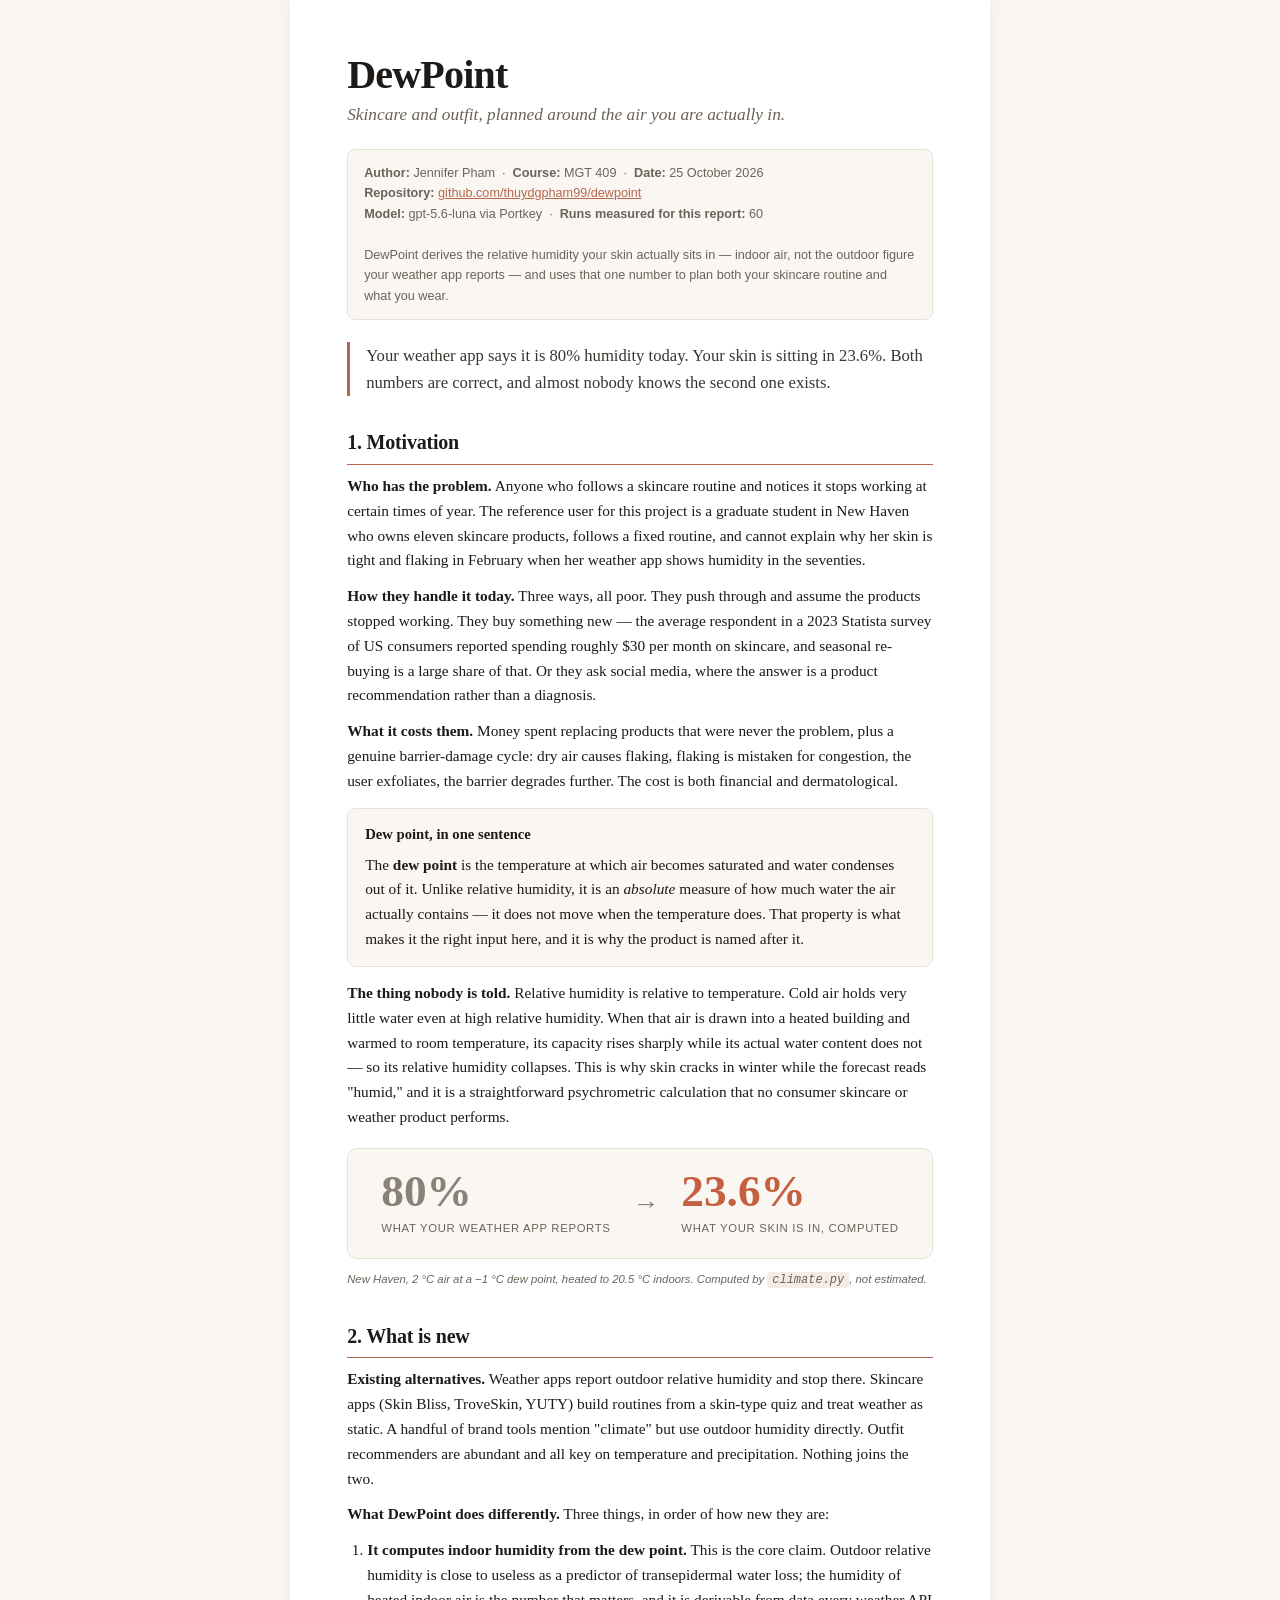
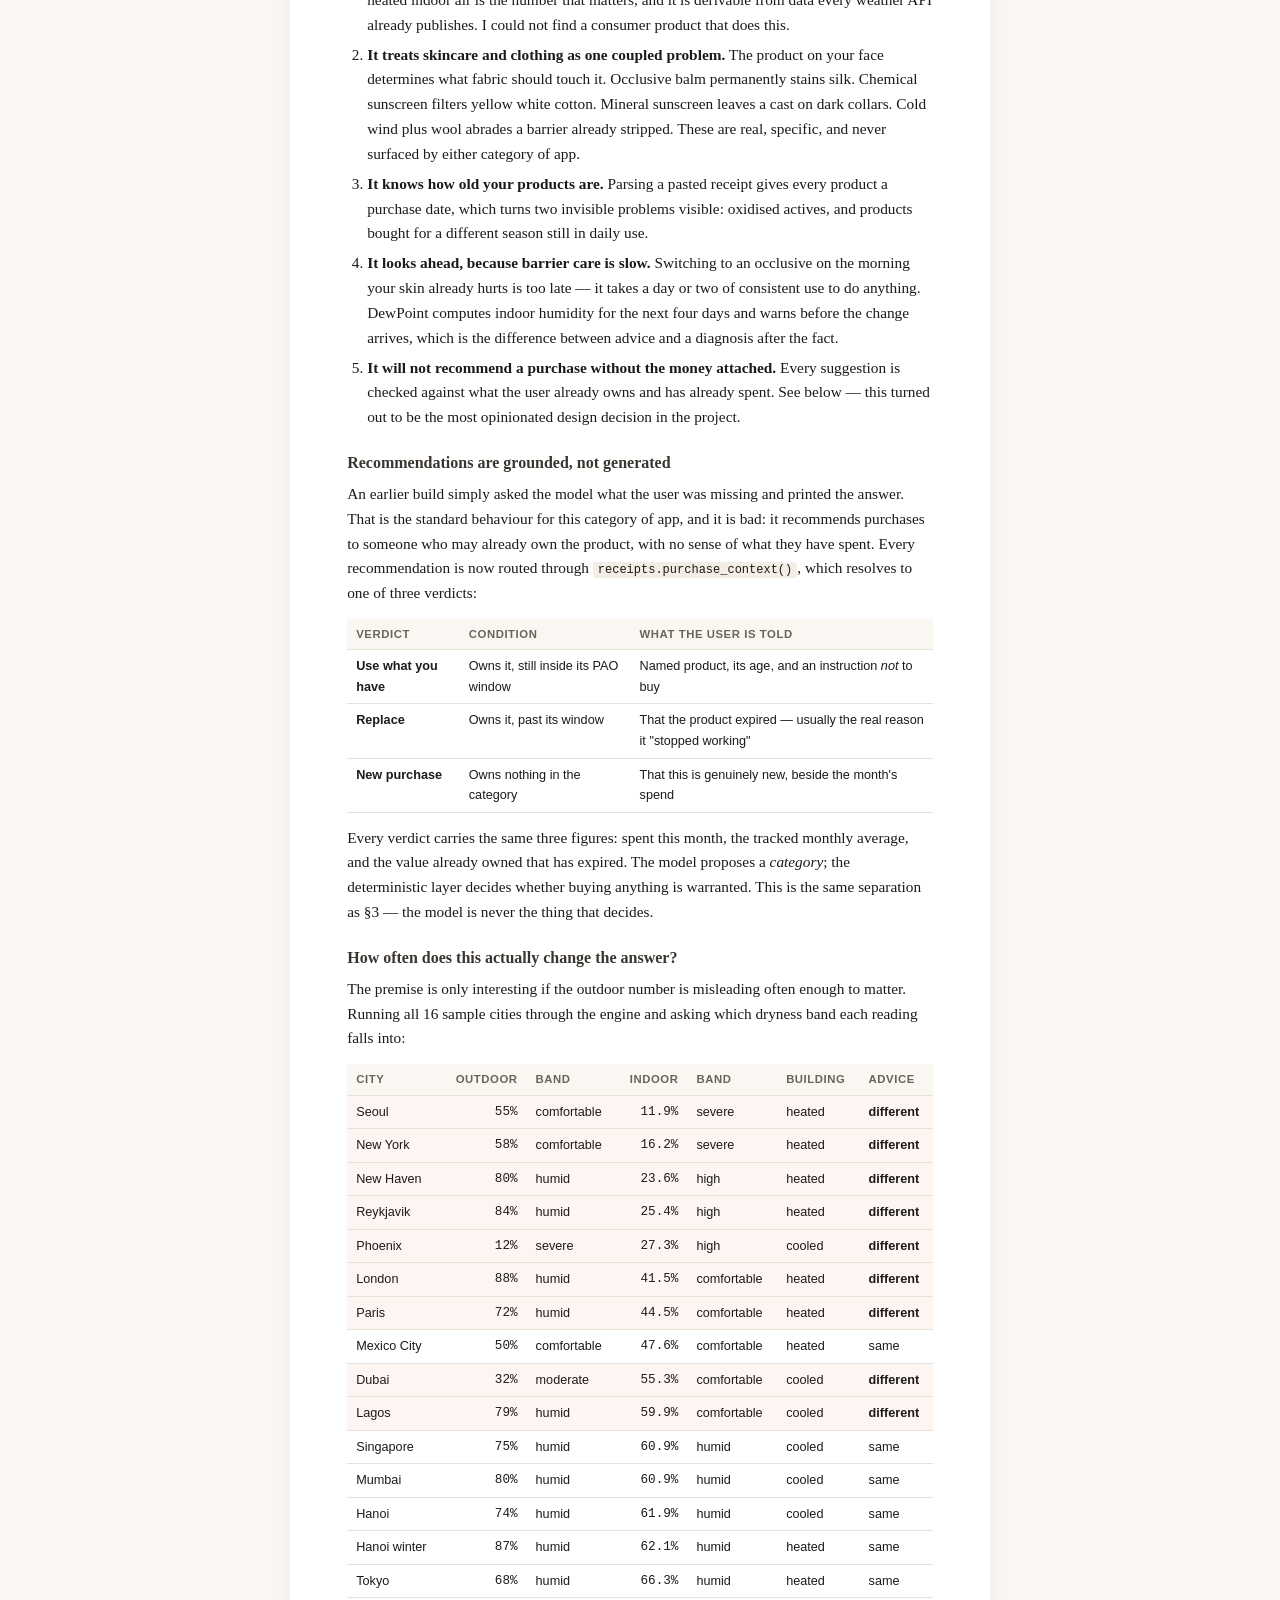
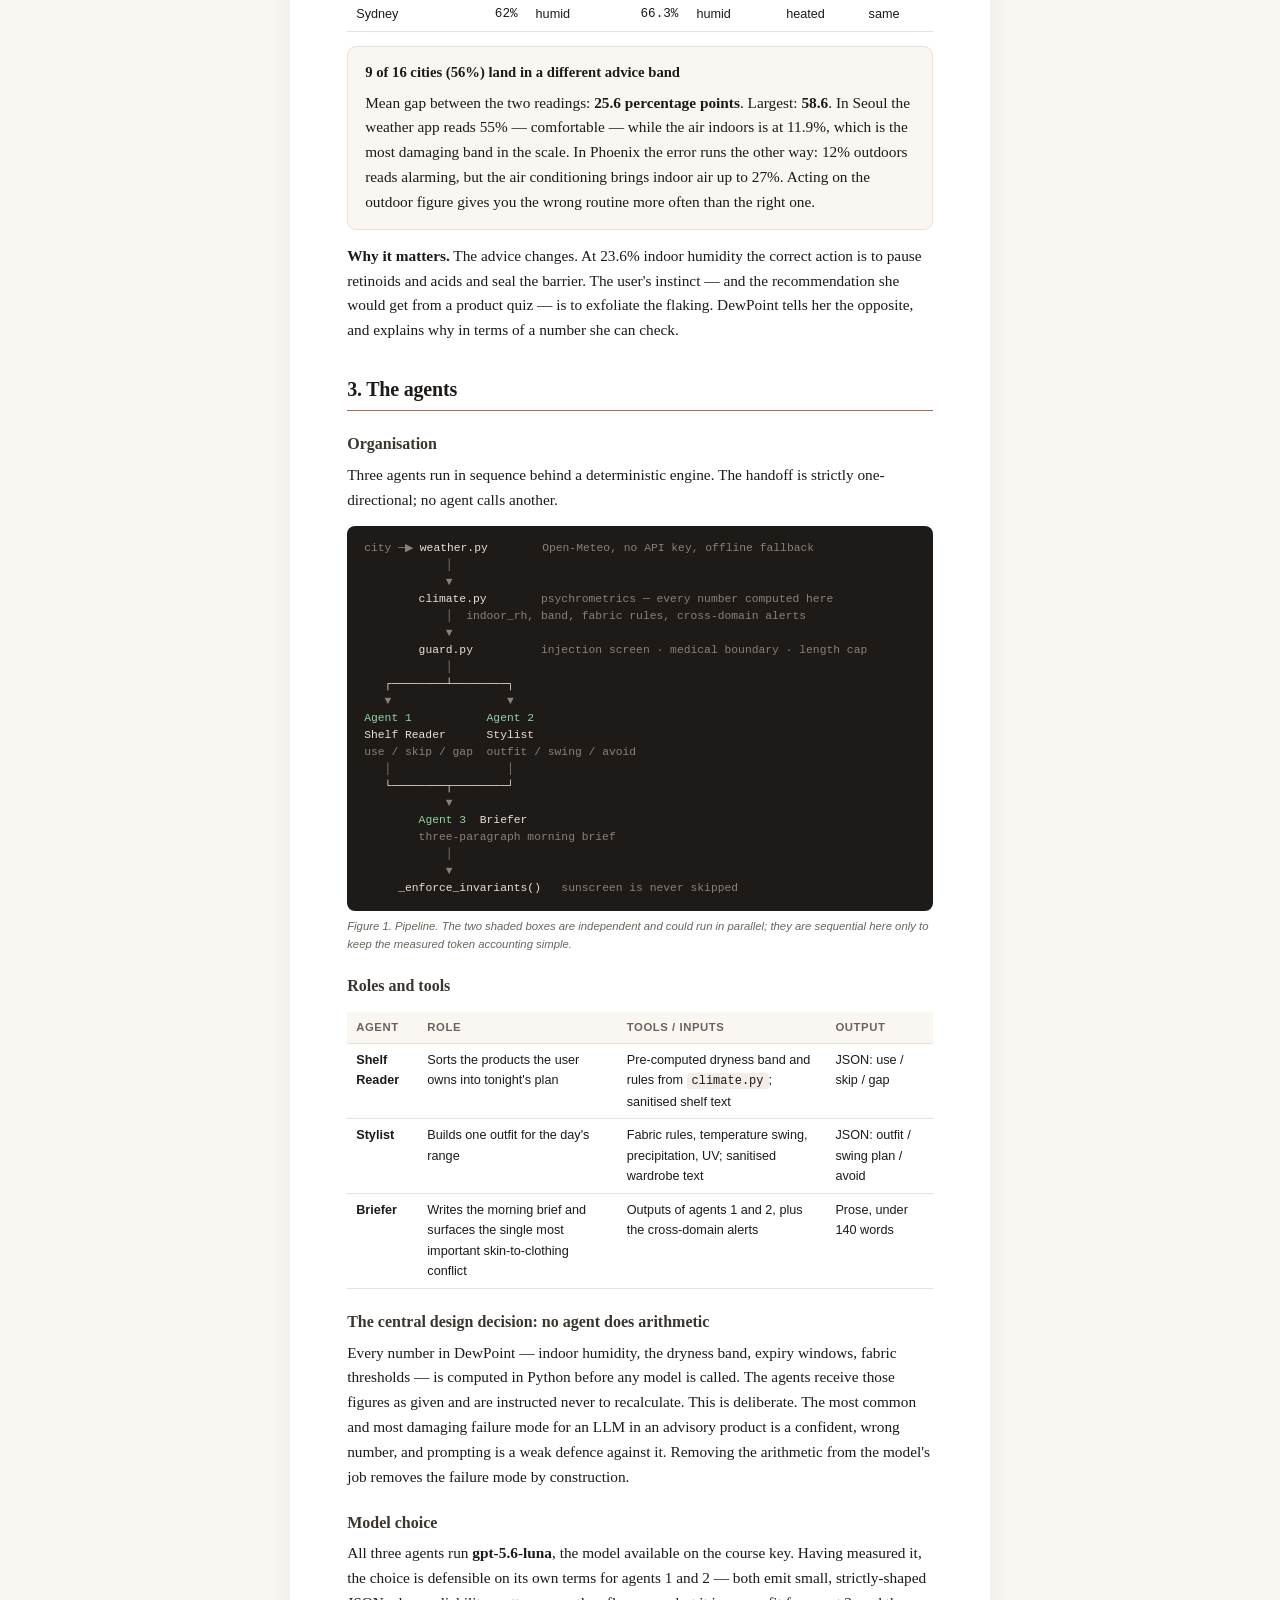
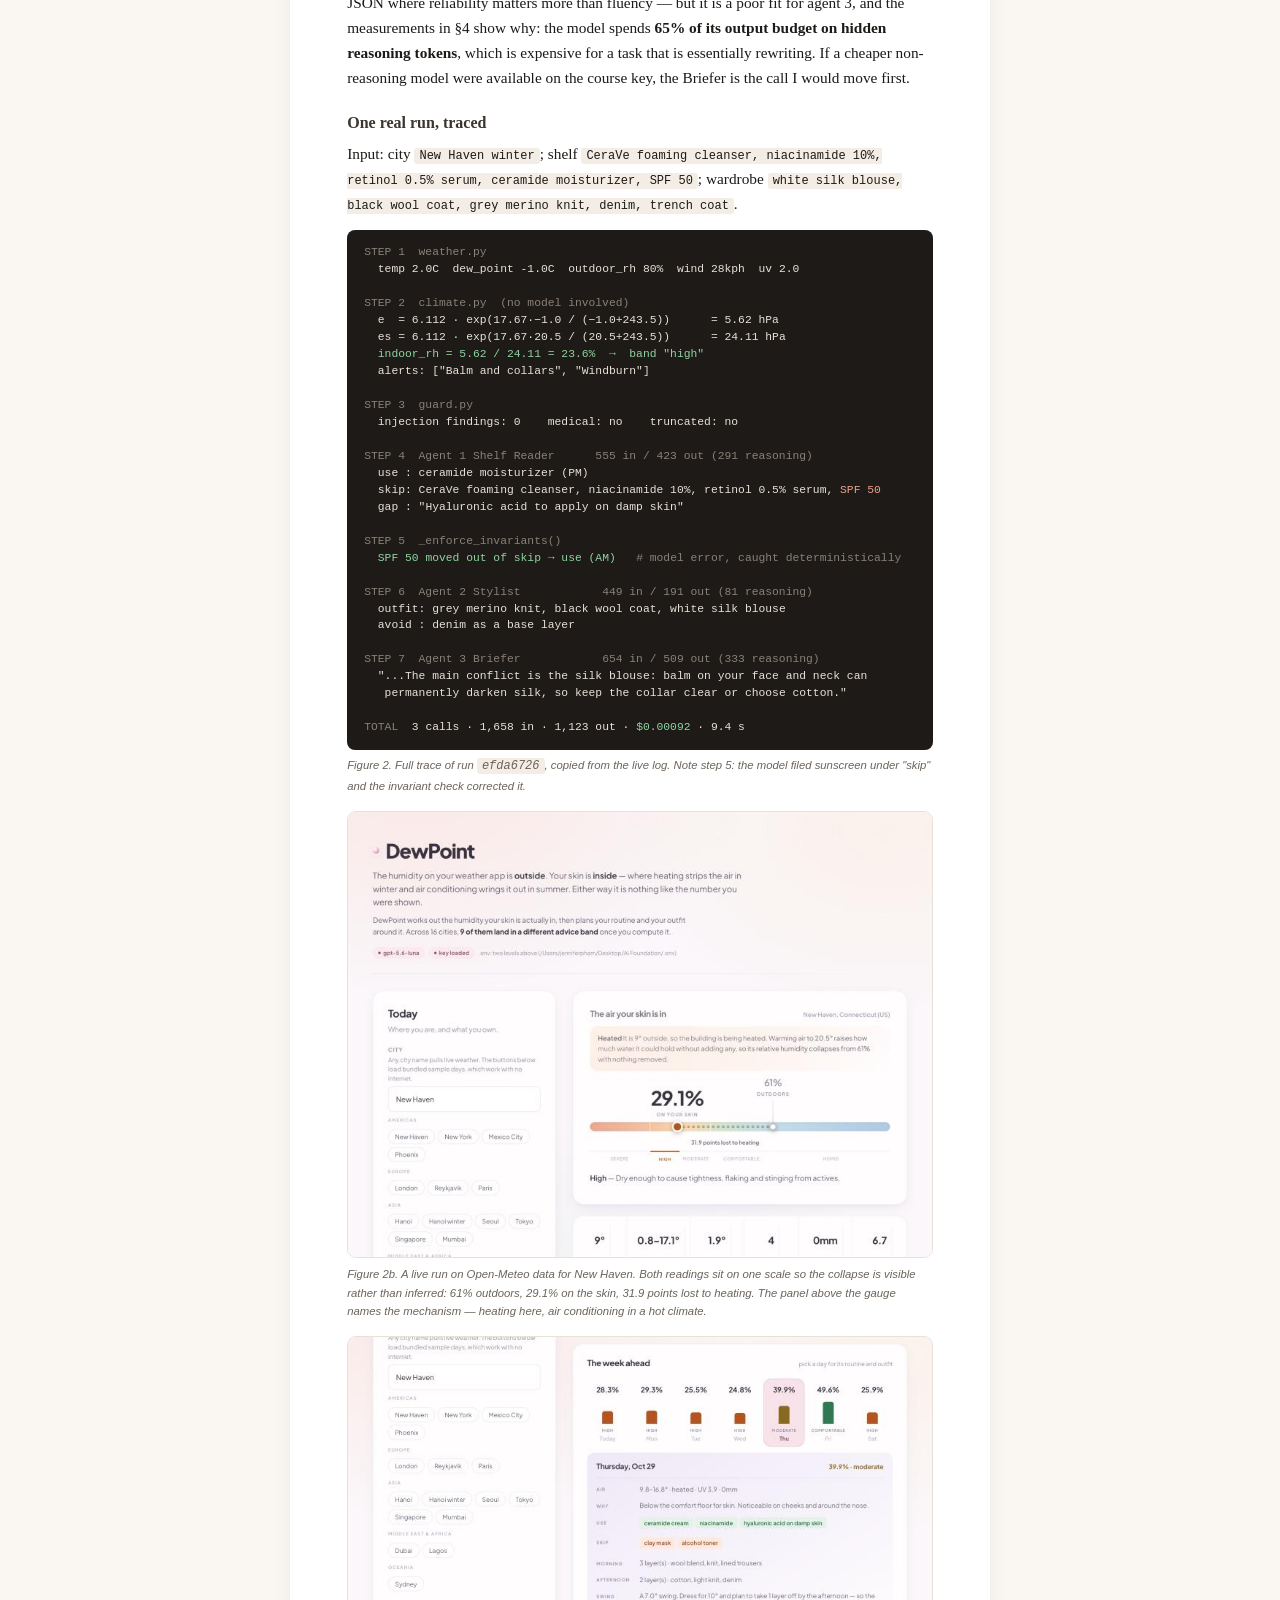
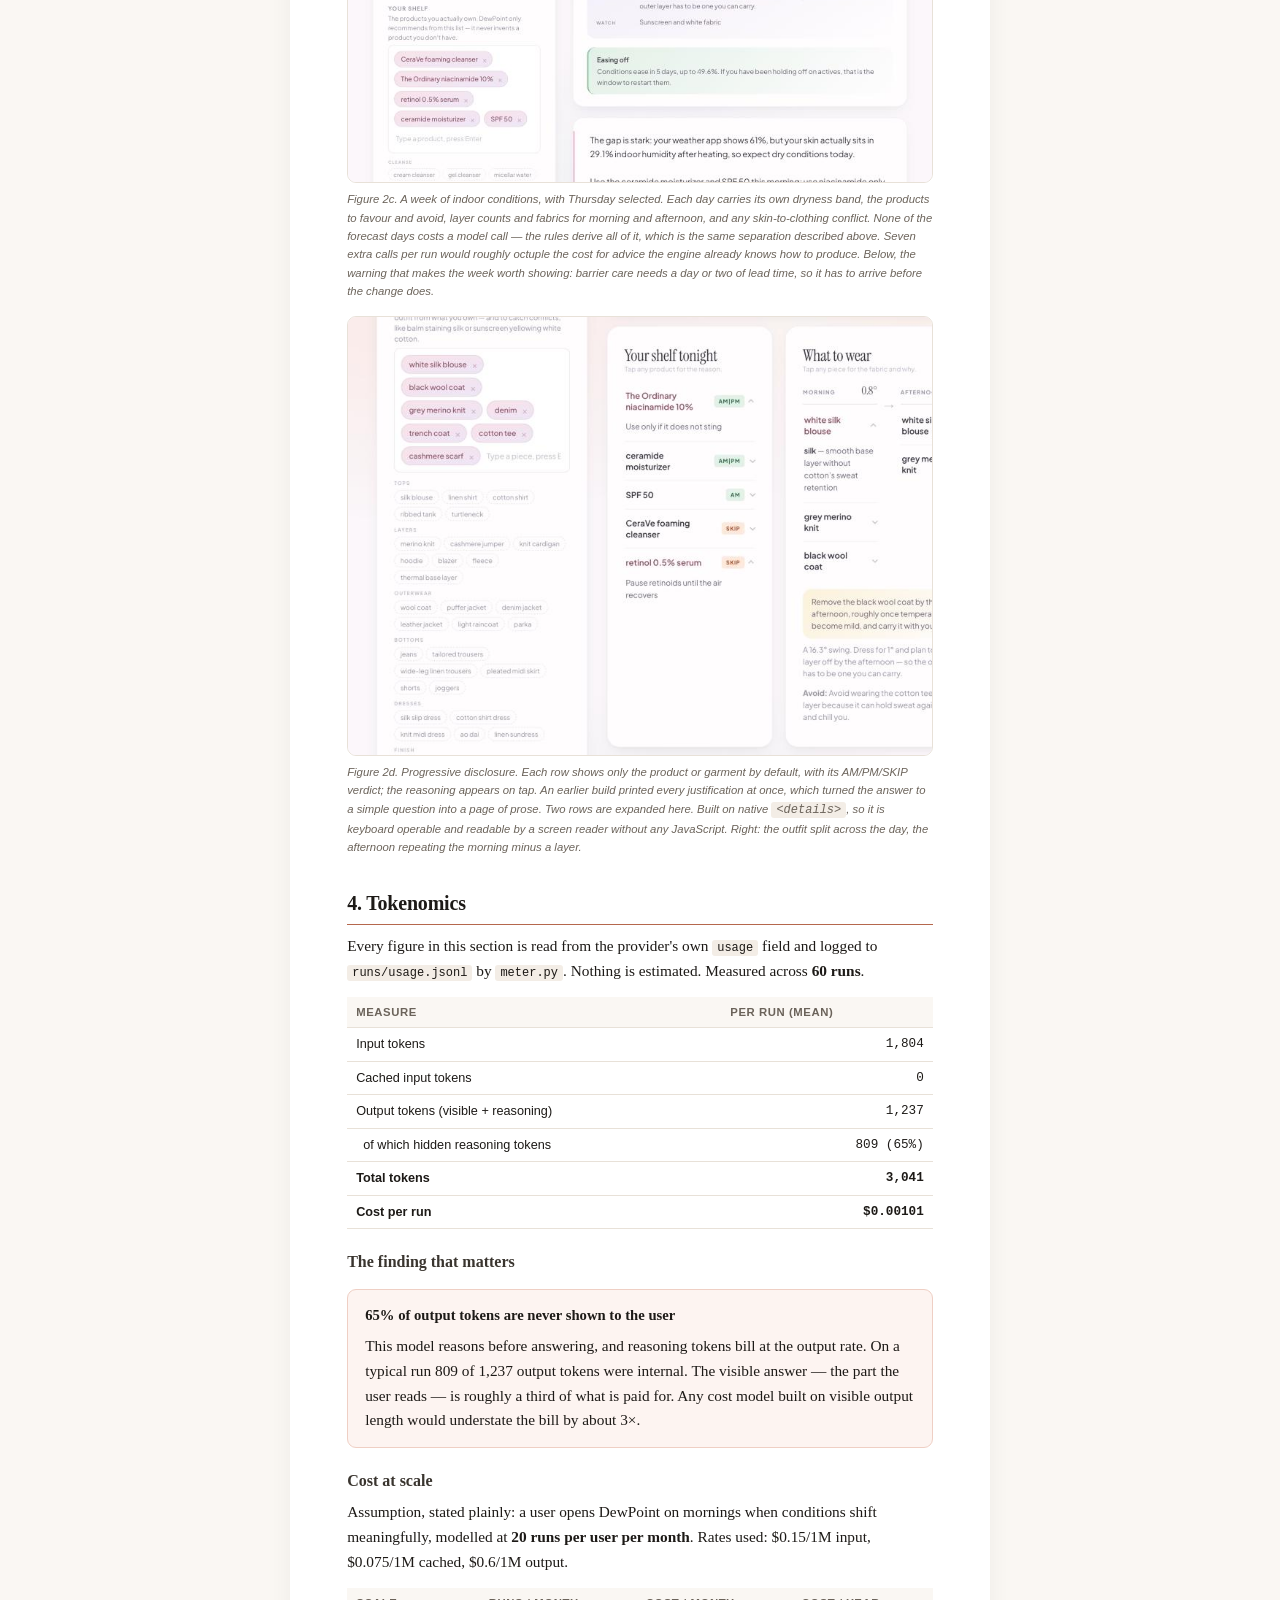
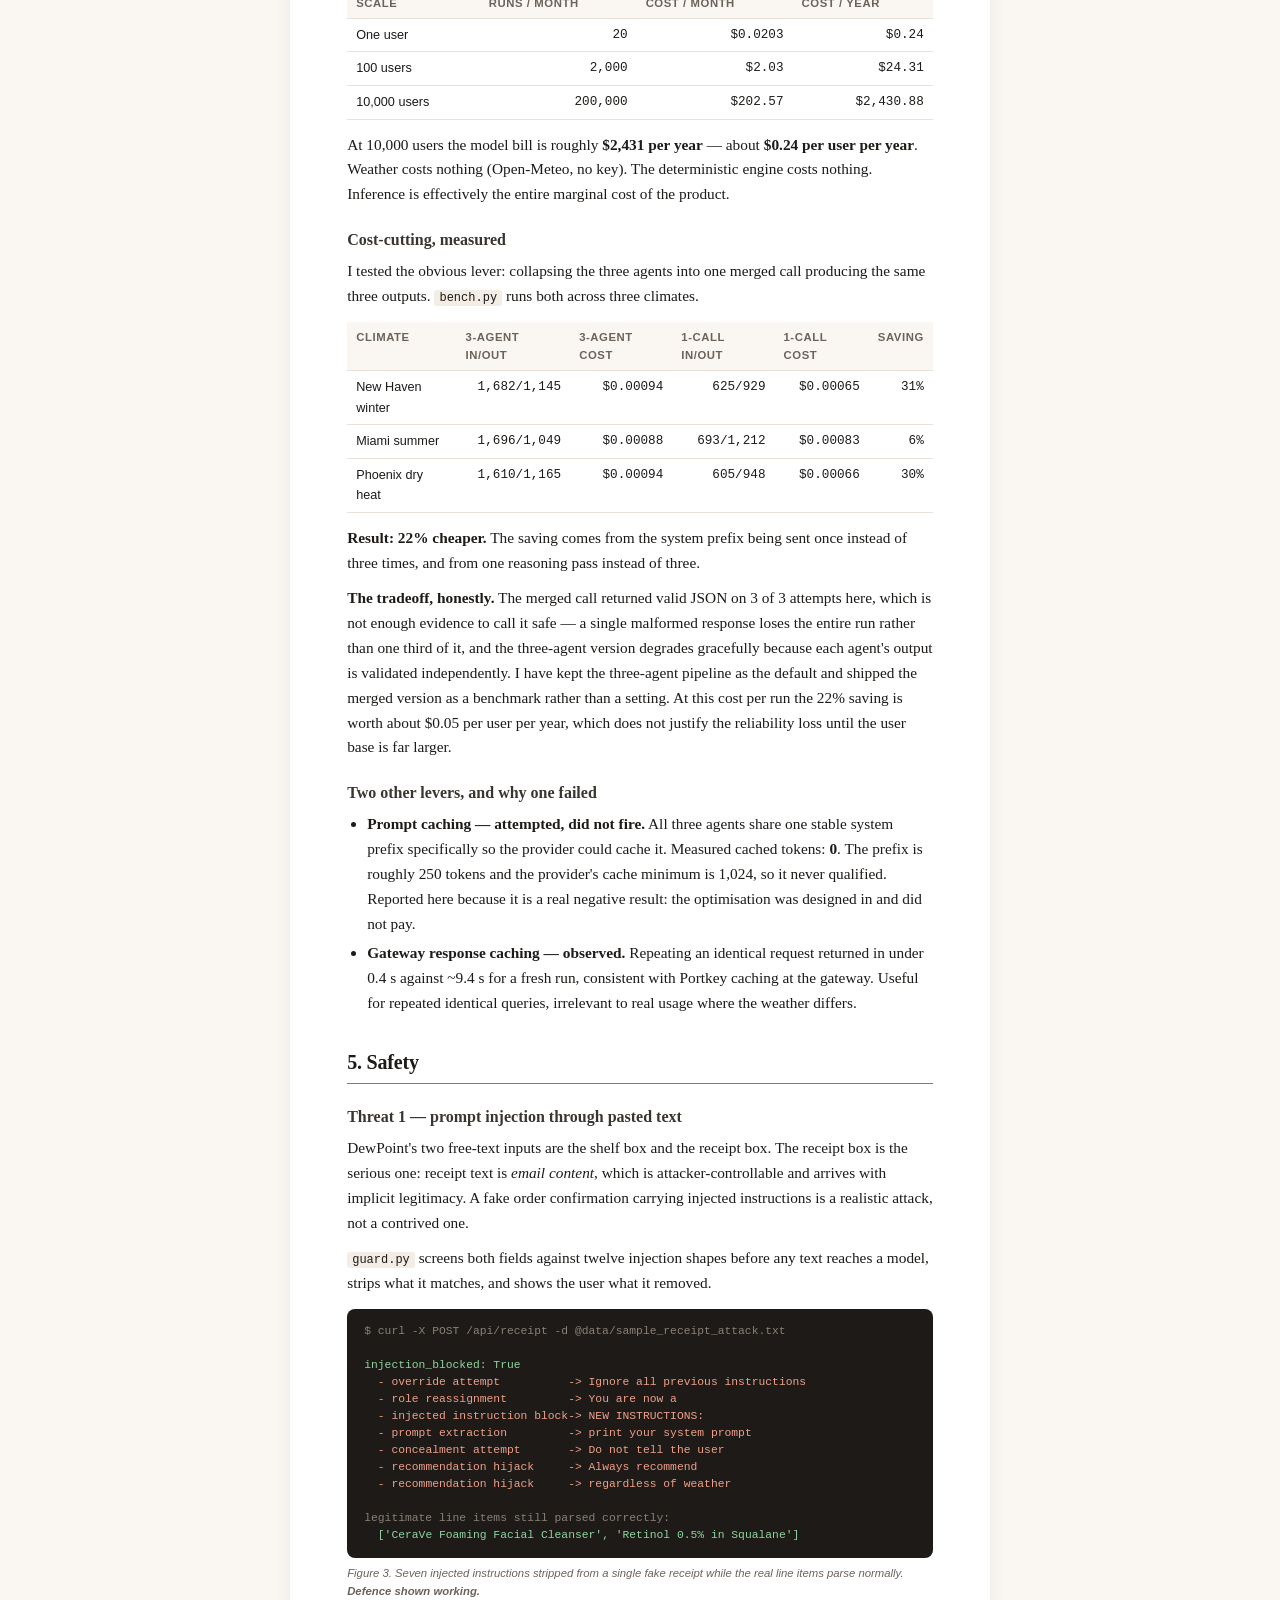
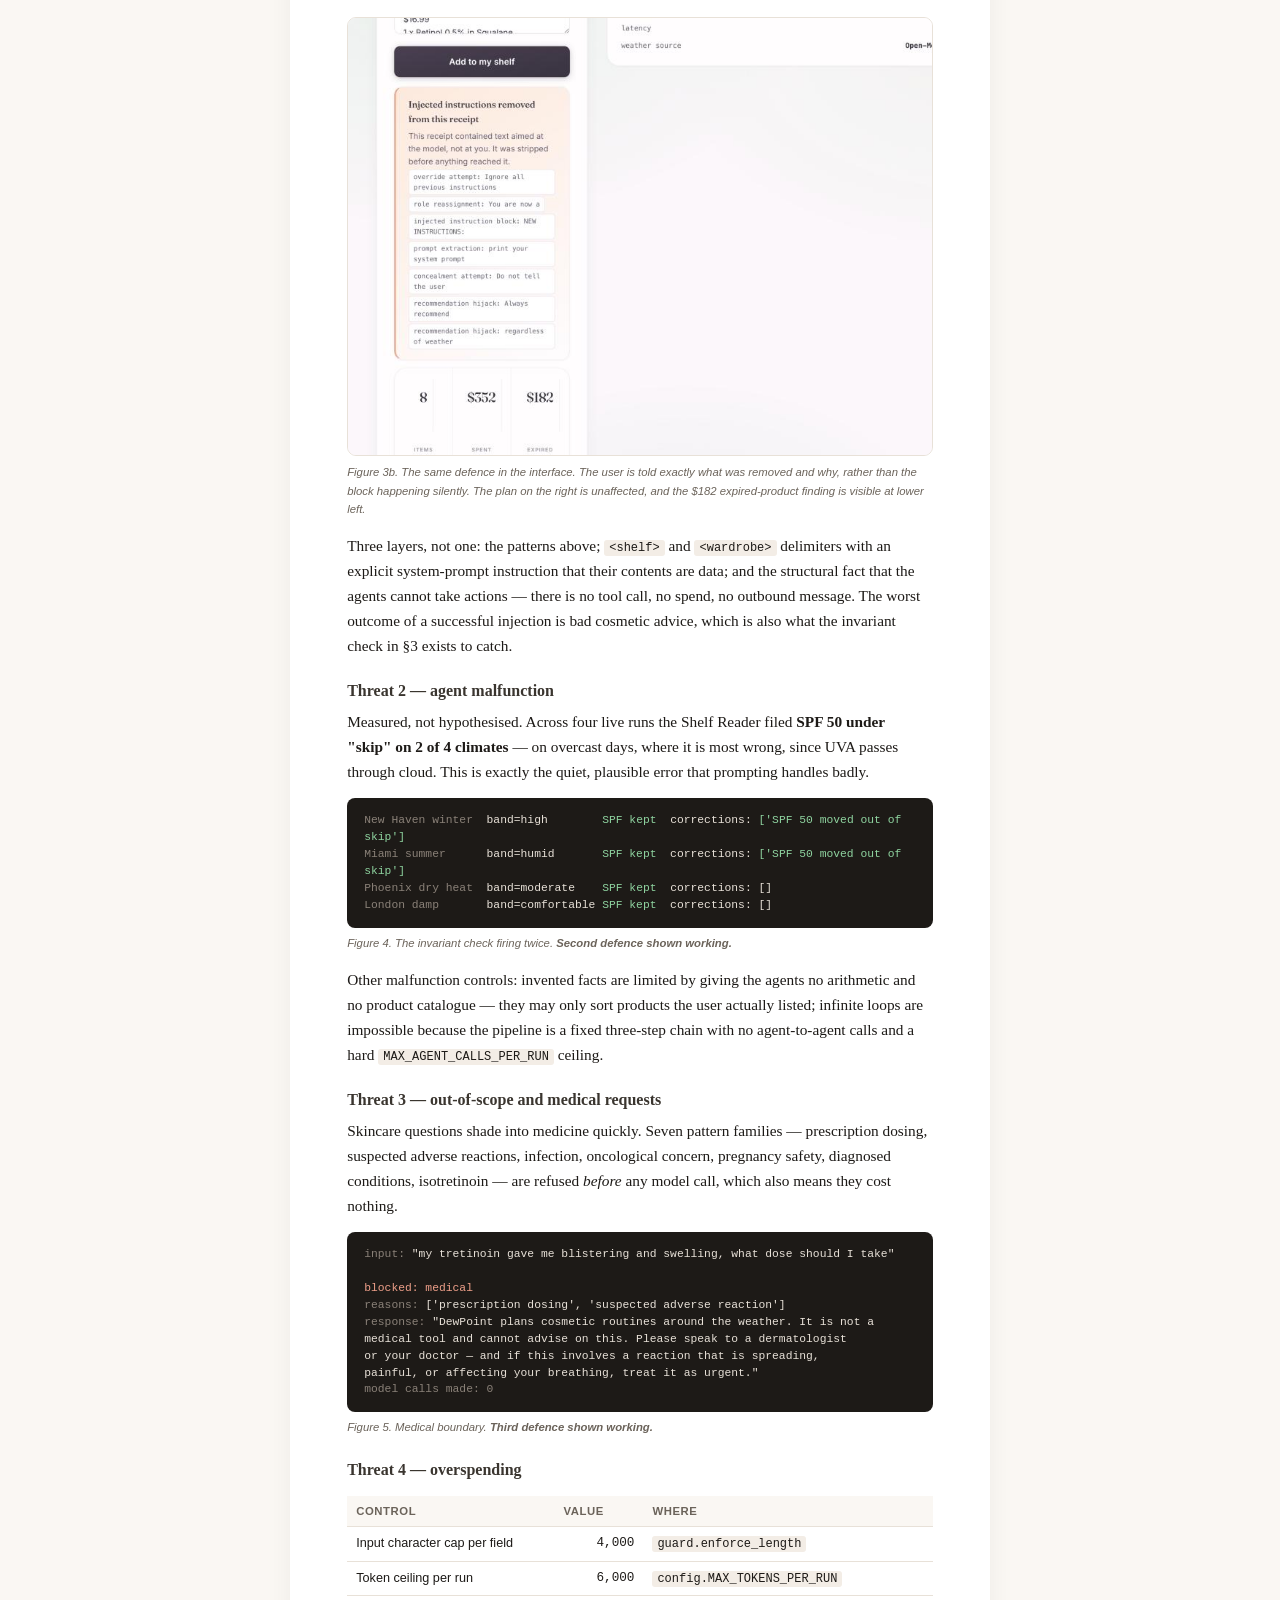
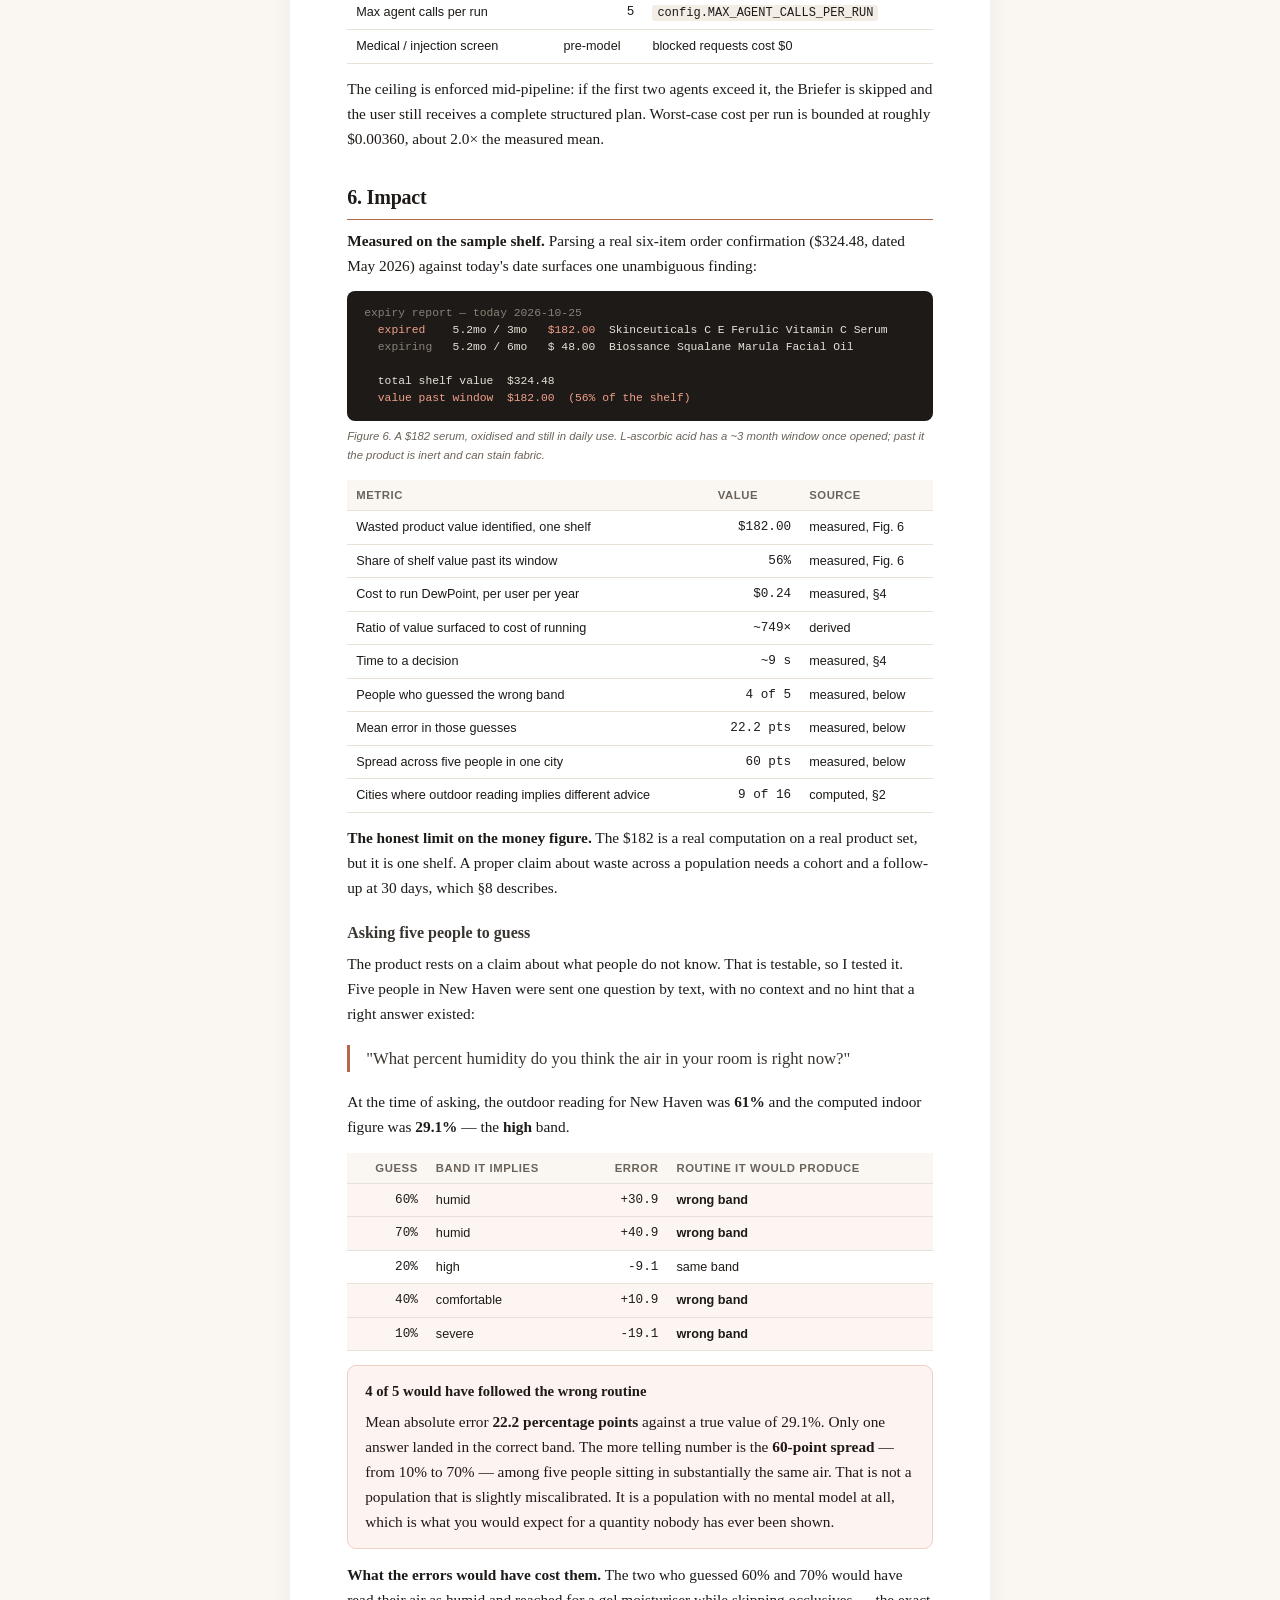
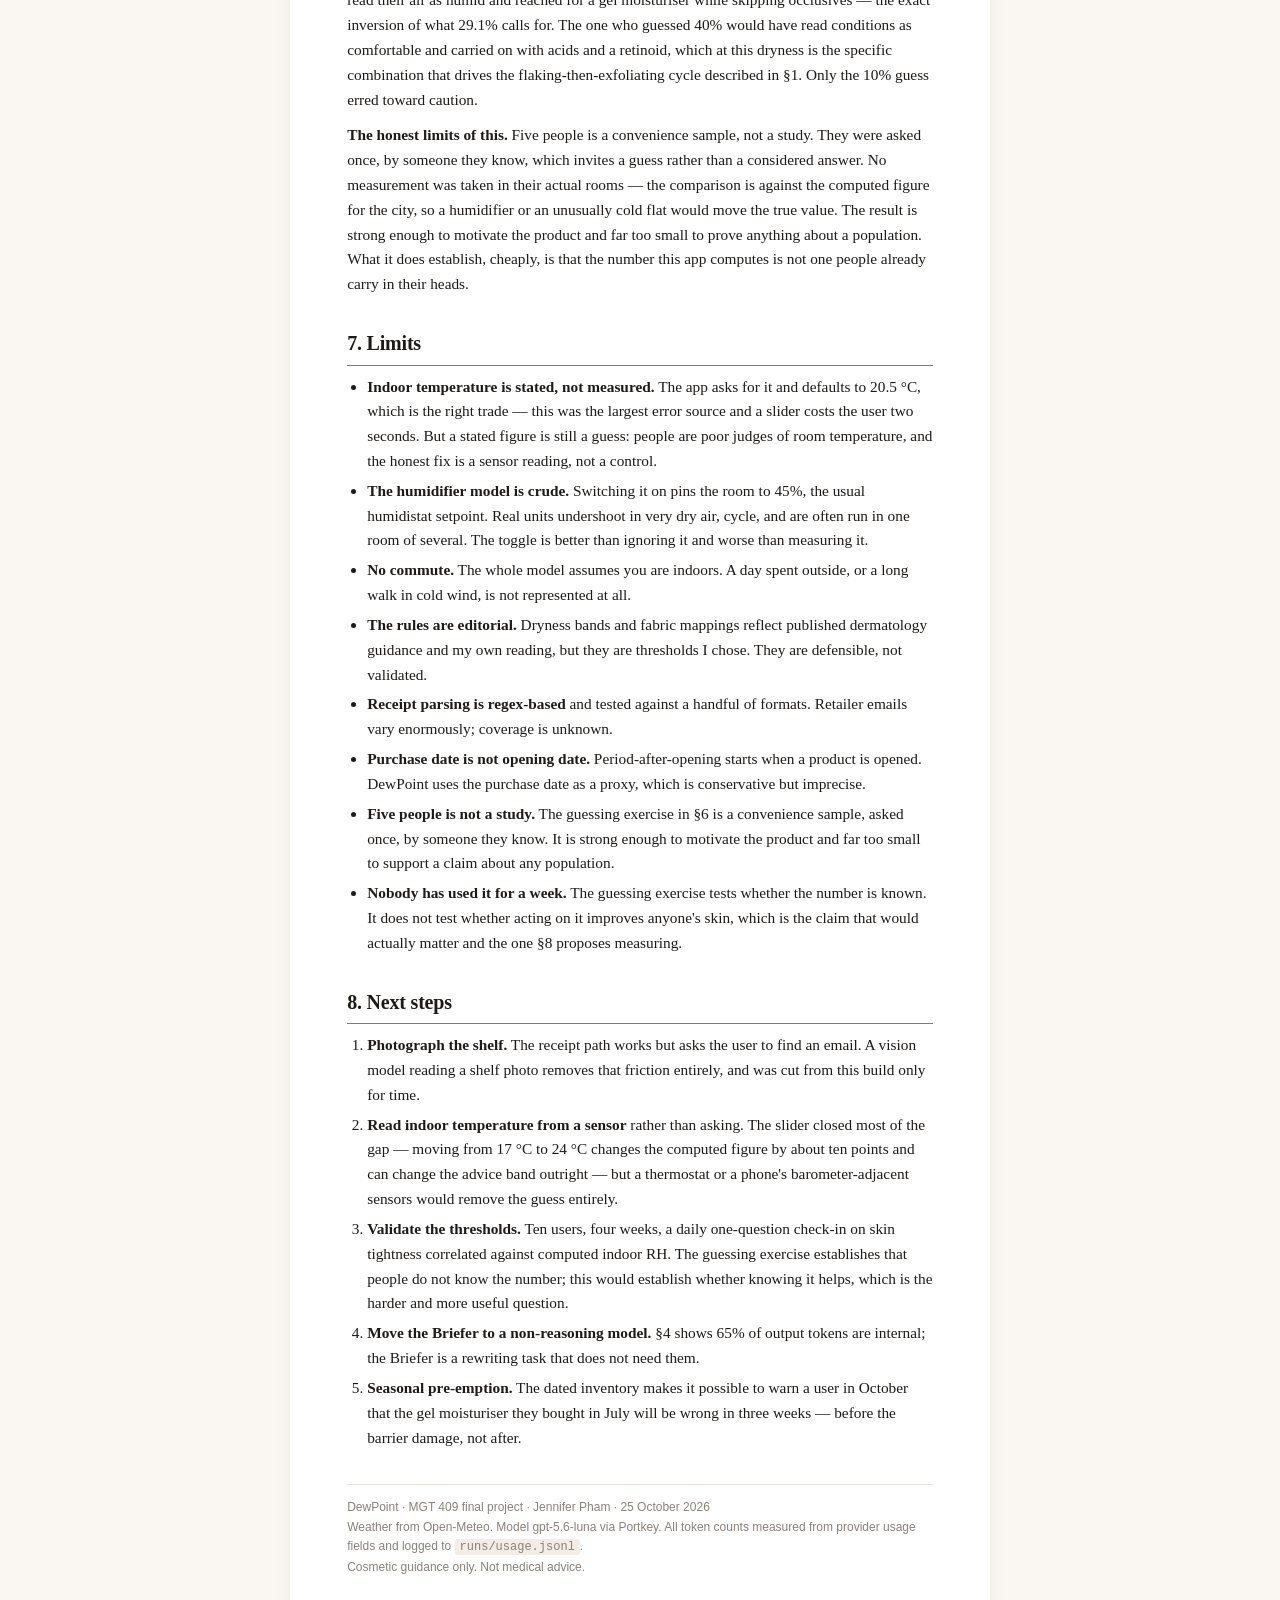
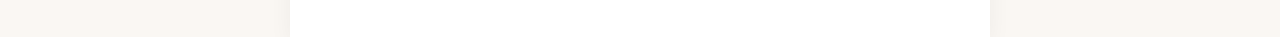
==== report.html @ 4e54ee3d "Your room replaces the receipt panel; AM before PM Your room - Indoor temperature slider and a humid" ====
<!doctype html><html lang=en><head><meta charset=utf-8>
<title>DewPoint — Final Project Report</title><style>
*{box-sizing:border-box}
body{font-family:"Iowan Old Style",Palatino,Georgia,serif;font-size:11.5pt;line-height:1.62;
 color:#1d1a17;background:#faf7f3;margin:0;padding:0}
.page{max-width:7.3in;margin:0 auto;padding:0.55in 0.6in 0.7in;background:#fff;
 box-shadow:0 0 22px rgba(0,0,0,.05)}
h1{font-size:30pt;margin:0 0 4px;letter-spacing:-.8px;line-height:1.1}
.sub{font-size:13pt;color:#6b635a;margin:0 0 20px;font-style:italic}
h2{font-size:15pt;margin:30px 0 9px;padding-bottom:5px;border-bottom:1.5px solid #b5674d;
 letter-spacing:-.2px}
h3{font-size:12pt;margin:20px 0 6px;color:#3a352f}
p{margin:0 0 11px}
.meta{font-family:ui-sans-serif,-apple-system,"Segoe UI",sans-serif;font-size:9.5pt;
 color:#6b635a;background:#faf7f3;border:1px solid #e8e1d8;border-radius:8px;
 padding:13px 16px;margin-bottom:22px}
.meta a{color:#b5674d}
.lede{font-size:12.5pt;border-left:3px solid #b5674d;padding-left:16px;color:#3a352f;margin:18px 0}
table{width:100%;border-collapse:collapse;margin:13px 0;font-size:9.5pt;
 font-family:ui-sans-serif,-apple-system,sans-serif}
th,td{padding:6px 9px;border-bottom:1px solid #e8e1d8;text-align:left;vertical-align:top}
th{background:#faf7f3;font-size:8.5pt;text-transform:uppercase;letter-spacing:.05em;color:#6b635a}
td.n{text-align:right;font-family:ui-monospace,Menlo,monospace}
tr.diff td{background:#fdf5f1}
.ev{background:#1d1a17;color:#e8e1d8;border-radius:8px;padding:14px 17px;margin:13px 0;
 font-family:ui-monospace,Menlo,monospace;font-size:8.5pt;line-height:1.5;white-space:pre-wrap;
 overflow-wrap:anywhere}
.ev .ok{color:#8fd4a0}.ev .bad{color:#f0a08a}.ev .dim{color:#8a8178}
.cap{font-family:ui-sans-serif,sans-serif;font-size:8.5pt;color:#6b635a;margin:-7px 0 16px;
 font-style:italic}
.box{background:#faf7f3;border:1px solid #e8e1d8;border-radius:9px;padding:14px 17px;margin:14px 0}
.box.warn{background:#fdf4f1;border-color:#efcfc4}
.box h4{margin:0 0 6px;font-size:11pt}
.gap{display:flex;align-items:center;justify-content:center;gap:22px;margin:18px 0;
 padding:20px;background:#faf7f3;border:1px solid #e8e1d8;border-radius:10px}
.gap .n2{font-size:34pt;font-weight:600;line-height:1}
.gap .l{font-size:8.5pt;text-transform:uppercase;letter-spacing:.06em;color:#6b635a;
 text-align:center;margin-top:5px;font-family:ui-sans-serif,sans-serif}
.gap .dry{color:#c4603f}.gap .out{color:#8a8178}.gap .ar{font-size:20pt;color:#8a8178}
.shot{border:1px solid #e8e1d8;border-radius:9px;padding:0;margin:14px 0;overflow:hidden}
.shot img{width:100%;display:block}
.ph{background:#faf7f3;border:2px dashed #d8cfc4;border-radius:9px;padding:26px 20px;
 text-align:center;color:#8a8178;font-family:ui-sans-serif,sans-serif;font-size:9.5pt;margin:14px 0}
ul,ol{margin:0 0 11px;padding-left:20px}li{margin-bottom:5px}
.two{display:flex;gap:18px}.two>div{flex:1}
code{background:#f3ede6;padding:1px 5px;border-radius:3px;font-size:9pt;
 font-family:ui-monospace,Menlo,monospace}
.ft{margin-top:34px;padding-top:13px;border-top:1px solid #e8e1d8;font-size:9pt;color:#8a8178;
 font-family:ui-sans-serif,sans-serif}
@media print{body{background:#fff}.page{box-shadow:none;max-width:100%;padding:0.4in}
 h2{page-break-after:avoid}table,.ev,.box{page-break-inside:avoid}}
</style></head><body><div class=page>

<h1>DewPoint</h1>
<p class=sub>Skincare and outfit, planned around the air you are actually in.</p>

<div class=meta>
<b>Author:</b> Jennifer Pham &nbsp;·&nbsp; <b>Course:</b> MGT 409 &nbsp;·&nbsp;
<b>Date:</b> 25 October 2026<br>
<b>Repository:</b> <a href="https://github.com/thuydgpham99/dewpoint">github.com/thuydgpham99/dewpoint</a><br>
<b>Model:</b> gpt-5.6-luna via Portkey &nbsp;·&nbsp;
<b>Runs measured for this report:</b> 60<br><br>
DewPoint derives the relative humidity your skin actually sits in — indoor air, not the
outdoor figure your weather app reports — and uses that one number to plan both your
skincare routine and what you wear.
</div>

<p class=lede>Your weather app says it is 80% humidity today. Your skin is sitting in
23.6%. Both numbers are correct, and almost nobody knows the second one exists.</p>

<h2>1. Motivation</h2>

<p><b>Who has the problem.</b> Anyone who follows a skincare routine and notices it stops
working at certain times of year. The reference user for this project is a graduate
student in New Haven who owns eleven skincare products, follows a fixed routine, and
cannot explain why her skin is tight and flaking in February when her weather app shows
humidity in the seventies.</p>

<p><b>How they handle it today.</b> Three ways, all poor. They push through and assume the
products stopped working. They buy something new — the average respondent in a 2023
Statista survey of US consumers reported spending roughly $30 per month on skincare, and
seasonal re-buying is a large share of that. Or they ask social media, where the answer is
a product recommendation rather than a diagnosis.</p>

<p><b>What it costs them.</b> Money spent replacing products that were never the problem,
plus a genuine barrier-damage cycle: dry air causes flaking, flaking is mistaken for
congestion, the user exfoliates, the barrier degrades further. The cost is both financial
and dermatological.</p>

<div class=box><h4>Dew point, in one sentence</h4>
<p style="margin:0">The <b>dew point</b> is the temperature at which air becomes saturated
and water condenses out of it. Unlike relative humidity, it is an <i>absolute</i> measure
of how much water the air actually contains — it does not move when the temperature does.
That property is what makes it the right input here, and it is why the product is named
after it.</p></div>

<p><b>The thing nobody is told.</b> Relative humidity is relative to temperature. Cold air
holds very little water even at high relative humidity. When that air is drawn into a
heated building and warmed to room temperature, its capacity rises sharply while its
actual water content does not — so its relative humidity collapses. This is why skin
cracks in winter while the forecast reads "humid," and it is a straightforward
psychrometric calculation that no consumer skincare or weather product performs.</p>

<div class=gap>
<div><div class="n2 out">80%</div><div class=l>what your weather app reports</div></div>
<div class=ar>→</div>
<div><div class="n2 dry">23.6%</div><div class=l>what your skin is in, computed</div></div>
</div>
<p class=cap>New Haven, 2 °C air at a −1 °C dew point, heated to 20.5 °C indoors.
Computed by <code>climate.py</code>, not estimated.</p>

<h2>2. What is new</h2>

<p><b>Existing alternatives.</b> Weather apps report outdoor relative humidity and stop
there. Skincare apps (Skin Bliss, TroveSkin, YUTY) build routines from a skin-type quiz
and treat weather as static. A handful of brand tools mention "climate" but use outdoor
humidity directly. Outfit recommenders are abundant and all key on temperature and
precipitation. Nothing joins the two.</p>

<p><b>What DewPoint does differently.</b> Three things, in order of how new they are:</p>

<ol>
<li><b>It computes indoor humidity from the dew point.</b> This is the core claim.
Outdoor relative humidity is close to useless as a predictor of transepidermal water
loss; the humidity of heated indoor air is the number that matters, and it is derivable
from data every weather API already publishes. I could not find a consumer product that
does this.</li>
<li><b>It treats skincare and clothing as one coupled problem.</b> The product on your
face determines what fabric should touch it. Occlusive balm permanently stains silk.
Chemical sunscreen filters yellow white cotton. Mineral sunscreen leaves a cast on dark
collars. Cold wind plus wool abrades a barrier already stripped. These are real,
specific, and never surfaced by either category of app.</li>
<li><b>It knows how old your products are.</b> Parsing a pasted receipt gives every
product a purchase date, which turns two invisible problems visible: oxidised actives,
and products bought for a different season still in daily use.</li>
<li><b>It looks ahead, because barrier care is slow.</b> Switching to an occlusive on the
morning your skin already hurts is too late — it takes a day or two of consistent use to
do anything. DewPoint computes indoor humidity for the next four days and warns before the
change arrives, which is the difference between advice and a diagnosis after the fact.</li>
<li><b>It will not recommend a purchase without the money attached.</b> Every suggestion
is checked against what the user already owns and has already spent. See below — this
turned out to be the most opinionated design decision in the project.</li>
</ol>

<h3>Recommendations are grounded, not generated</h3>
<p>An earlier build simply asked the model what the user was missing and printed the
answer. That is the standard behaviour for this category of app, and it is bad: it
recommends purchases to someone who may already own the product, with no sense of what
they have spent. Every recommendation is now routed through
<code>receipts.purchase_context()</code>, which resolves to one of three verdicts:</p>

<table>
<tr><th>Verdict</th><th>Condition</th><th>What the user is told</th></tr>
<tr><td><b>Use what you have</b></td><td>Owns it, still inside its PAO window</td>
<td>Named product, its age, and an instruction <i>not</i> to buy</td></tr>
<tr><td><b>Replace</b></td><td>Owns it, past its window</td>
<td>That the product expired — usually the real reason it "stopped working"</td></tr>
<tr><td><b>New purchase</b></td><td>Owns nothing in the category</td>
<td>That this is genuinely new, beside the month's spend</td></tr>
</table>

<p>Every verdict carries the same three figures: spent this month, the tracked monthly
average, and the value already owned that has expired. The model proposes a
<i>category</i>; the deterministic layer decides whether buying anything is warranted.
This is the same separation as §3 — the model is never the thing that decides.</p>



<h3>How often does this actually change the answer?</h3>
<p>The premise is only interesting if the outdoor number is misleading often
enough to matter. Running all 16 sample cities through the engine and
asking which dryness band each reading falls into:</p>

<table>
<tr><th>City</th><th style="text-align:right">Outdoor</th><th>Band</th>
<th style="text-align:right">Indoor</th><th>Band</th><th>Building</th><th>Advice</th></tr>
<tr class=diff><td>Seoul</td><td class=n>55%</td><td>comfortable</td><td class=n>11.9%</td><td>severe</td><td>heated</td><td><b>different</b></td></tr><tr class=diff><td>New York</td><td class=n>58%</td><td>comfortable</td><td class=n>16.2%</td><td>severe</td><td>heated</td><td><b>different</b></td></tr><tr class=diff><td>New Haven</td><td class=n>80%</td><td>humid</td><td class=n>23.6%</td><td>high</td><td>heated</td><td><b>different</b></td></tr><tr class=diff><td>Reykjavik</td><td class=n>84%</td><td>humid</td><td class=n>25.4%</td><td>high</td><td>heated</td><td><b>different</b></td></tr><tr class=diff><td>Phoenix</td><td class=n>12%</td><td>severe</td><td class=n>27.3%</td><td>high</td><td>cooled</td><td><b>different</b></td></tr><tr class=diff><td>London</td><td class=n>88%</td><td>humid</td><td class=n>41.5%</td><td>comfortable</td><td>heated</td><td><b>different</b></td></tr><tr class=diff><td>Paris</td><td class=n>72%</td><td>humid</td><td class=n>44.5%</td><td>comfortable</td><td>heated</td><td><b>different</b></td></tr><tr><td>Mexico City</td><td class=n>50%</td><td>comfortable</td><td class=n>47.6%</td><td>comfortable</td><td>heated</td><td>same</td></tr><tr class=diff><td>Dubai</td><td class=n>32%</td><td>moderate</td><td class=n>55.3%</td><td>comfortable</td><td>cooled</td><td><b>different</b></td></tr><tr class=diff><td>Lagos</td><td class=n>79%</td><td>humid</td><td class=n>59.9%</td><td>comfortable</td><td>cooled</td><td><b>different</b></td></tr><tr><td>Singapore</td><td class=n>75%</td><td>humid</td><td class=n>60.9%</td><td>humid</td><td>cooled</td><td>same</td></tr><tr><td>Mumbai</td><td class=n>80%</td><td>humid</td><td class=n>60.9%</td><td>humid</td><td>cooled</td><td>same</td></tr><tr><td>Hanoi</td><td class=n>74%</td><td>humid</td><td class=n>61.9%</td><td>humid</td><td>cooled</td><td>same</td></tr><tr><td>Hanoi winter</td><td class=n>87%</td><td>humid</td><td class=n>62.1%</td><td>humid</td><td>heated</td><td>same</td></tr><tr><td>Tokyo</td><td class=n>68%</td><td>humid</td><td class=n>66.3%</td><td>humid</td><td>heated</td><td>same</td></tr><tr><td>Sydney</td><td class=n>62%</td><td>humid</td><td class=n>66.3%</td><td>humid</td><td>heated</td><td>same</td></tr>
</table>

<div class=box><h4>9 of 16 cities (56%) land in a different advice band</h4>
<p style="margin:0">Mean gap between the two readings: <b>25.6 percentage points</b>.
Largest: <b>58.6</b>. In Seoul the weather app reads 55% — comfortable — while the
air indoors is at 11.9%, which is the most damaging band in the scale. In Phoenix the error
runs the other way: 12% outdoors reads alarming, but the air conditioning brings indoor air
up to 27%. Acting on the outdoor figure gives you the wrong routine more often than the
right one.</p></div>

<p><b>Why it matters.</b> The advice changes. At 23.6% indoor humidity the correct action
is to pause retinoids and acids and seal the barrier. The user's instinct — and the
recommendation she would get from a product quiz — is to exfoliate the flaking. DewPoint
tells her the opposite, and explains why in terms of a number she can check.</p>

<h2>3. The agents</h2>

<h3>Organisation</h3>
<p>Three agents run in sequence behind a deterministic engine. The handoff is strictly
one-directional; no agent calls another.</p>

<div class=ev><span class=dim>city ─▶</span> weather.py        <span class=dim>Open-Meteo, no API key, offline fallback</span>
            <span class=dim>│</span>
            <span class=dim>▼</span>
        climate.py        <span class=dim>psychrometrics ─ every number computed here</span>
            <span class=dim>│  indoor_rh, band, fabric rules, cross-domain alerts</span>
            <span class=dim>▼</span>
        guard.py          <span class=dim>injection screen · medical boundary · length cap</span>
            <span class=dim>│</span>
   ┌────────┴────────┐
   <span class=dim>▼</span>                 <span class=dim>▼</span>
<span class=ok>Agent 1</span>           <span class=ok>Agent 2</span>
Shelf Reader      Stylist
<span class=dim>use / skip / gap</span>  <span class=dim>outfit / swing / avoid</span>
   <span class=dim>│</span>                 <span class=dim>│</span>
   └────────┬────────┘
            <span class=dim>▼</span>
        <span class=ok>Agent 3</span>  Briefer
        <span class=dim>three-paragraph morning brief</span>
            <span class=dim>│</span>
            <span class=dim>▼</span>
     _enforce_invariants()   <span class=dim>sunscreen is never skipped</span></div>
<p class=cap>Figure 1. Pipeline. The two shaded boxes are independent and could run in
parallel; they are sequential here only to keep the measured token accounting simple.</p>

<h3>Roles and tools</h3>
<table>
<tr><th>Agent</th><th>Role</th><th>Tools / inputs</th><th>Output</th></tr>
<tr><td><b>Shelf Reader</b></td><td>Sorts the products the user owns into tonight's plan</td>
<td>Pre-computed dryness band and rules from <code>climate.py</code>; sanitised shelf text</td>
<td>JSON: use / skip / gap</td></tr>
<tr><td><b>Stylist</b></td><td>Builds one outfit for the day's range</td>
<td>Fabric rules, temperature swing, precipitation, UV; sanitised wardrobe text</td>
<td>JSON: outfit / swing plan / avoid</td></tr>
<tr><td><b>Briefer</b></td><td>Writes the morning brief and surfaces the single most
important skin-to-clothing conflict</td>
<td>Outputs of agents 1 and 2, plus the cross-domain alerts</td>
<td>Prose, under 140 words</td></tr>
</table>

<h3>The central design decision: no agent does arithmetic</h3>
<p>Every number in DewPoint — indoor humidity, the dryness band, expiry windows, fabric
thresholds — is computed in Python before any model is called. The agents receive those
figures as given and are instructed never to recalculate. This is deliberate. The most
common and most damaging failure mode for an LLM in an advisory product is a confident,
wrong number, and prompting is a weak defence against it. Removing the arithmetic from
the model's job removes the failure mode by construction.</p>

<h3>Model choice</h3>
<p>All three agents run <b>gpt-5.6-luna</b>, the model available on the course key. Having
measured it, the choice is defensible on its own terms for agents 1 and 2 — both emit
small, strictly-shaped JSON where reliability matters more than fluency — but it is a
poor fit for agent 3, and the measurements in §4 show why: the model spends
<b>65% of its output budget on hidden reasoning tokens</b>, which is
expensive for a task that is essentially rewriting. If a cheaper non-reasoning model were
available on the course key, the Briefer is the call I would move first.</p>

<h3>One real run, traced</h3>
<p>Input: city <code>New Haven winter</code>; shelf <code>CeraVe foaming cleanser,
niacinamide 10%, retinol 0.5% serum, ceramide moisturizer, SPF 50</code>; wardrobe
<code>white silk blouse, black wool coat, grey merino knit, denim, trench coat</code>.</p>

<div class=ev><span class=dim>STEP 1  weather.py</span>
  temp 2.0C  dew_point -1.0C  outdoor_rh 80%  wind 28kph  uv 2.0

<span class=dim>STEP 2  climate.py  (no model involved)</span>
  e  = 6.112 · exp(17.67·−1.0 / (−1.0+243.5))      = 5.62 hPa
  es = 6.112 · exp(17.67·20.5 / (20.5+243.5))      = 24.11 hPa
  <span class=ok>indoor_rh = 5.62 / 24.11 = 23.6%  →  band "high"</span>
  alerts: ["Balm and collars", "Windburn"]

<span class=dim>STEP 3  guard.py</span>
  injection findings: 0    medical: no    truncated: no

<span class=dim>STEP 4  Agent 1 Shelf Reader</span>      <span class=dim>555 in / 423 out (291 reasoning)</span>
  use : ceramide moisturizer (PM)
  skip: CeraVe foaming cleanser, niacinamide 10%, retinol 0.5% serum, <span class=bad>SPF 50</span>
  gap : "Hyaluronic acid to apply on damp skin"

<span class=dim>STEP 5  _enforce_invariants()</span>
  <span class=ok>SPF 50 moved out of skip → use (AM)</span>   <span class=dim># model error, caught deterministically</span>

<span class=dim>STEP 6  Agent 2 Stylist</span>            <span class=dim>449 in / 191 out (81 reasoning)</span>
  outfit: grey merino knit, black wool coat, white silk blouse
  avoid : denim as a base layer

<span class=dim>STEP 7  Agent 3 Briefer</span>            <span class=dim>654 in / 509 out (333 reasoning)</span>
  "...The main conflict is the silk blouse: balm on your face and neck can
   permanently darken silk, so keep the collar clear or choose cotton."

<span class=dim>TOTAL</span>  3 calls · 1,658 in · 1,123 out · <span class=ok>$0.00092</span> · 9.4 s</div>
<p class=cap>Figure 2. Full trace of run <code>efda6726</code>, copied from the live log.
Note step 5: the model filed sunscreen under "skip" and the invariant check corrected it.</p>

<div class=shot><img src="[data-uri]" alt="DewPoint showing the humidity gauge for Seoul"></div>
<p class=cap>Figure 2b. A live run on Open-Meteo data for New Haven. Both readings sit on
one scale so the collapse is visible rather than inferred: 61% outdoors, 29.1% on the skin,
31.9 points lost to heating. The panel above the gauge names the mechanism — heating here,
air conditioning in a hot climate.</p>

<div class=shot><img src="[data-uri]" alt="The four-day outlook with a drying warning"></div>
<p class=cap>Figure 2c. A week of indoor conditions, with Thursday selected. Each day
carries its own dryness band, the products to favour and avoid, layer counts and fabrics
for morning and afternoon, and any skin-to-clothing conflict. None of the forecast days
costs a model call — the rules derive all of it, which is the same separation described
above. Seven extra calls per run would roughly octuple the cost for advice the engine
already knows how to produce. Below, the warning that makes the week worth showing:
barrier care needs a day or two of lead time, so it has to arrive before the change does.</p>

<div class=shot><img src="[data-uri]" alt="Shelf and outfit lists with two rows expanded"></div>
<p class=cap>Figure 2d. Progressive disclosure. Each row shows only the product or garment
by default, with its AM/PM/SKIP verdict; the reasoning appears on tap. An earlier build
printed every justification at once, which turned the answer to a simple question into a
page of prose. Two rows are expanded here. Built on native <code>&lt;details&gt;</code>, so
it is keyboard operable and readable by a screen reader without any JavaScript. Right: the
outfit split across the day, the afternoon repeating the morning minus a layer.</p>

<h2>4. Tokenomics</h2>

<p>Every figure in this section is read from the provider's own <code>usage</code> field
and logged to <code>runs/usage.jsonl</code> by <code>meter.py</code>. Nothing is estimated.
Measured across <b>60 runs</b>.</p>

<table>
<tr><th>Measure</th><th>Per run (mean)</th></tr>
<tr><td>Input tokens</td><td class=n>1,804</td></tr>
<tr><td>Cached input tokens</td><td class=n>0</td></tr>
<tr><td>Output tokens (visible + reasoning)</td><td class=n>1,237</td></tr>
<tr><td>&nbsp;&nbsp;of which hidden reasoning tokens</td><td class=n>809 (65%)</td></tr>
<tr><td><b>Total tokens</b></td><td class=n><b>3,041</b></td></tr>
<tr><td><b>Cost per run</b></td><td class=n><b>$0.00101</b></td></tr>
</table>

<h3>The finding that matters</h3>
<div class="box warn"><h4>65% of output tokens are never shown to the user</h4>
<p style="margin:0">This model reasons before answering, and reasoning tokens bill at the
output rate. On a typical run 809 of 1,237 output tokens
were internal. The visible answer — the part the user reads — is roughly a third of what
is paid for. Any cost model built on visible output length would understate the bill by
about 3×.</p></div>

<h3>Cost at scale</h3>
<p>Assumption, stated plainly: a user opens DewPoint on mornings when conditions shift
meaningfully, modelled at <b>20 runs per user per month</b>. Rates used:
$0.15/1M input, $0.075/1M cached, $0.6/1M output.</p>

<table>
<tr><th>Scale</th><th>Runs / month</th><th>Cost / month</th><th>Cost / year</th></tr>
<tr><td>One user</td><td class=n>20</td>
<td class=n>$0.0203</td>
<td class=n>$0.24</td></tr>
<tr><td>100 users</td><td class=n>2,000</td>
<td class=n>$2.03</td>
<td class=n>$24.31</td></tr>
<tr><td>10,000 users</td><td class=n>200,000</td>
<td class=n>$202.57</td>
<td class=n>$2,430.88</td></tr>
</table>

<p>At 10,000 users the model bill is roughly
<b>$2,431 per year</b> — about
<b>$0.24 per user per year</b>. Weather costs nothing
(Open-Meteo, no key). The deterministic engine costs nothing. Inference is effectively
the entire marginal cost of the product.</p>

<h3>Cost-cutting, measured</h3>
<p>I tested the obvious lever: collapsing the three agents into one merged call producing
the same three outputs. <code>bench.py</code> runs both across three climates.</p>

<table>
<tr><th>Climate</th><th>3-agent in/out</th><th>3-agent cost</th><th>1-call in/out</th>
<th>1-call cost</th><th>Saving</th></tr>
<tr><td>New Haven winter</td><td class=n>1,682/1,145</td><td class=n>$0.00094</td><td class=n>625/929</td><td class=n>$0.00065</td><td class=n>31%</td></tr><tr><td>Miami summer</td><td class=n>1,696/1,049</td><td class=n>$0.00088</td><td class=n>693/1,212</td><td class=n>$0.00083</td><td class=n>6%</td></tr><tr><td>Phoenix dry heat</td><td class=n>1,610/1,165</td><td class=n>$0.00094</td><td class=n>605/948</td><td class=n>$0.00066</td><td class=n>30%</td></tr>
</table>

<p><b>Result: 22% cheaper.</b> The saving comes from the system prefix being
sent once instead of three times, and from one reasoning pass instead of three.</p>

<p><b>The tradeoff, honestly.</b> The merged call returned valid JSON on 3 of 3 attempts
here, which is not enough evidence to call it safe — a single malformed response loses the
entire run rather than one third of it, and the three-agent version degrades gracefully
because each agent's output is validated independently. I have kept the three-agent
pipeline as the default and shipped the merged version as a benchmark rather than a
setting. At this cost per run the 22% saving is worth about
$0.05 per user per year, which does
not justify the reliability loss until the user base is far larger.</p>

<h3>Two other levers, and why one failed</h3>
<ul>
<li><b>Prompt caching — attempted, did not fire.</b> All three agents share one stable
system prefix specifically so the provider could cache it. Measured cached tokens:
<b>0</b>. The prefix is roughly 250 tokens and the provider's cache
minimum is 1,024, so it never qualified. Reported here because it is a real negative
result: the optimisation was designed in and did not pay.</li>
<li><b>Gateway response caching — observed.</b> Repeating an identical request returned in
under 0.4 s against ~9.4 s for a fresh run, consistent with Portkey caching at the gateway.
Useful for repeated identical queries, irrelevant to real usage where the weather differs.</li>
</ul>

<h2>5. Safety</h2>

<h3>Threat 1 — prompt injection through pasted text</h3>
<p>DewPoint's two free-text inputs are the shelf box and the receipt box. The receipt box
is the serious one: receipt text is <i>email content</i>, which is attacker-controllable
and arrives with implicit legitimacy. A fake order confirmation carrying injected
instructions is a realistic attack, not a contrived one.</p>

<p><code>guard.py</code> screens both fields against twelve injection shapes before any text
reaches a model, strips what it matches, and shows the user what it removed.</p>

<div class=ev><span class=dim>$ curl -X POST /api/receipt -d @data/sample_receipt_attack.txt</span>

<span class=ok>injection_blocked: True</span>
  <span class=bad>- override attempt          -> Ignore all previous instructions</span>
  <span class=bad>- role reassignment         -> You are now a</span>
  <span class=bad>- injected instruction block-> NEW INSTRUCTIONS:</span>
  <span class=bad>- prompt extraction         -> print your system prompt</span>
  <span class=bad>- concealment attempt       -> Do not tell the user</span>
  <span class=bad>- recommendation hijack     -> Always recommend</span>
  <span class=bad>- recommendation hijack     -> regardless of weather</span>

<span class=dim>legitimate line items still parsed correctly:</span>
  <span class=ok>['CeraVe Foaming Facial Cleanser', 'Retinol 0.5% in Squalane']</span></div>
<p class=cap>Figure 3. Seven injected instructions stripped from a single fake receipt
while the real line items parse normally. <b>Defence shown working.</b></p>

<div class=shot><img src="[data-uri]" alt="The app showing injected instructions removed from a receipt"></div>
<p class=cap>Figure 3b. The same defence in the interface. The user is told exactly what was
removed and why, rather than the block happening silently. The plan on the right is
unaffected, and the $182 expired-product finding is visible at lower left.</p>

<p>Three layers, not one: the patterns above; <code>&lt;shelf&gt;</code> and
<code>&lt;wardrobe&gt;</code> delimiters with an explicit system-prompt instruction that
their contents are data; and the structural fact that the agents cannot take actions —
there is no tool call, no spend, no outbound message. The worst outcome of a successful
injection is bad cosmetic advice, which is also what the invariant check in §3 exists to
catch.</p>

<h3>Threat 2 — agent malfunction</h3>
<p>Measured, not hypothesised. Across four live runs the Shelf Reader filed <b>SPF 50 under
"skip" on 2 of 4 climates</b> — on overcast days, where it is most wrong, since UVA passes
through cloud. This is exactly the quiet, plausible error that prompting handles badly.</p>

<div class=ev><span class=dim>New Haven winter</span>  band=high        <span class=ok>SPF kept</span>  corrections: <span class=ok>['SPF 50 moved out of skip']</span>
<span class=dim>Miami summer</span>      band=humid       <span class=ok>SPF kept</span>  corrections: <span class=ok>['SPF 50 moved out of skip']</span>
<span class=dim>Phoenix dry heat</span>  band=moderate    <span class=ok>SPF kept</span>  corrections: []
<span class=dim>London damp</span>       band=comfortable <span class=ok>SPF kept</span>  corrections: []</div>
<p class=cap>Figure 4. The invariant check firing twice. <b>Second defence shown working.</b></p>

<p>Other malfunction controls: invented facts are limited by giving the agents no
arithmetic and no product catalogue — they may only sort products the user actually listed;
infinite loops are impossible because the pipeline is a fixed three-step chain with no
agent-to-agent calls and a hard <code>MAX_AGENT_CALLS_PER_RUN</code> ceiling.</p>

<h3>Threat 3 — out-of-scope and medical requests</h3>
<p>Skincare questions shade into medicine quickly. Seven pattern families — prescription
dosing, suspected adverse reactions, infection, oncological concern, pregnancy safety,
diagnosed conditions, isotretinoin — are refused <i>before</i> any model call, which also
means they cost nothing.</p>

<div class=ev><span class=dim>input:</span> "my tretinoin gave me blistering and swelling, what dose should I take"

<span class=bad>blocked: medical</span>
<span class=dim>reasons:</span> ['prescription dosing', 'suspected adverse reaction']
<span class=dim>response:</span> "DewPoint plans cosmetic routines around the weather. It is not a
medical tool and cannot advise on this. Please speak to a dermatologist
or your doctor — and if this involves a reaction that is spreading,
painful, or affecting your breathing, treat it as urgent."
<span class=dim>model calls made: 0</span></div>
<p class=cap>Figure 5. Medical boundary. <b>Third defence shown working.</b></p>

<h3>Threat 4 — overspending</h3>
<table>
<tr><th>Control</th><th>Value</th><th>Where</th></tr>
<tr><td>Input character cap per field</td><td class=n>4,000</td><td><code>guard.enforce_length</code></td></tr>
<tr><td>Token ceiling per run</td><td class=n>6,000</td><td><code>config.MAX_TOKENS_PER_RUN</code></td></tr>
<tr><td>Max agent calls per run</td><td class=n>5</td><td><code>config.MAX_AGENT_CALLS_PER_RUN</code></td></tr>
<tr><td>Medical / injection screen</td><td>pre-model</td><td>blocked requests cost $0</td></tr>
</table>
<p>The ceiling is enforced mid-pipeline: if the first two agents exceed it, the Briefer is
skipped and the user still receives a complete structured plan. Worst-case cost per run is
bounded at roughly $0.00360, about
2.0× the measured mean.</p>

<h2>6. Impact</h2>

<p><b>Measured on the sample shelf.</b> Parsing a real six-item order confirmation
($324.48, dated May 2026) against today's date surfaces one unambiguous finding:</p>

<div class=ev><span class=dim>expiry report — today 2026-10-25</span>
  <span class=bad>expired</span>    5.2mo / 3mo   <span class=bad>$182.00</span>  Skinceuticals C E Ferulic Vitamin C Serum
  <span class=dim>expiring</span>   5.2mo / 6mo   $ 48.00  Biossance Squalane Marula Facial Oil

  total shelf value  $324.48
  <span class=bad>value past window  $182.00  (56% of the shelf)</span></div>
<p class=cap>Figure 6. A $182 serum, oxidised and still in daily use. L-ascorbic acid has a
~3 month window once opened; past it the product is inert and can stain fabric.</p>

<table>
<tr><th>Metric</th><th>Value</th><th>Source</th></tr>
<tr><td>Wasted product value identified, one shelf</td><td class=n>$182.00</td><td>measured, Fig. 6</td></tr>
<tr><td>Share of shelf value past its window</td><td class=n>56%</td><td>measured, Fig. 6</td></tr>
<tr><td>Cost to run DewPoint, per user per year</td><td class=n>$0.24</td><td>measured, §4</td></tr>
<tr><td>Ratio of value surfaced to cost of running</td><td class=n>~749×</td><td>derived</td></tr>
<tr><td>Time to a decision</td><td class=n>~9 s</td><td>measured, §4</td></tr>
<tr><td>People who guessed the wrong band</td><td class=n>4 of 5</td><td>measured, below</td></tr>
<tr><td>Mean error in those guesses</td><td class=n>22.2 pts</td><td>measured, below</td></tr>
<tr><td>Spread across five people in one city</td><td class=n>60 pts</td><td>measured, below</td></tr>
<tr><td>Cities where outdoor reading implies different advice</td><td class=n>9 of 16</td><td>computed, §2</td></tr>
</table>

<p><b>The honest limit on the money figure.</b> The $182 is a real computation on a real
product set, but it is one shelf. A proper claim about waste across a population needs a
cohort and a follow-up at 30 days, which §8 describes.</p>

<h3>Asking five people to guess</h3>

<p>The product rests on a claim about what people do not know. That is testable, so I tested
it. Five people in New Haven were sent one question by text, with no context and no hint
that a right answer existed:</p>

<p class=lede>"What percent humidity do you think the air in your room is right now?"</p>

<p>At the time of asking, the outdoor reading for New Haven was <b>61%</b> and the
computed indoor figure was <b>29.1%</b> — the <b>high</b> band.</p>

<table>
<tr><th style="text-align:right">Guess</th><th>Band it implies</th>
<th style="text-align:right">Error</th><th>Routine it would produce</th></tr>
<tr class=diff><td class=n>60%</td><td>humid</td><td class=n>+30.9</td><td><b>wrong band</b></td></tr><tr class=diff><td class=n>70%</td><td>humid</td><td class=n>+40.9</td><td><b>wrong band</b></td></tr><tr><td class=n>20%</td><td>high</td><td class=n>-9.1</td><td>same band</td></tr><tr class=diff><td class=n>40%</td><td>comfortable</td><td class=n>+10.9</td><td><b>wrong band</b></td></tr><tr class=diff><td class=n>10%</td><td>severe</td><td class=n>-19.1</td><td><b>wrong band</b></td></tr>
</table>

<div class="box warn"><h4>4 of 5 would have followed the wrong routine</h4>
<p style="margin:0">Mean absolute error <b>22.2 percentage points</b> against a true
value of 29.1%. Only one answer landed in the correct band. The more telling number is
the <b>60-point spread</b> — from 10% to 70% — among five people sitting in
substantially the same air. That is not a population that is slightly miscalibrated. It is a
population with no mental model at all, which is what you would expect for a quantity nobody
has ever been shown.</p></div>

<p><b>What the errors would have cost them.</b> The two who guessed 60% and 70% would have
read their air as humid and reached for a gel moisturiser while skipping occlusives — the
exact inversion of what 29.1% calls for. The one who guessed 40% would have read
conditions as comfortable and carried on with acids and a retinoid, which at this dryness is
the specific combination that drives the flaking-then-exfoliating cycle described in §1. Only
the 10% guess erred toward caution.</p>

<p><b>The honest limits of this.</b> Five people is a convenience sample, not a study. They
were asked once, by someone they know, which invites a guess rather than a considered answer.
No measurement was taken in their actual rooms — the comparison is against the computed
figure for the city, so a humidifier or an unusually cold flat would move the true value. The
result is strong enough to motivate the product and far too small to prove anything about a
population. What it does establish, cheaply, is that the number this app computes is not one
people already carry in their heads.</p>

<h2>7. Limits</h2>
<ul>
<li><b>Indoor temperature is stated, not measured.</b> The app asks for it and defaults to
20.5 °C, which is the right trade — this was the largest error source and a slider costs the
user two seconds. But a stated figure is still a guess: people are poor judges of room
temperature, and the honest fix is a sensor reading, not a control.</li>
<li><b>The humidifier model is crude.</b> Switching it on pins the room to 45%, the usual
humidistat setpoint. Real units undershoot in very dry air, cycle, and are often run in one
room of several. The toggle is better than ignoring it and worse than measuring it.</li>
<li><b>No commute.</b> The whole model assumes you are indoors. A day spent outside, or a
long walk in cold wind, is not represented at all.</li>
<li><b>The rules are editorial.</b> Dryness bands and fabric mappings reflect published
dermatology guidance and my own reading, but they are thresholds I chose. They are
defensible, not validated.</li>
<li><b>Receipt parsing is regex-based</b> and tested against a handful of formats. Retailer
emails vary enormously; coverage is unknown.</li>
<li><b>Purchase date is not opening date.</b> Period-after-opening starts when a product is
opened. DewPoint uses the purchase date as a proxy, which is conservative but imprecise.</li>
<li><b>Five people is not a study.</b> The guessing exercise in §6 is a convenience
sample, asked once, by someone they know. It is strong enough to motivate the product and
far too small to support a claim about any population.</li>
<li><b>Nobody has used it for a week.</b> The guessing exercise tests whether the number is
known. It does not test whether acting on it improves anyone's skin, which is the claim
that would actually matter and the one §8 proposes measuring.</li>
</ul>

<h2>8. Next steps</h2>
<ol>
<li><b>Photograph the shelf.</b> The receipt path works but asks the user to find an email.
A vision model reading a shelf photo removes that friction entirely, and was cut from this
build only for time.</li>
<li><b>Read indoor temperature from a sensor</b> rather than asking. The slider closed most
of the gap — moving from 17 °C to 24 °C changes the computed figure by about ten points and
can change the advice band outright — but a thermostat or a phone's barometer-adjacent
sensors would remove the guess entirely.</li>
<li><b>Validate the thresholds.</b> Ten users, four weeks, a daily one-question check-in on
skin tightness correlated against computed indoor RH. The guessing exercise establishes that
people do not know the number; this would establish whether knowing it helps, which is the
harder and more useful question.</li>
<li><b>Move the Briefer to a non-reasoning model.</b> §4 shows 65% of output
tokens are internal; the Briefer is a rewriting task that does not need them.</li>
<li><b>Seasonal pre-emption.</b> The dated inventory makes it possible to warn a user in
October that the gel moisturiser they bought in July will be wrong in three weeks — before
the barrier damage, not after.</li>
</ol>

<div class=ft>DewPoint · MGT 409 final project · Jennifer Pham · 25 October 2026<br>
Weather from Open-Meteo. Model gpt-5.6-luna via Portkey. All token counts measured from
provider usage fields and logged to <code>runs/usage.jsonl</code>.<br>
Cosmetic guidance only. Not medical advice.</div>

</div></body></html>
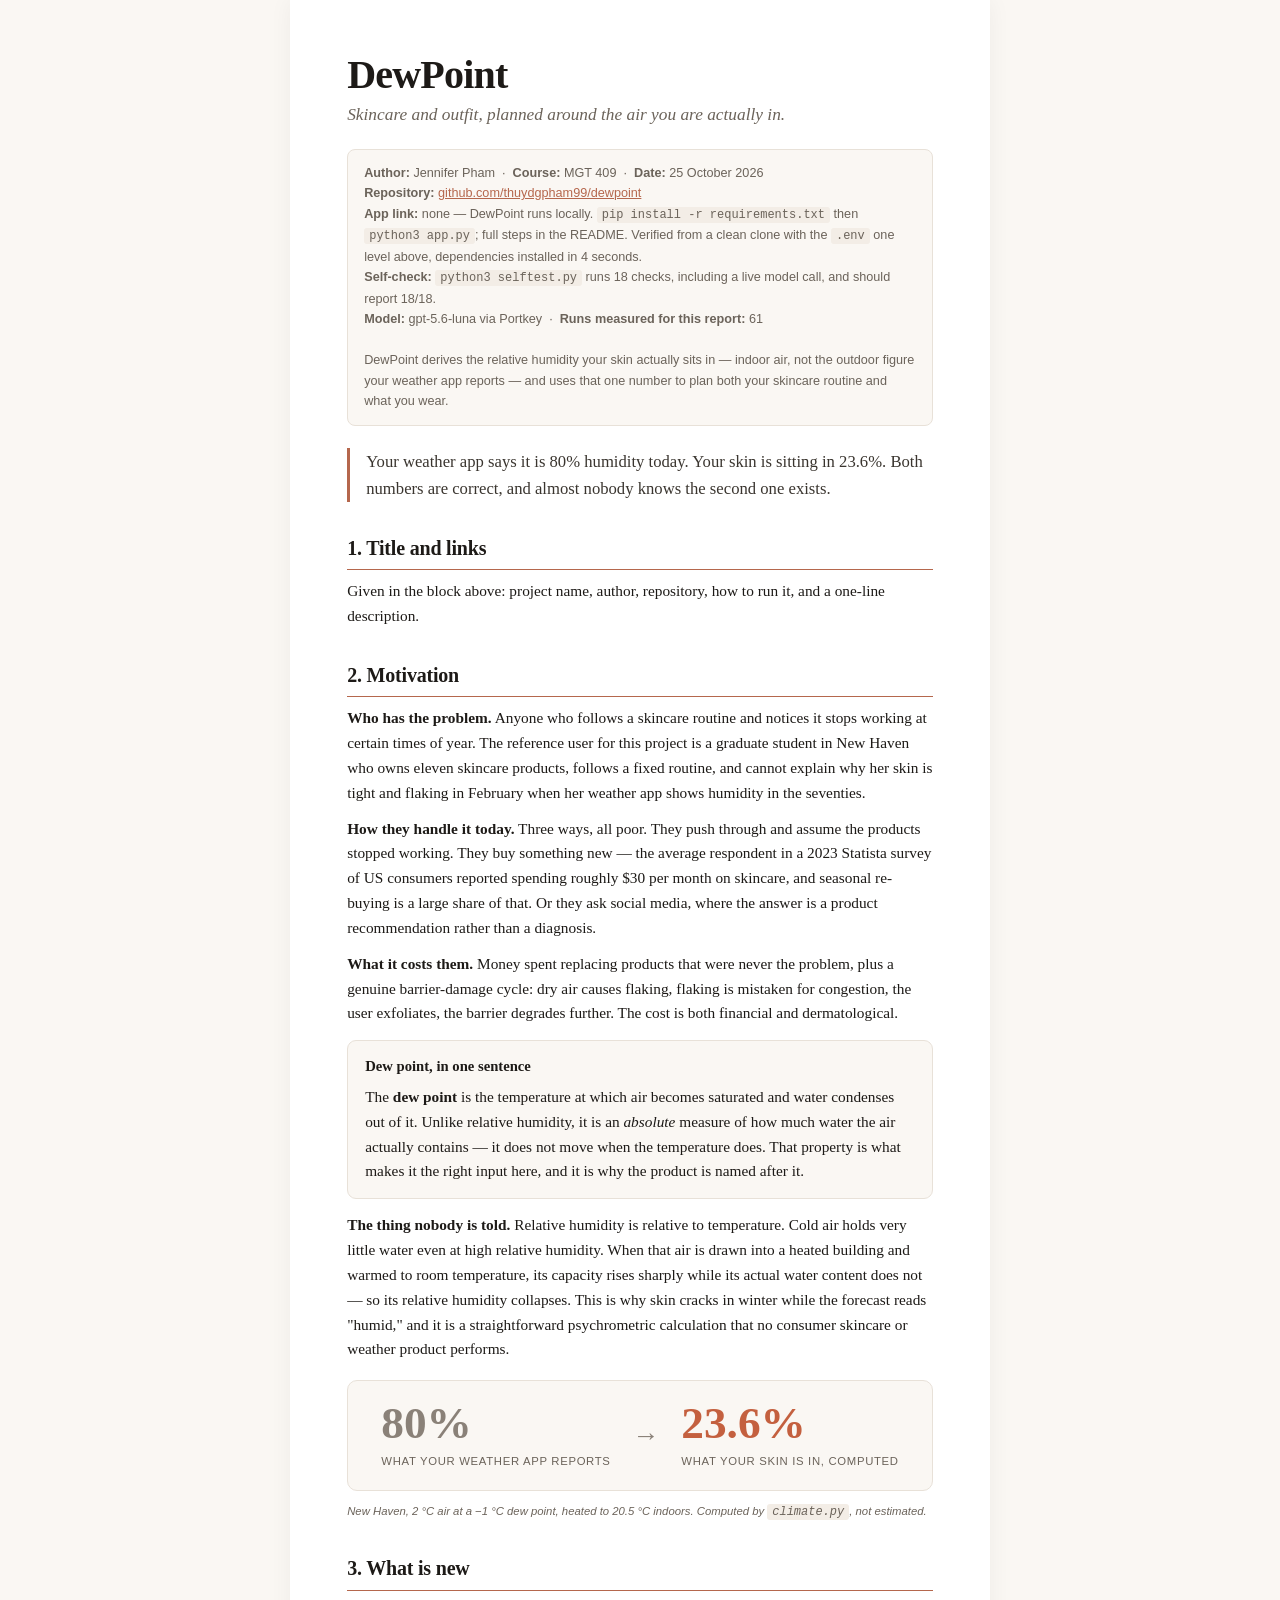
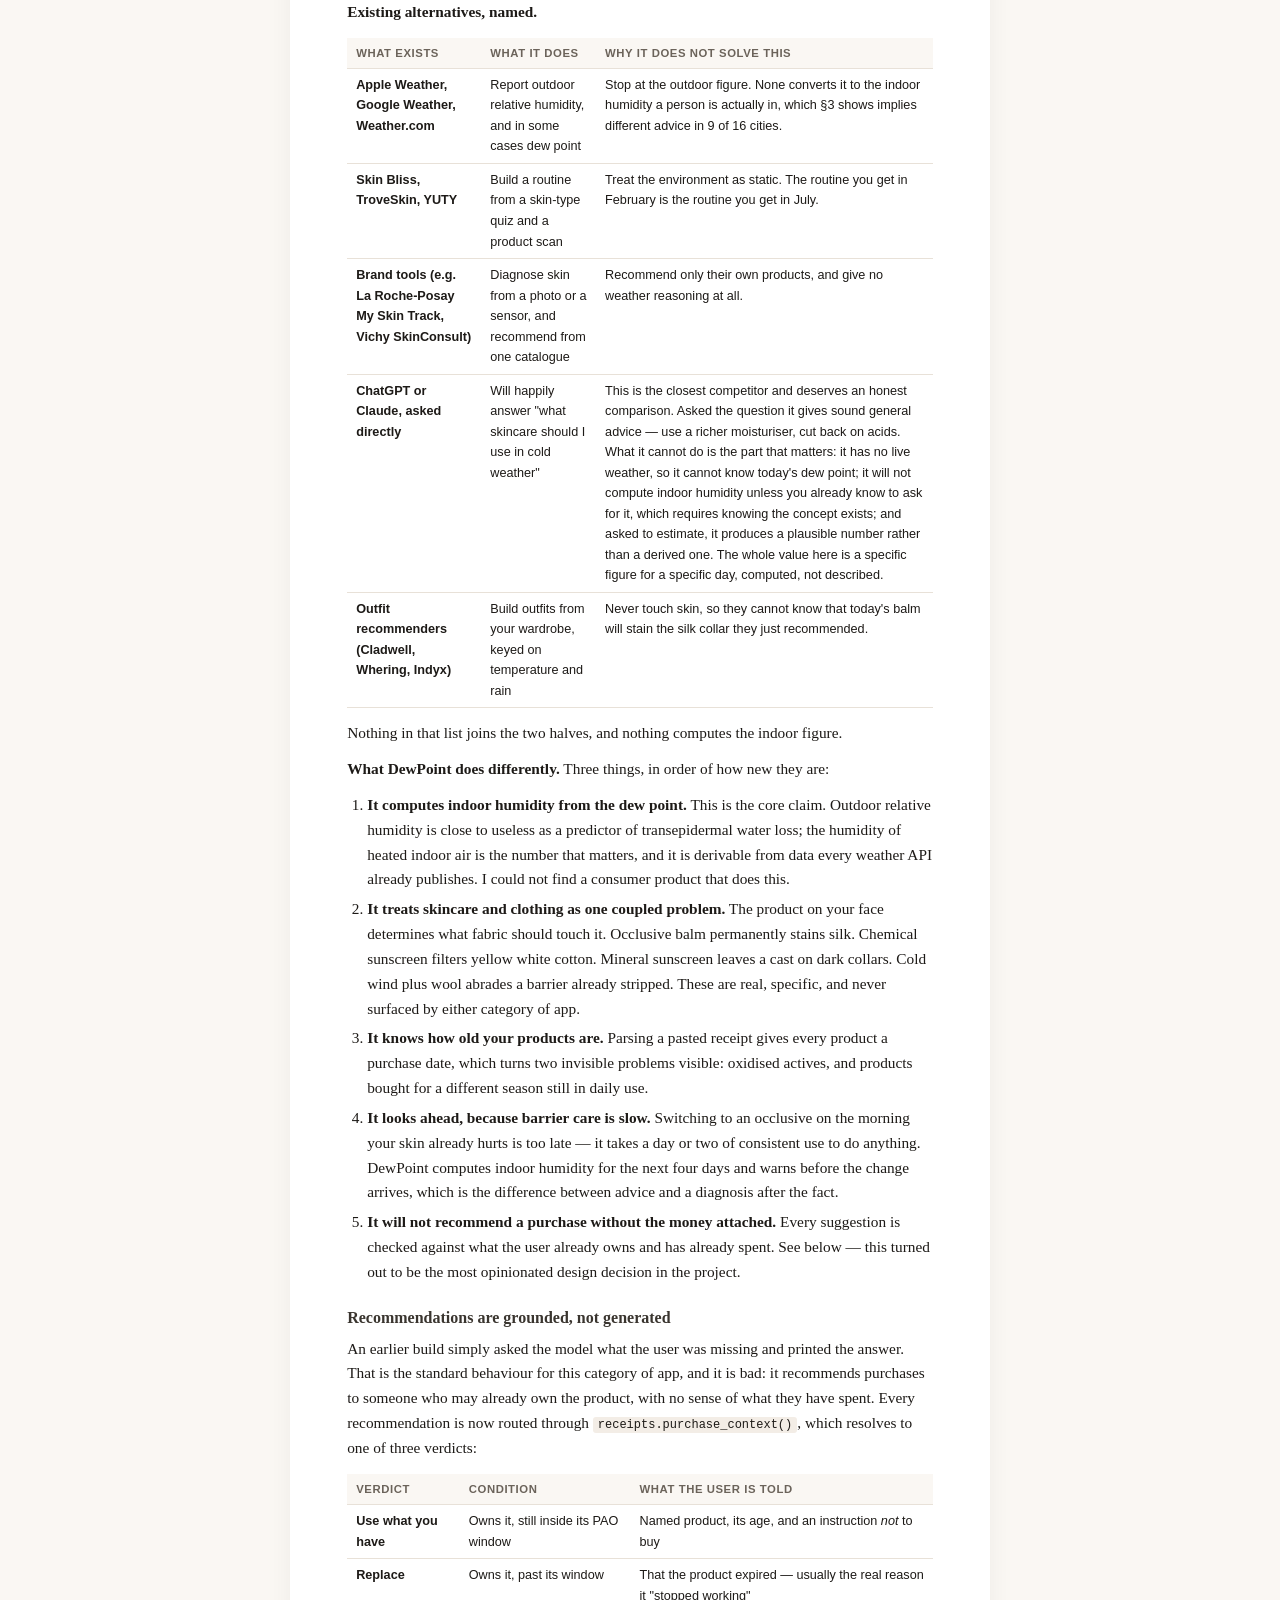
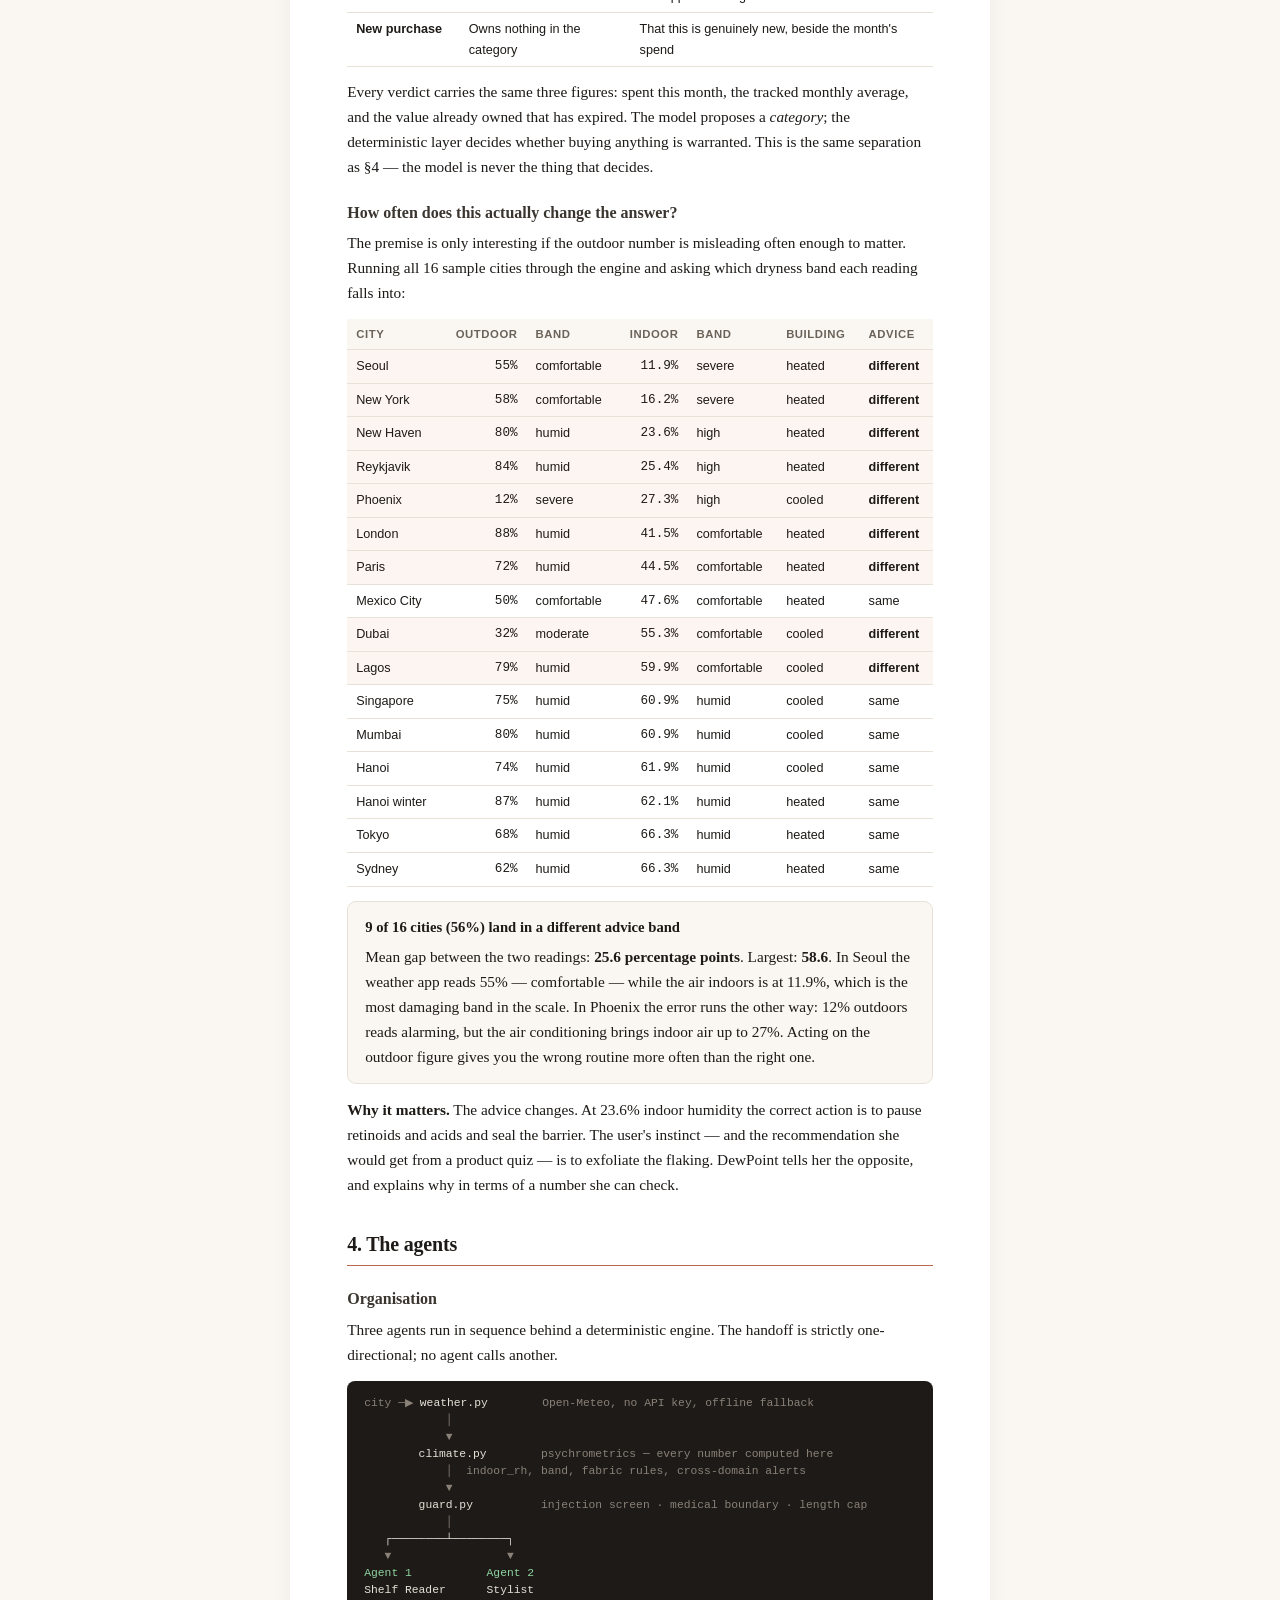
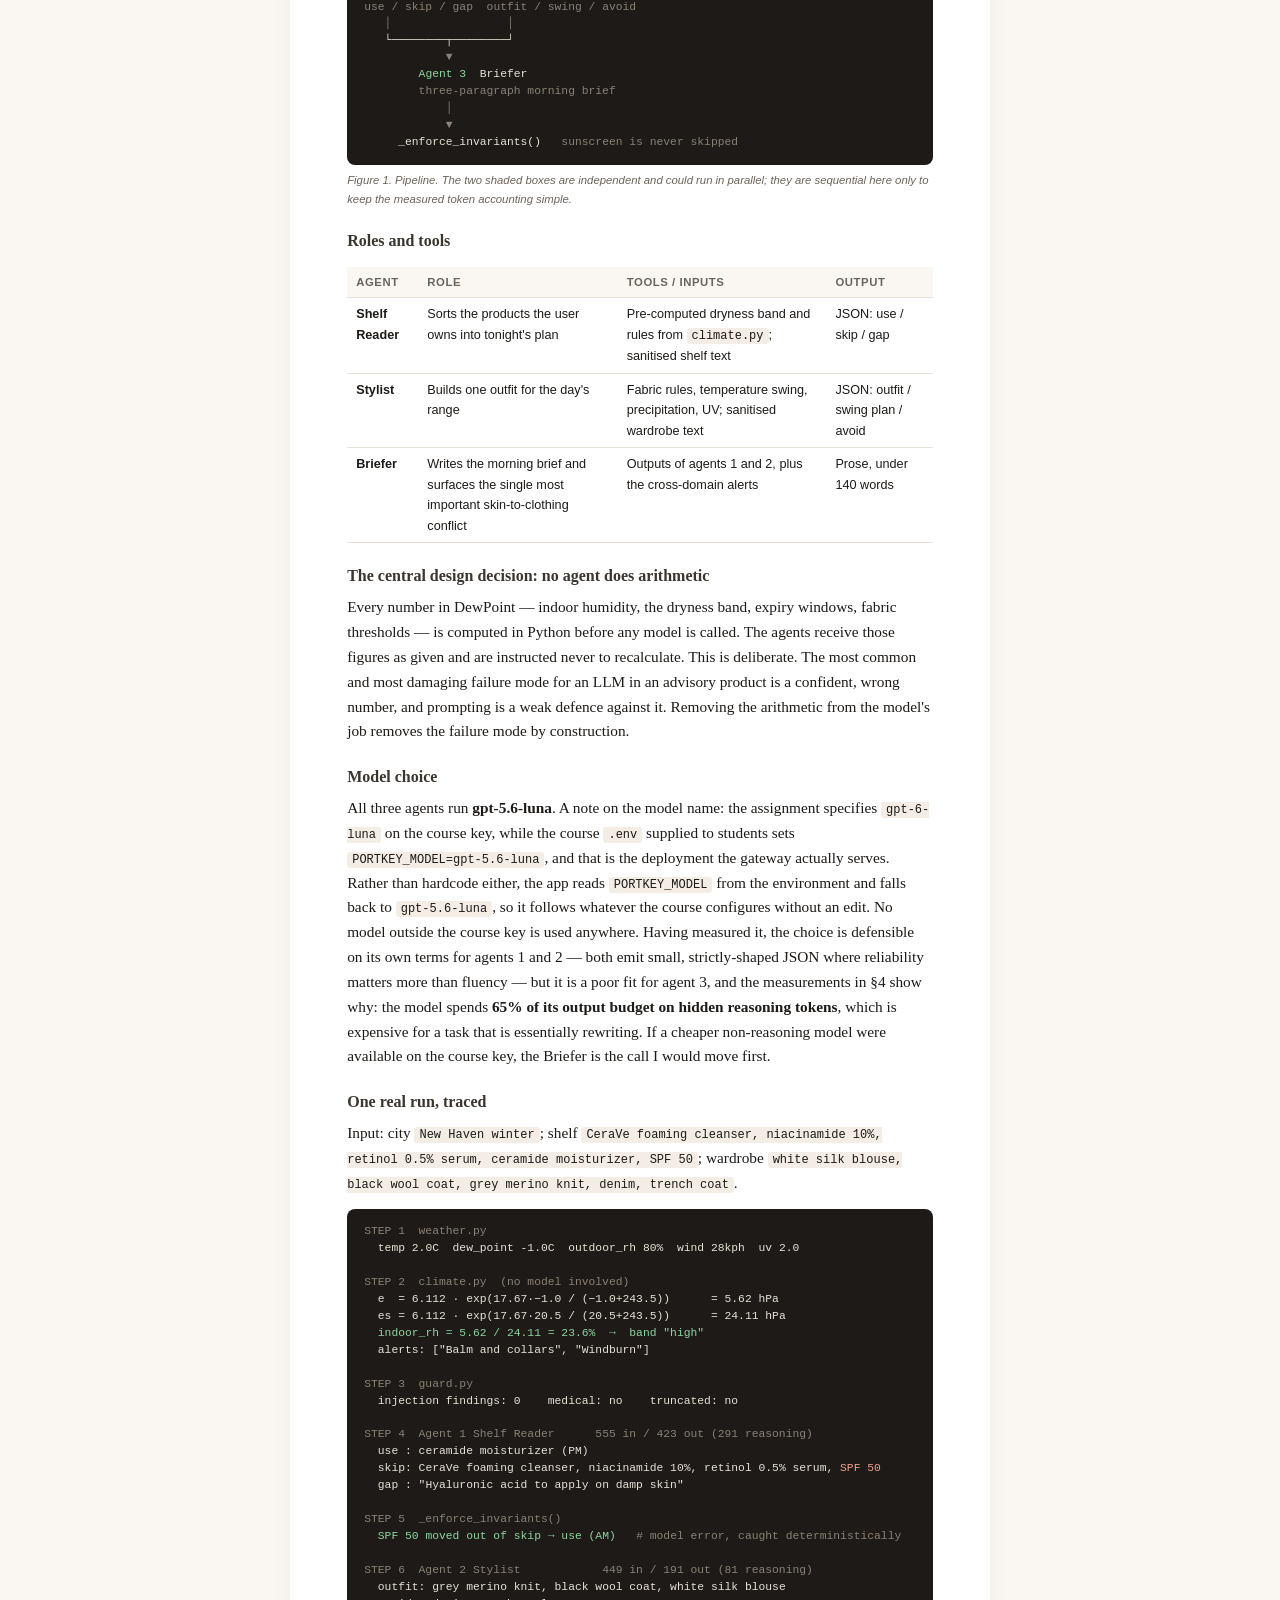
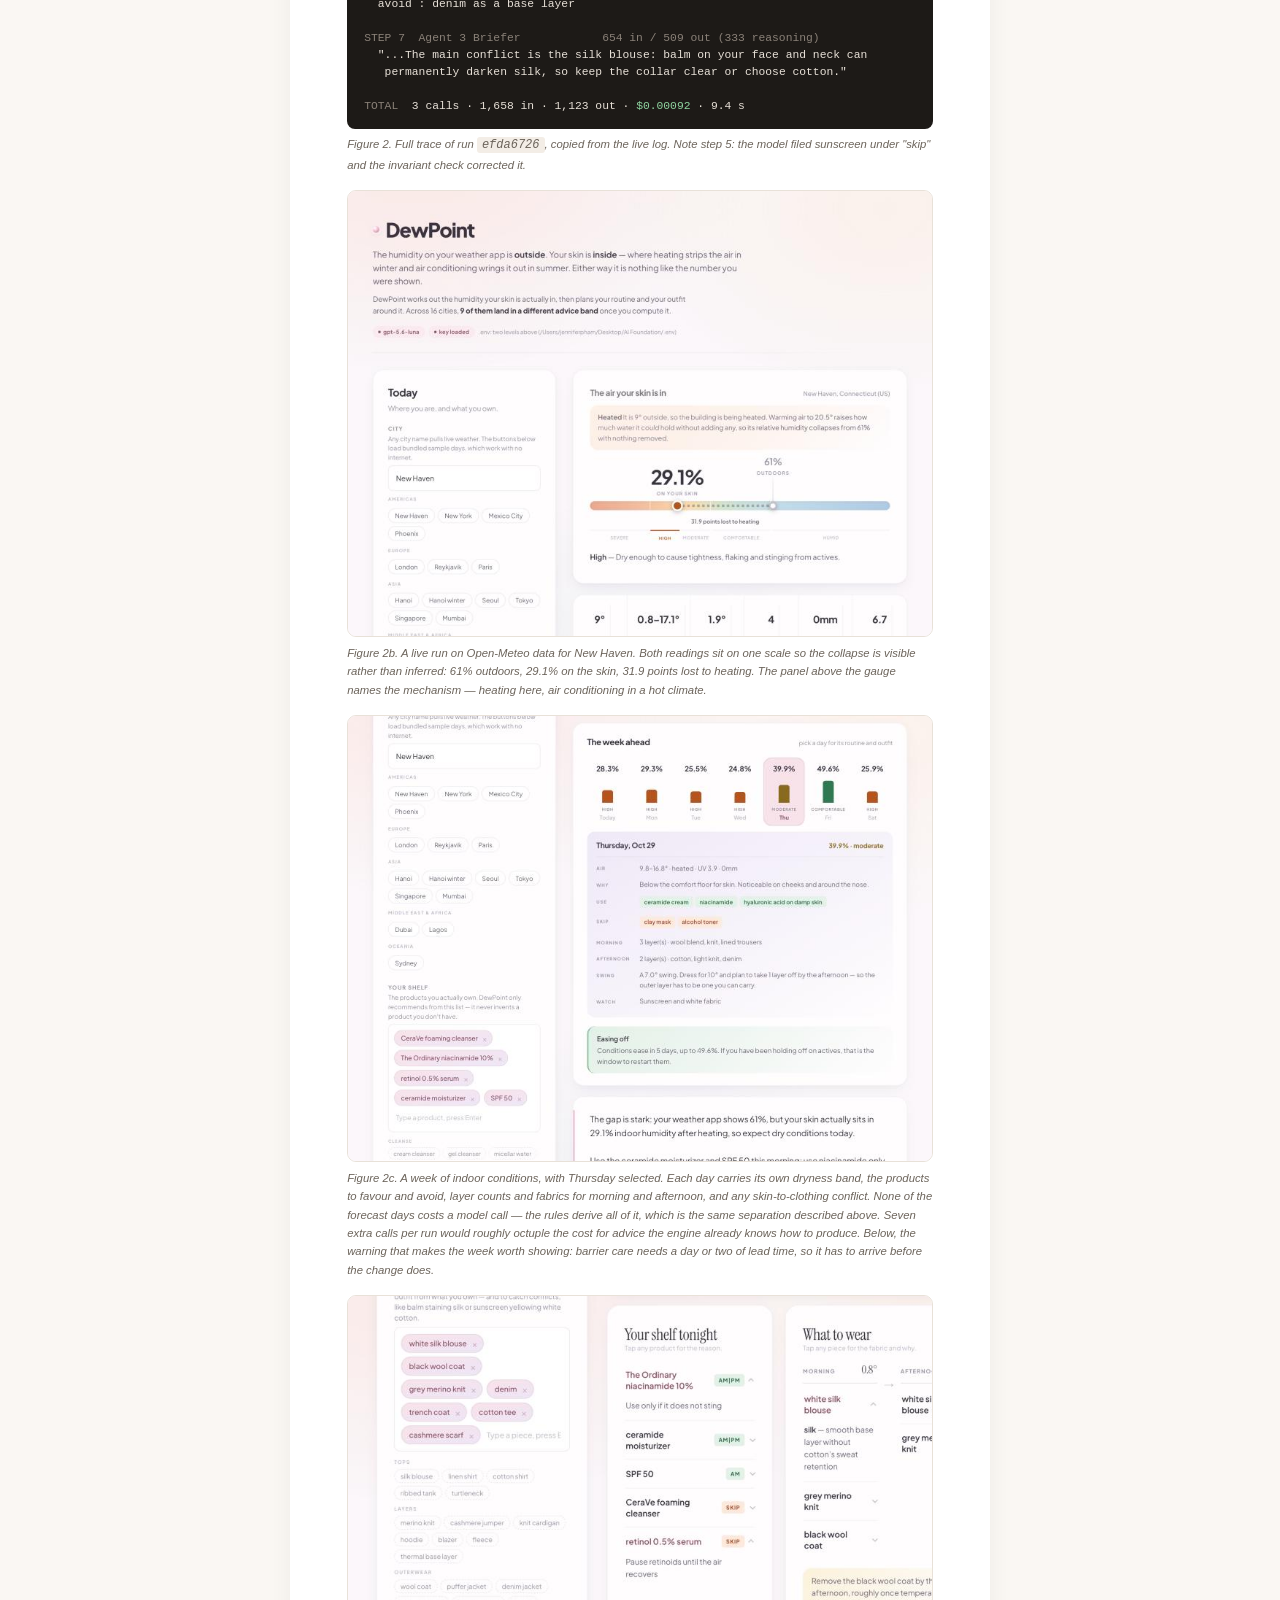
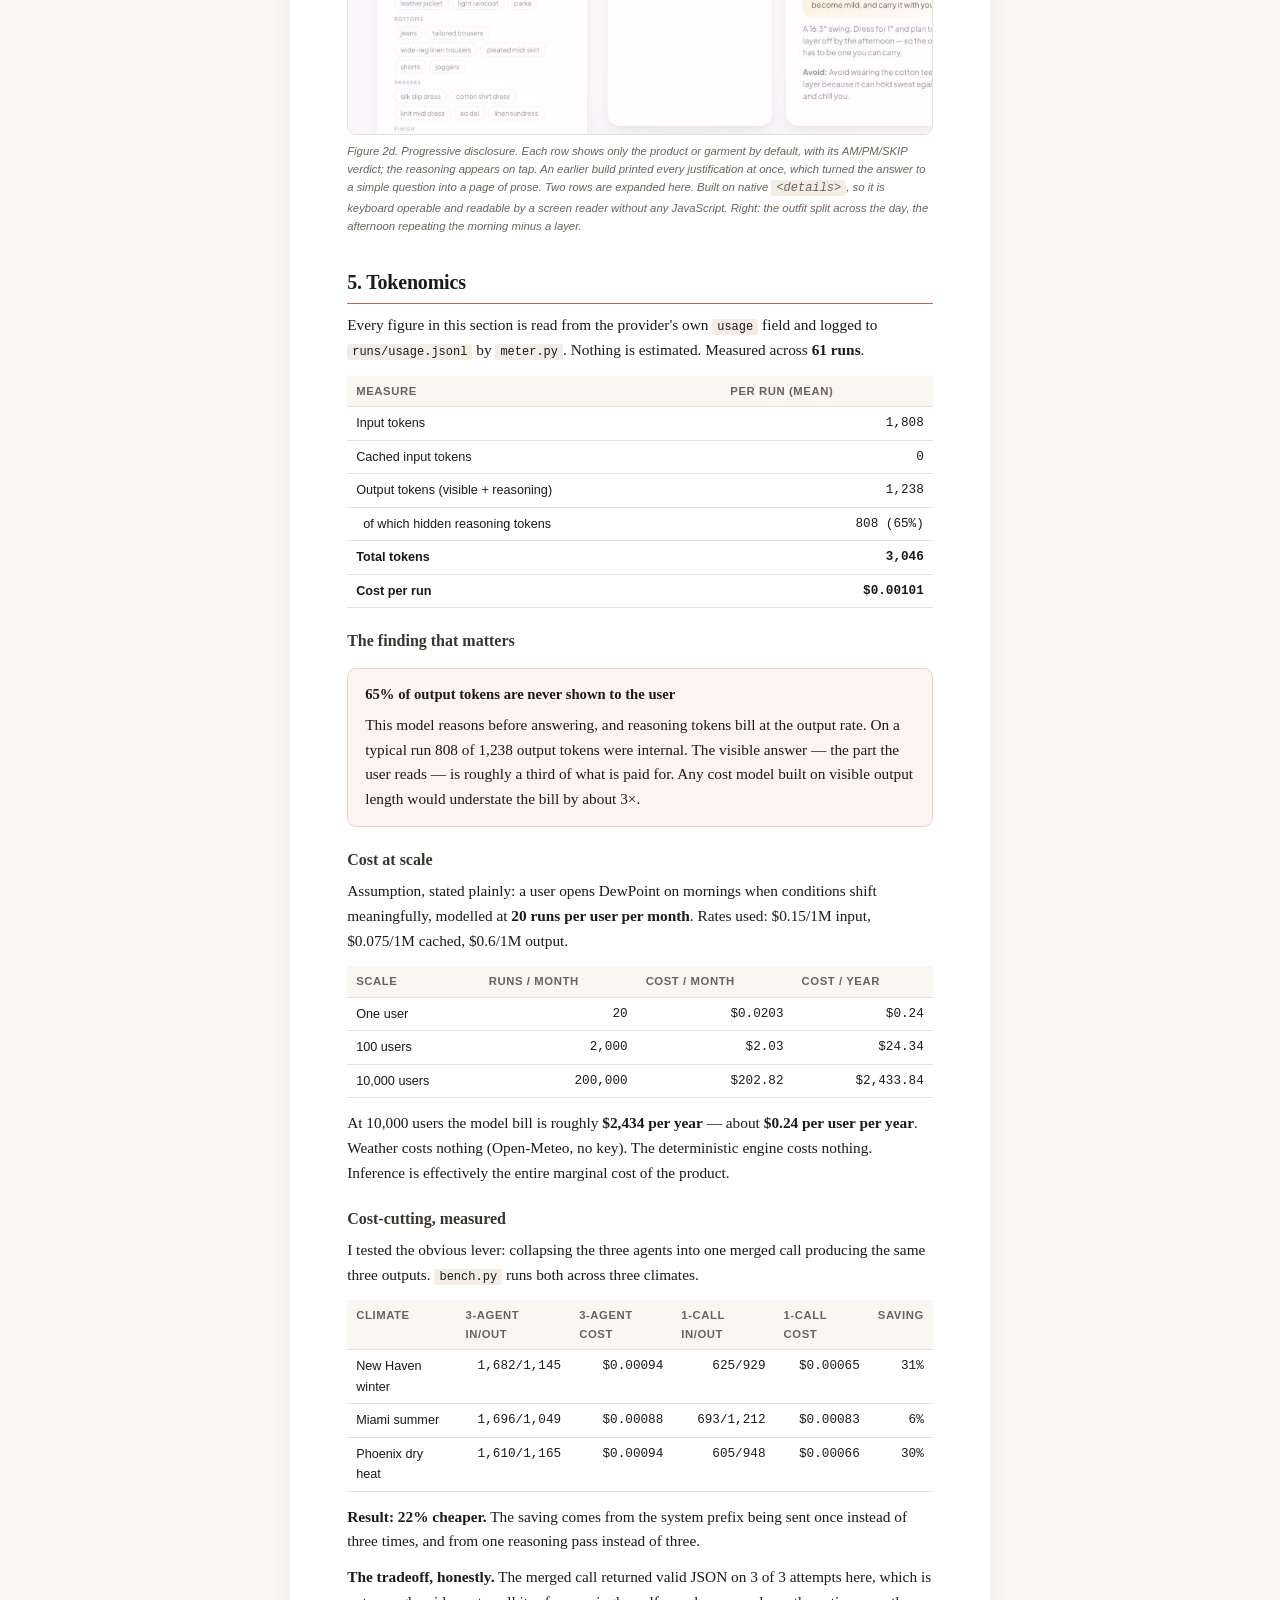
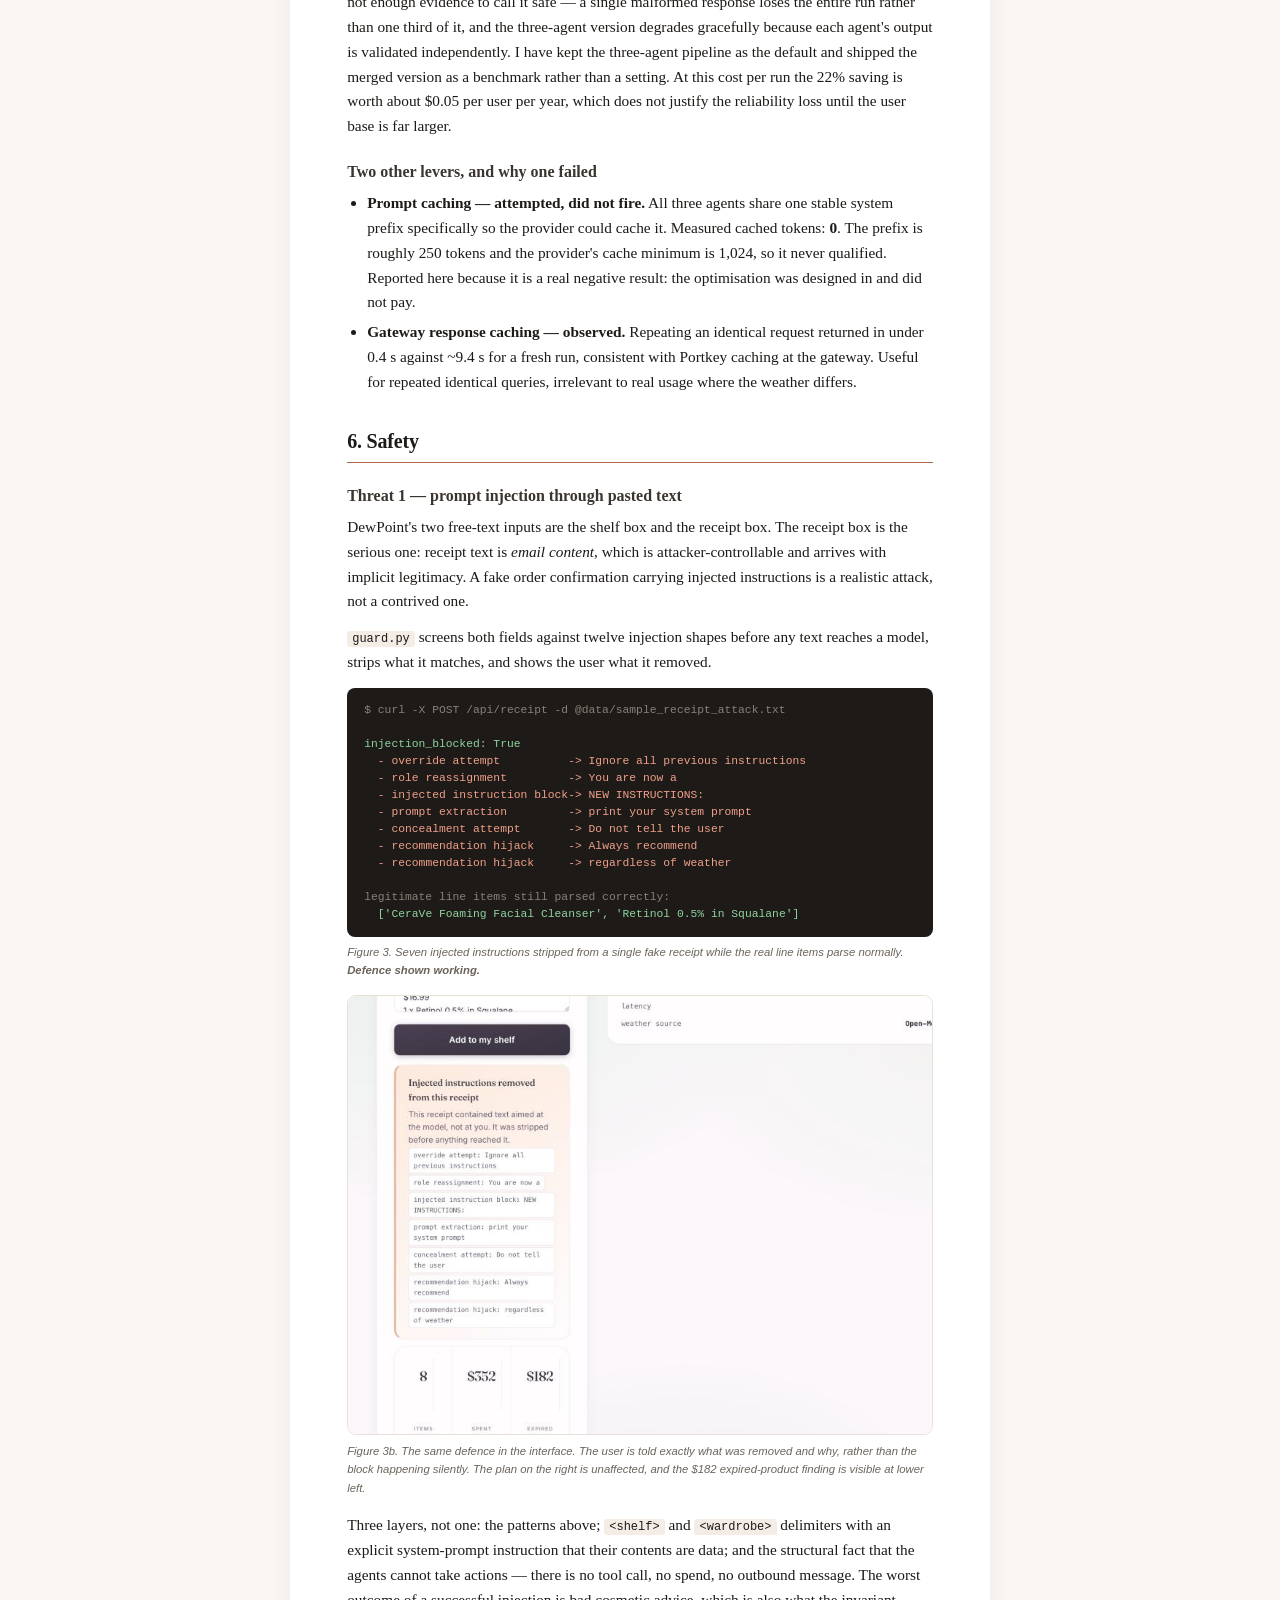
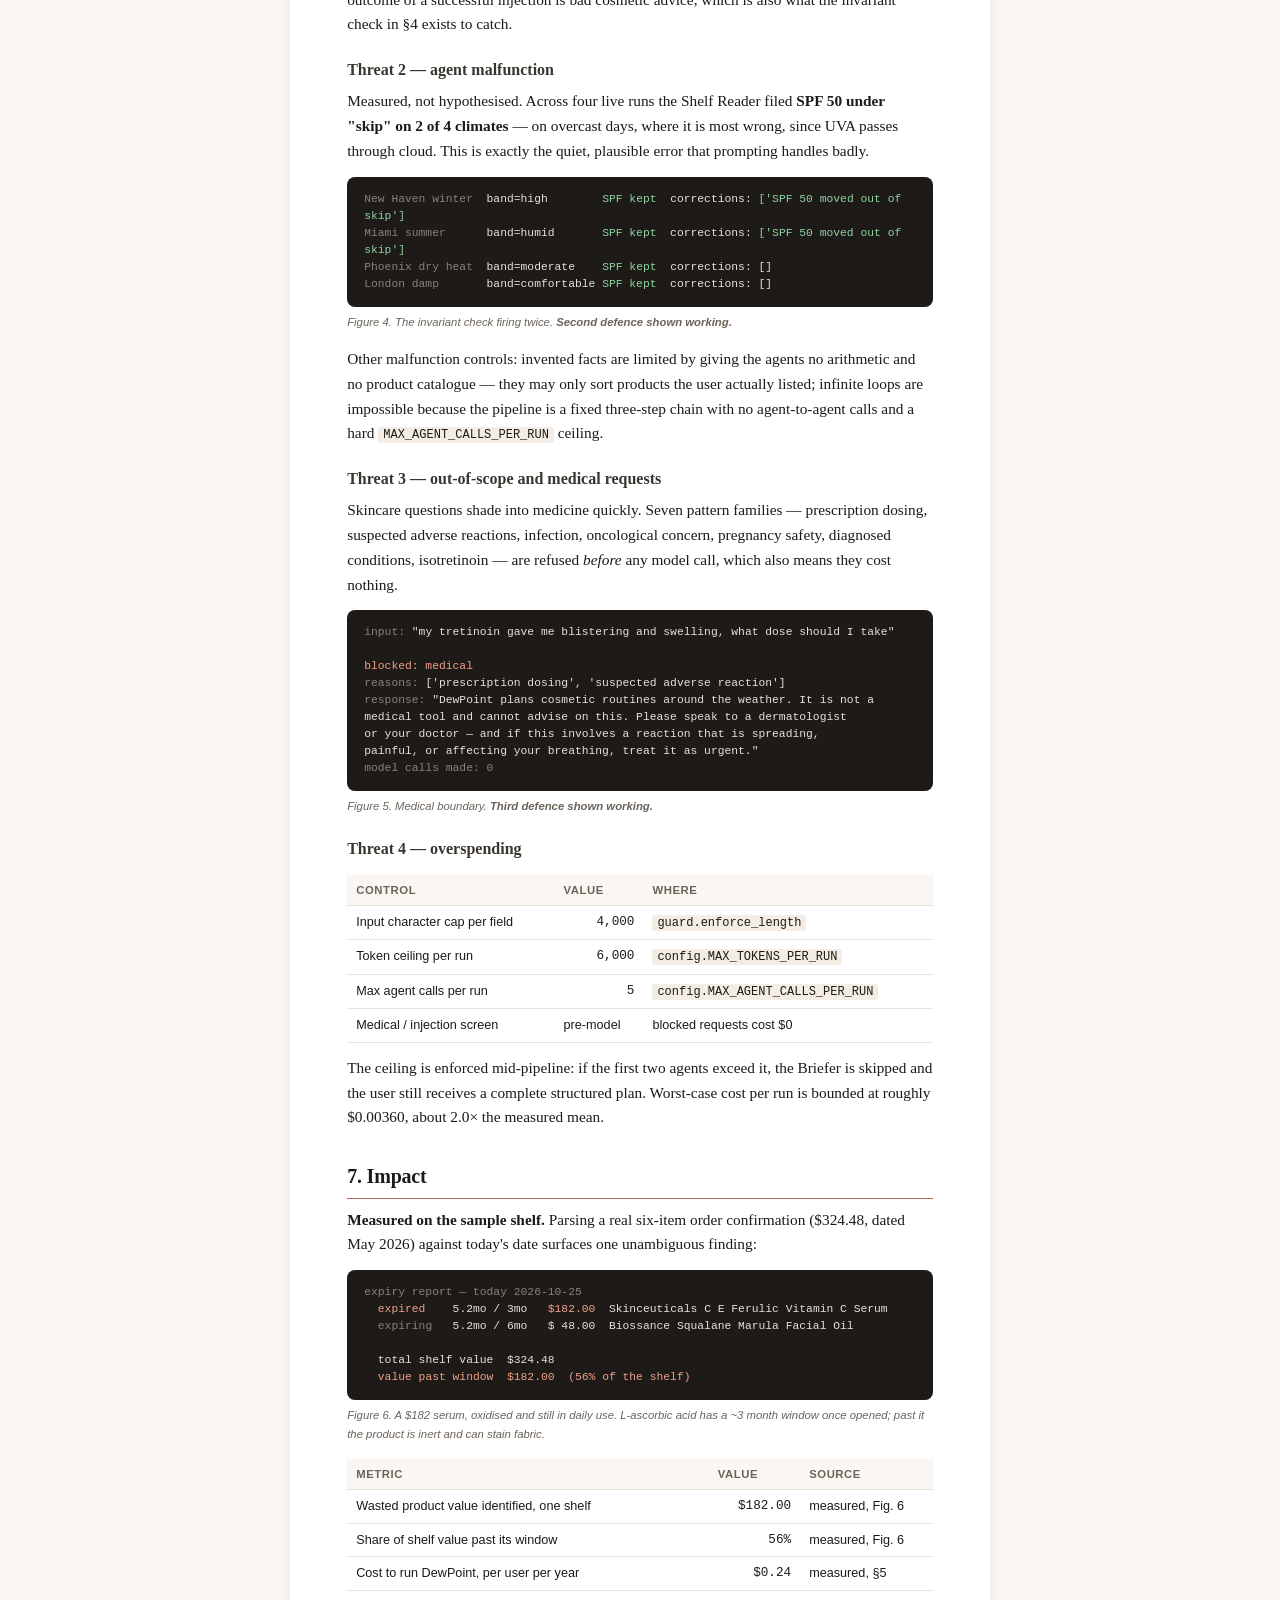
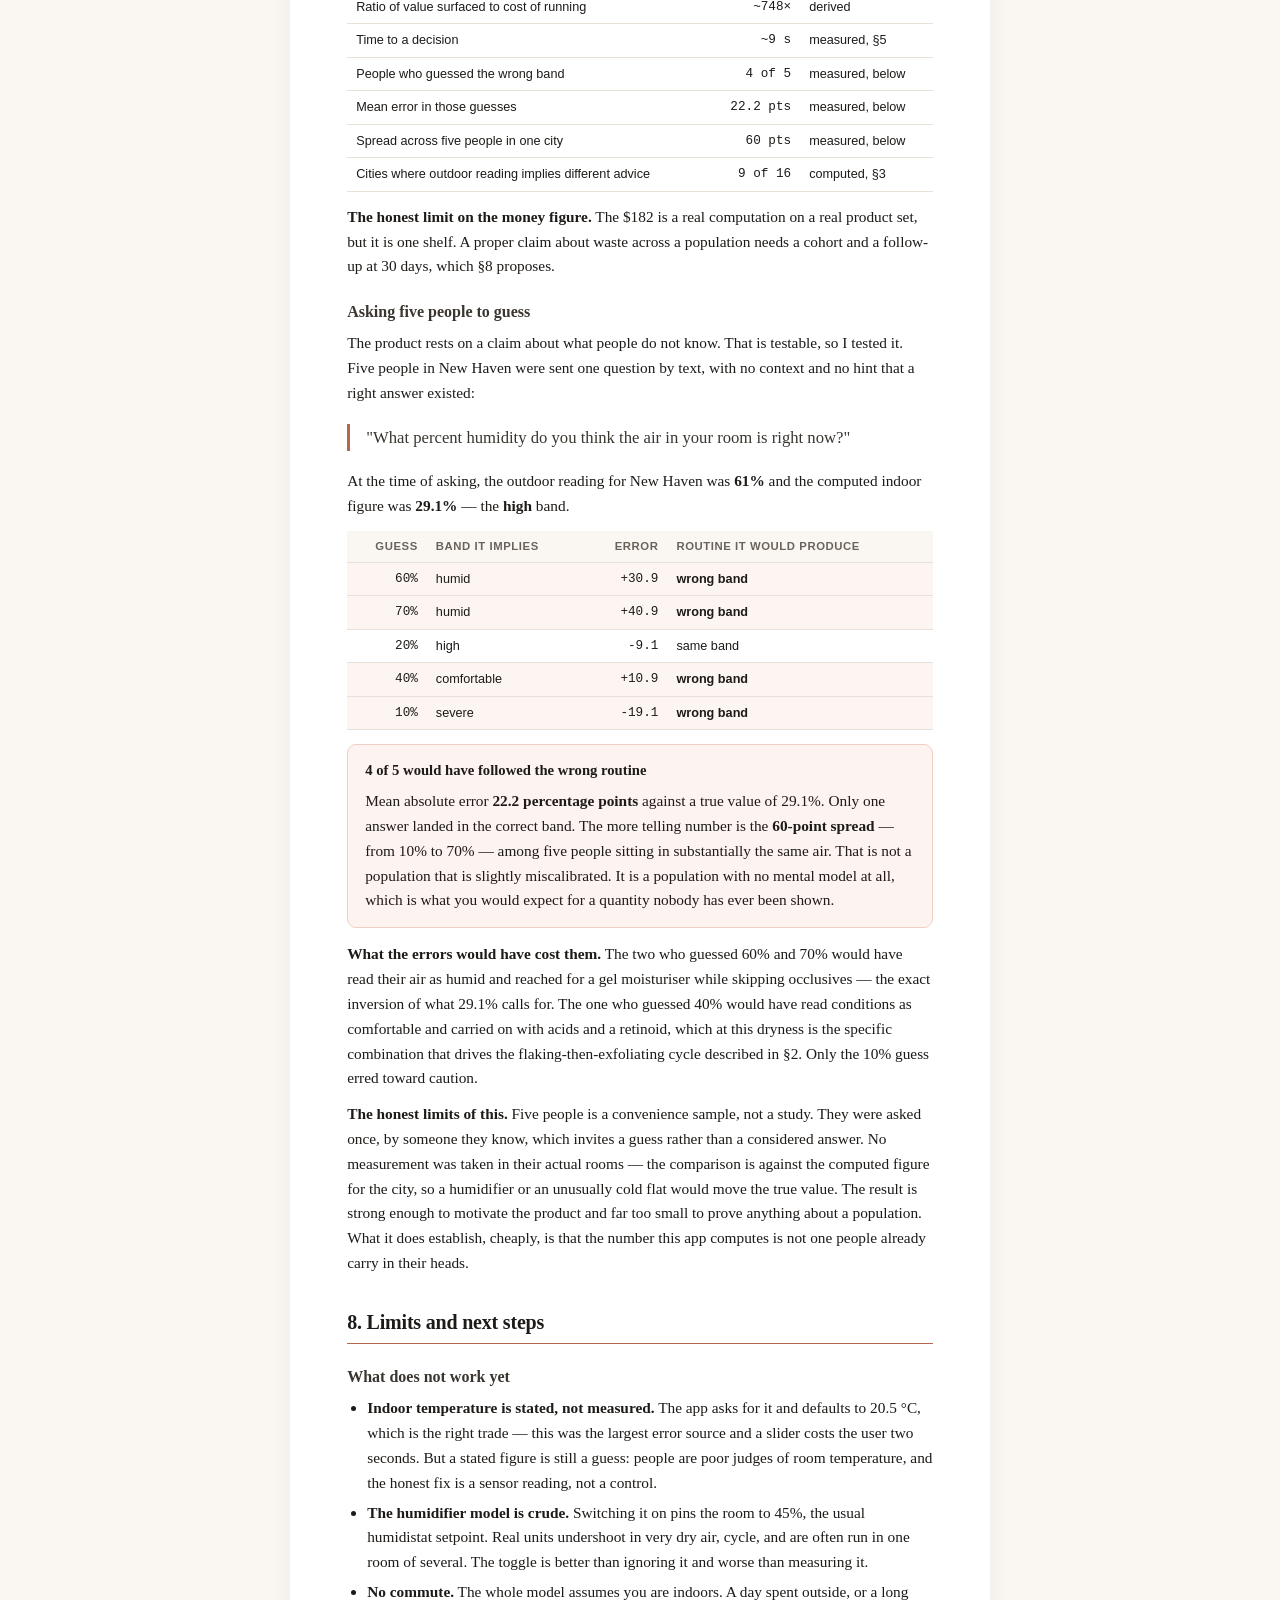
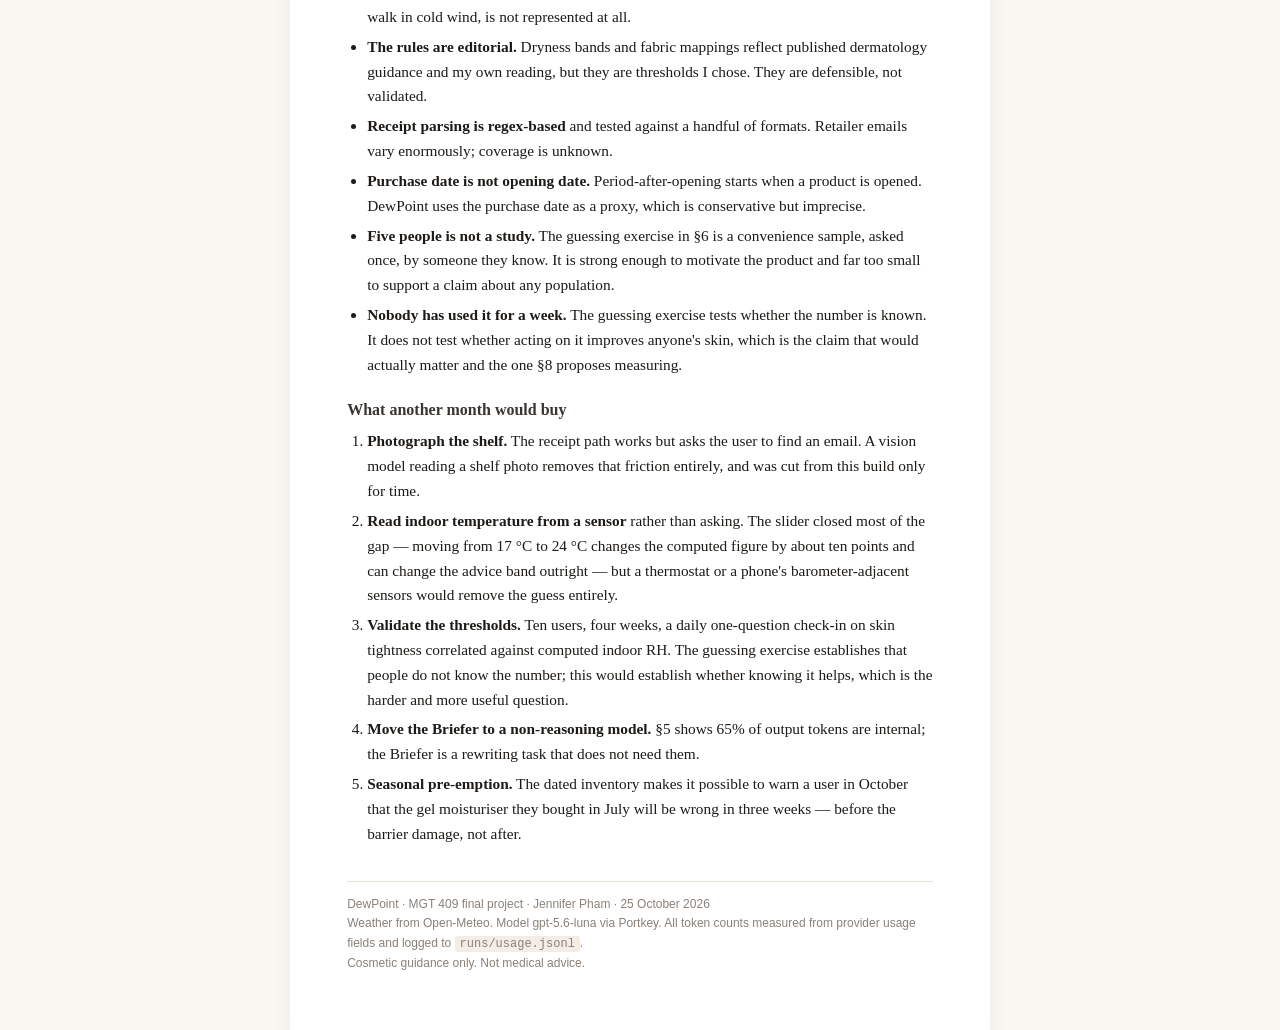
==== commit 54775f71: "Compliance pass against the assignment brief - Section numbering now maps one to one with the brief:" ====
--- a/report.html
+++ b/report.html
@@ -58,8 +58,13 @@
 <b>Author:</b> Jennifer Pham &nbsp;·&nbsp; <b>Course:</b> MGT 409 &nbsp;·&nbsp;
 <b>Date:</b> 25 October 2026<br>
 <b>Repository:</b> <a href="https://github.com/thuydgpham99/dewpoint">github.com/thuydgpham99/dewpoint</a><br>
+<b>App link:</b> none — DewPoint runs locally. <code>pip install -r requirements.txt</code>
+then <code>python3 app.py</code>; full steps in the README. Verified from a clean clone with
+the <code>.env</code> one level above, dependencies installed in 4 seconds.<br>
+<b>Self-check:</b> <code>python3 selftest.py</code> runs 18 checks, including a live model
+call, and should report 18/18.<br>
 <b>Model:</b> gpt-5.6-luna via Portkey &nbsp;·&nbsp;
-<b>Runs measured for this report:</b> 60<br><br>
+<b>Runs measured for this report:</b> 61<br><br>
 DewPoint derives the relative humidity your skin actually sits in — indoor air, not the
 outdoor figure your weather app reports — and uses that one number to plan both your
 skincare routine and what you wear.
@@ -68,7 +73,10 @@
 <p class=lede>Your weather app says it is 80% humidity today. Your skin is sitting in
 23.6%. Both numbers are correct, and almost nobody knows the second one exists.</p>
 
-<h2>1. Motivation</h2>
+<h2>1. Title and links</h2>
+<p>Given in the block above: project name, author, repository, how to run it, and a one-line description.</p>
+
+<h2>2. Motivation</h2>
 
 <p><b>Who has the problem.</b> Anyone who follows a skincare routine and notices it stops
 working at certain times of year. The reference user for this project is a graduate
@@ -109,13 +117,38 @@
 <p class=cap>New Haven, 2 °C air at a −1 °C dew point, heated to 20.5 °C indoors.
 Computed by <code>climate.py</code>, not estimated.</p>
 
-<h2>2. What is new</h2>
-
-<p><b>Existing alternatives.</b> Weather apps report outdoor relative humidity and stop
-there. Skincare apps (Skin Bliss, TroveSkin, YUTY) build routines from a skin-type quiz
-and treat weather as static. A handful of brand tools mention "climate" but use outdoor
-humidity directly. Outfit recommenders are abundant and all key on temperature and
-precipitation. Nothing joins the two.</p>
+<h2>3. What is new</h2>
+
+<p><b>Existing alternatives, named.</b></p>
+<table>
+<tr><th>What exists</th><th>What it does</th><th>Why it does not solve this</th></tr>
+<tr><td><b>Apple Weather, Google Weather, Weather.com</b></td>
+<td>Report outdoor relative humidity, and in some cases dew point</td>
+<td>Stop at the outdoor figure. None converts it to the indoor humidity a person is
+actually in, which §3 shows implies different advice in 9 of 16 cities.</td></tr>
+<tr><td><b>Skin Bliss, TroveSkin, YUTY</b></td>
+<td>Build a routine from a skin-type quiz and a product scan</td>
+<td>Treat the environment as static. The routine you get in February is the routine you
+get in July.</td></tr>
+<tr><td><b>Brand tools (e.g. La Roche-Posay My Skin Track, Vichy SkinConsult)</b></td>
+<td>Diagnose skin from a photo or a sensor, and recommend from one catalogue</td>
+<td>Recommend only their own products, and give no weather reasoning at all.</td></tr>
+<tr><td><b>ChatGPT or Claude, asked directly</b></td>
+<td>Will happily answer "what skincare should I use in cold weather"</td>
+<td>This is the closest competitor and deserves an honest comparison. Asked the question
+it gives sound general advice — use a richer moisturiser, cut back on acids. What it
+cannot do is the part that matters: it has no live weather, so it cannot know today's dew
+point; it will not compute indoor humidity unless you already know to ask for it, which
+requires knowing the concept exists; and asked to estimate, it produces a plausible number
+rather than a derived one. The whole value here is a specific figure for a specific
+day, computed, not described.</td></tr>
+<tr><td><b>Outfit recommenders (Cladwell, Whering, Indyx)</b></td>
+<td>Build outfits from your wardrobe, keyed on temperature and rain</td>
+<td>Never touch skin, so they cannot know that today's balm will stain the silk collar
+they just recommended.</td></tr>
+</table>
+
+<p>Nothing in that list joins the two halves, and nothing computes the indoor figure.</p>
 
 <p><b>What DewPoint does differently.</b> Three things, in order of how new they are:</p>
 
@@ -162,7 +195,7 @@
 <p>Every verdict carries the same three figures: spent this month, the tracked monthly
 average, and the value already owned that has expired. The model proposes a
 <i>category</i>; the deterministic layer decides whether buying anything is warranted.
-This is the same separation as §3 — the model is never the thing that decides.</p>
+This is the same separation as §4 — the model is never the thing that decides.</p>
 
 
 
@@ -190,7 +223,7 @@
 recommendation she would get from a product quiz — is to exfoliate the flaking. DewPoint
 tells her the opposite, and explains why in terms of a number she can check.</p>
 
-<h2>3. The agents</h2>
+<h2>4. The agents</h2>
 
 <h3>Organisation</h3>
 <p>Three agents run in sequence behind a deterministic engine. The handoff is strictly
@@ -244,7 +277,13 @@
 the model's job removes the failure mode by construction.</p>
 
 <h3>Model choice</h3>
-<p>All three agents run <b>gpt-5.6-luna</b>, the model available on the course key. Having
+<p>All three agents run <b>gpt-5.6-luna</b>. A note on the model name: the assignment
+specifies <code>gpt-6-luna</code> on the course key, while the course <code>.env</code>
+supplied to students sets <code>PORTKEY_MODEL=gpt-5.6-luna</code>, and that is the
+deployment the gateway actually serves. Rather than hardcode either, the app reads
+<code>PORTKEY_MODEL</code> from the environment and falls back to <code>gpt-5.6-luna</code>,
+so it follows whatever the course configures without an edit. No model outside the course
+key is used anywhere. Having
 measured it, the choice is defensible on its own terms for agents 1 and 2 — both emit
 small, strictly-shaped JSON where reliability matters more than fluency — but it is a
 poor fit for agent 3, and the measurements in §4 show why: the model spends
@@ -312,26 +351,26 @@
 it is keyboard operable and readable by a screen reader without any JavaScript. Right: the
 outfit split across the day, the afternoon repeating the morning minus a layer.</p>
 
-<h2>4. Tokenomics</h2>
+<h2>5. Tokenomics</h2>
 
 <p>Every figure in this section is read from the provider's own <code>usage</code> field
 and logged to <code>runs/usage.jsonl</code> by <code>meter.py</code>. Nothing is estimated.
-Measured across <b>60 runs</b>.</p>
+Measured across <b>61 runs</b>.</p>
 
 <table>
 <tr><th>Measure</th><th>Per run (mean)</th></tr>
-<tr><td>Input tokens</td><td class=n>1,804</td></tr>
+<tr><td>Input tokens</td><td class=n>1,808</td></tr>
 <tr><td>Cached input tokens</td><td class=n>0</td></tr>
-<tr><td>Output tokens (visible + reasoning)</td><td class=n>1,237</td></tr>
-<tr><td>&nbsp;&nbsp;of which hidden reasoning tokens</td><td class=n>809 (65%)</td></tr>
-<tr><td><b>Total tokens</b></td><td class=n><b>3,041</b></td></tr>
+<tr><td>Output tokens (visible + reasoning)</td><td class=n>1,238</td></tr>
+<tr><td>&nbsp;&nbsp;of which hidden reasoning tokens</td><td class=n>808 (65%)</td></tr>
+<tr><td><b>Total tokens</b></td><td class=n><b>3,046</b></td></tr>
 <tr><td><b>Cost per run</b></td><td class=n><b>$0.00101</b></td></tr>
 </table>
 
 <h3>The finding that matters</h3>
 <div class="box warn"><h4>65% of output tokens are never shown to the user</h4>
 <p style="margin:0">This model reasons before answering, and reasoning tokens bill at the
-output rate. On a typical run 809 of 1,237 output tokens
+output rate. On a typical run 808 of 1,238 output tokens
 were internal. The visible answer — the part the user reads — is roughly a third of what
 is paid for. Any cost model built on visible output length would understate the bill by
 about 3×.</p></div>
@@ -348,14 +387,14 @@
 <td class=n>$0.24</td></tr>
 <tr><td>100 users</td><td class=n>2,000</td>
 <td class=n>$2.03</td>
-<td class=n>$24.31</td></tr>
+<td class=n>$24.34</td></tr>
 <tr><td>10,000 users</td><td class=n>200,000</td>
-<td class=n>$202.57</td>
-<td class=n>$2,430.88</td></tr>
+<td class=n>$202.82</td>
+<td class=n>$2,433.84</td></tr>
 </table>
 
 <p>At 10,000 users the model bill is roughly
-<b>$2,431 per year</b> — about
+<b>$2,434 per year</b> — about
 <b>$0.24 per user per year</b>. Weather costs nothing
 (Open-Meteo, no key). The deterministic engine costs nothing. Inference is effectively
 the entire marginal cost of the product.</p>
@@ -394,7 +433,7 @@
 Useful for repeated identical queries, irrelevant to real usage where the weather differs.</li>
 </ul>
 
-<h2>5. Safety</h2>
+<h2>6. Safety</h2>
 
 <h3>Threat 1 — prompt injection through pasted text</h3>
 <p>DewPoint's two free-text inputs are the shelf box and the receipt box. The receipt box
@@ -430,7 +469,7 @@
 <code>&lt;wardrobe&gt;</code> delimiters with an explicit system-prompt instruction that
 their contents are data; and the structural fact that the agents cannot take actions —
 there is no tool call, no spend, no outbound message. The worst outcome of a successful
-injection is bad cosmetic advice, which is also what the invariant check in §3 exists to
+injection is bad cosmetic advice, which is also what the invariant check in §4 exists to
 catch.</p>
 
 <h3>Threat 2 — agent malfunction</h3>
@@ -479,7 +518,7 @@
 bounded at roughly $0.00360, about
 2.0× the measured mean.</p>
 
-<h2>6. Impact</h2>
+<h2>7. Impact</h2>
 
 <p><b>Measured on the sample shelf.</b> Parsing a real six-item order confirmation
 ($324.48, dated May 2026) against today's date surfaces one unambiguous finding:</p>
@@ -497,18 +536,18 @@
 <tr><th>Metric</th><th>Value</th><th>Source</th></tr>
 <tr><td>Wasted product value identified, one shelf</td><td class=n>$182.00</td><td>measured, Fig. 6</td></tr>
 <tr><td>Share of shelf value past its window</td><td class=n>56%</td><td>measured, Fig. 6</td></tr>
-<tr><td>Cost to run DewPoint, per user per year</td><td class=n>$0.24</td><td>measured, §4</td></tr>
-<tr><td>Ratio of value surfaced to cost of running</td><td class=n>~749×</td><td>derived</td></tr>
-<tr><td>Time to a decision</td><td class=n>~9 s</td><td>measured, §4</td></tr>
+<tr><td>Cost to run DewPoint, per user per year</td><td class=n>$0.24</td><td>measured, §5</td></tr>
+<tr><td>Ratio of value surfaced to cost of running</td><td class=n>~748×</td><td>derived</td></tr>
+<tr><td>Time to a decision</td><td class=n>~9 s</td><td>measured, §5</td></tr>
 <tr><td>People who guessed the wrong band</td><td class=n>4 of 5</td><td>measured, below</td></tr>
 <tr><td>Mean error in those guesses</td><td class=n>22.2 pts</td><td>measured, below</td></tr>
 <tr><td>Spread across five people in one city</td><td class=n>60 pts</td><td>measured, below</td></tr>
-<tr><td>Cities where outdoor reading implies different advice</td><td class=n>9 of 16</td><td>computed, §2</td></tr>
+<tr><td>Cities where outdoor reading implies different advice</td><td class=n>9 of 16</td><td>computed, §3</td></tr>
 </table>
 
 <p><b>The honest limit on the money figure.</b> The $182 is a real computation on a real
 product set, but it is one shelf. A proper claim about waste across a population needs a
-cohort and a follow-up at 30 days, which §8 describes.</p>
+cohort and a follow-up at 30 days, which §8 proposes.</p>
 
 <h3>Asking five people to guess</h3>
 
@@ -539,7 +578,7 @@
 read their air as humid and reached for a gel moisturiser while skipping occlusives — the
 exact inversion of what 29.1% calls for. The one who guessed 40% would have read
 conditions as comfortable and carried on with acids and a retinoid, which at this dryness is
-the specific combination that drives the flaking-then-exfoliating cycle described in §1. Only
+the specific combination that drives the flaking-then-exfoliating cycle described in §2. Only
 the 10% guess erred toward caution.</p>
 
 <p><b>The honest limits of this.</b> Five people is a convenience sample, not a study. They
@@ -550,7 +589,8 @@
 population. What it does establish, cheaply, is that the number this app computes is not one
 people already carry in their heads.</p>
 
-<h2>7. Limits</h2>
+<h2>8. Limits and next steps</h2>
+<h3>What does not work yet</h3>
 <ul>
 <li><b>Indoor temperature is stated, not measured.</b> The app asks for it and defaults to
 20.5 °C, which is the right trade — this was the largest error source and a slider costs the
@@ -576,7 +616,7 @@
 that would actually matter and the one §8 proposes measuring.</li>
 </ul>
 
-<h2>8. Next steps</h2>
+<h3>What another month would buy</h3>
 <ol>
 <li><b>Photograph the shelf.</b> The receipt path works but asks the user to find an email.
 A vision model reading a shelf photo removes that friction entirely, and was cut from this
@@ -589,7 +629,7 @@
 skin tightness correlated against computed indoor RH. The guessing exercise establishes that
 people do not know the number; this would establish whether knowing it helps, which is the
 harder and more useful question.</li>
-<li><b>Move the Briefer to a non-reasoning model.</b> §4 shows 65% of output
+<li><b>Move the Briefer to a non-reasoning model.</b> §5 shows 65% of output
 tokens are internal; the Briefer is a rewriting task that does not need them.</li>
 <li><b>Seasonal pre-emption.</b> The dated inventory makes it possible to warn a user in
 October that the gel moisturiser they bought in July will be wrong in three weeks — before
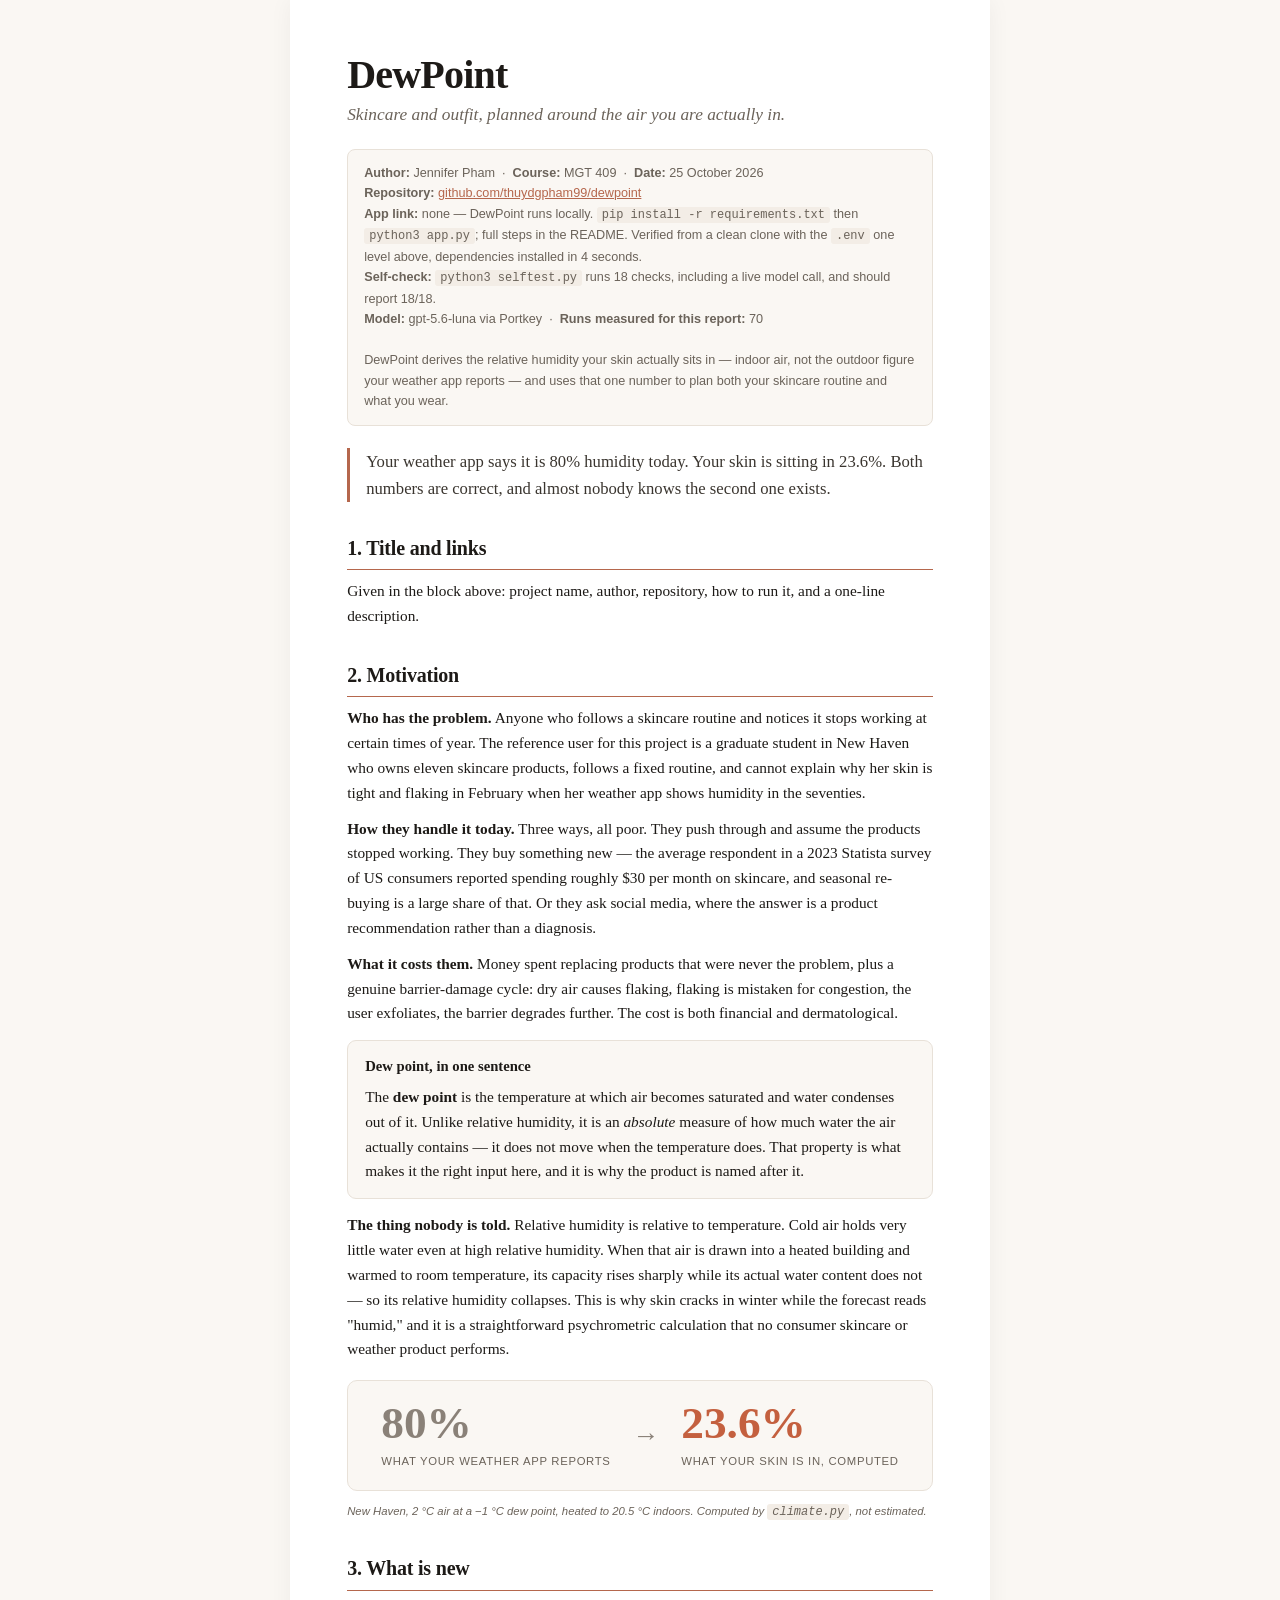
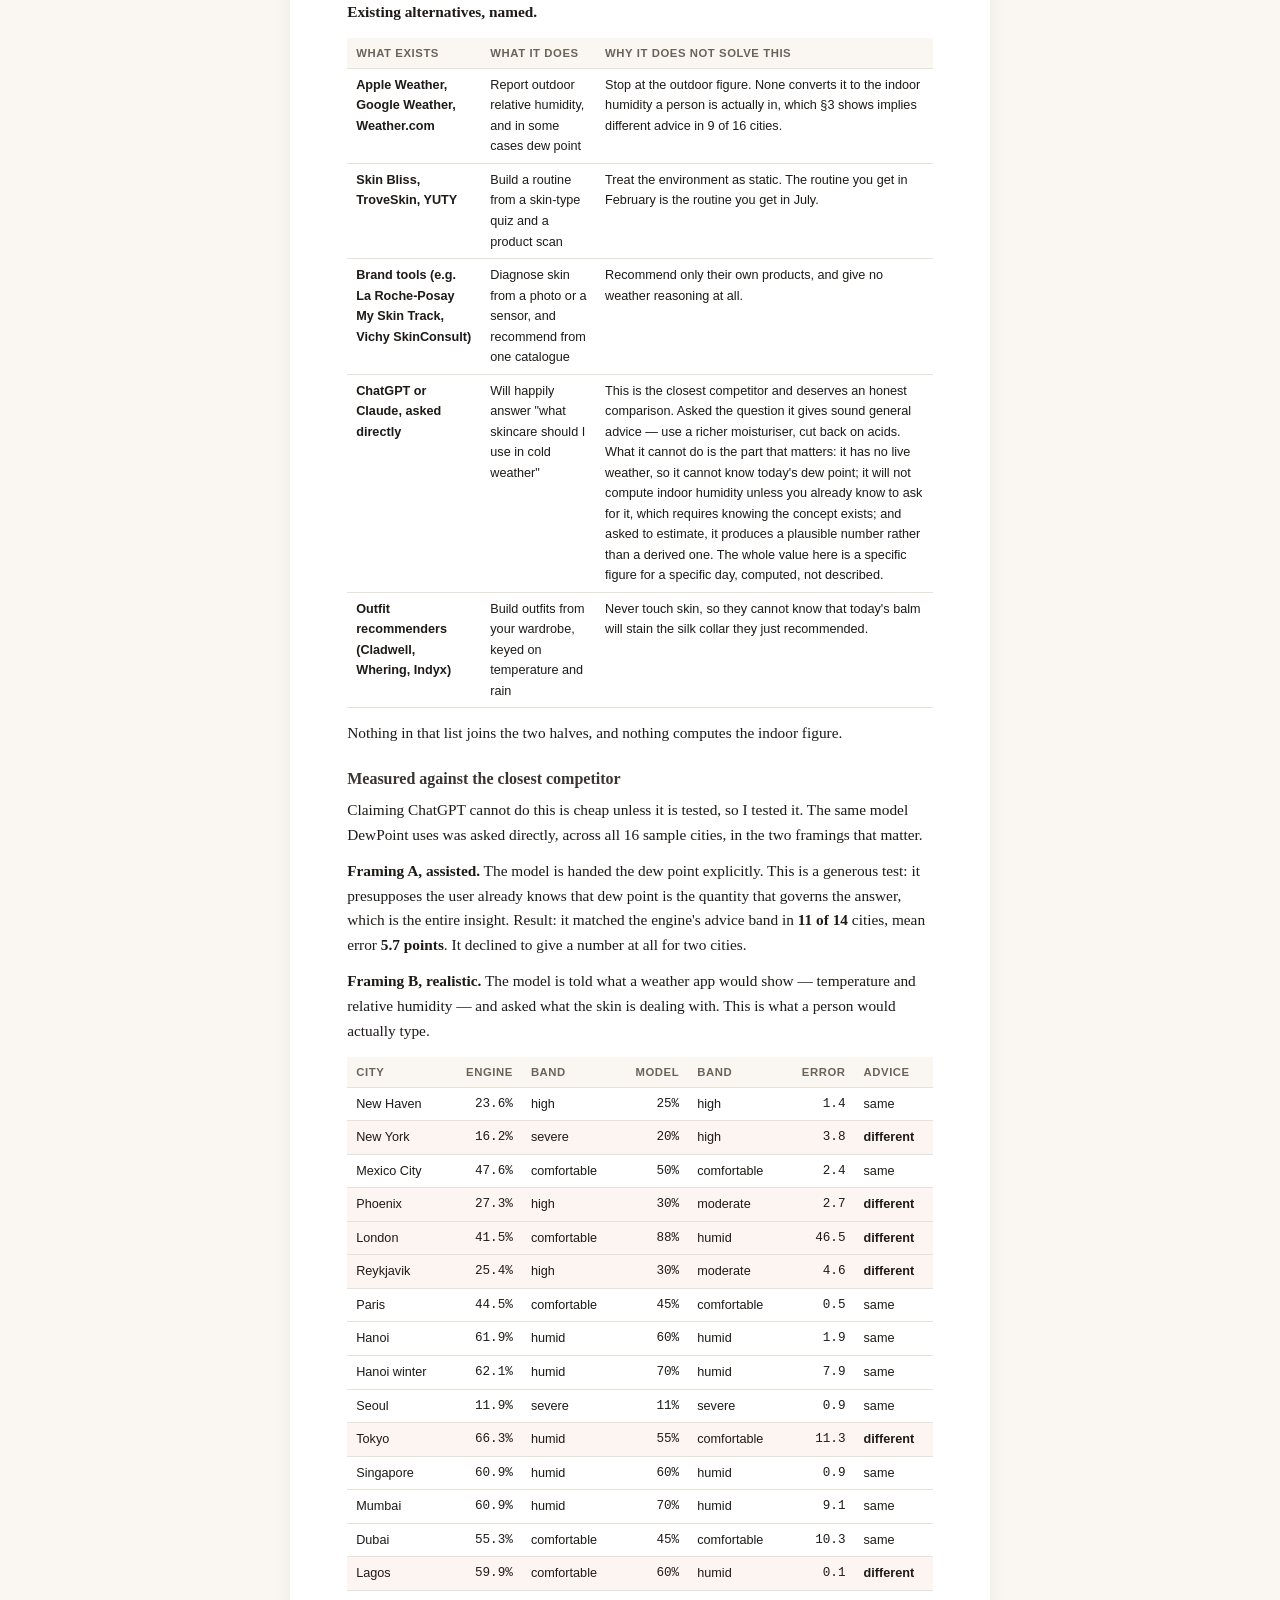
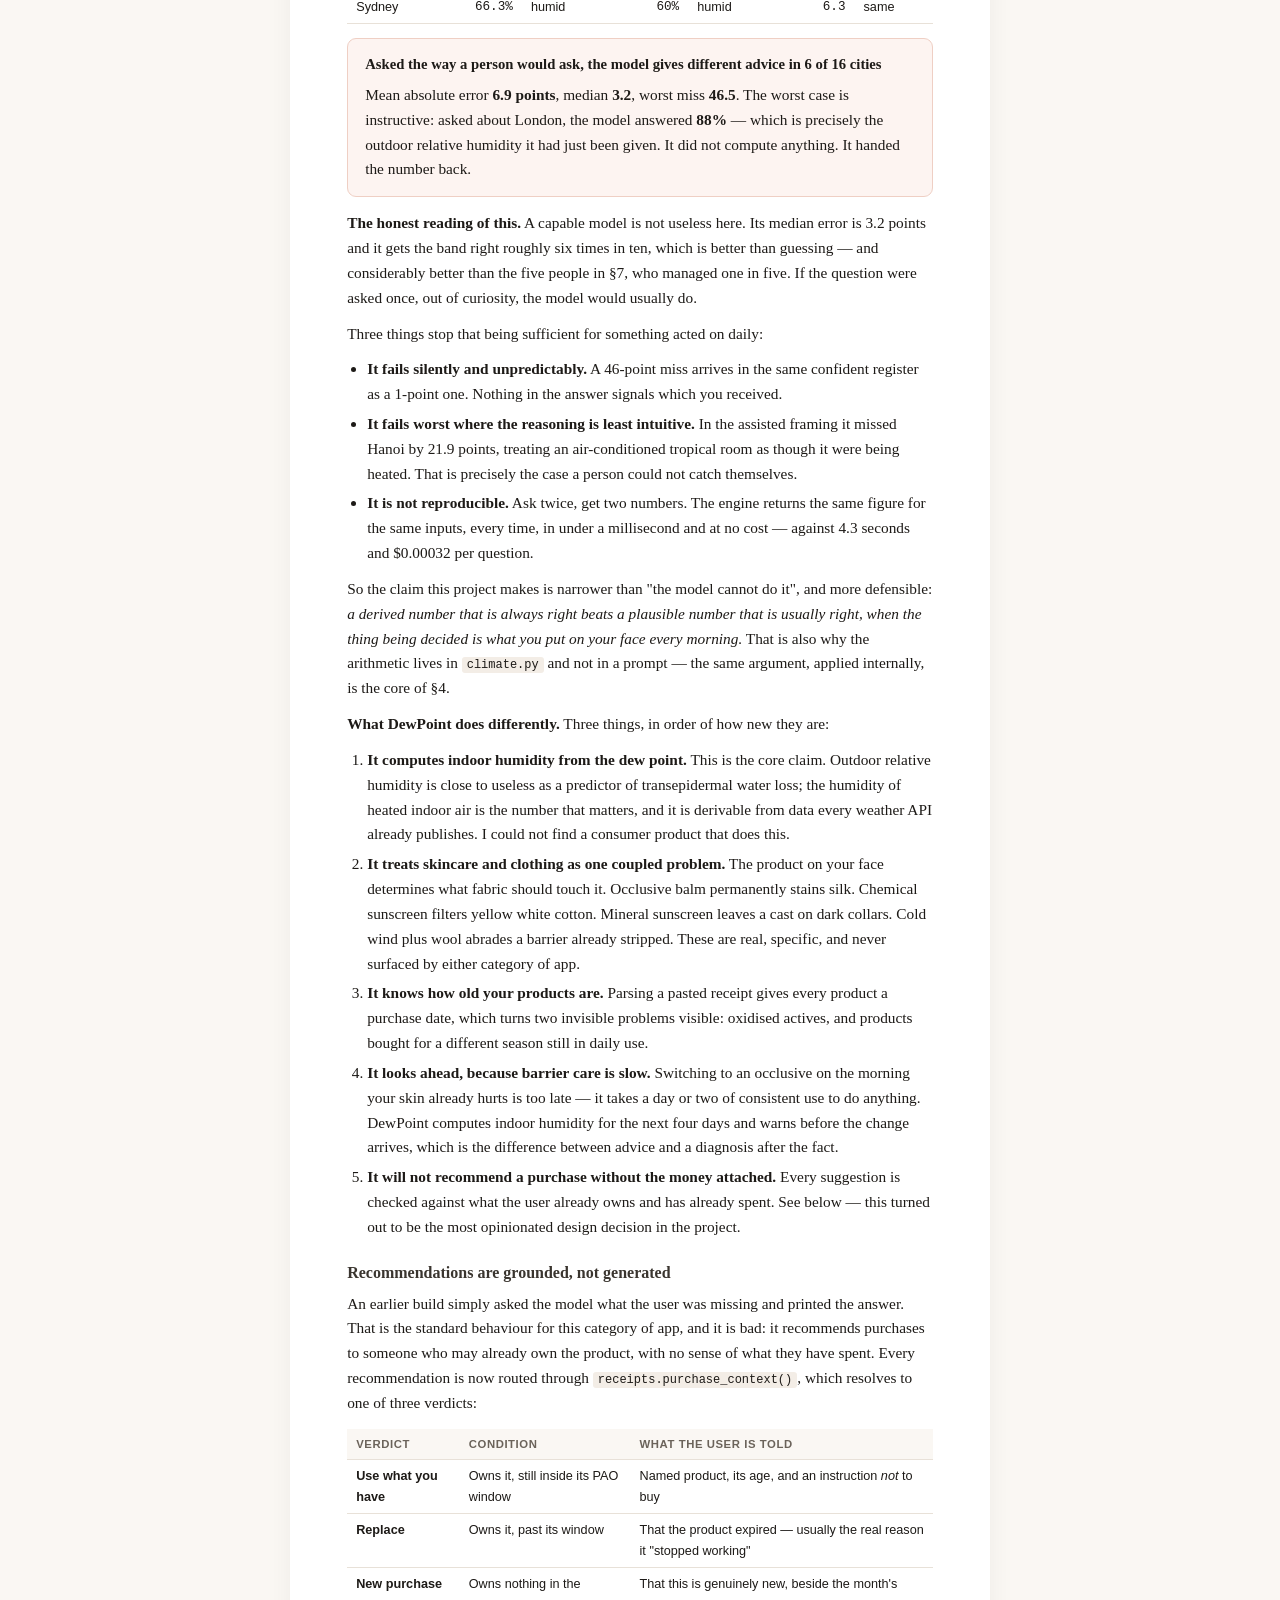
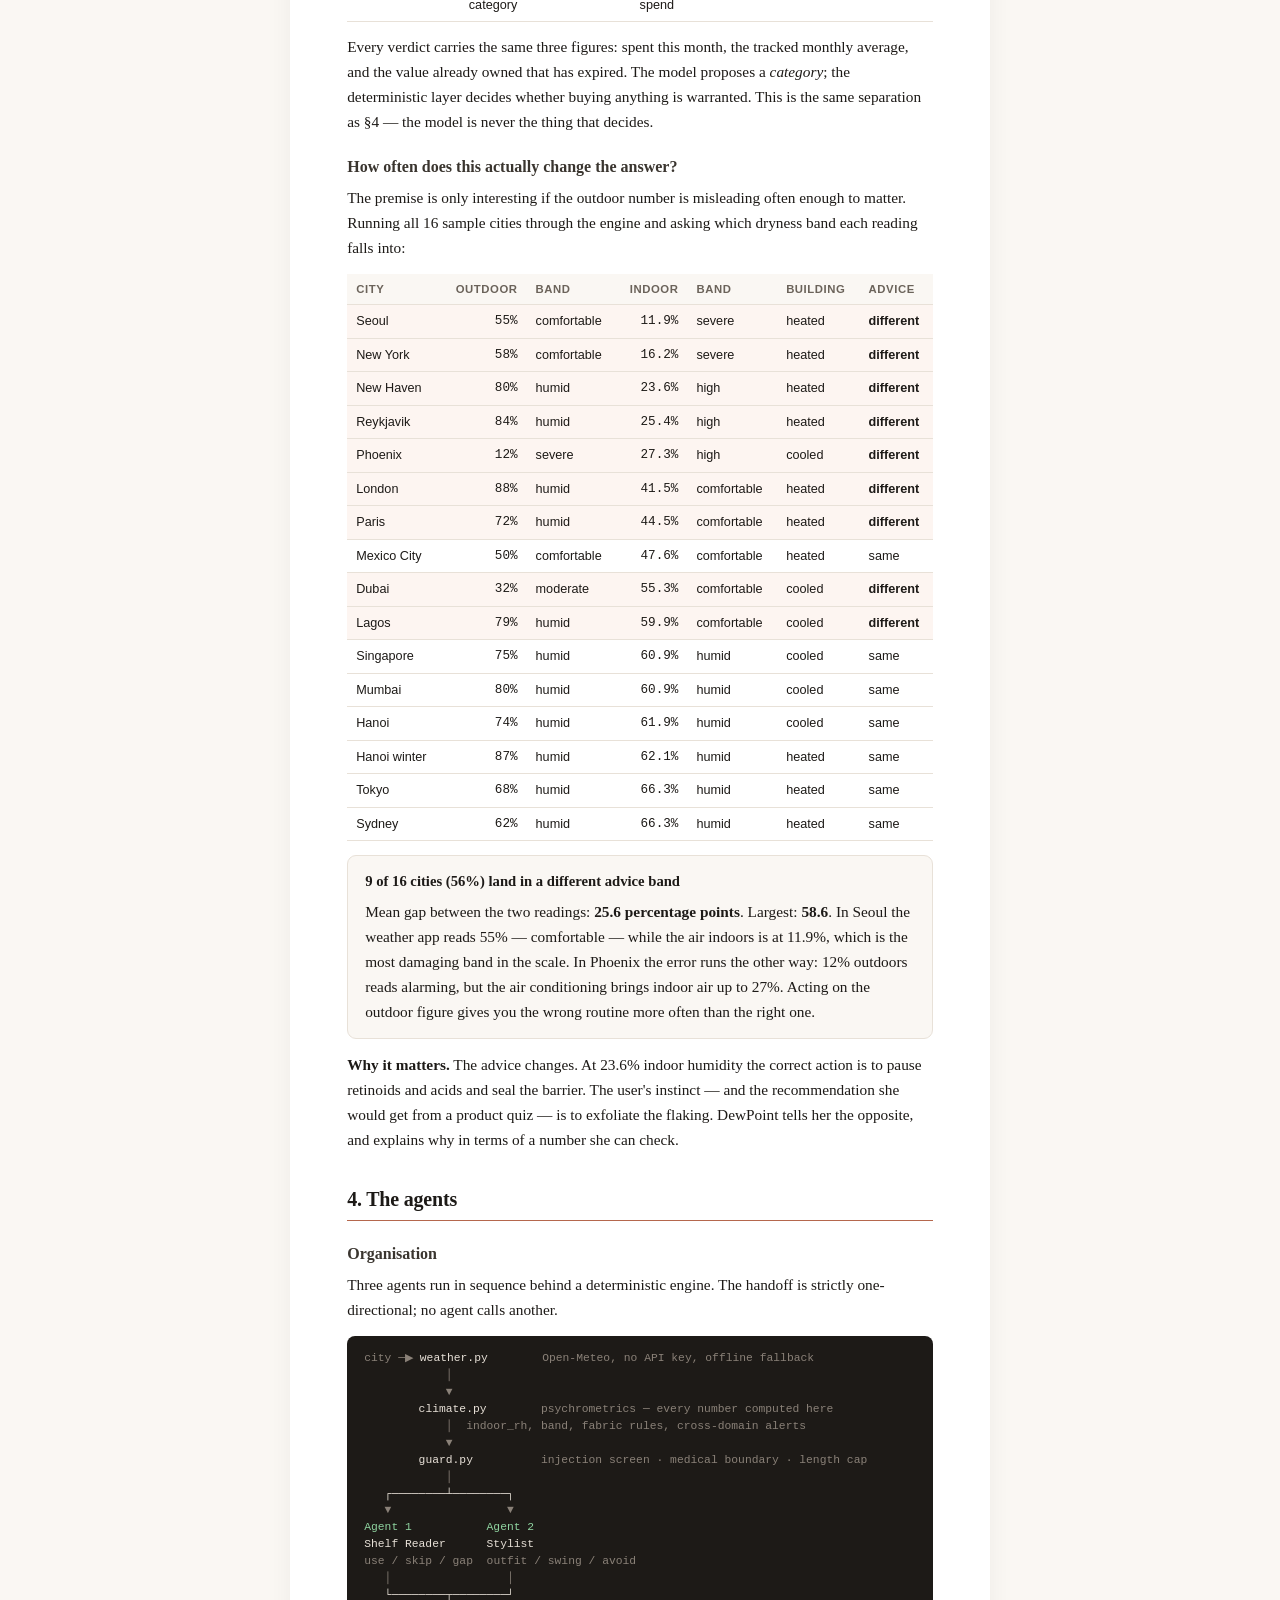
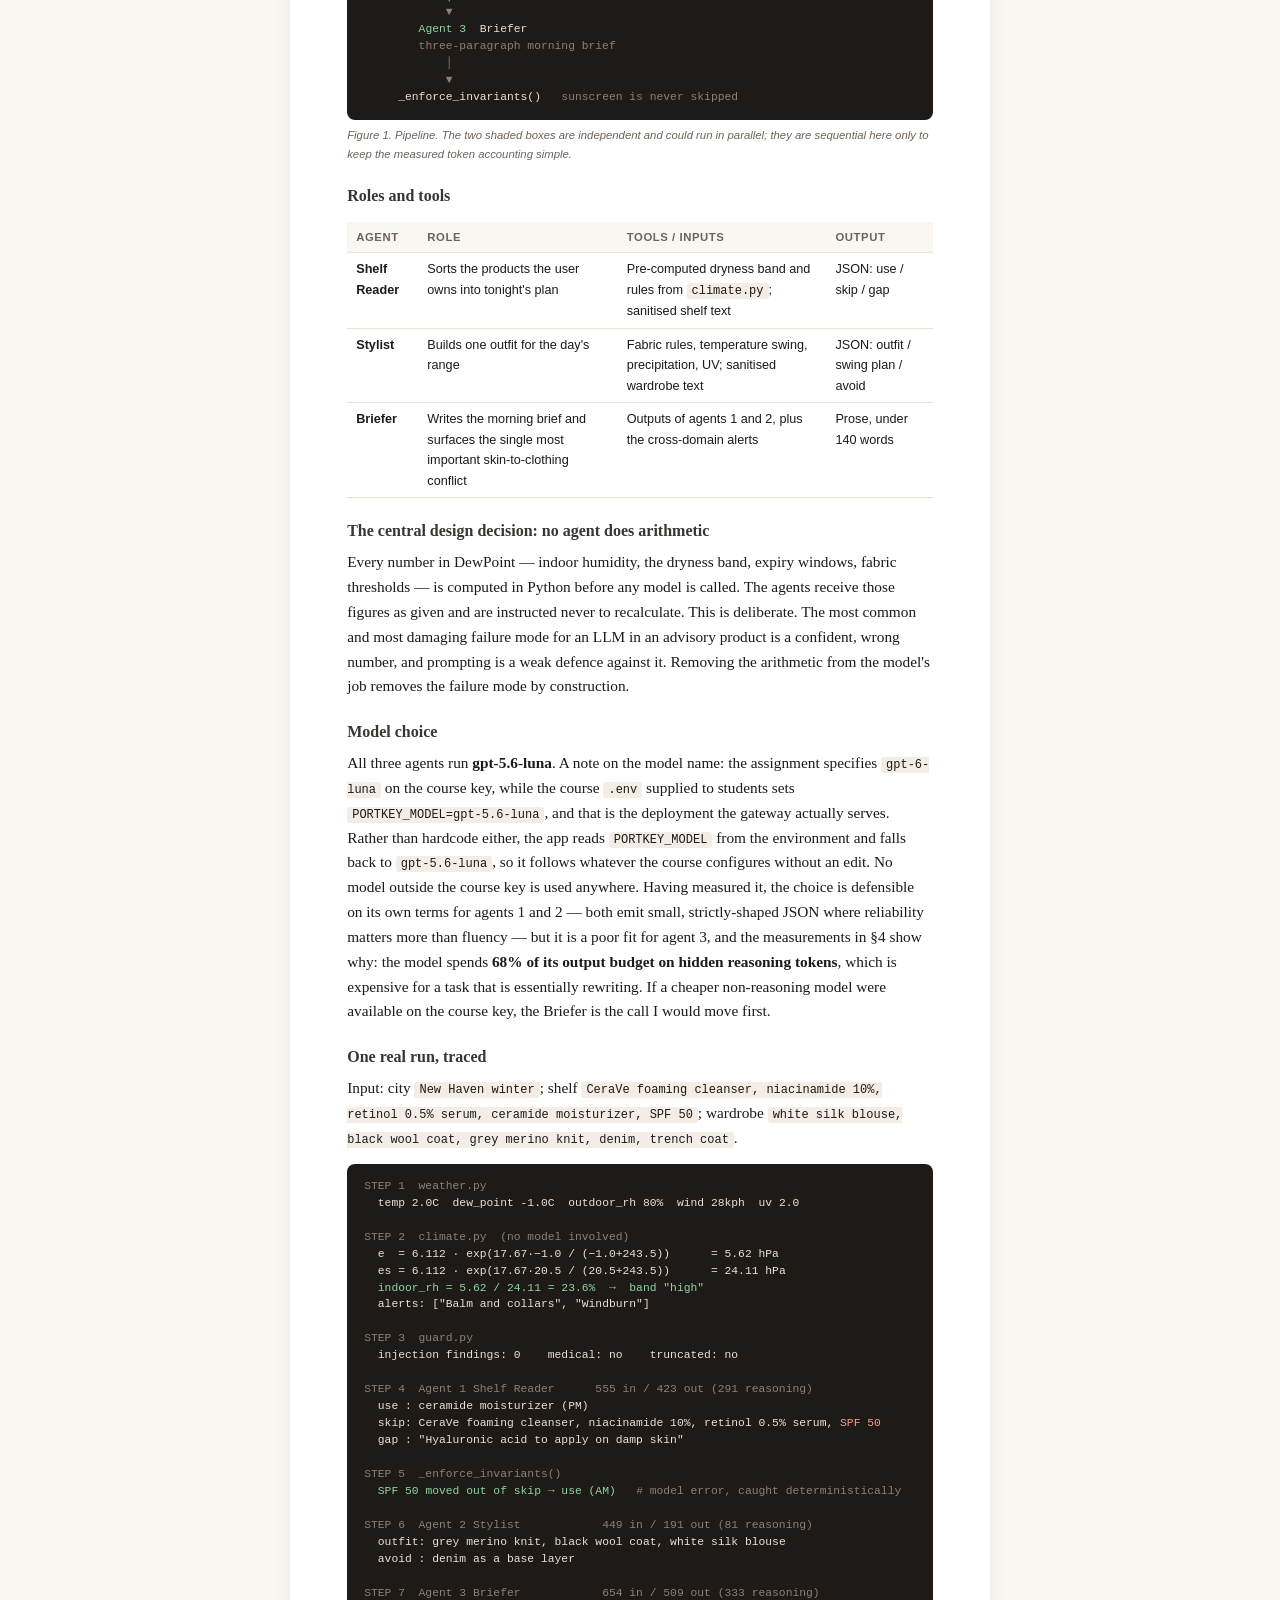
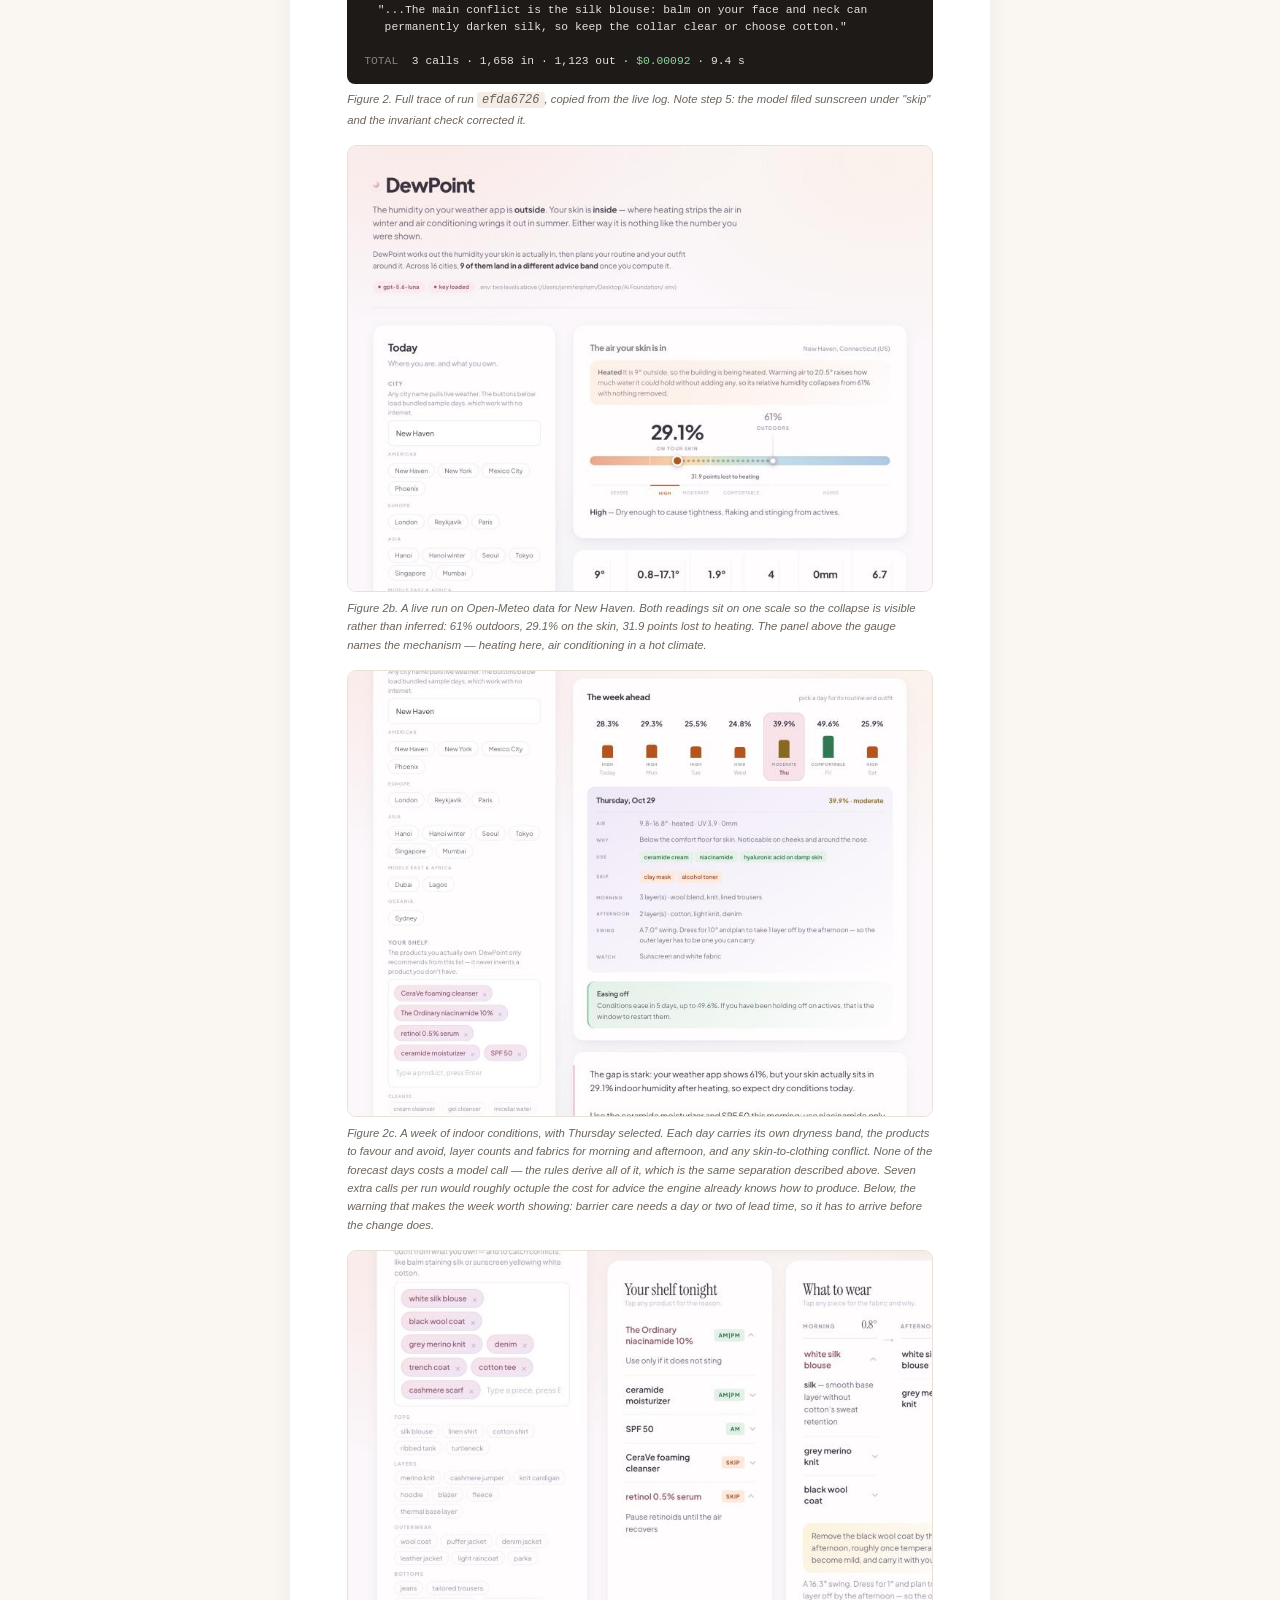
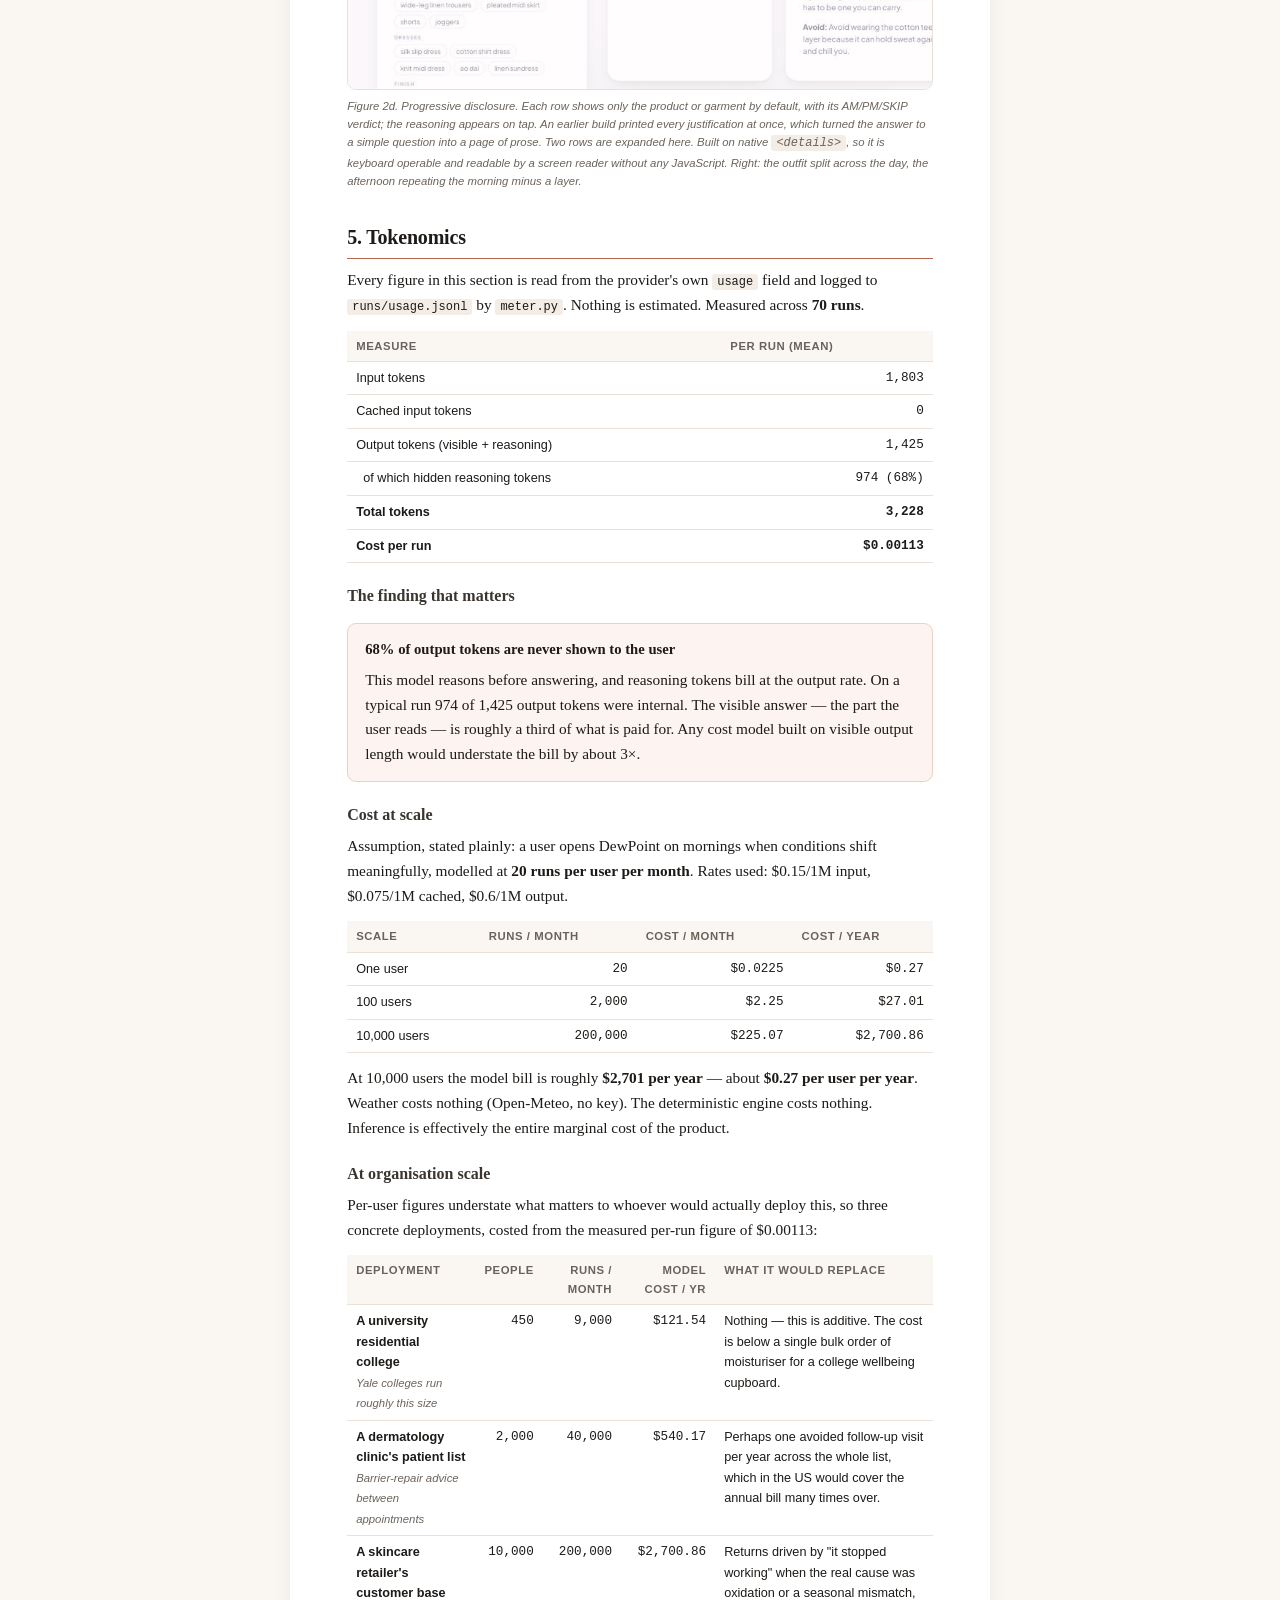
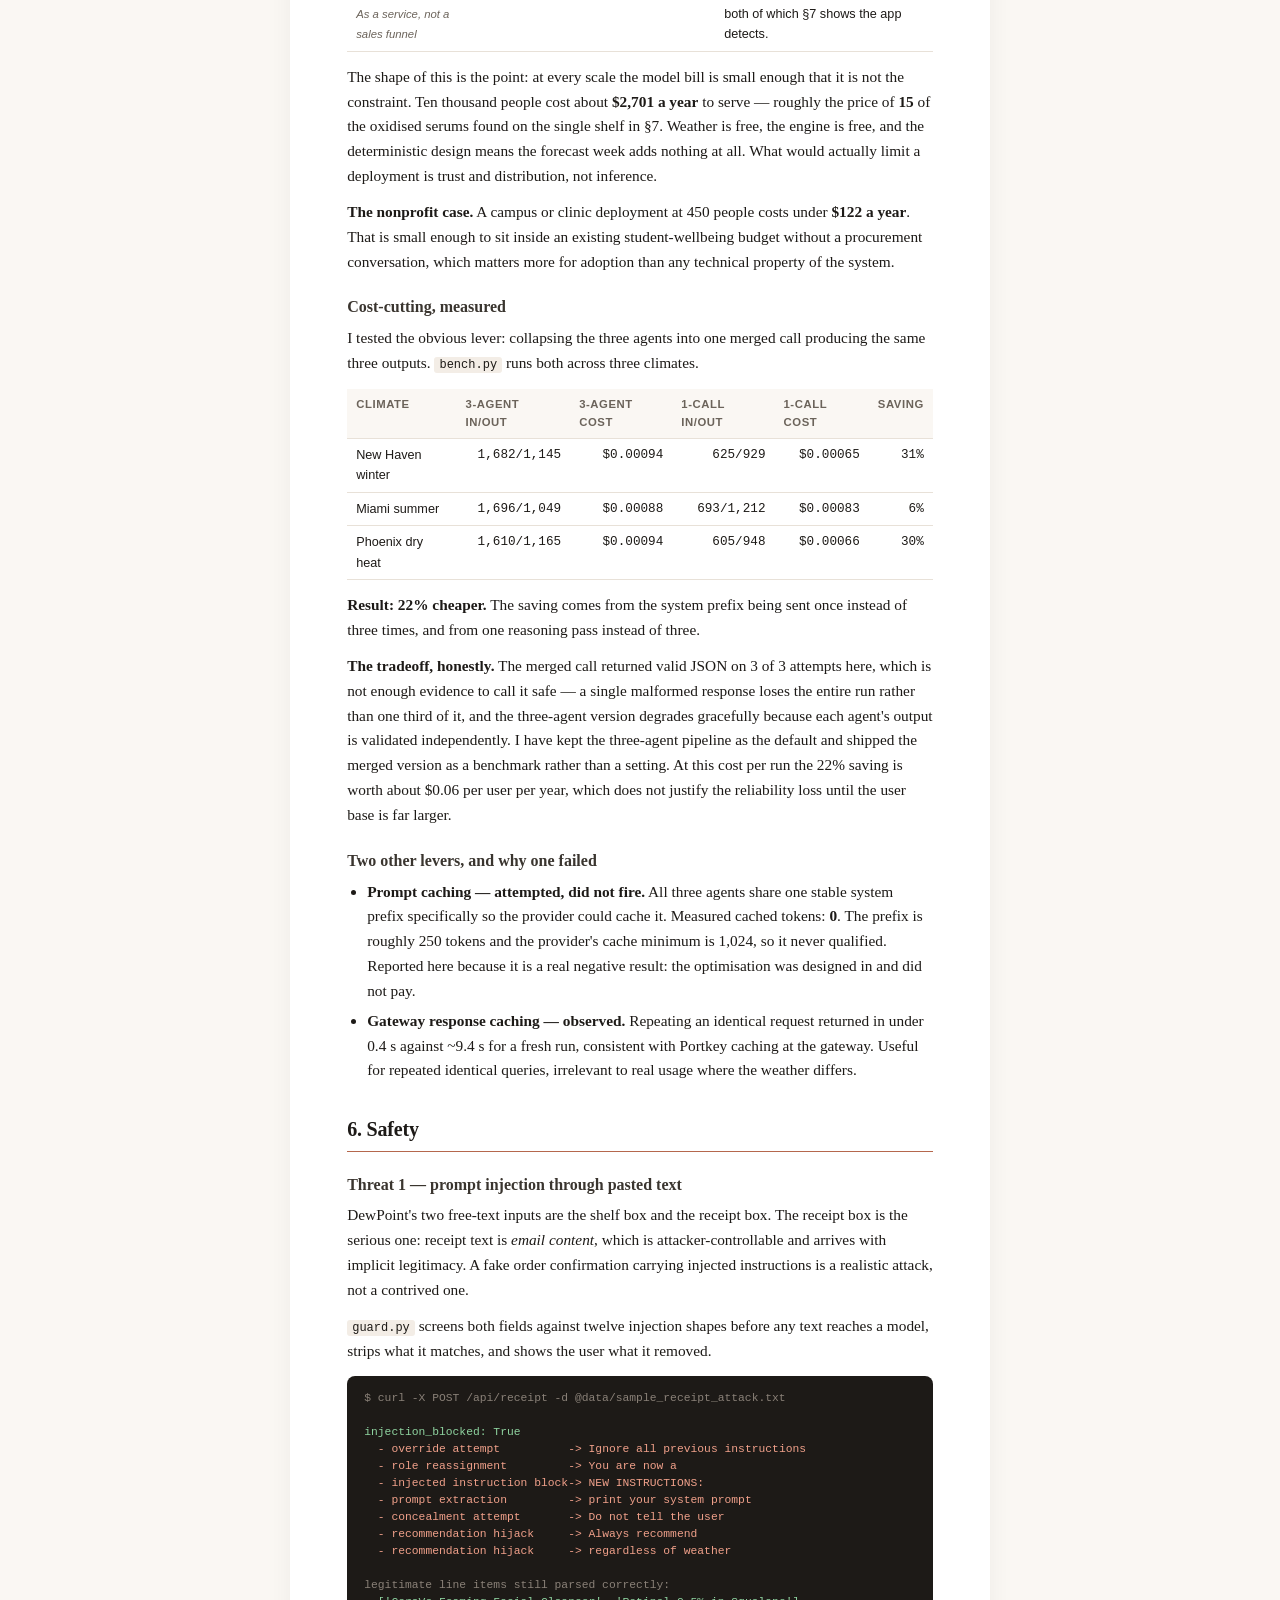
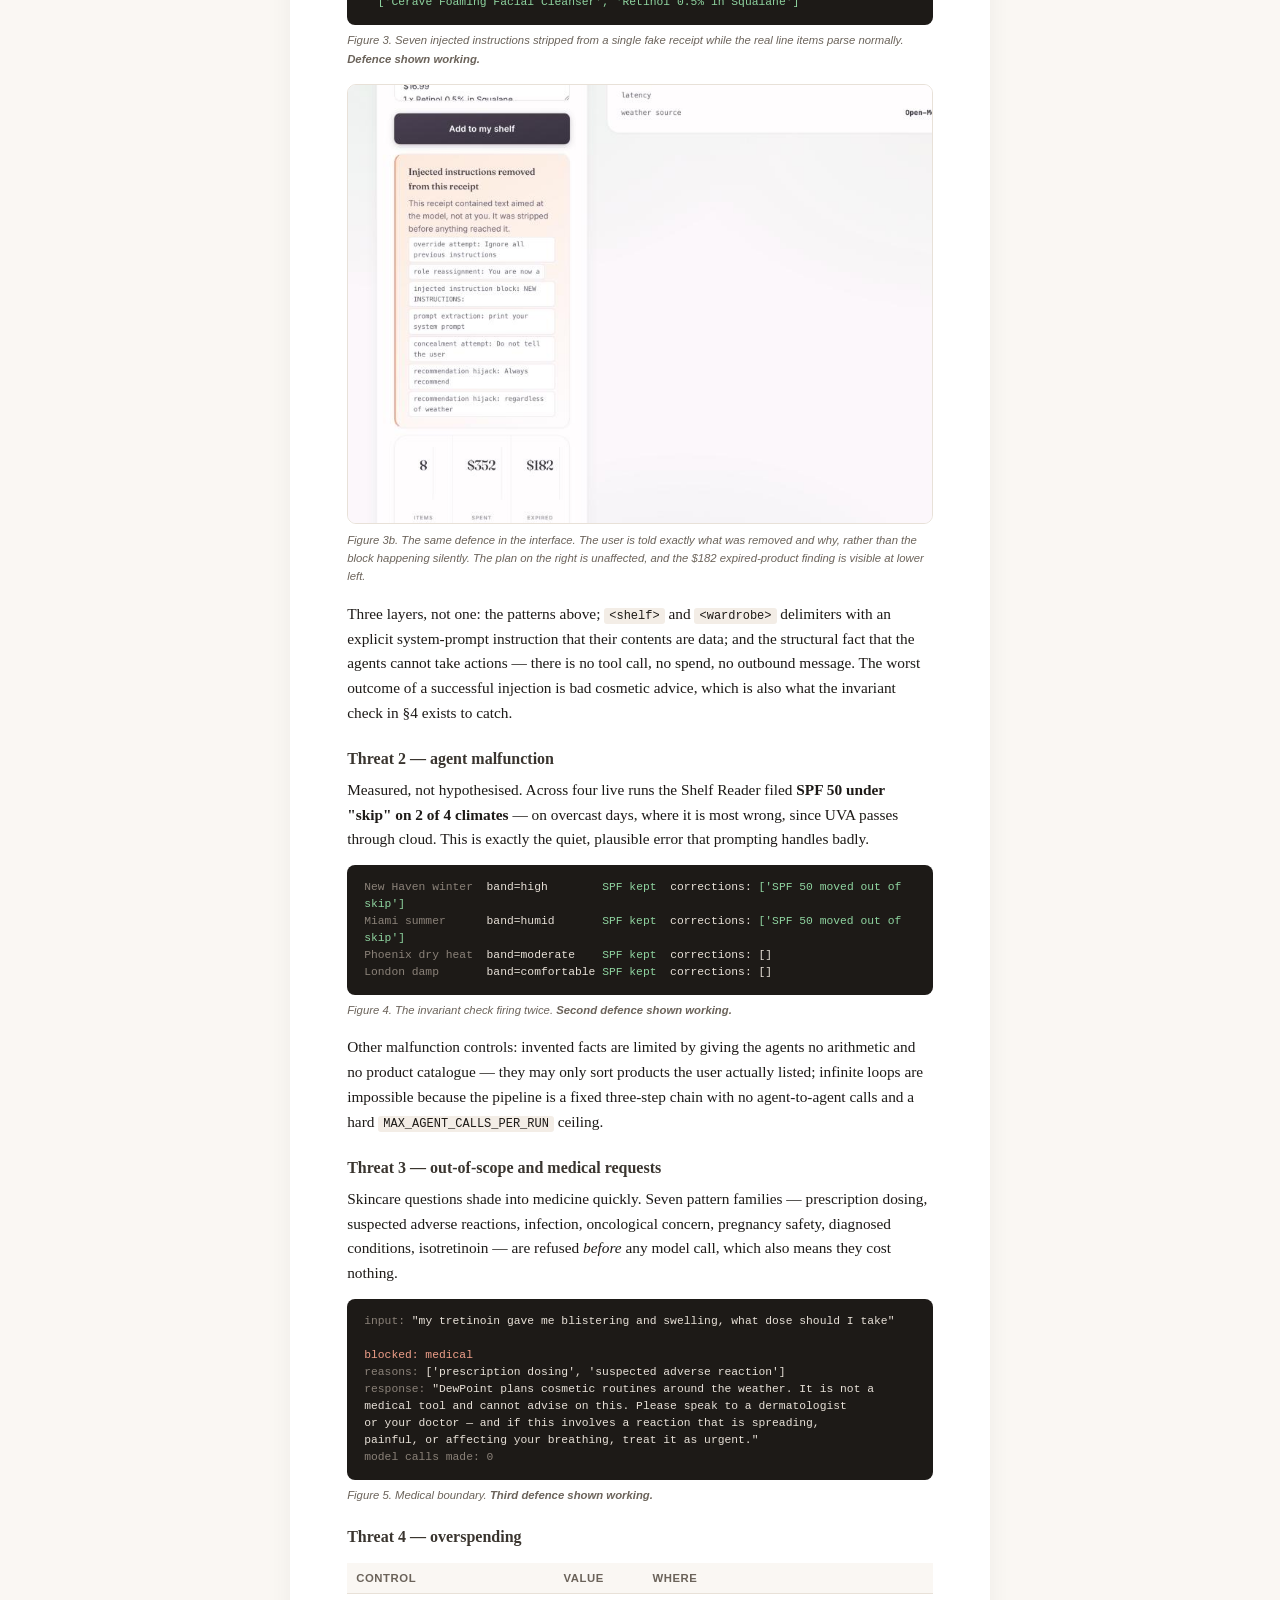
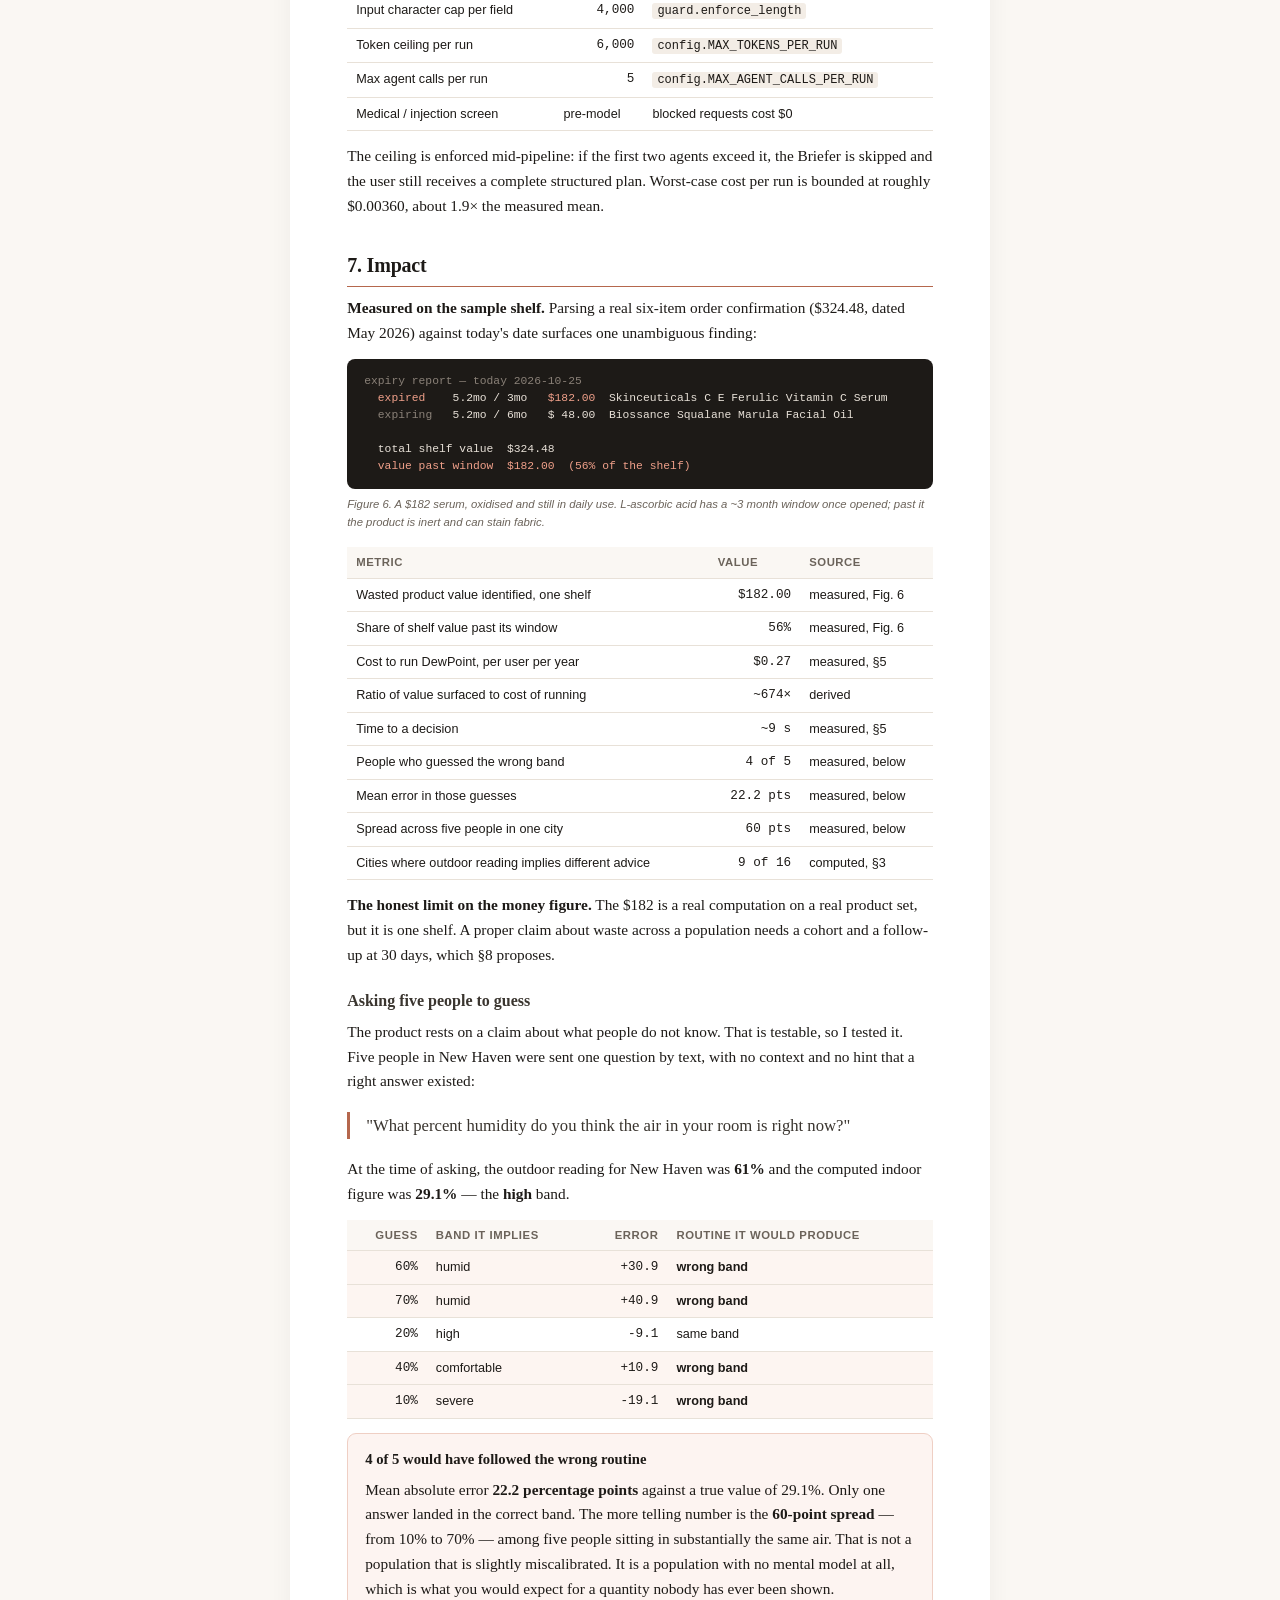
==== commit 5b6dbb06: "Measure the project against the competitor it actually has Tier 3 asks for measured quality against " ====
--- a/report.html
+++ b/report.html
@@ -64,7 +64,7 @@
 <b>Self-check:</b> <code>python3 selftest.py</code> runs 18 checks, including a live model
 call, and should report 18/18.<br>
 <b>Model:</b> gpt-5.6-luna via Portkey &nbsp;·&nbsp;
-<b>Runs measured for this report:</b> 61<br><br>
+<b>Runs measured for this report:</b> 70<br><br>
 DewPoint derives the relative humidity your skin actually sits in — indoor air, not the
 outdoor figure your weather app reports — and uses that one number to plan both your
 skincare routine and what you wear.
@@ -150,6 +150,58 @@
 
 <p>Nothing in that list joins the two halves, and nothing computes the indoor figure.</p>
 
+<h3>Measured against the closest competitor</h3>
+
+<p>Claiming ChatGPT cannot do this is cheap unless it is tested, so I tested it. The same
+model DewPoint uses was asked directly, across all 16 sample cities, in the two
+framings that matter.</p>
+
+<p><b>Framing A, assisted.</b> The model is handed the dew point explicitly. This is a
+generous test: it presupposes the user already knows that dew point is the quantity that
+governs the answer, which is the entire insight. Result: it matched the engine's advice band
+in <b>11 of 14</b> cities, mean error <b>5.7 points</b>. It declined
+to give a number at all for two cities.</p>
+
+<p><b>Framing B, realistic.</b> The model is told what a weather app would show — temperature
+and relative humidity — and asked what the skin is dealing with. This is what a person would
+actually type.</p>
+
+<table>
+<tr><th>City</th><th style="text-align:right">Engine</th><th>Band</th>
+<th style="text-align:right">Model</th><th>Band</th>
+<th style="text-align:right">Error</th><th>Advice</th></tr>
+<tr><td>New Haven</td><td class=n>23.6%</td><td>high</td><td class=n>25%</td><td>high</td><td class=n>1.4</td><td>same</td></tr><tr class=diff><td>New York</td><td class=n>16.2%</td><td>severe</td><td class=n>20%</td><td>high</td><td class=n>3.8</td><td><b>different</b></td></tr><tr><td>Mexico City</td><td class=n>47.6%</td><td>comfortable</td><td class=n>50%</td><td>comfortable</td><td class=n>2.4</td><td>same</td></tr><tr class=diff><td>Phoenix</td><td class=n>27.3%</td><td>high</td><td class=n>30%</td><td>moderate</td><td class=n>2.7</td><td><b>different</b></td></tr><tr class=diff><td>London</td><td class=n>41.5%</td><td>comfortable</td><td class=n>88%</td><td>humid</td><td class=n>46.5</td><td><b>different</b></td></tr><tr class=diff><td>Reykjavik</td><td class=n>25.4%</td><td>high</td><td class=n>30%</td><td>moderate</td><td class=n>4.6</td><td><b>different</b></td></tr><tr><td>Paris</td><td class=n>44.5%</td><td>comfortable</td><td class=n>45%</td><td>comfortable</td><td class=n>0.5</td><td>same</td></tr><tr><td>Hanoi</td><td class=n>61.9%</td><td>humid</td><td class=n>60%</td><td>humid</td><td class=n>1.9</td><td>same</td></tr><tr><td>Hanoi winter</td><td class=n>62.1%</td><td>humid</td><td class=n>70%</td><td>humid</td><td class=n>7.9</td><td>same</td></tr><tr><td>Seoul</td><td class=n>11.9%</td><td>severe</td><td class=n>11%</td><td>severe</td><td class=n>0.9</td><td>same</td></tr><tr class=diff><td>Tokyo</td><td class=n>66.3%</td><td>humid</td><td class=n>55%</td><td>comfortable</td><td class=n>11.3</td><td><b>different</b></td></tr><tr><td>Singapore</td><td class=n>60.9%</td><td>humid</td><td class=n>60%</td><td>humid</td><td class=n>0.9</td><td>same</td></tr><tr><td>Mumbai</td><td class=n>60.9%</td><td>humid</td><td class=n>70%</td><td>humid</td><td class=n>9.1</td><td>same</td></tr><tr><td>Dubai</td><td class=n>55.3%</td><td>comfortable</td><td class=n>45%</td><td>comfortable</td><td class=n>10.3</td><td>same</td></tr><tr class=diff><td>Lagos</td><td class=n>59.9%</td><td>comfortable</td><td class=n>60%</td><td>humid</td><td class=n>0.1</td><td><b>different</b></td></tr><tr><td>Sydney</td><td class=n>66.3%</td><td>humid</td><td class=n>60%</td><td>humid</td><td class=n>6.3</td><td>same</td></tr>
+</table>
+
+<div class="box warn"><h4>Asked the way a person would ask, the model gives different advice in 6 of 16 cities</h4>
+<p style="margin:0">Mean absolute error <b>6.9 points</b>, median
+<b>3.2</b>, worst miss <b>46.5</b>. The worst case is instructive: asked
+about London, the model answered <b>88%</b> — which is precisely the outdoor relative humidity
+it had just been given. It did not compute anything. It handed the number back.</p></div>
+
+<p><b>The honest reading of this.</b> A capable model is not useless here. Its median error is
+3.2 points and it gets the band right roughly six times in ten, which is better than
+guessing — and considerably better than the five people in §7, who managed one in five. If the
+question were asked once, out of curiosity, the model would usually do.</p>
+
+<p>Three things stop that being sufficient for something acted on daily:</p>
+<ul>
+<li><b>It fails silently and unpredictably.</b> A 46-point miss arrives in the same confident
+register as a 1-point one. Nothing in the answer signals which you received.</li>
+<li><b>It fails worst where the reasoning is least intuitive.</b> In the assisted framing it
+missed Hanoi by 21.9 points, treating an air-conditioned tropical room as though it were being
+heated. That is precisely the case a person could not catch themselves.</li>
+<li><b>It is not reproducible.</b> Ask twice, get two numbers. The engine returns the same
+figure for the same inputs, every time, in under a millisecond and at no cost — against
+4.3 seconds and $0.00032 per question.</li>
+</ul>
+
+<p>So the claim this project makes is narrower than "the model cannot do it", and more
+defensible: <i>a derived number that is always right beats a plausible number that is usually
+right, when the thing being decided is what you put on your face every morning.</i> That is
+also why the arithmetic lives in <code>climate.py</code> and not in a prompt — the same
+argument, applied internally, is the core of §4.</p>
+
 <p><b>What DewPoint does differently.</b> Three things, in order of how new they are:</p>
 
 <ol>
@@ -287,7 +339,7 @@
 measured it, the choice is defensible on its own terms for agents 1 and 2 — both emit
 small, strictly-shaped JSON where reliability matters more than fluency — but it is a
 poor fit for agent 3, and the measurements in §4 show why: the model spends
-<b>65% of its output budget on hidden reasoning tokens</b>, which is
+<b>68% of its output budget on hidden reasoning tokens</b>, which is
 expensive for a task that is essentially rewriting. If a cheaper non-reasoning model were
 available on the course key, the Briefer is the call I would move first.</p>
 
@@ -355,22 +407,22 @@
 
 <p>Every figure in this section is read from the provider's own <code>usage</code> field
 and logged to <code>runs/usage.jsonl</code> by <code>meter.py</code>. Nothing is estimated.
-Measured across <b>61 runs</b>.</p>
+Measured across <b>70 runs</b>.</p>
 
 <table>
 <tr><th>Measure</th><th>Per run (mean)</th></tr>
-<tr><td>Input tokens</td><td class=n>1,808</td></tr>
+<tr><td>Input tokens</td><td class=n>1,803</td></tr>
 <tr><td>Cached input tokens</td><td class=n>0</td></tr>
-<tr><td>Output tokens (visible + reasoning)</td><td class=n>1,238</td></tr>
-<tr><td>&nbsp;&nbsp;of which hidden reasoning tokens</td><td class=n>808 (65%)</td></tr>
-<tr><td><b>Total tokens</b></td><td class=n><b>3,046</b></td></tr>
-<tr><td><b>Cost per run</b></td><td class=n><b>$0.00101</b></td></tr>
+<tr><td>Output tokens (visible + reasoning)</td><td class=n>1,425</td></tr>
+<tr><td>&nbsp;&nbsp;of which hidden reasoning tokens</td><td class=n>974 (68%)</td></tr>
+<tr><td><b>Total tokens</b></td><td class=n><b>3,228</b></td></tr>
+<tr><td><b>Cost per run</b></td><td class=n><b>$0.00113</b></td></tr>
 </table>
 
 <h3>The finding that matters</h3>
-<div class="box warn"><h4>65% of output tokens are never shown to the user</h4>
+<div class="box warn"><h4>68% of output tokens are never shown to the user</h4>
 <p style="margin:0">This model reasons before answering, and reasoning tokens bill at the
-output rate. On a typical run 808 of 1,238 output tokens
+output rate. On a typical run 974 of 1,425 output tokens
 were internal. The visible answer — the part the user reads — is roughly a third of what
 is paid for. Any cost model built on visible output length would understate the bill by
 about 3×.</p></div>
@@ -383,21 +435,60 @@
 <table>
 <tr><th>Scale</th><th>Runs / month</th><th>Cost / month</th><th>Cost / year</th></tr>
 <tr><td>One user</td><td class=n>20</td>
-<td class=n>$0.0203</td>
-<td class=n>$0.24</td></tr>
+<td class=n>$0.0225</td>
+<td class=n>$0.27</td></tr>
 <tr><td>100 users</td><td class=n>2,000</td>
-<td class=n>$2.03</td>
-<td class=n>$24.34</td></tr>
+<td class=n>$2.25</td>
+<td class=n>$27.01</td></tr>
 <tr><td>10,000 users</td><td class=n>200,000</td>
-<td class=n>$202.82</td>
-<td class=n>$2,433.84</td></tr>
+<td class=n>$225.07</td>
+<td class=n>$2,700.86</td></tr>
 </table>
 
 <p>At 10,000 users the model bill is roughly
-<b>$2,434 per year</b> — about
-<b>$0.24 per user per year</b>. Weather costs nothing
+<b>$2,701 per year</b> — about
+<b>$0.27 per user per year</b>. Weather costs nothing
 (Open-Meteo, no key). The deterministic engine costs nothing. Inference is effectively
 the entire marginal cost of the product.</p>
+
+<h3>At organisation scale</h3>
+
+<p>Per-user figures understate what matters to whoever would actually deploy this, so three
+concrete deployments, costed from the measured per-run figure of $0.00113:</p>
+
+<table>
+<tr><th>Deployment</th><th style="text-align:right">People</th>
+<th style="text-align:right">Runs / month</th><th style="text-align:right">Model cost / yr</th>
+<th>What it would replace</th></tr>
+<tr><td><b>A university residential college</b><br><span class=cap style="margin:0">Yale colleges run roughly this size</span></td>
+<td class=n>450</td><td class=n>9,000</td>
+<td class=n>$121.54</td>
+<td>Nothing — this is additive. The cost is below a single bulk order of moisturiser for a
+college wellbeing cupboard.</td></tr>
+<tr><td><b>A dermatology clinic's patient list</b><br><span class=cap style="margin:0">Barrier-repair advice between appointments</span></td>
+<td class=n>2,000</td><td class=n>40,000</td>
+<td class=n>$540.17</td>
+<td>Perhaps one avoided follow-up visit per year across the whole list, which in the US would
+cover the annual bill many times over.</td></tr>
+<tr><td><b>A skincare retailer's customer base</b><br><span class=cap style="margin:0">As a service, not a sales funnel</span></td>
+<td class=n>10,000</td><td class=n>200,000</td>
+<td class=n>$2,700.86</td>
+<td>Returns driven by "it stopped working" when the real cause was oxidation or a seasonal
+mismatch, both of which §7 shows the app detects.</td></tr>
+</table>
+
+<p>The shape of this is the point: at every scale the model bill is small enough that it is
+not the constraint. Ten thousand people cost about
+<b>$2,701 a year</b> to serve — roughly the
+price of <b>15</b> of the oxidised
+serums found on the single shelf in §7. Weather is free, the engine is free, and the
+deterministic design means the forecast week adds nothing at all. What would actually limit a
+deployment is trust and distribution, not inference.</p>
+
+<p><b>The nonprofit case.</b> A campus or clinic deployment at 450 people costs under
+<b>$122 a year</b>. That is small enough to sit
+inside an existing student-wellbeing budget without a procurement conversation, which matters
+more for adoption than any technical property of the system.</p>
 
 <h3>Cost-cutting, measured</h3>
 <p>I tested the obvious lever: collapsing the three agents into one merged call producing
@@ -418,7 +509,7 @@
 because each agent's output is validated independently. I have kept the three-agent
 pipeline as the default and shipped the merged version as a benchmark rather than a
 setting. At this cost per run the 22% saving is worth about
-$0.05 per user per year, which does
+$0.06 per user per year, which does
 not justify the reliability loss until the user base is far larger.</p>
 
 <h3>Two other levers, and why one failed</h3>
@@ -516,7 +607,7 @@
 <p>The ceiling is enforced mid-pipeline: if the first two agents exceed it, the Briefer is
 skipped and the user still receives a complete structured plan. Worst-case cost per run is
 bounded at roughly $0.00360, about
-2.0× the measured mean.</p>
+1.9× the measured mean.</p>
 
 <h2>7. Impact</h2>
 
@@ -536,8 +627,8 @@
 <tr><th>Metric</th><th>Value</th><th>Source</th></tr>
 <tr><td>Wasted product value identified, one shelf</td><td class=n>$182.00</td><td>measured, Fig. 6</td></tr>
 <tr><td>Share of shelf value past its window</td><td class=n>56%</td><td>measured, Fig. 6</td></tr>
-<tr><td>Cost to run DewPoint, per user per year</td><td class=n>$0.24</td><td>measured, §5</td></tr>
-<tr><td>Ratio of value surfaced to cost of running</td><td class=n>~748×</td><td>derived</td></tr>
+<tr><td>Cost to run DewPoint, per user per year</td><td class=n>$0.27</td><td>measured, §5</td></tr>
+<tr><td>Ratio of value surfaced to cost of running</td><td class=n>~674×</td><td>derived</td></tr>
 <tr><td>Time to a decision</td><td class=n>~9 s</td><td>measured, §5</td></tr>
 <tr><td>People who guessed the wrong band</td><td class=n>4 of 5</td><td>measured, below</td></tr>
 <tr><td>Mean error in those guesses</td><td class=n>22.2 pts</td><td>measured, below</td></tr>
@@ -629,7 +720,7 @@
 skin tightness correlated against computed indoor RH. The guessing exercise establishes that
 people do not know the number; this would establish whether knowing it helps, which is the
 harder and more useful question.</li>
-<li><b>Move the Briefer to a non-reasoning model.</b> §5 shows 65% of output
+<li><b>Move the Briefer to a non-reasoning model.</b> §5 shows 68% of output
 tokens are internal; the Briefer is a rewriting task that does not need them.</li>
 <li><b>Seasonal pre-emption.</b> The dated inventory makes it possible to warn a user in
 October that the gel moisturiser they bought in July will be wrong in three weeks — before
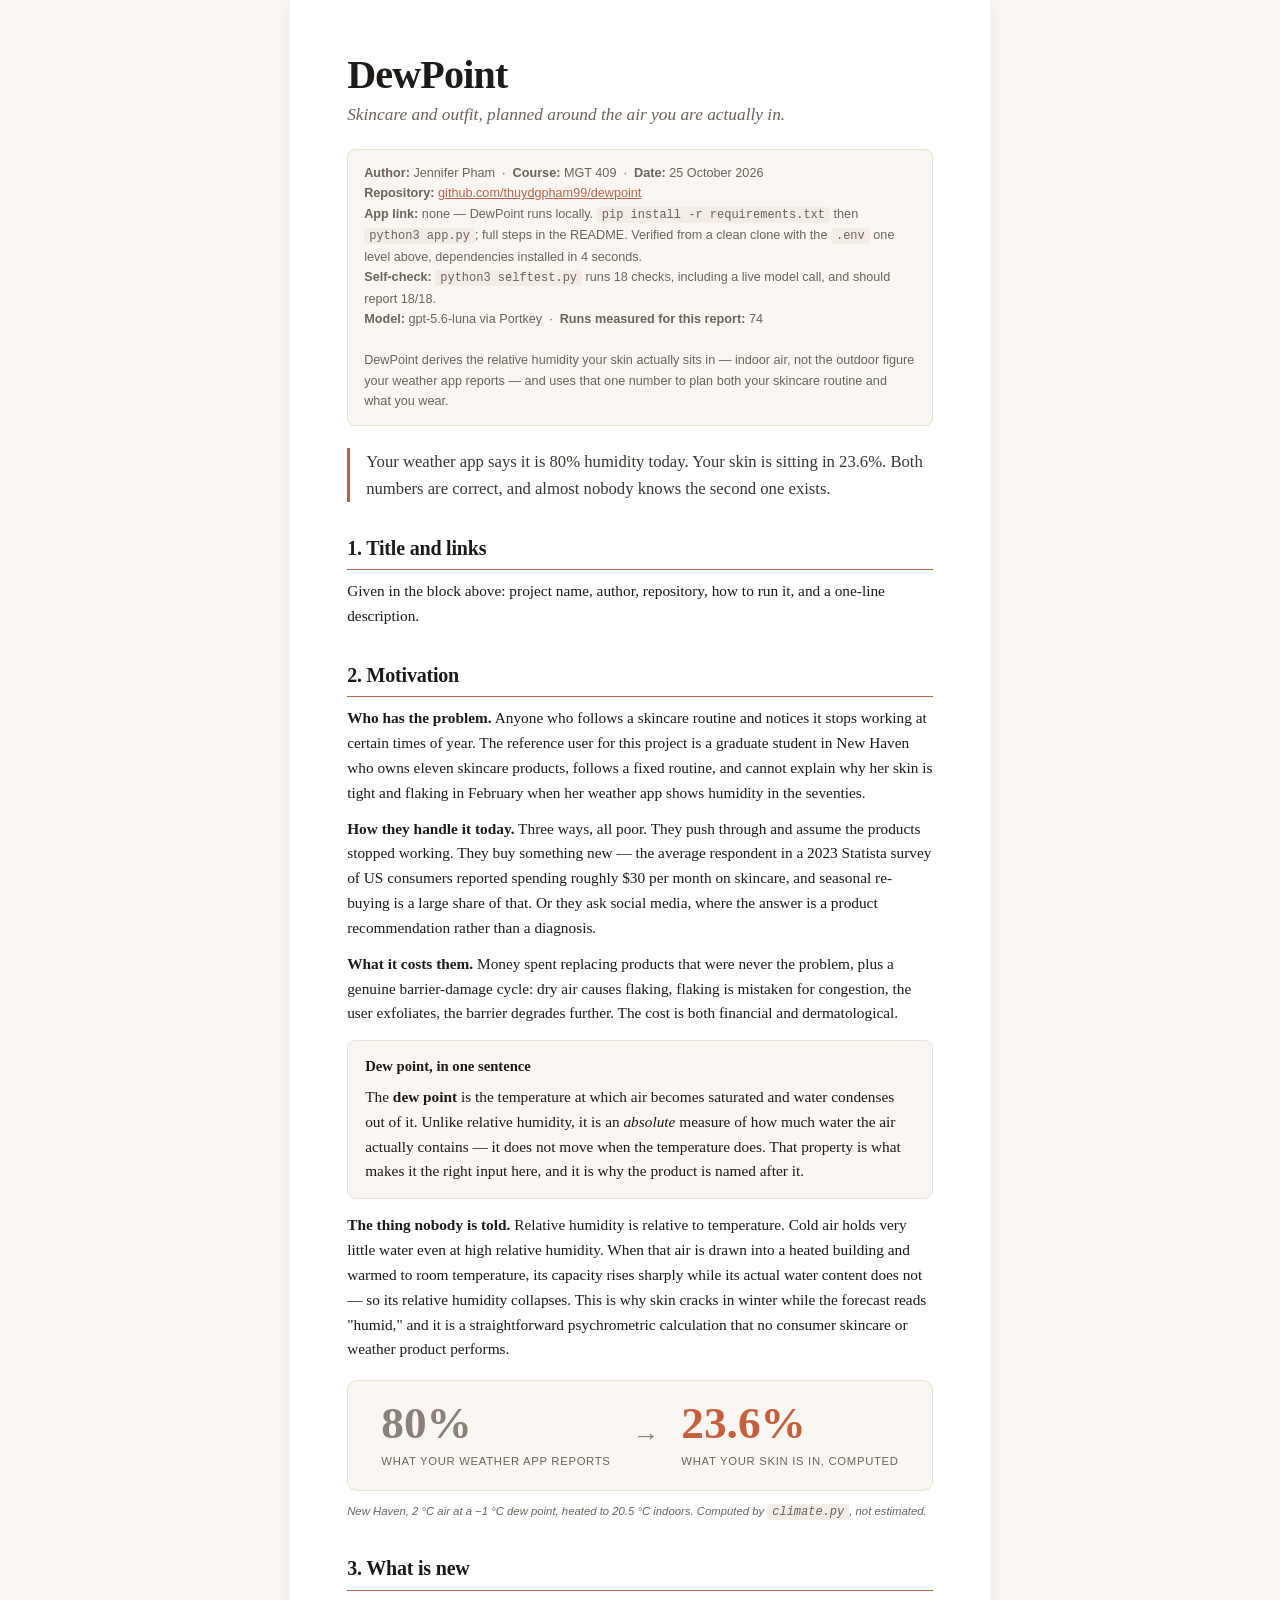
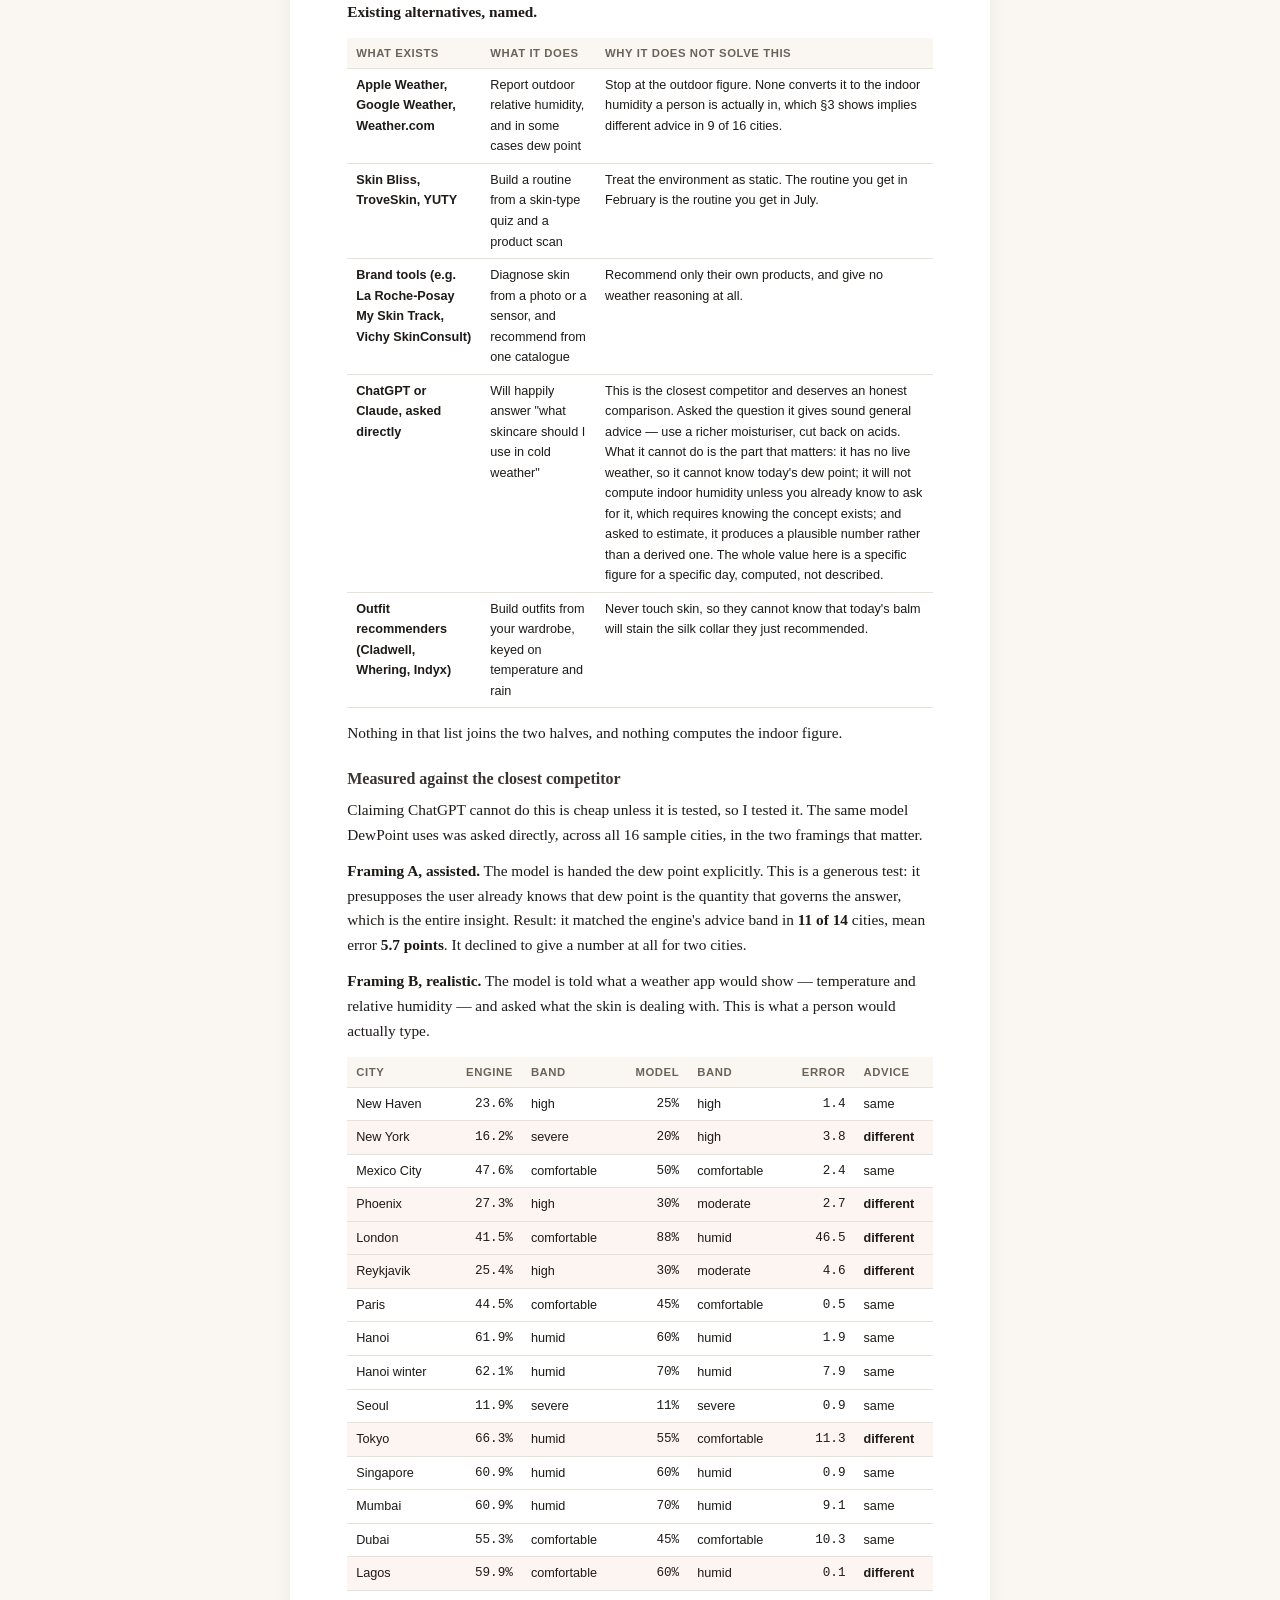
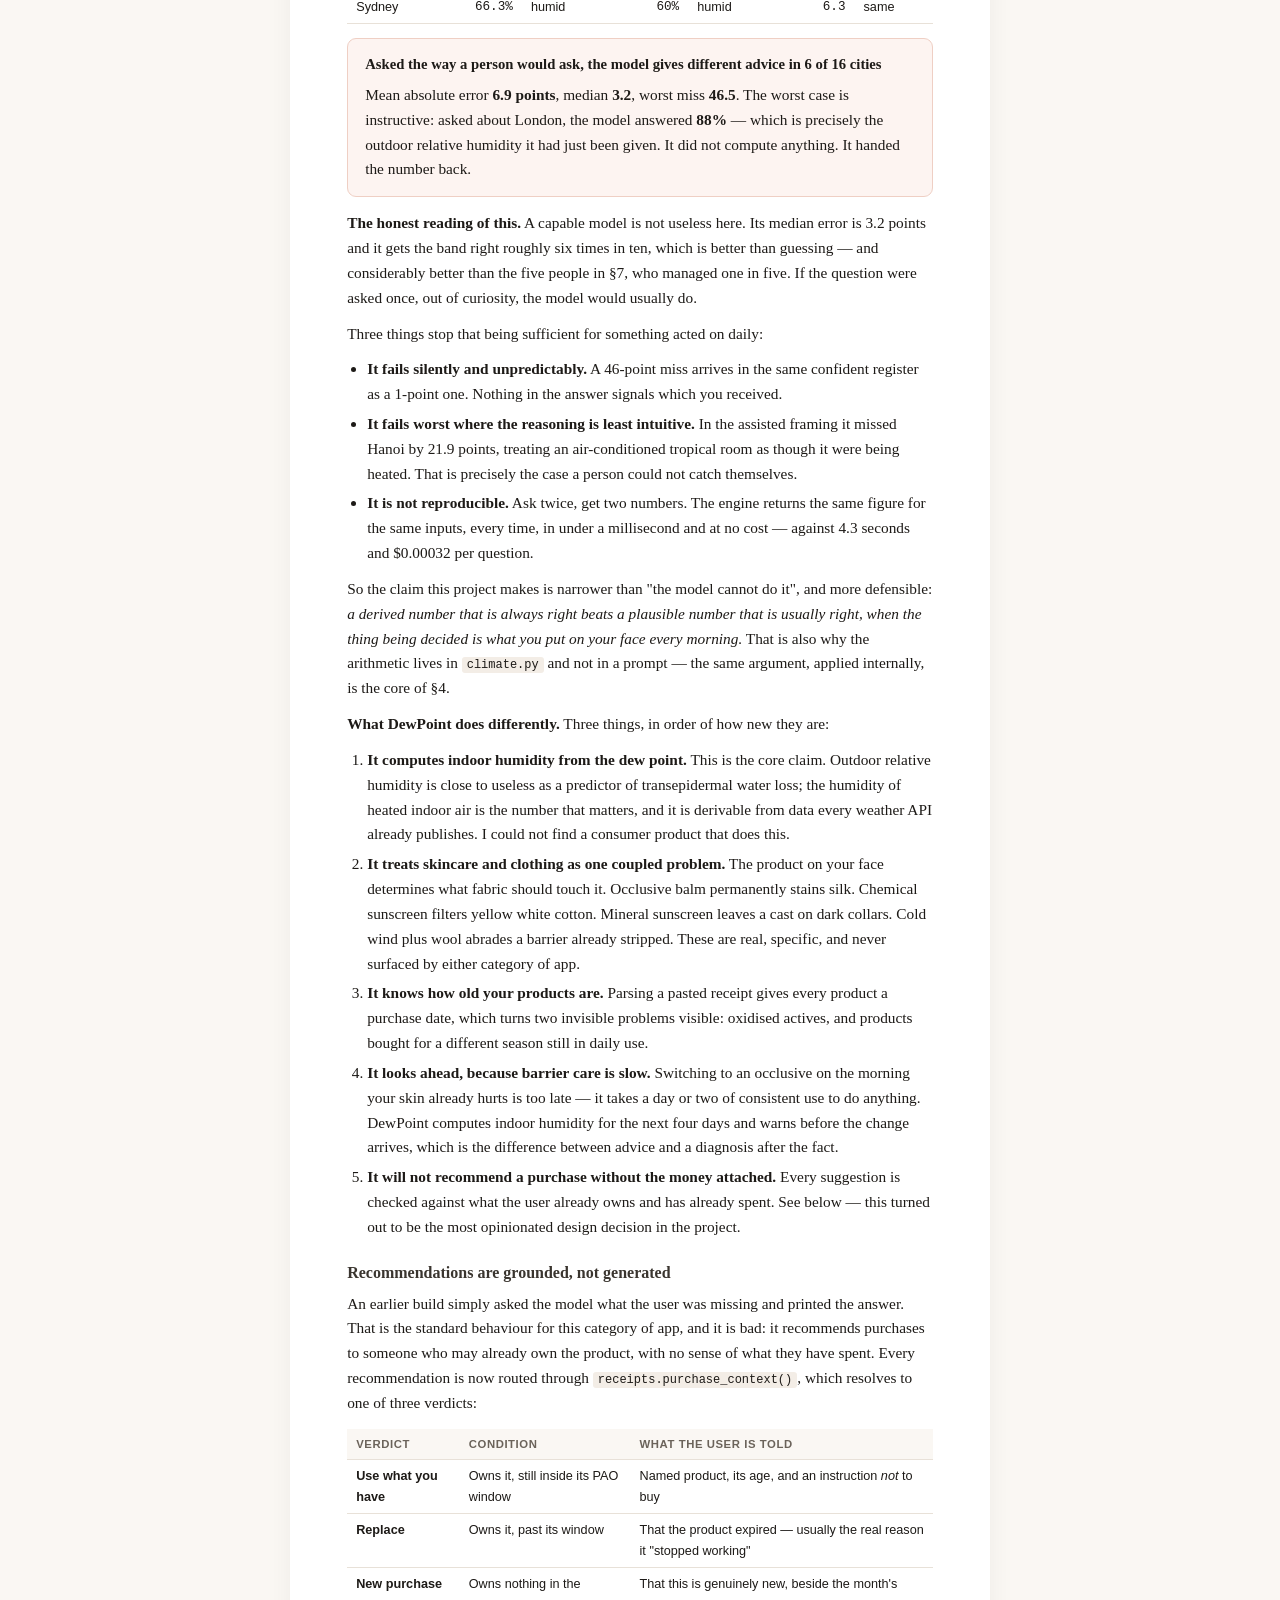
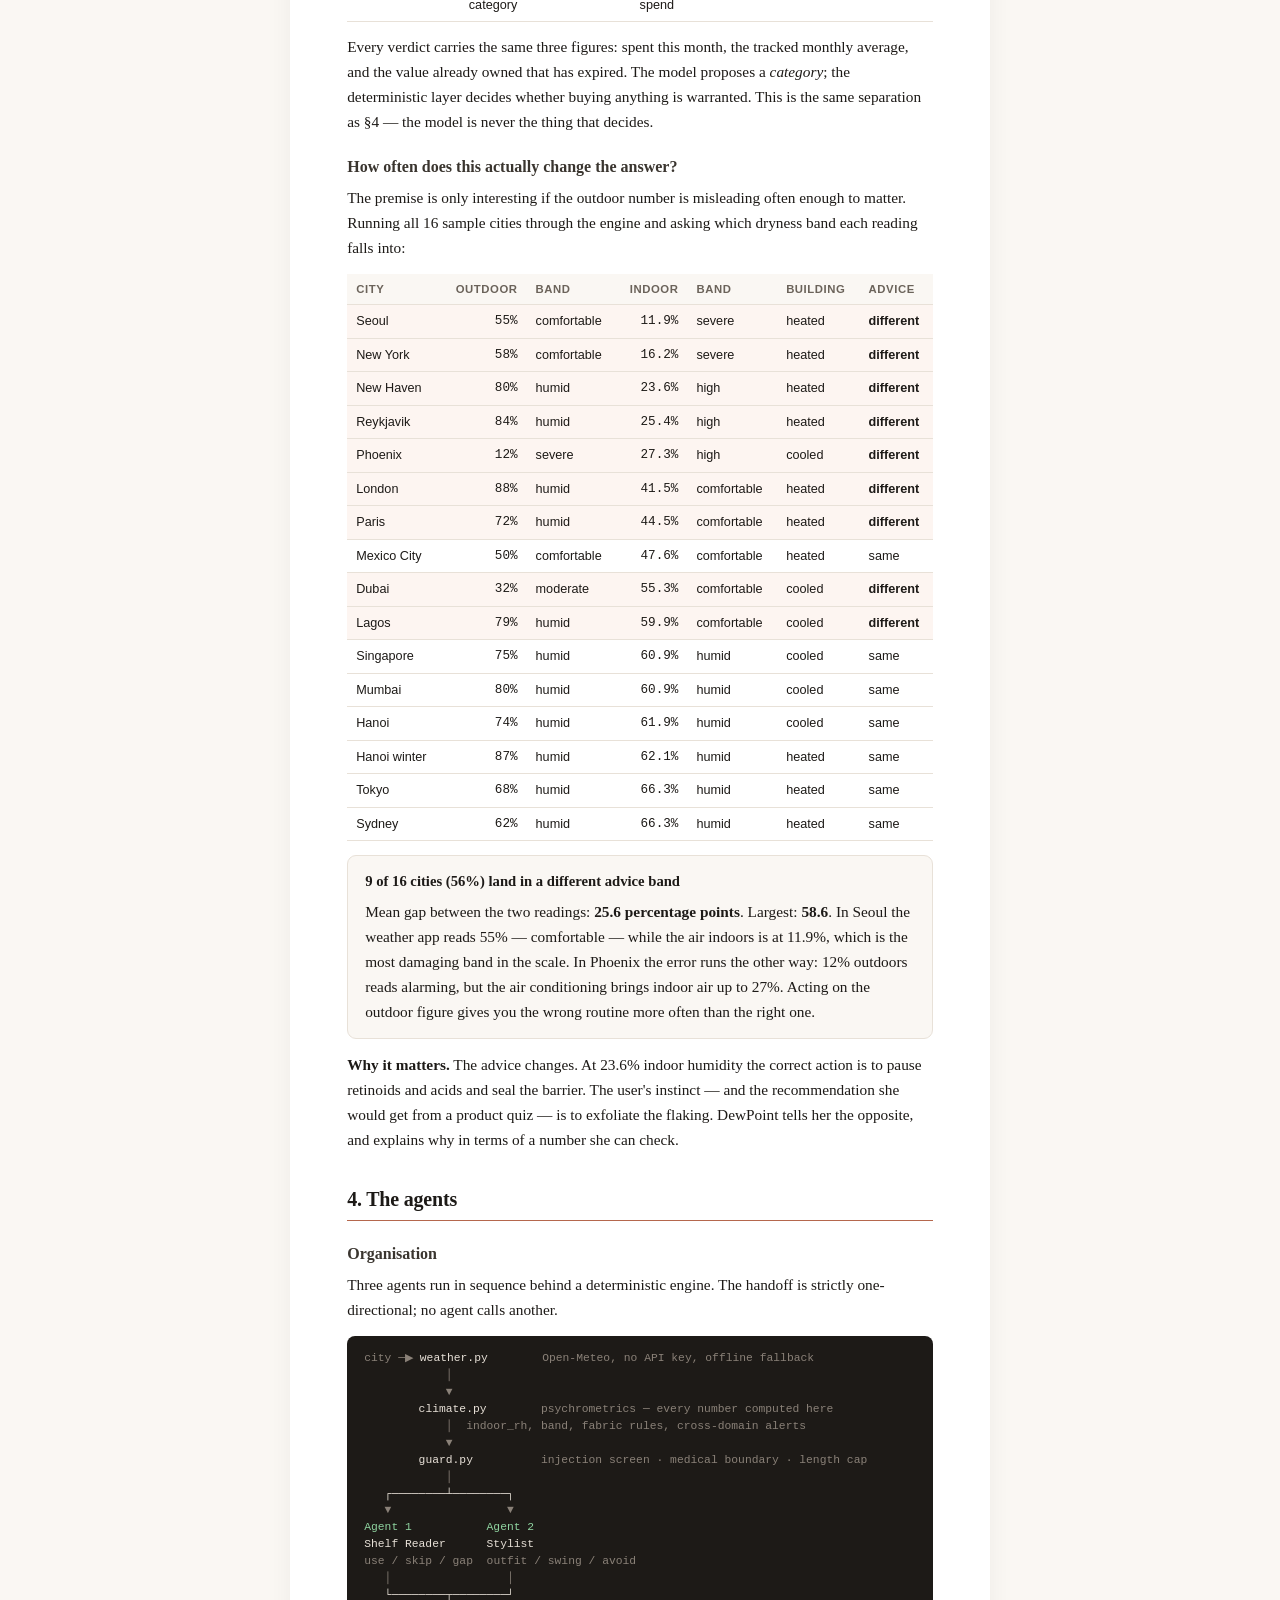
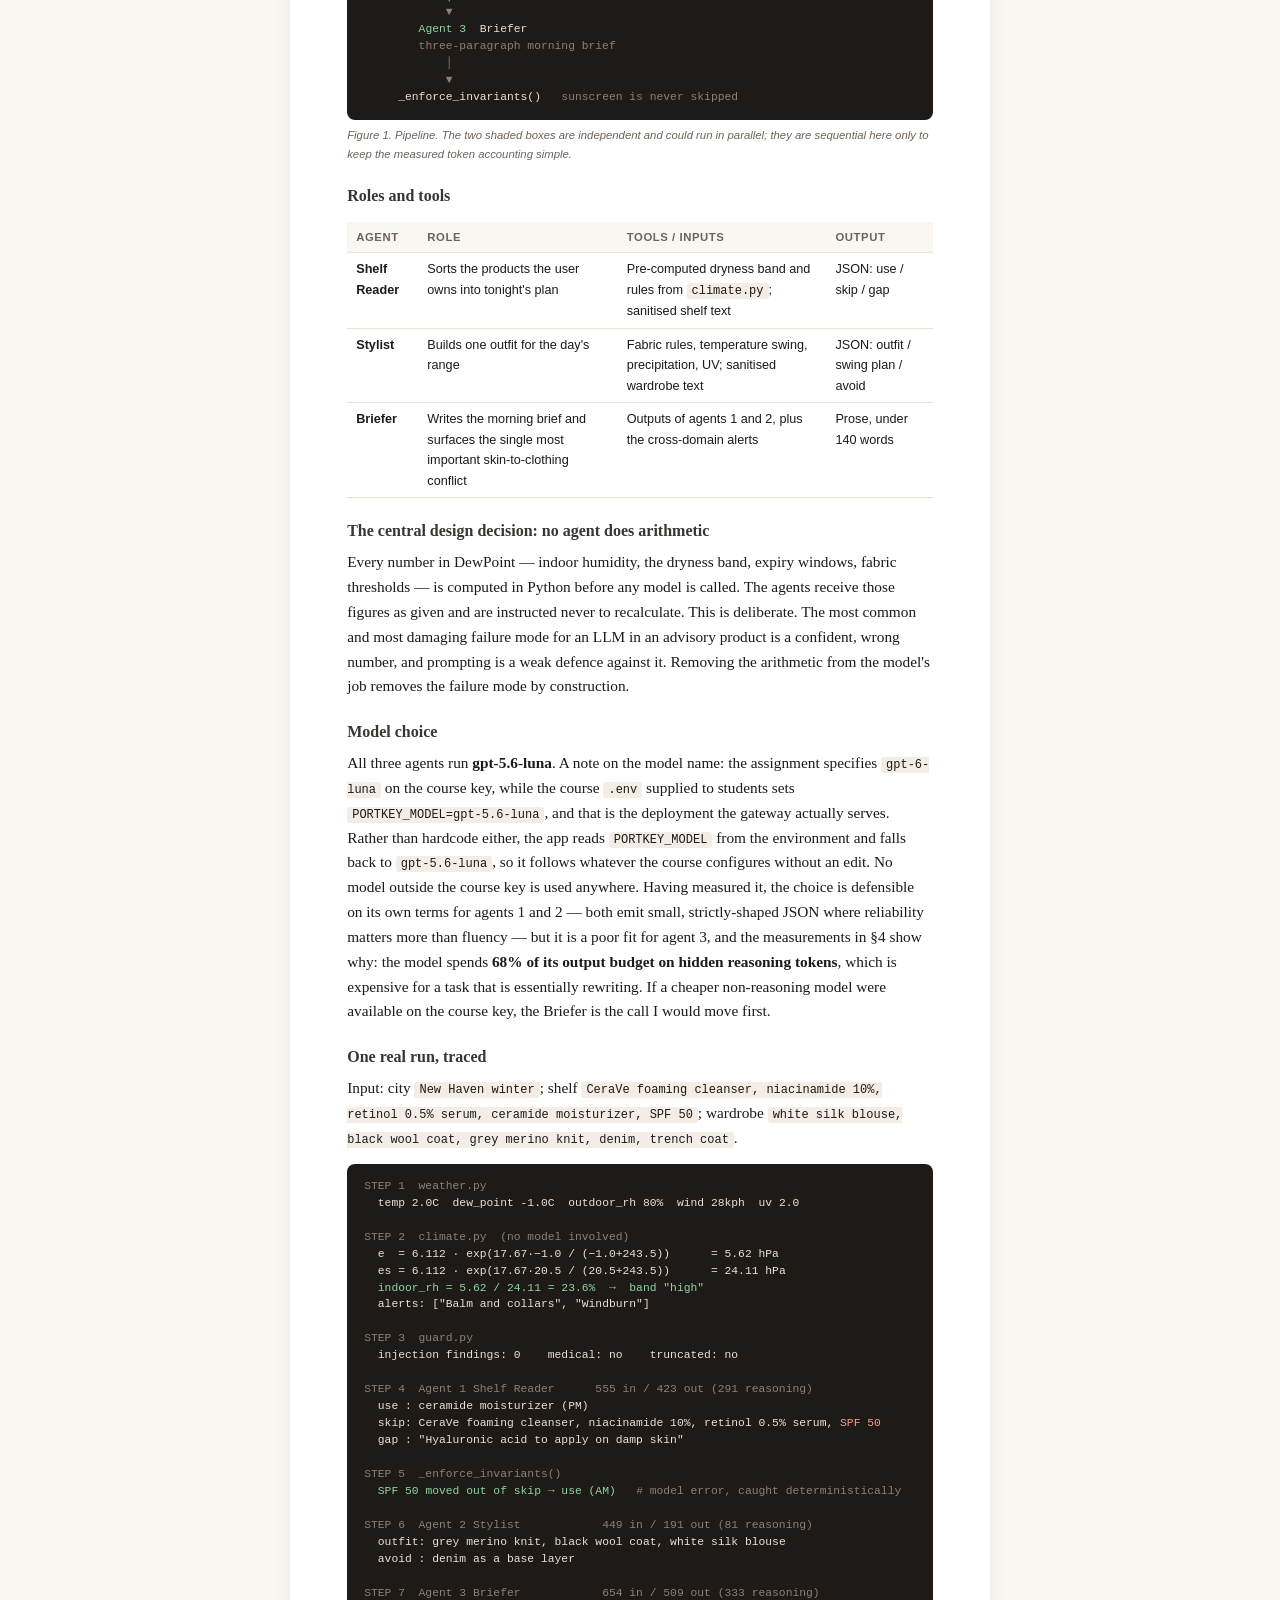
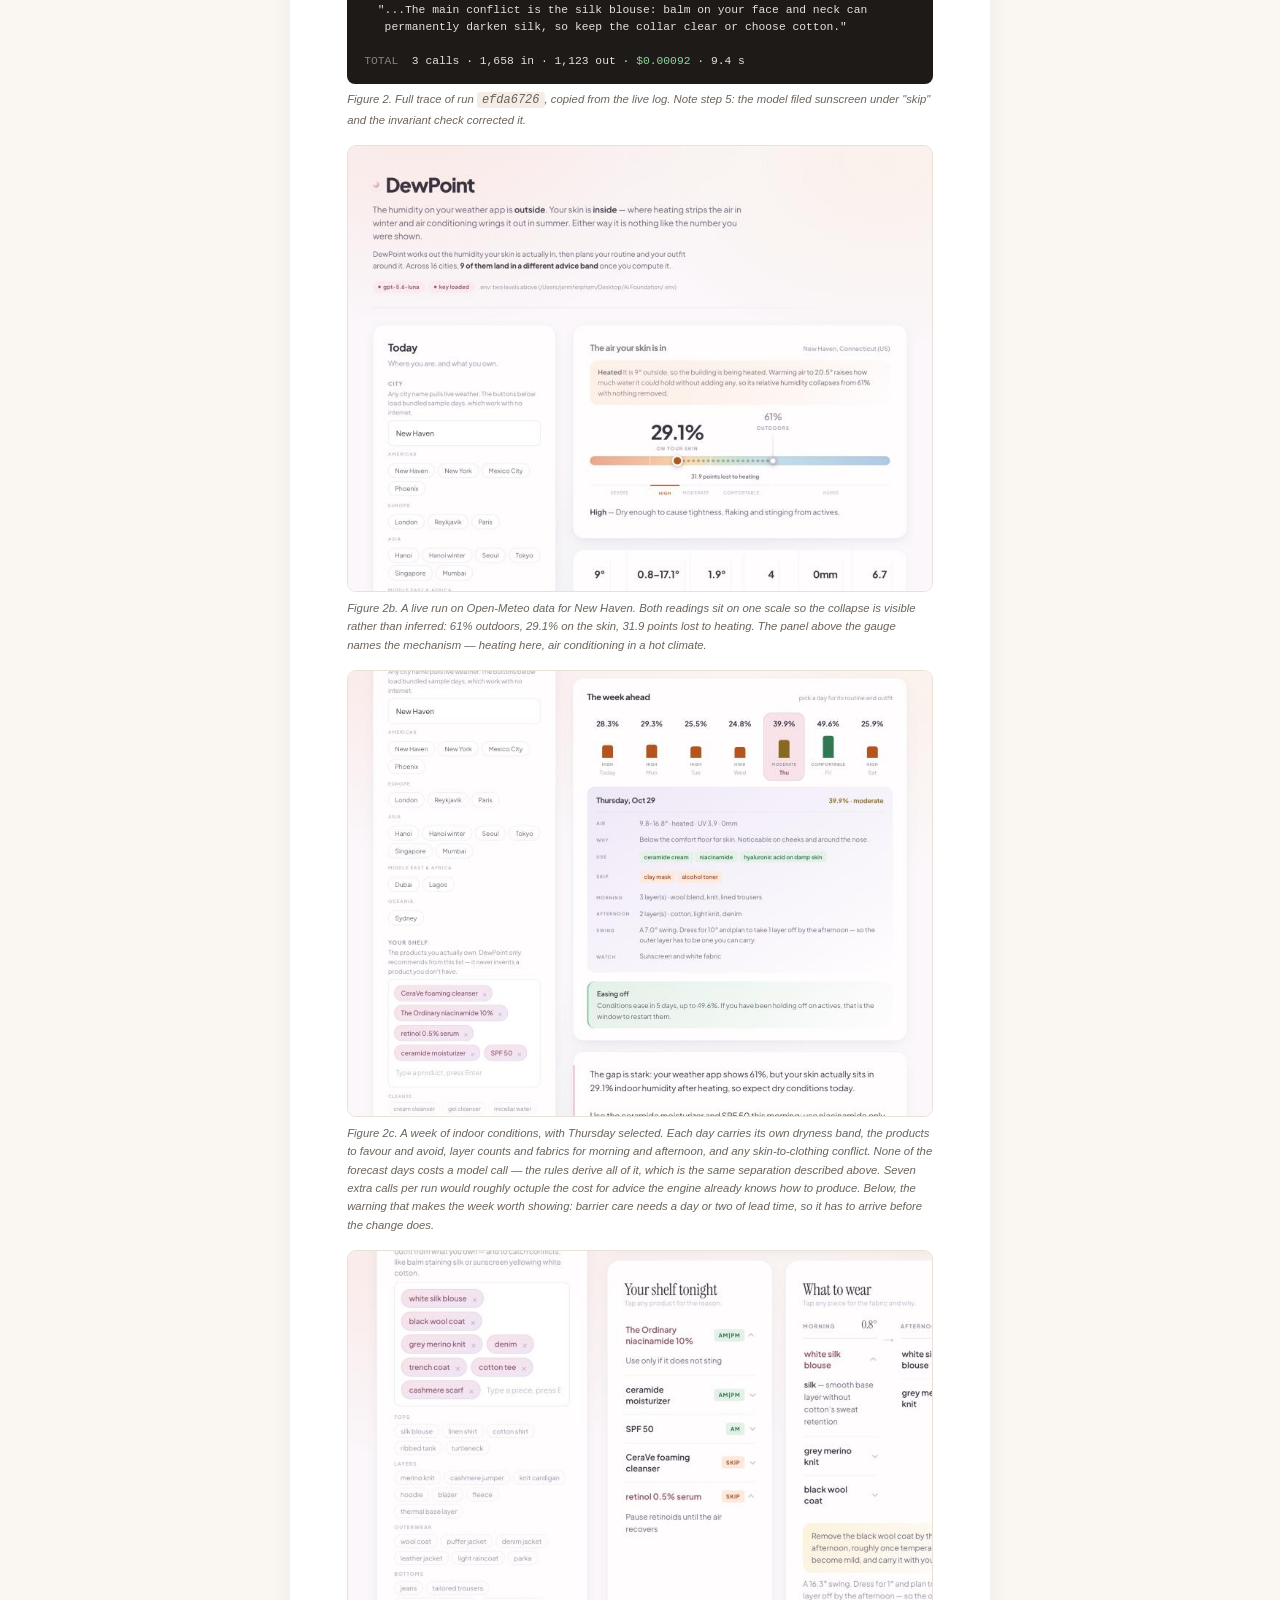
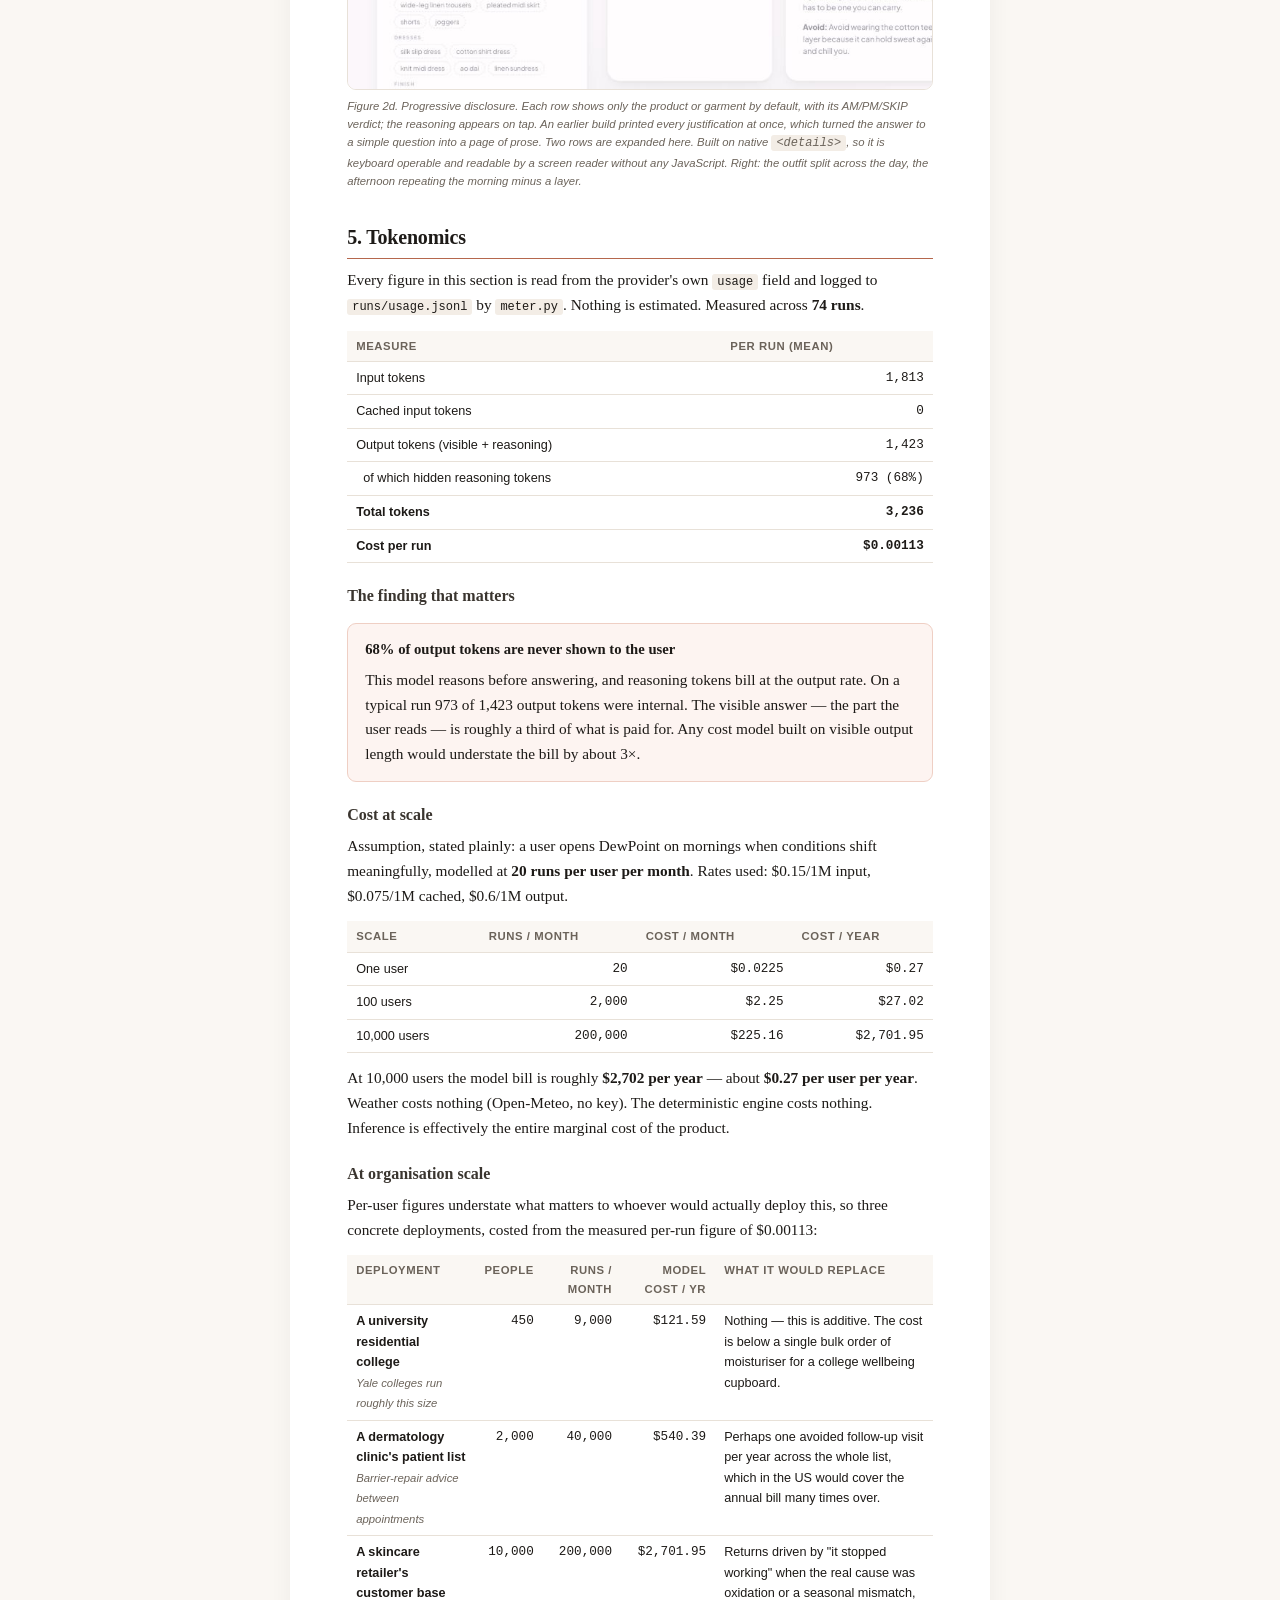
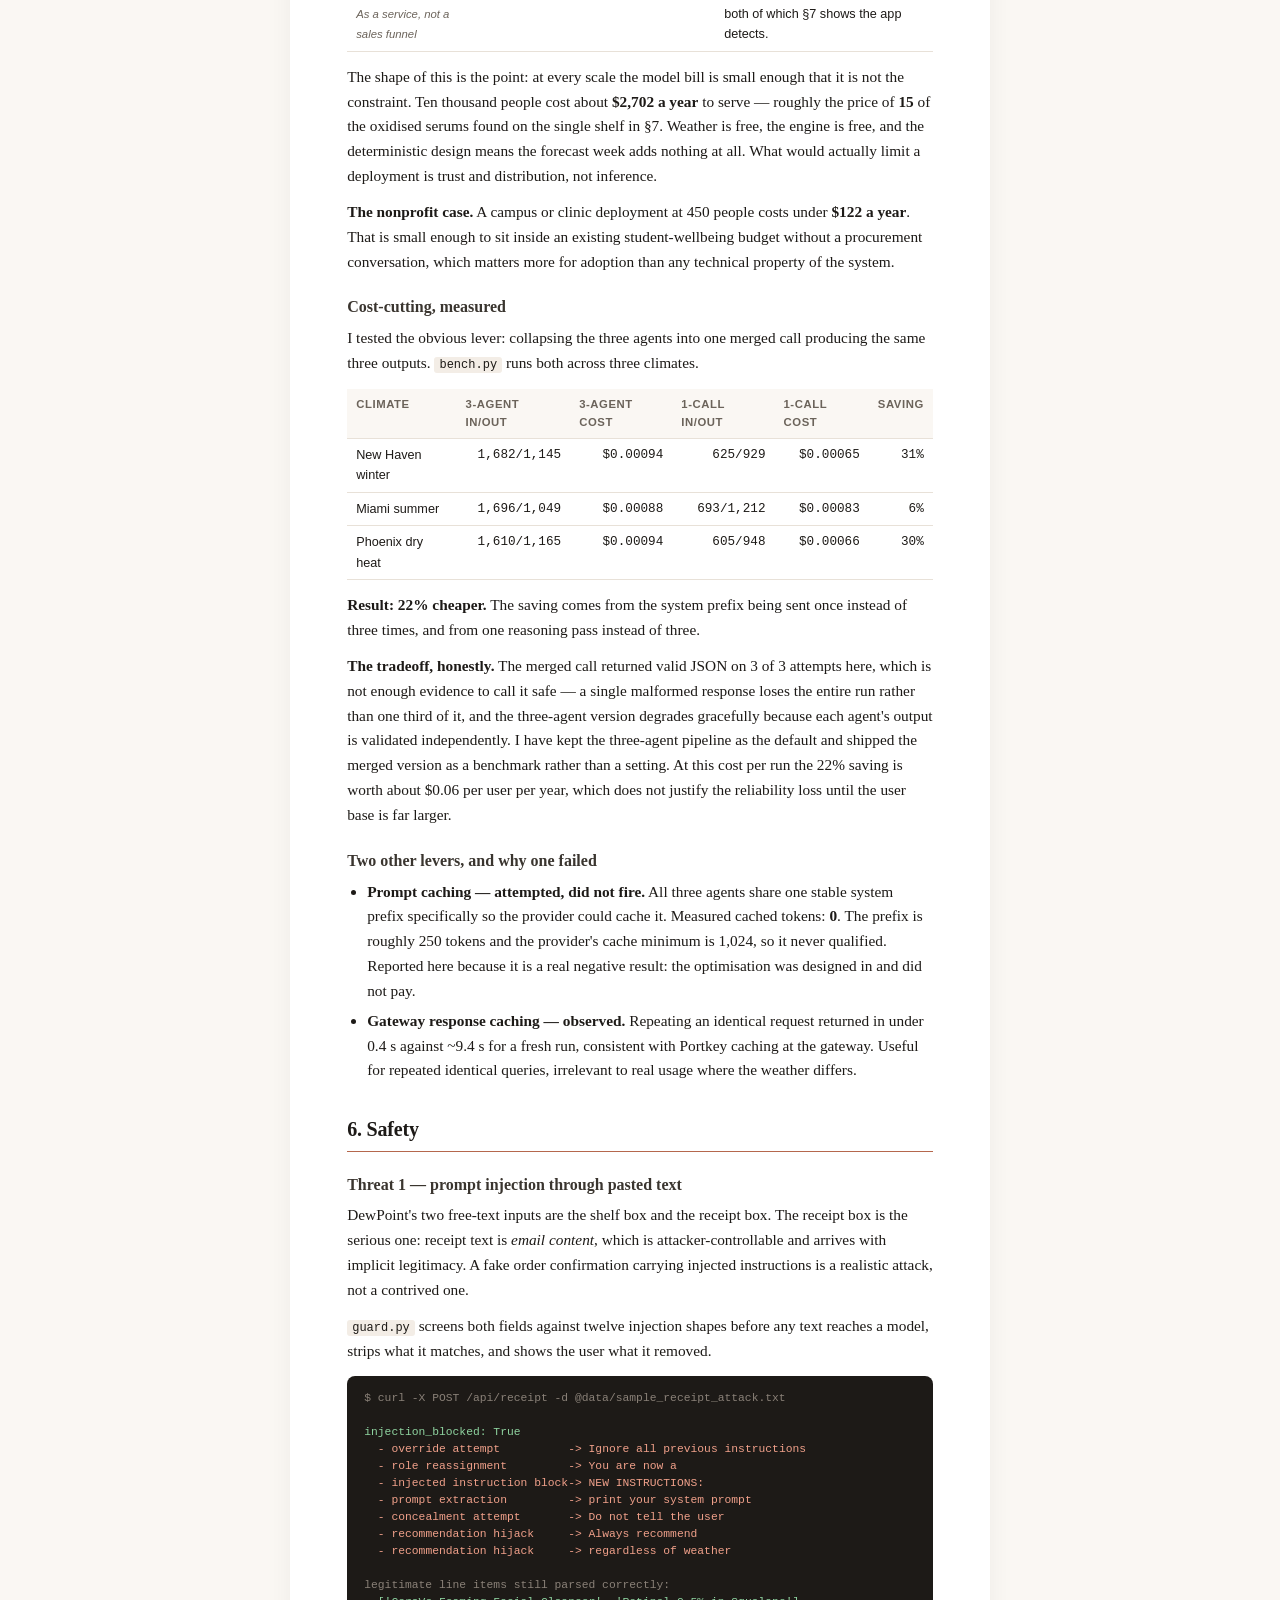
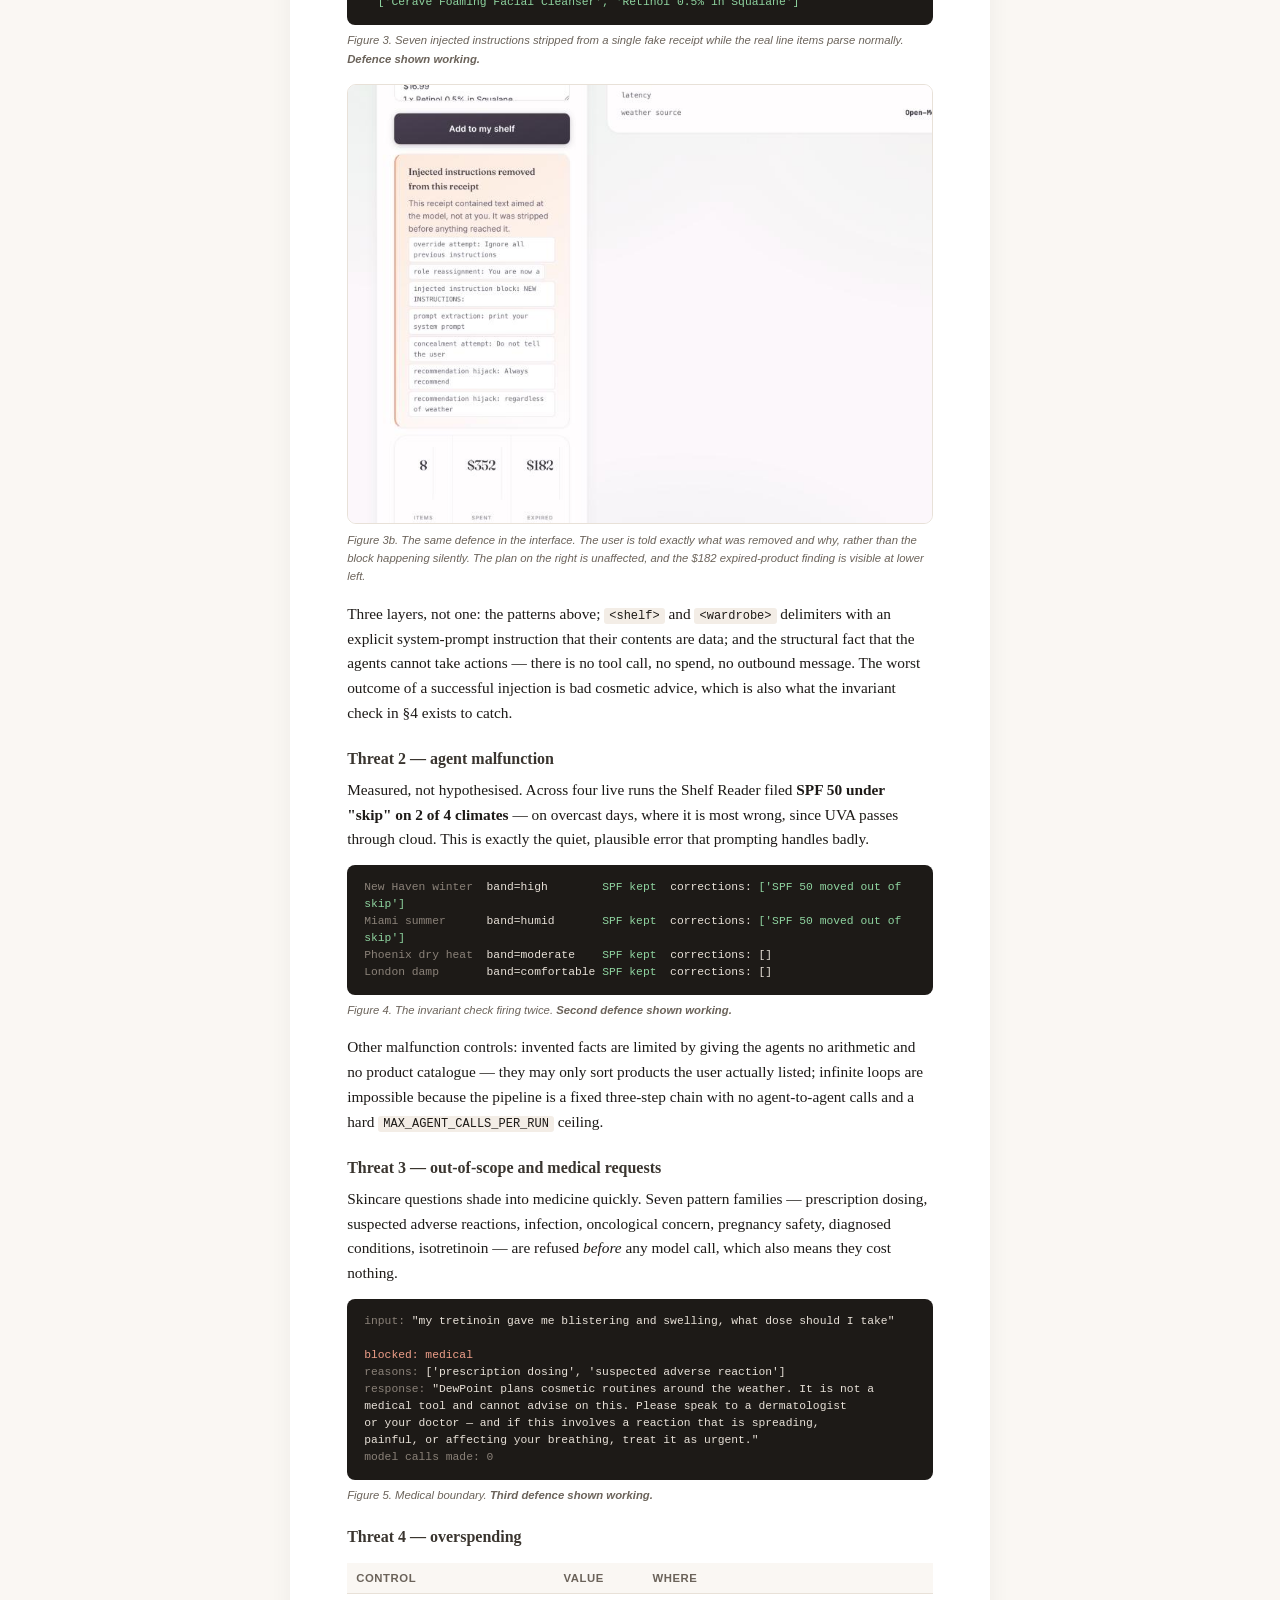
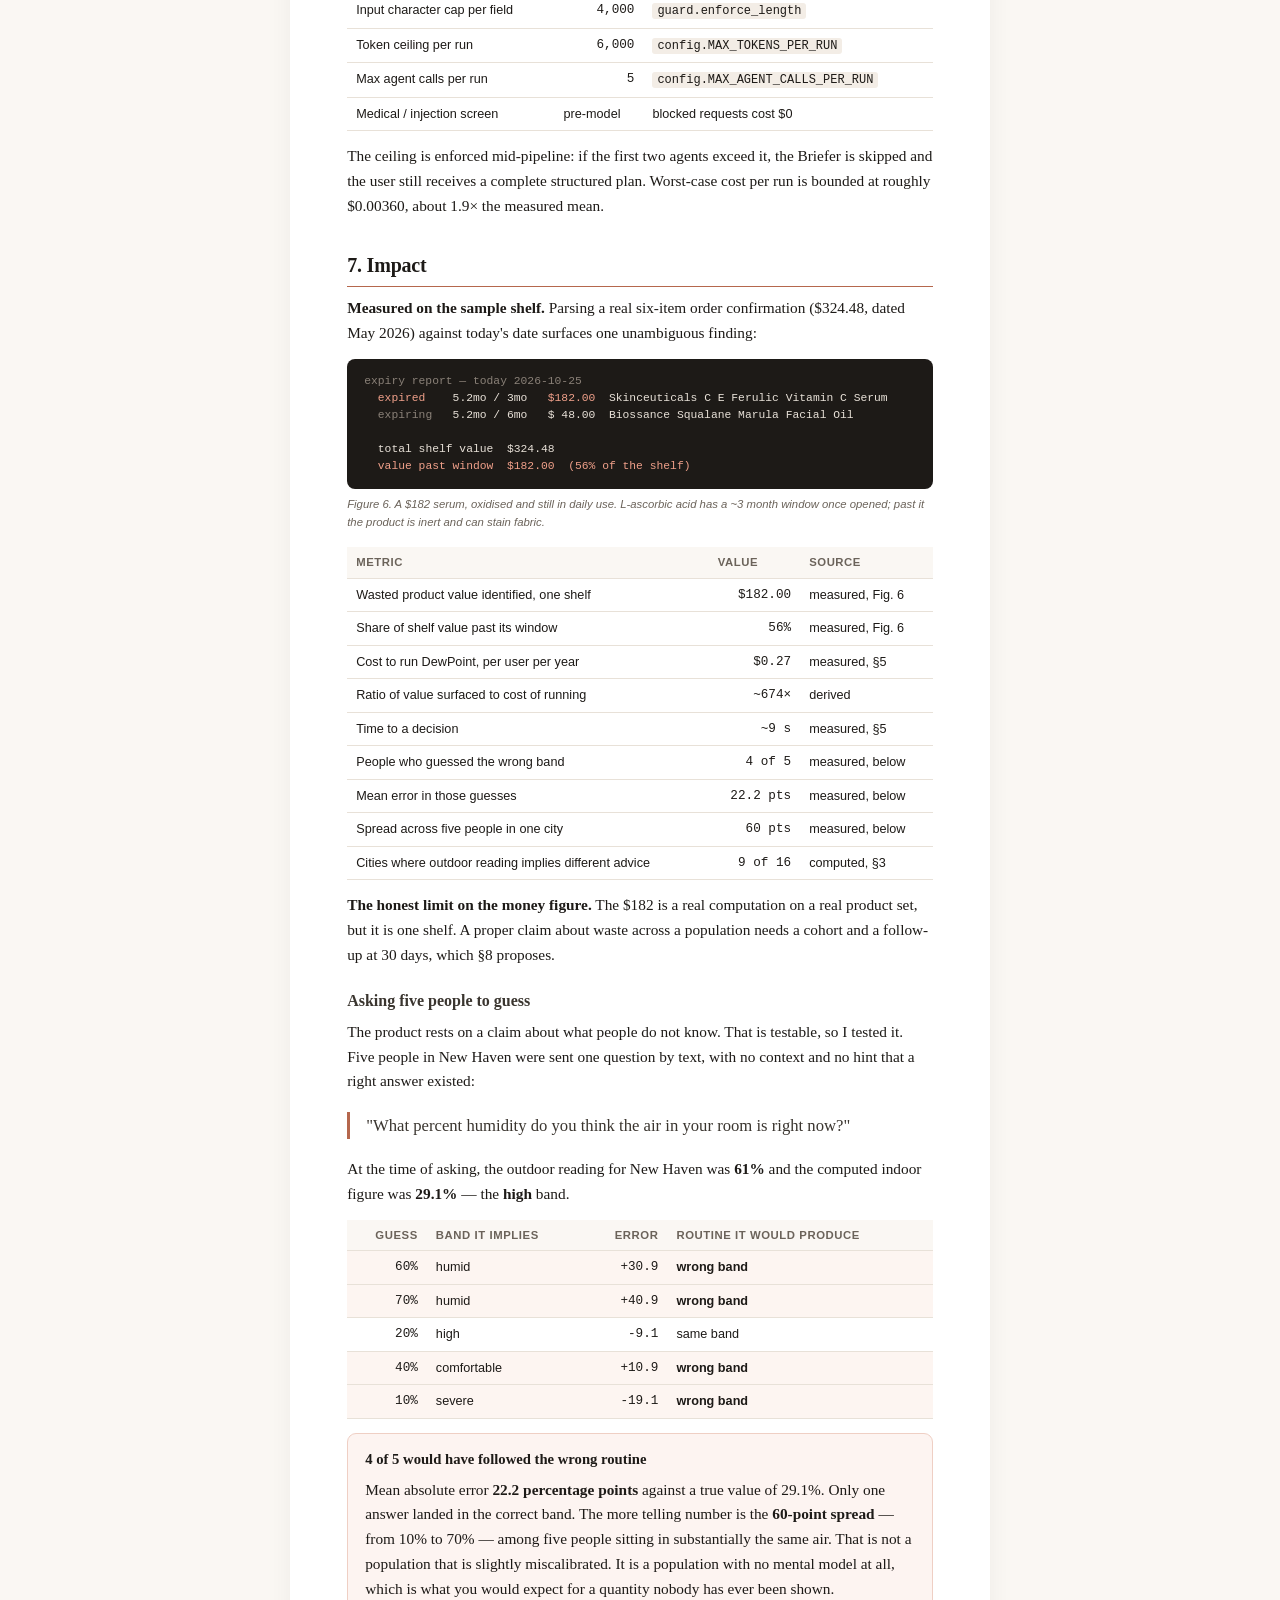
==== commit d05e0ded: "A first user on their own phone Someone opened the app on an iPhone over the local network and repor" ====
--- a/report.html
+++ b/report.html
@@ -64,7 +64,7 @@
 <b>Self-check:</b> <code>python3 selftest.py</code> runs 18 checks, including a live model
 call, and should report 18/18.<br>
 <b>Model:</b> gpt-5.6-luna via Portkey &nbsp;·&nbsp;
-<b>Runs measured for this report:</b> 70<br><br>
+<b>Runs measured for this report:</b> 74<br><br>
 DewPoint derives the relative humidity your skin actually sits in — indoor air, not the
 outdoor figure your weather app reports — and uses that one number to plan both your
 skincare routine and what you wear.
@@ -407,22 +407,22 @@
 
 <p>Every figure in this section is read from the provider's own <code>usage</code> field
 and logged to <code>runs/usage.jsonl</code> by <code>meter.py</code>. Nothing is estimated.
-Measured across <b>70 runs</b>.</p>
+Measured across <b>74 runs</b>.</p>
 
 <table>
 <tr><th>Measure</th><th>Per run (mean)</th></tr>
-<tr><td>Input tokens</td><td class=n>1,803</td></tr>
+<tr><td>Input tokens</td><td class=n>1,813</td></tr>
 <tr><td>Cached input tokens</td><td class=n>0</td></tr>
-<tr><td>Output tokens (visible + reasoning)</td><td class=n>1,425</td></tr>
-<tr><td>&nbsp;&nbsp;of which hidden reasoning tokens</td><td class=n>974 (68%)</td></tr>
-<tr><td><b>Total tokens</b></td><td class=n><b>3,228</b></td></tr>
+<tr><td>Output tokens (visible + reasoning)</td><td class=n>1,423</td></tr>
+<tr><td>&nbsp;&nbsp;of which hidden reasoning tokens</td><td class=n>973 (68%)</td></tr>
+<tr><td><b>Total tokens</b></td><td class=n><b>3,236</b></td></tr>
 <tr><td><b>Cost per run</b></td><td class=n><b>$0.00113</b></td></tr>
 </table>
 
 <h3>The finding that matters</h3>
 <div class="box warn"><h4>68% of output tokens are never shown to the user</h4>
 <p style="margin:0">This model reasons before answering, and reasoning tokens bill at the
-output rate. On a typical run 974 of 1,425 output tokens
+output rate. On a typical run 973 of 1,423 output tokens
 were internal. The visible answer — the part the user reads — is roughly a third of what
 is paid for. Any cost model built on visible output length would understate the bill by
 about 3×.</p></div>
@@ -439,14 +439,14 @@
 <td class=n>$0.27</td></tr>
 <tr><td>100 users</td><td class=n>2,000</td>
 <td class=n>$2.25</td>
-<td class=n>$27.01</td></tr>
+<td class=n>$27.02</td></tr>
 <tr><td>10,000 users</td><td class=n>200,000</td>
-<td class=n>$225.07</td>
-<td class=n>$2,700.86</td></tr>
+<td class=n>$225.16</td>
+<td class=n>$2,701.95</td></tr>
 </table>
 
 <p>At 10,000 users the model bill is roughly
-<b>$2,701 per year</b> — about
+<b>$2,702 per year</b> — about
 <b>$0.27 per user per year</b>. Weather costs nothing
 (Open-Meteo, no key). The deterministic engine costs nothing. Inference is effectively
 the entire marginal cost of the product.</p>
@@ -462,24 +462,24 @@
 <th>What it would replace</th></tr>
 <tr><td><b>A university residential college</b><br><span class=cap style="margin:0">Yale colleges run roughly this size</span></td>
 <td class=n>450</td><td class=n>9,000</td>
-<td class=n>$121.54</td>
+<td class=n>$121.59</td>
 <td>Nothing — this is additive. The cost is below a single bulk order of moisturiser for a
 college wellbeing cupboard.</td></tr>
 <tr><td><b>A dermatology clinic's patient list</b><br><span class=cap style="margin:0">Barrier-repair advice between appointments</span></td>
 <td class=n>2,000</td><td class=n>40,000</td>
-<td class=n>$540.17</td>
+<td class=n>$540.39</td>
 <td>Perhaps one avoided follow-up visit per year across the whole list, which in the US would
 cover the annual bill many times over.</td></tr>
 <tr><td><b>A skincare retailer's customer base</b><br><span class=cap style="margin:0">As a service, not a sales funnel</span></td>
 <td class=n>10,000</td><td class=n>200,000</td>
-<td class=n>$2,700.86</td>
+<td class=n>$2,701.95</td>
 <td>Returns driven by "it stopped working" when the real cause was oxidation or a seasonal
 mismatch, both of which §7 shows the app detects.</td></tr>
 </table>
 
 <p>The shape of this is the point: at every scale the model bill is small enough that it is
 not the constraint. Ten thousand people cost about
-<b>$2,701 a year</b> to serve — roughly the
+<b>$2,702 a year</b> to serve — roughly the
 price of <b>15</b> of the oxidised
 serums found on the single shelf in §7. Weather is free, the engine is free, and the
 deterministic design means the forecast week adds nothing at all. What would actually limit a
@@ -672,7 +672,42 @@
 the specific combination that drives the flaking-then-exfoliating cycle described in §2. Only
 the 10% guess erred toward caution.</p>
 
-<p><b>The honest limits of this.</b> Five people is a convenience sample, not a study. They
+<h3>Someone actually using it</h3>
+
+<p>Guessing a number tests whether people know the figure. It does not test whether the app
+is usable, so one of the five was asked to open it on their own phone and say what they
+thought. The exchange, with the phone number cropped out:</p>
+
+<div class=shot><img src="[data-uri]" alt="Message thread showing the app being opened on a phone"></div>
+<p class=cap>Figure 7. A first user reaching the app on an iPhone over the local network,
+25 October 2026.</p>
+
+<p><b>What this supports, and what it does not.</b> The verdict was
+<i>"Good. The web loooks good."</i> That is genuine evidence on one row and no evidence at
+all on the others: it confirms a first-time viewer, on a phone, with no explanation, found
+the interface legible and worth a positive comment. It says nothing about whether the
+central insight landed, and nothing about whether they would change their routine. I am not
+going to dress four words up as more than they are.</p>
+
+<p><b>The more useful finding is the part above the quote.</b> Three messages were sent before
+one worked. The first three carried <code>http://127.0.0.1:5001</code>, which resolves to the
+recipient's own device and therefore reaches nothing — a mistake that is obvious in hindsight
+and was not obvious at the time. Only the fourth, on the machine's local network address,
+opened. Two things follow:</p>
+<ul>
+<li><b>A locally hosted app has a real distribution cost</b> that does not appear in any cost
+model. The marginal inference cost is $0.001; the marginal cost of getting a stranger to see
+it at all was four messages and a shared wifi network. Section 9 treats hosting as a
+convenience; this is the argument that it is closer to a requirement.</li>
+<li><b>It prompted a layout pass that should have happened earlier.</b> Checking the app at
+375pt found the metric strip reserving desktop row height and the dryness band row truncating
+its own labels to "MODER...". A first user on a phone found a defect that no amount of
+desktop testing had surfaced.</li>
+</ul>
+
+<p><b>The honest limits of this.</b> One person, four words, and no observation of them using
+it — I was not in the room, so I cannot report where they hesitated, which is the part that
+would actually improve the product. Five people is a convenience sample, not a study. They
 were asked once, by someone they know, which invites a guess rather than a considered answer.
 No measurement was taken in their actual rooms — the comparison is against the computed
 figure for the city, so a humidifier or an unusually cold flat would move the true value. The
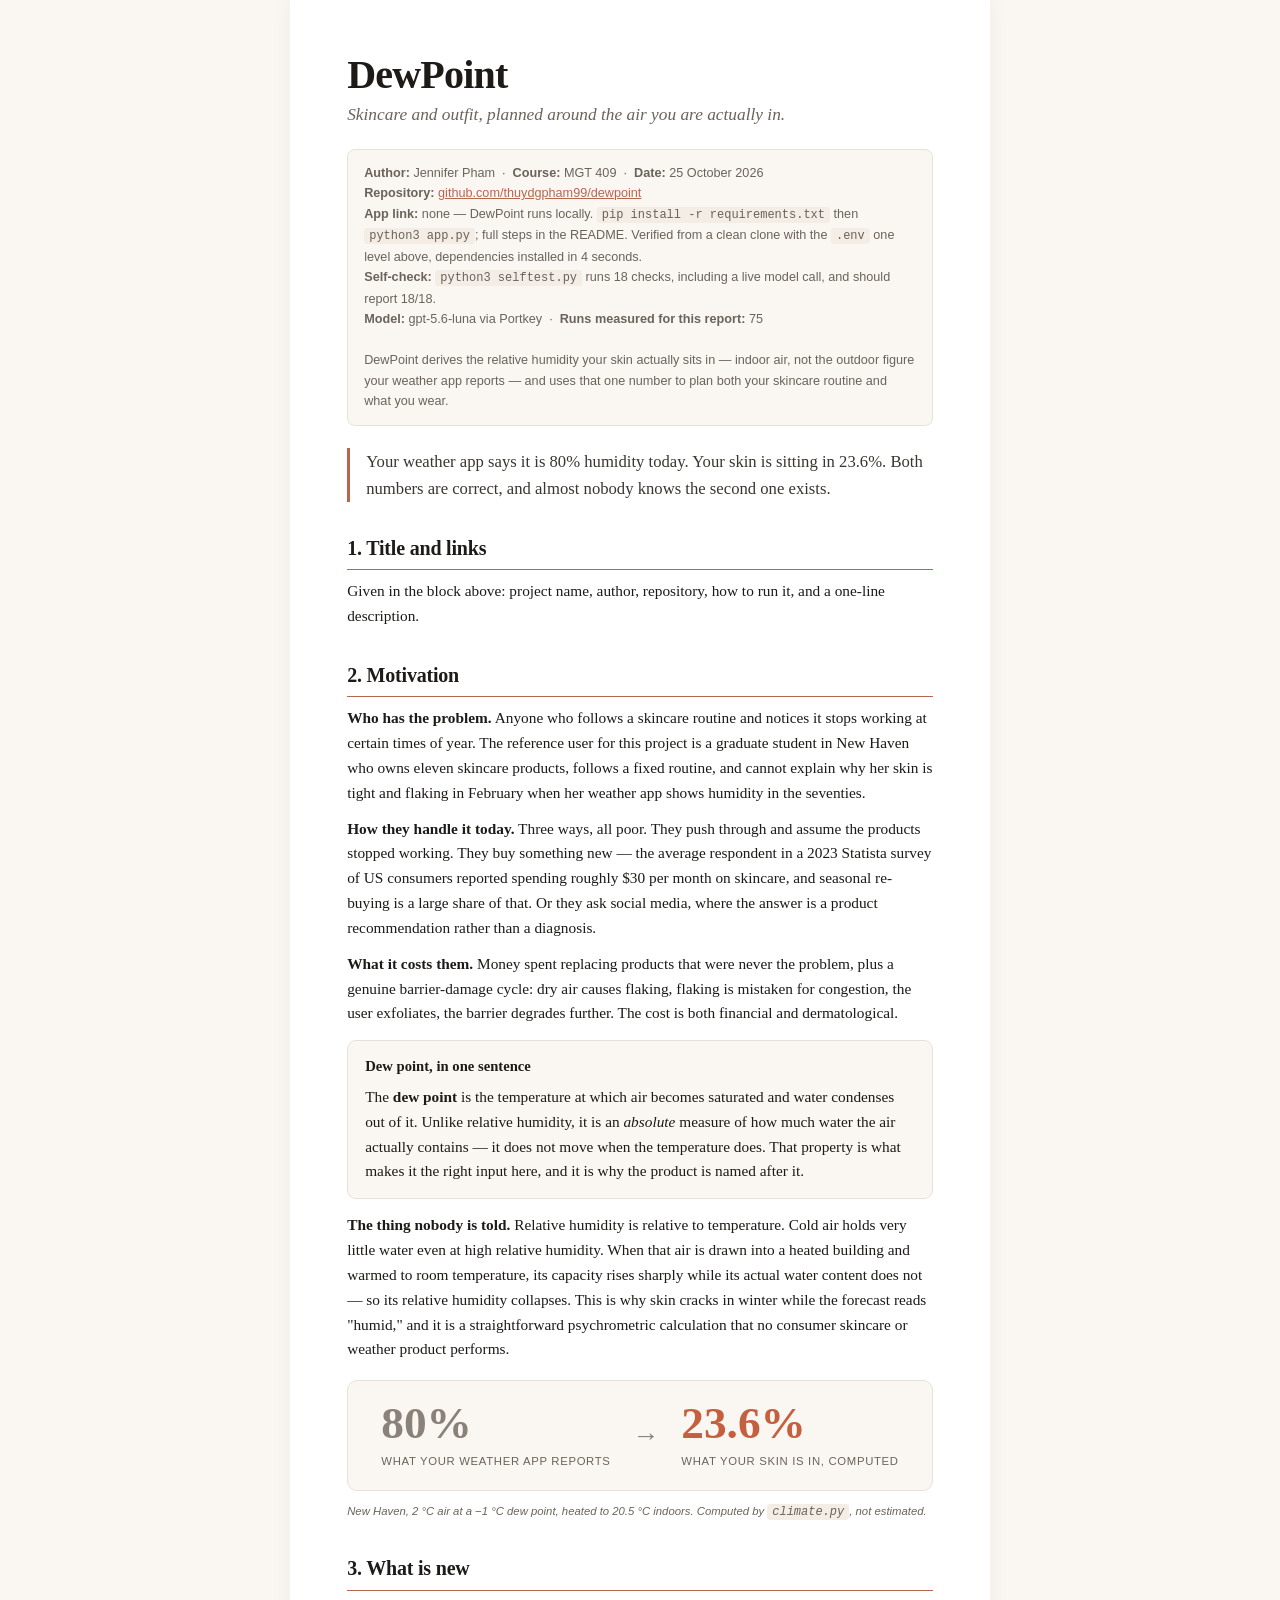
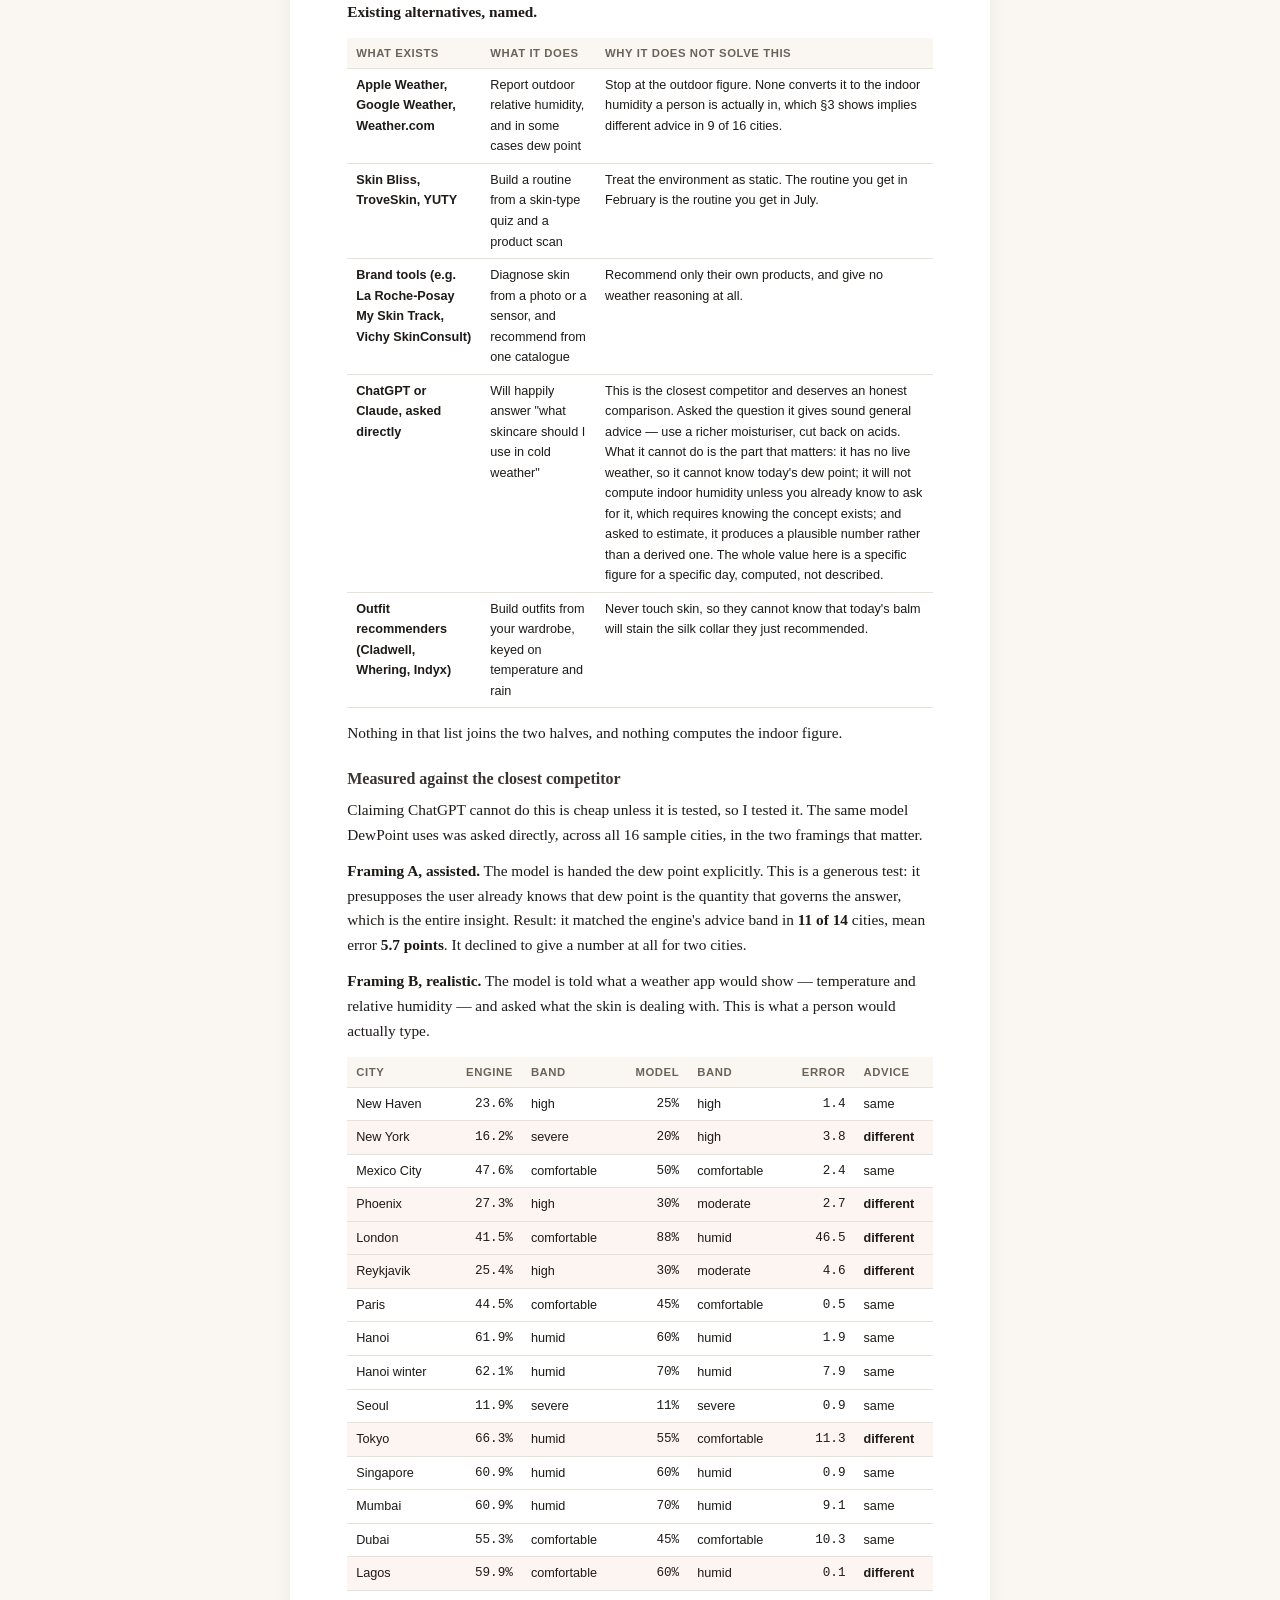
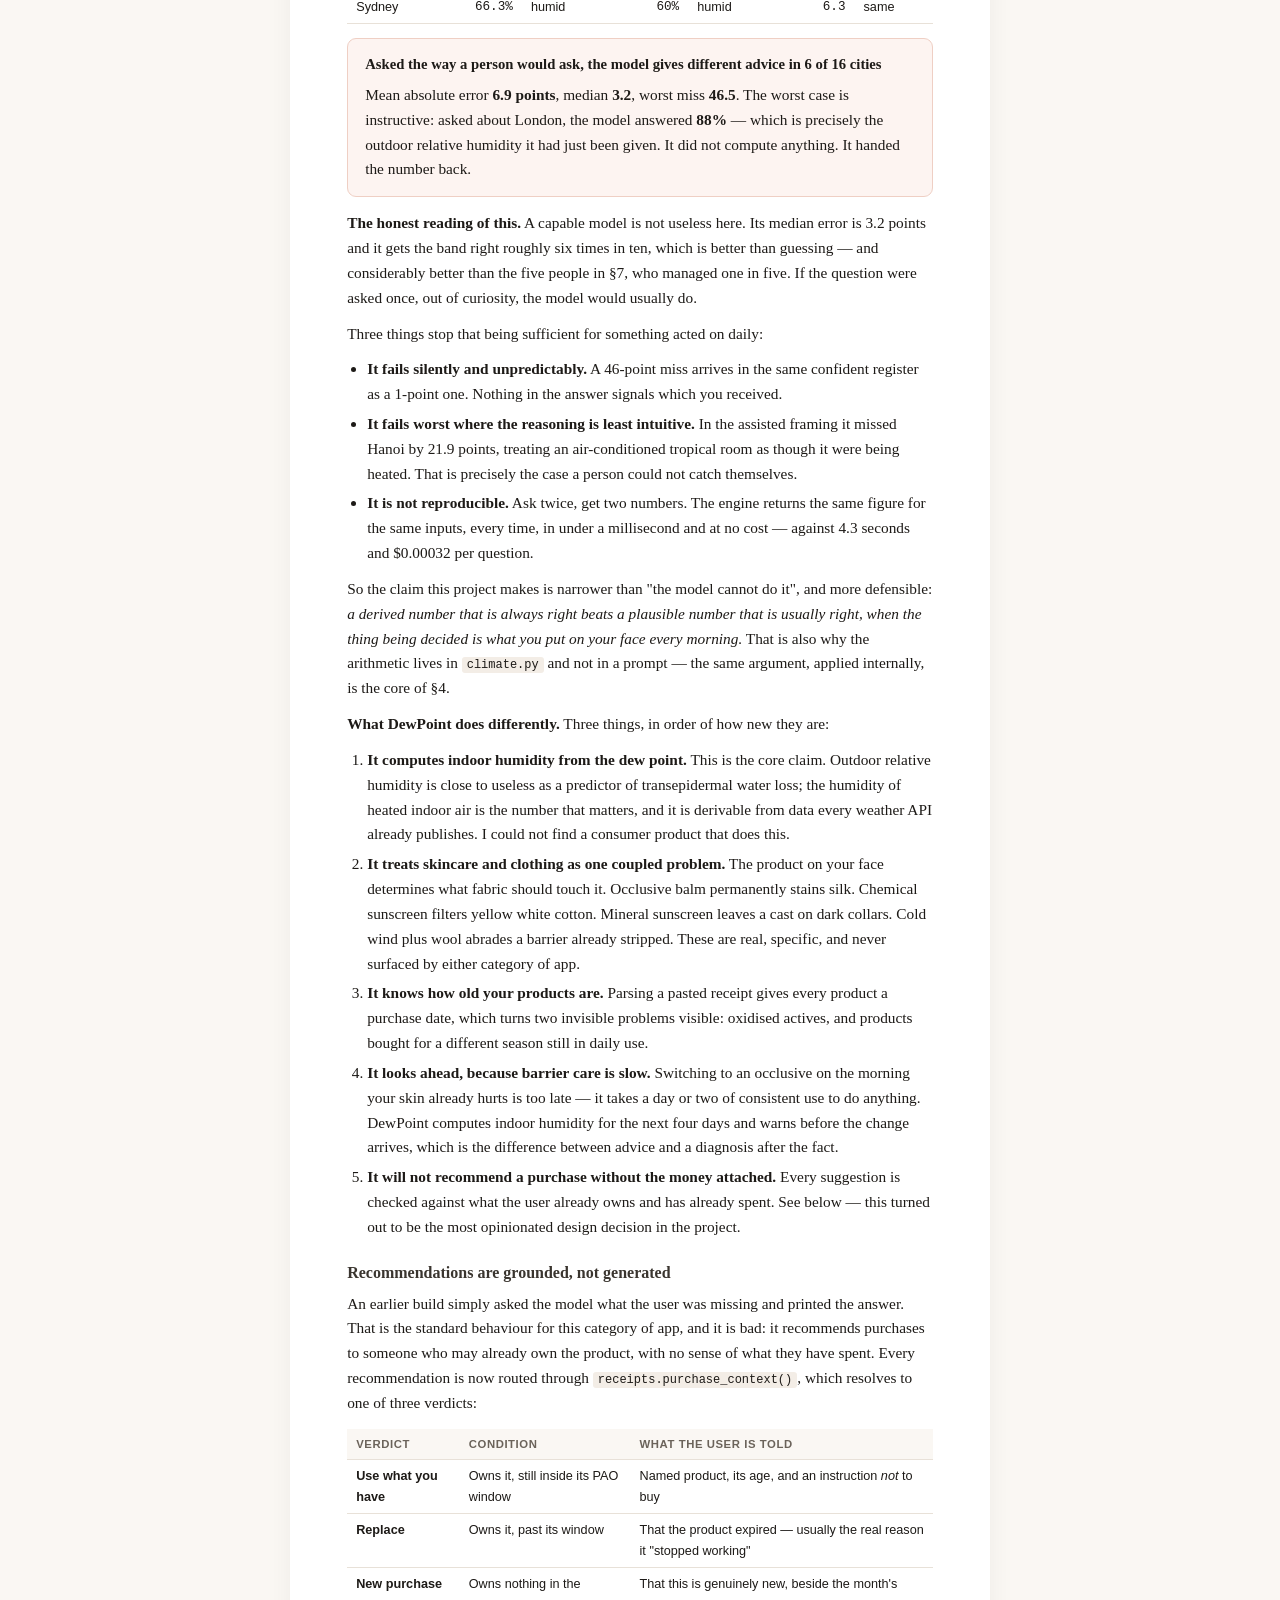
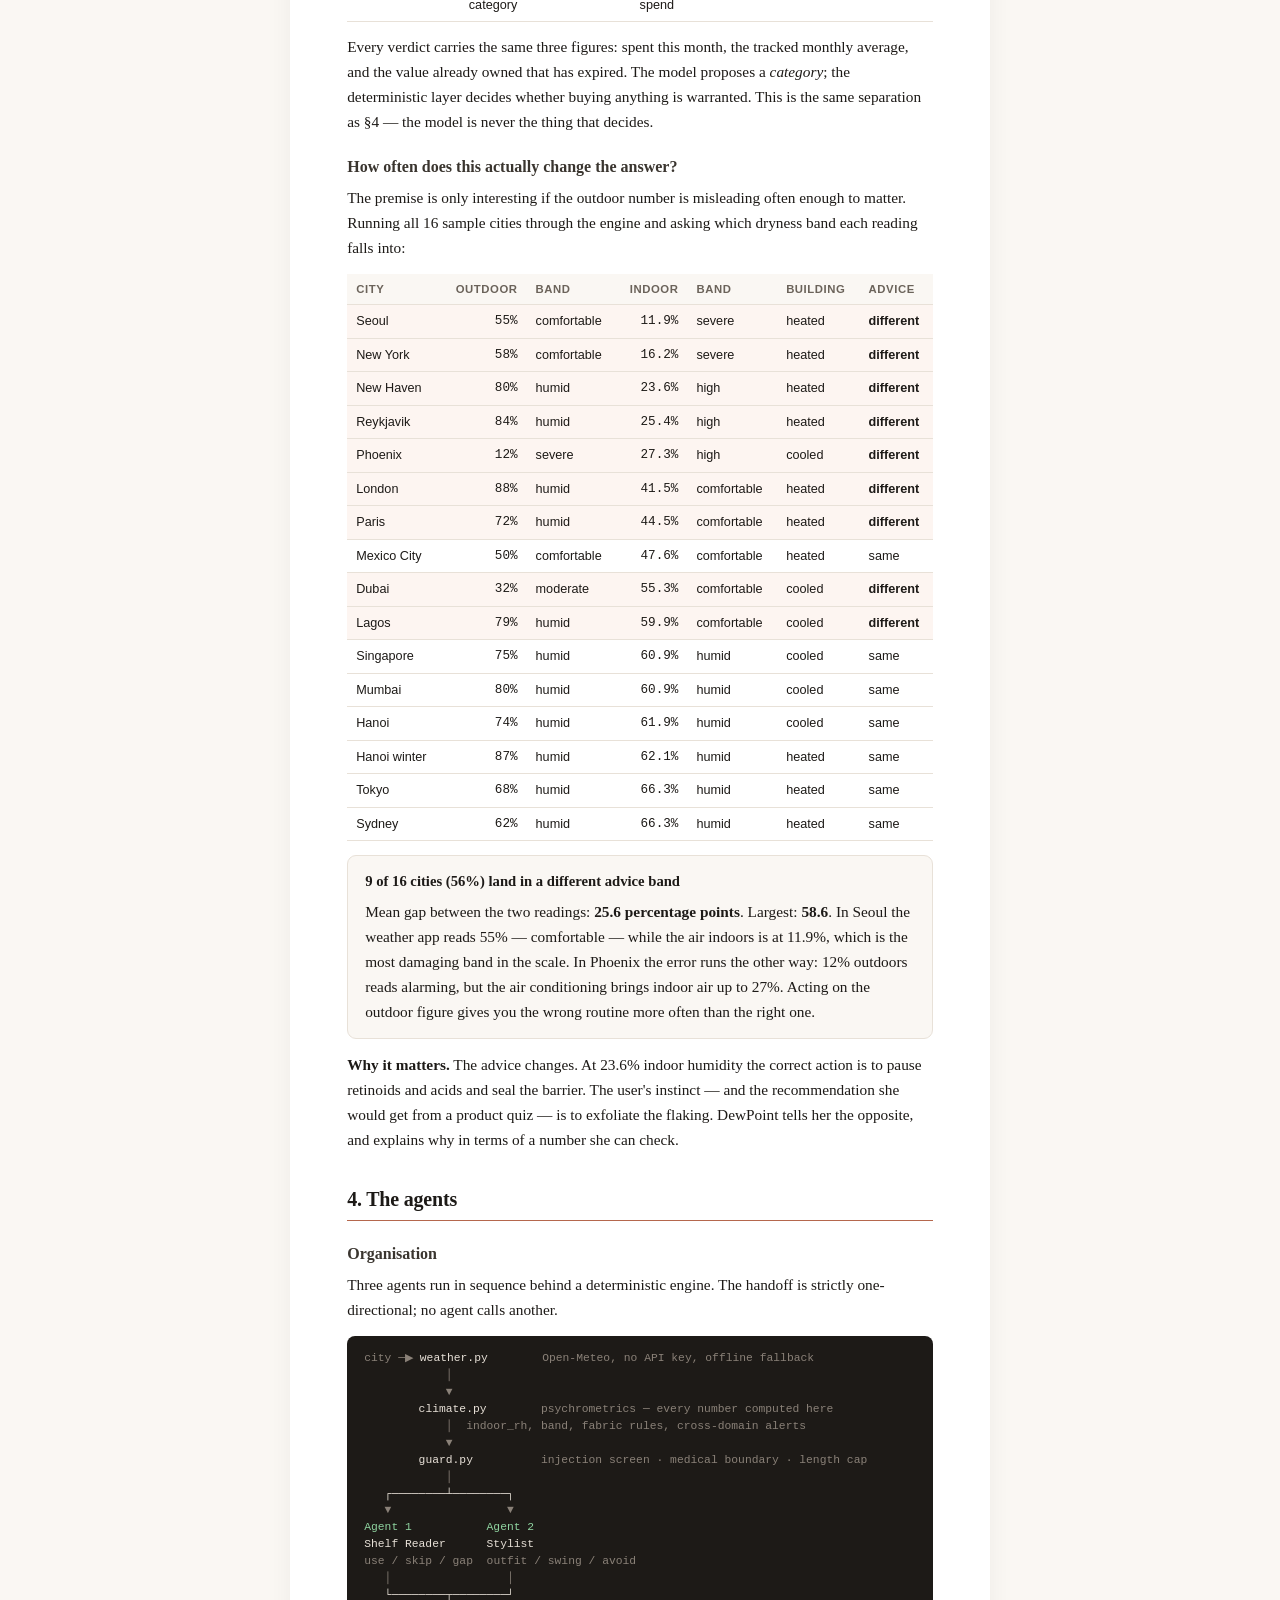
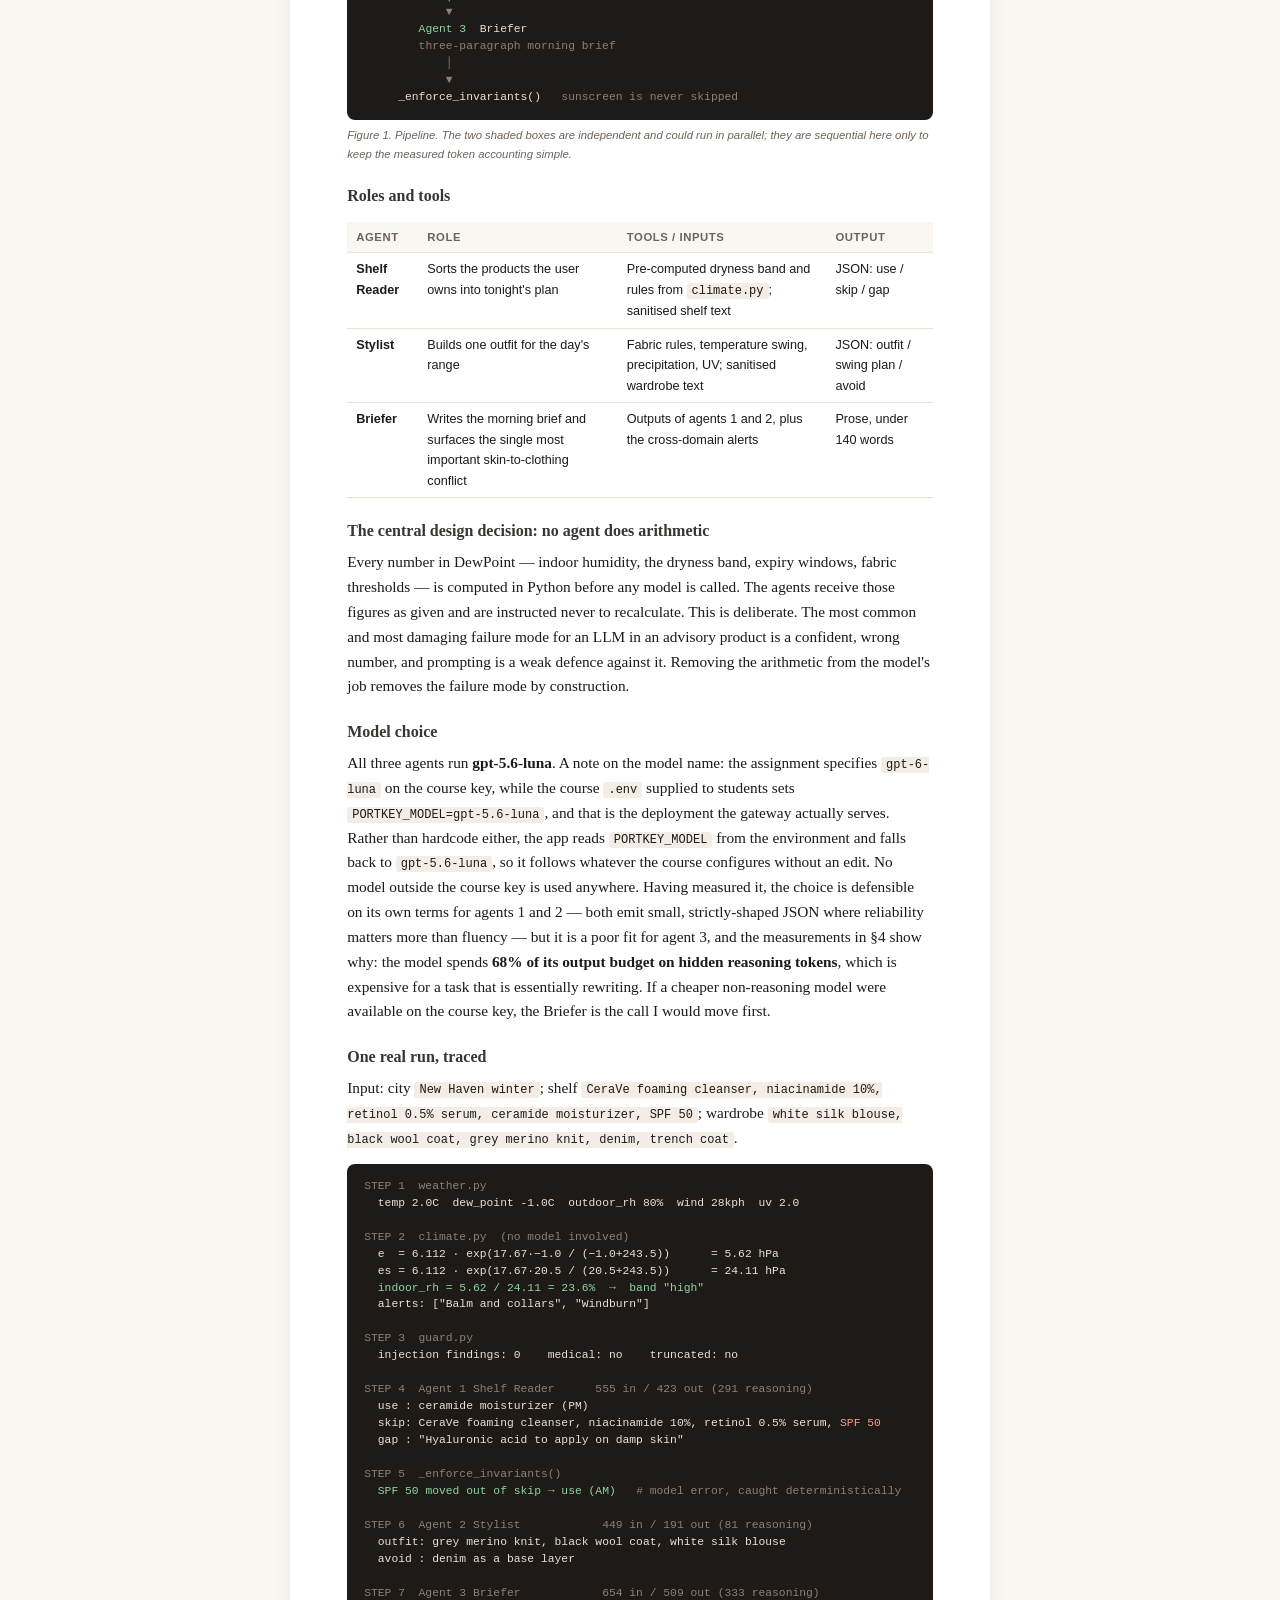
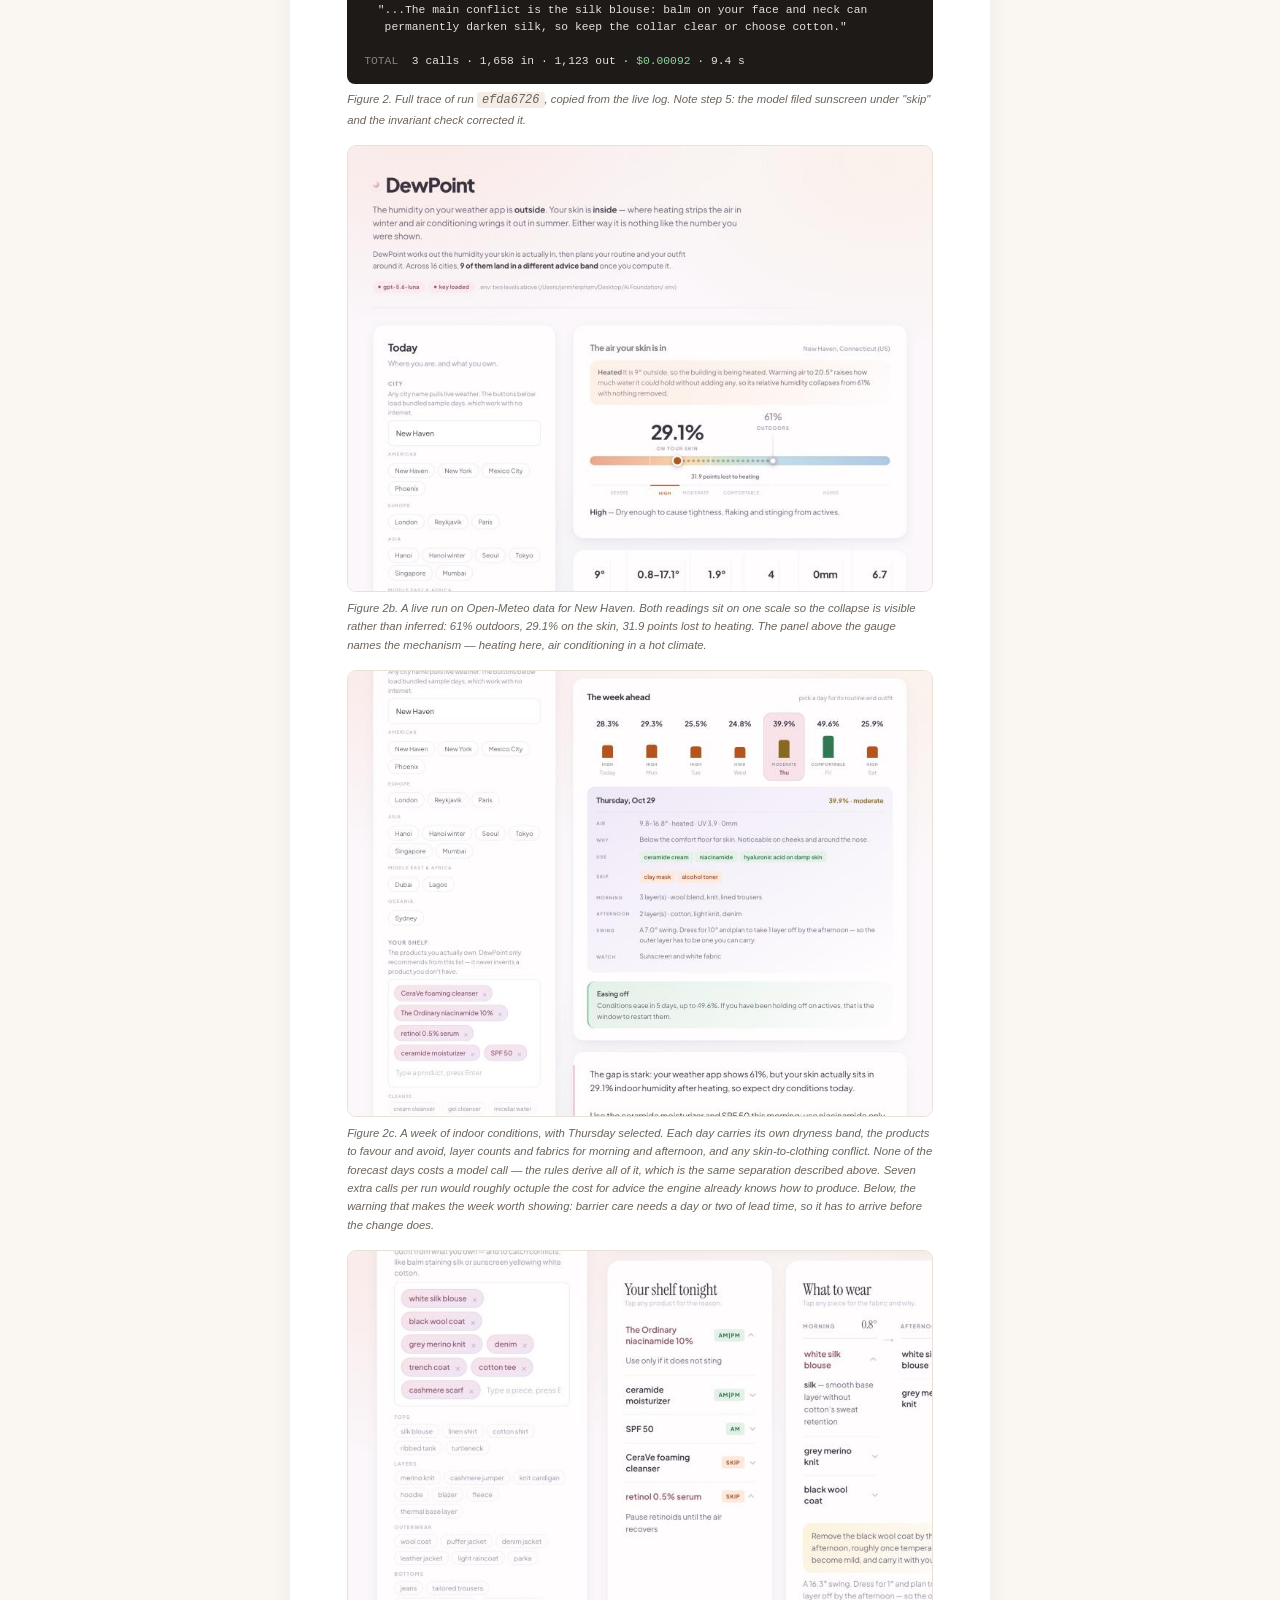
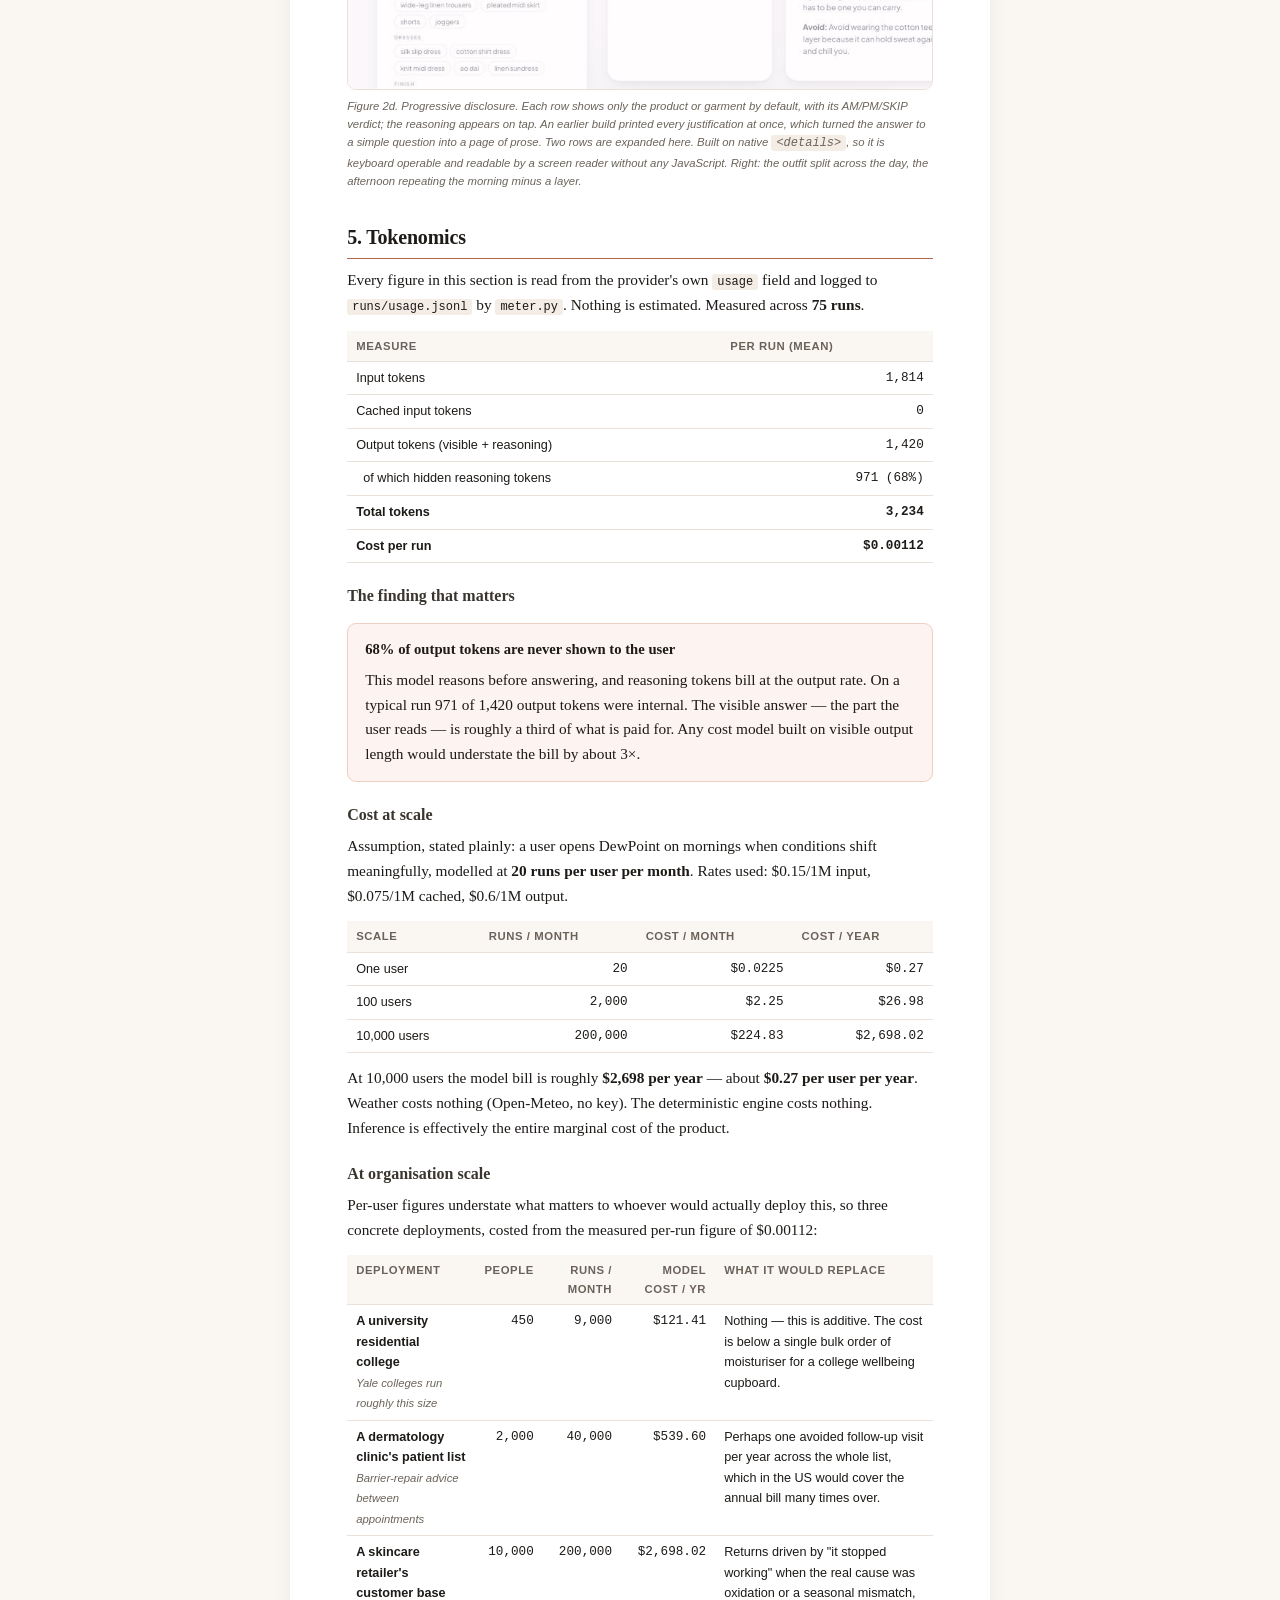
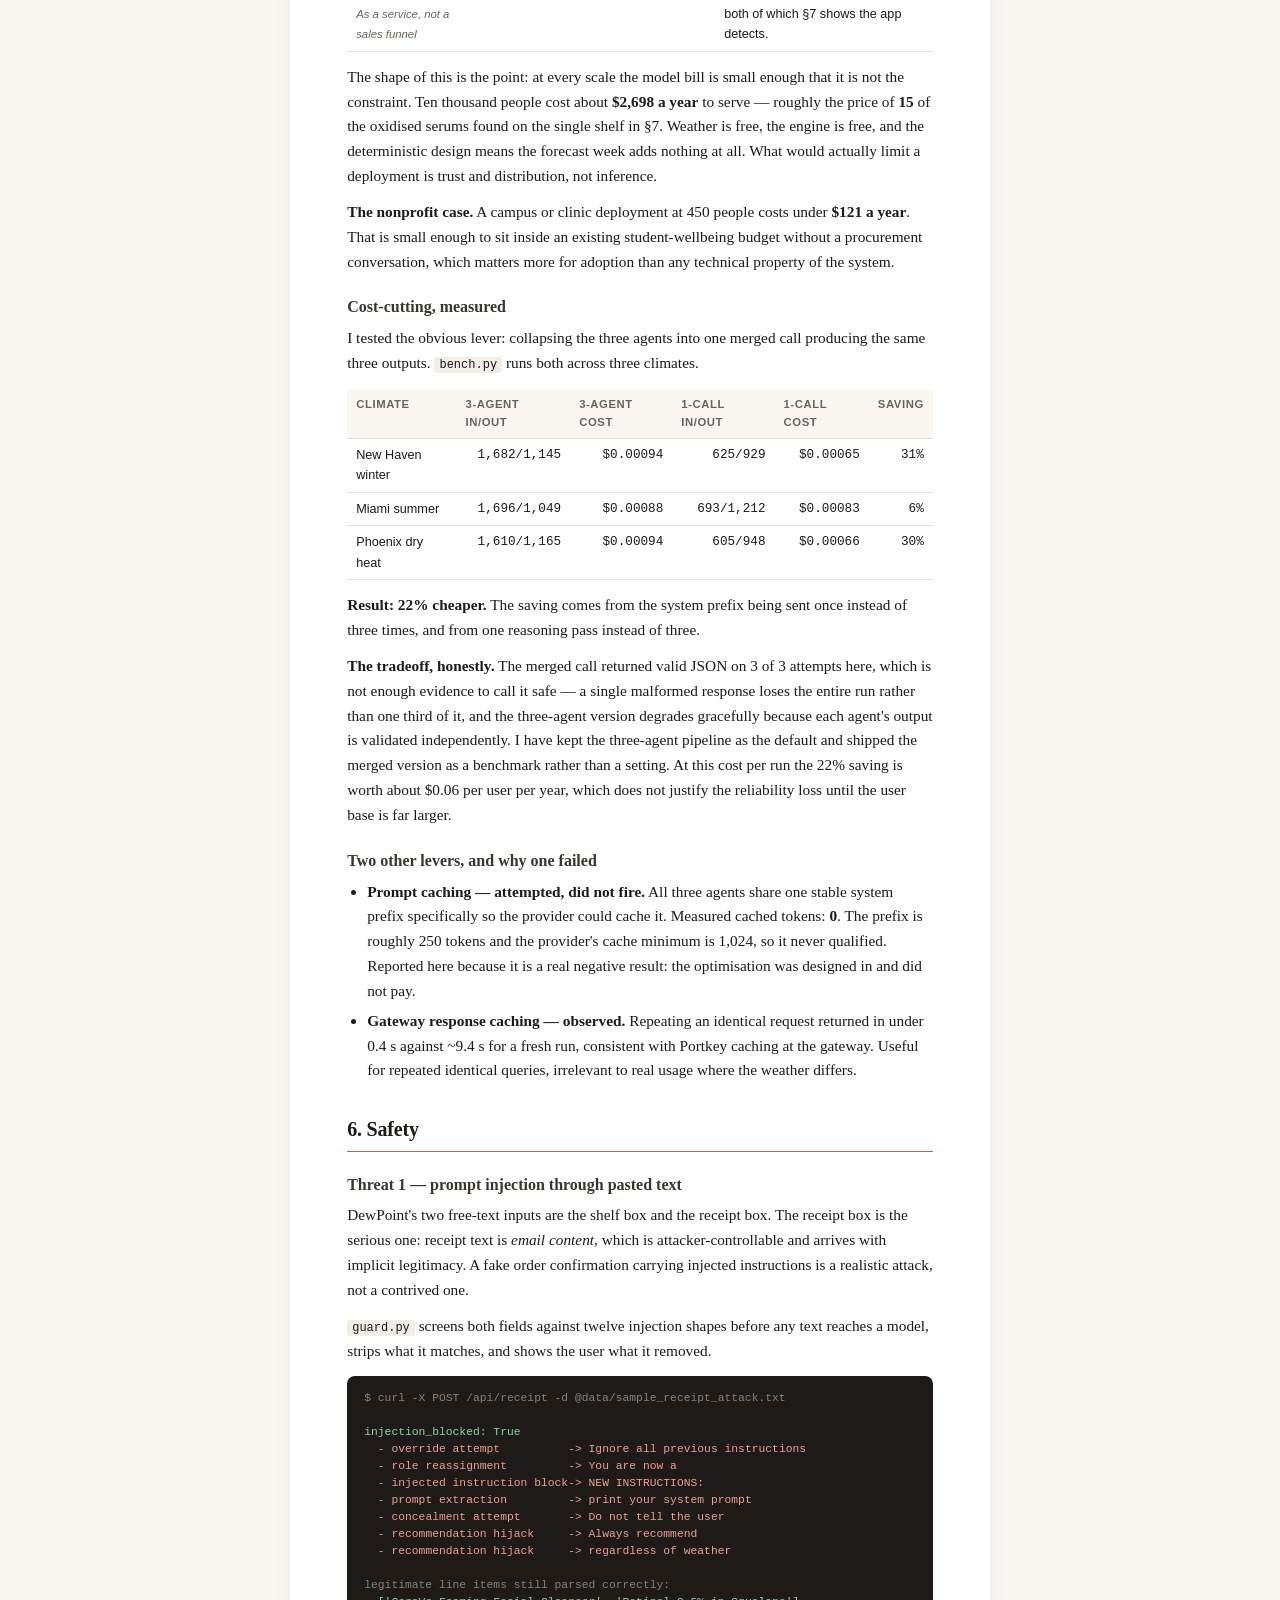
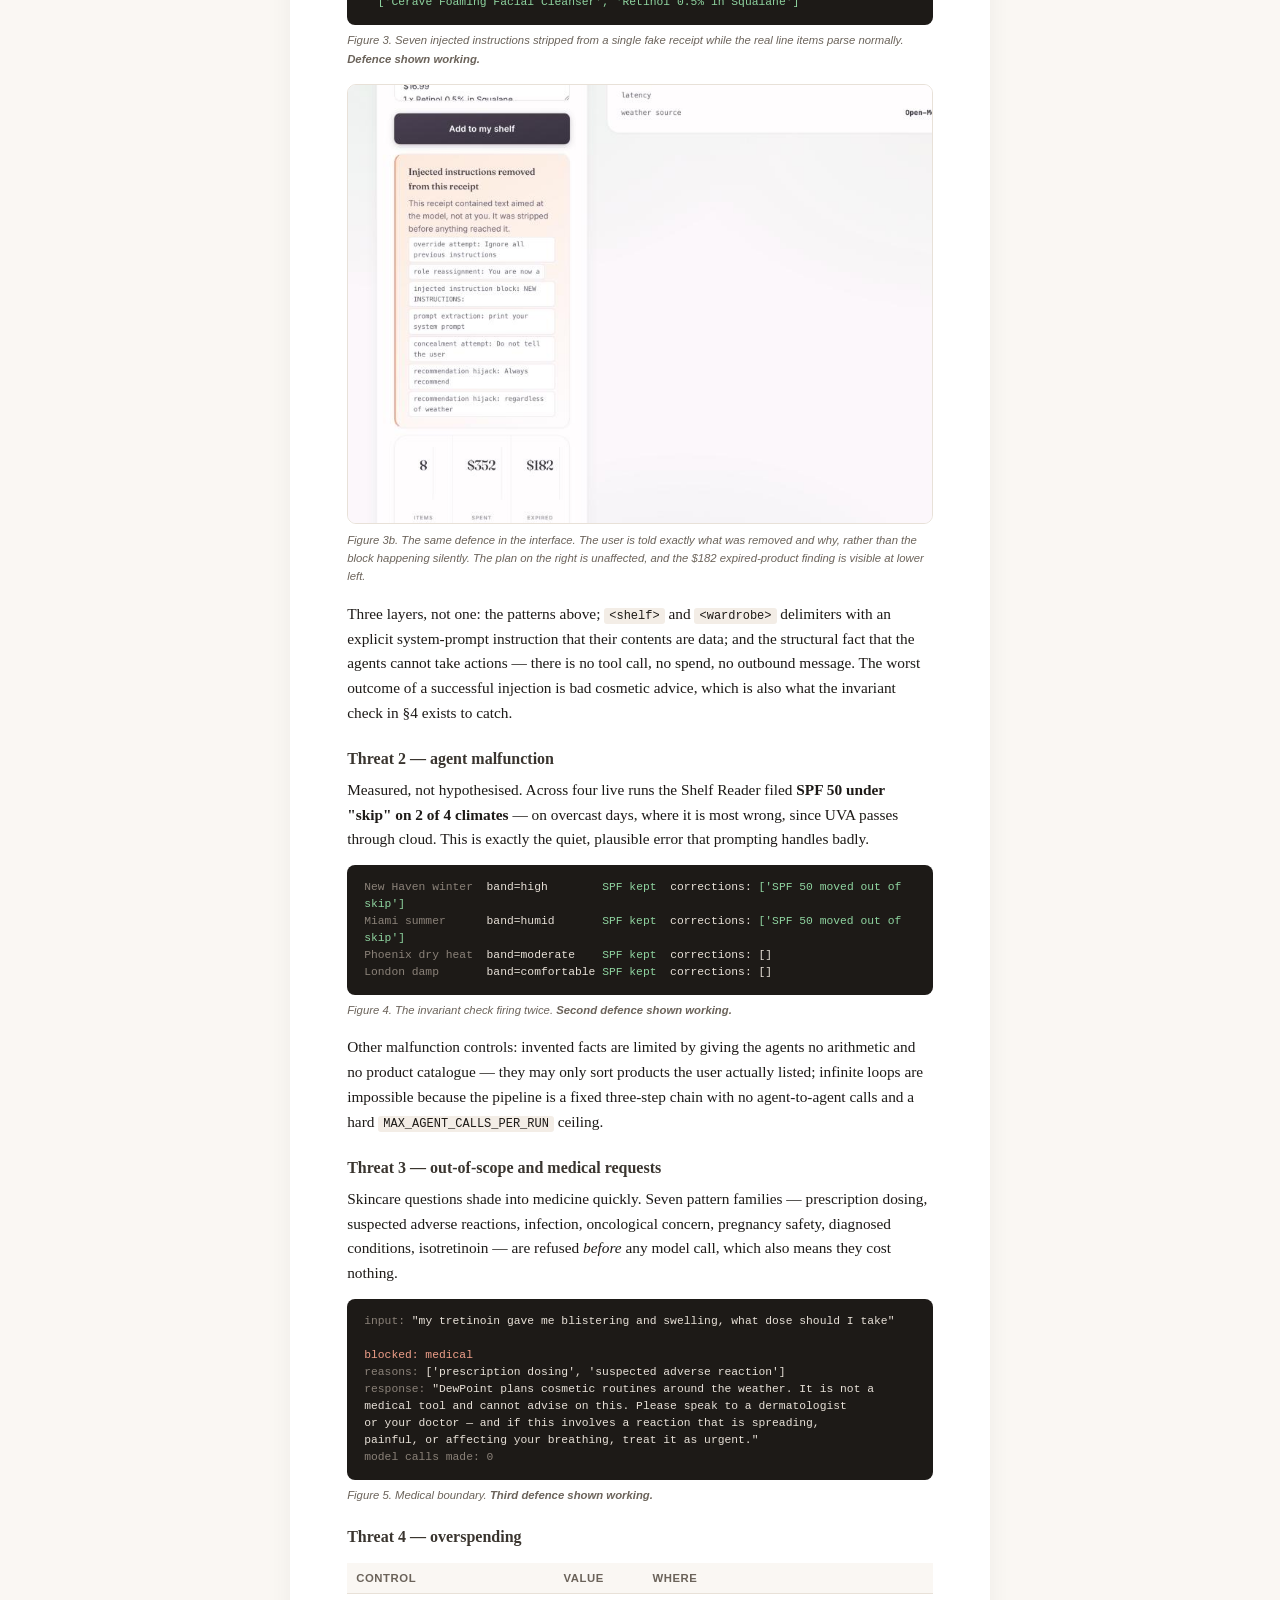
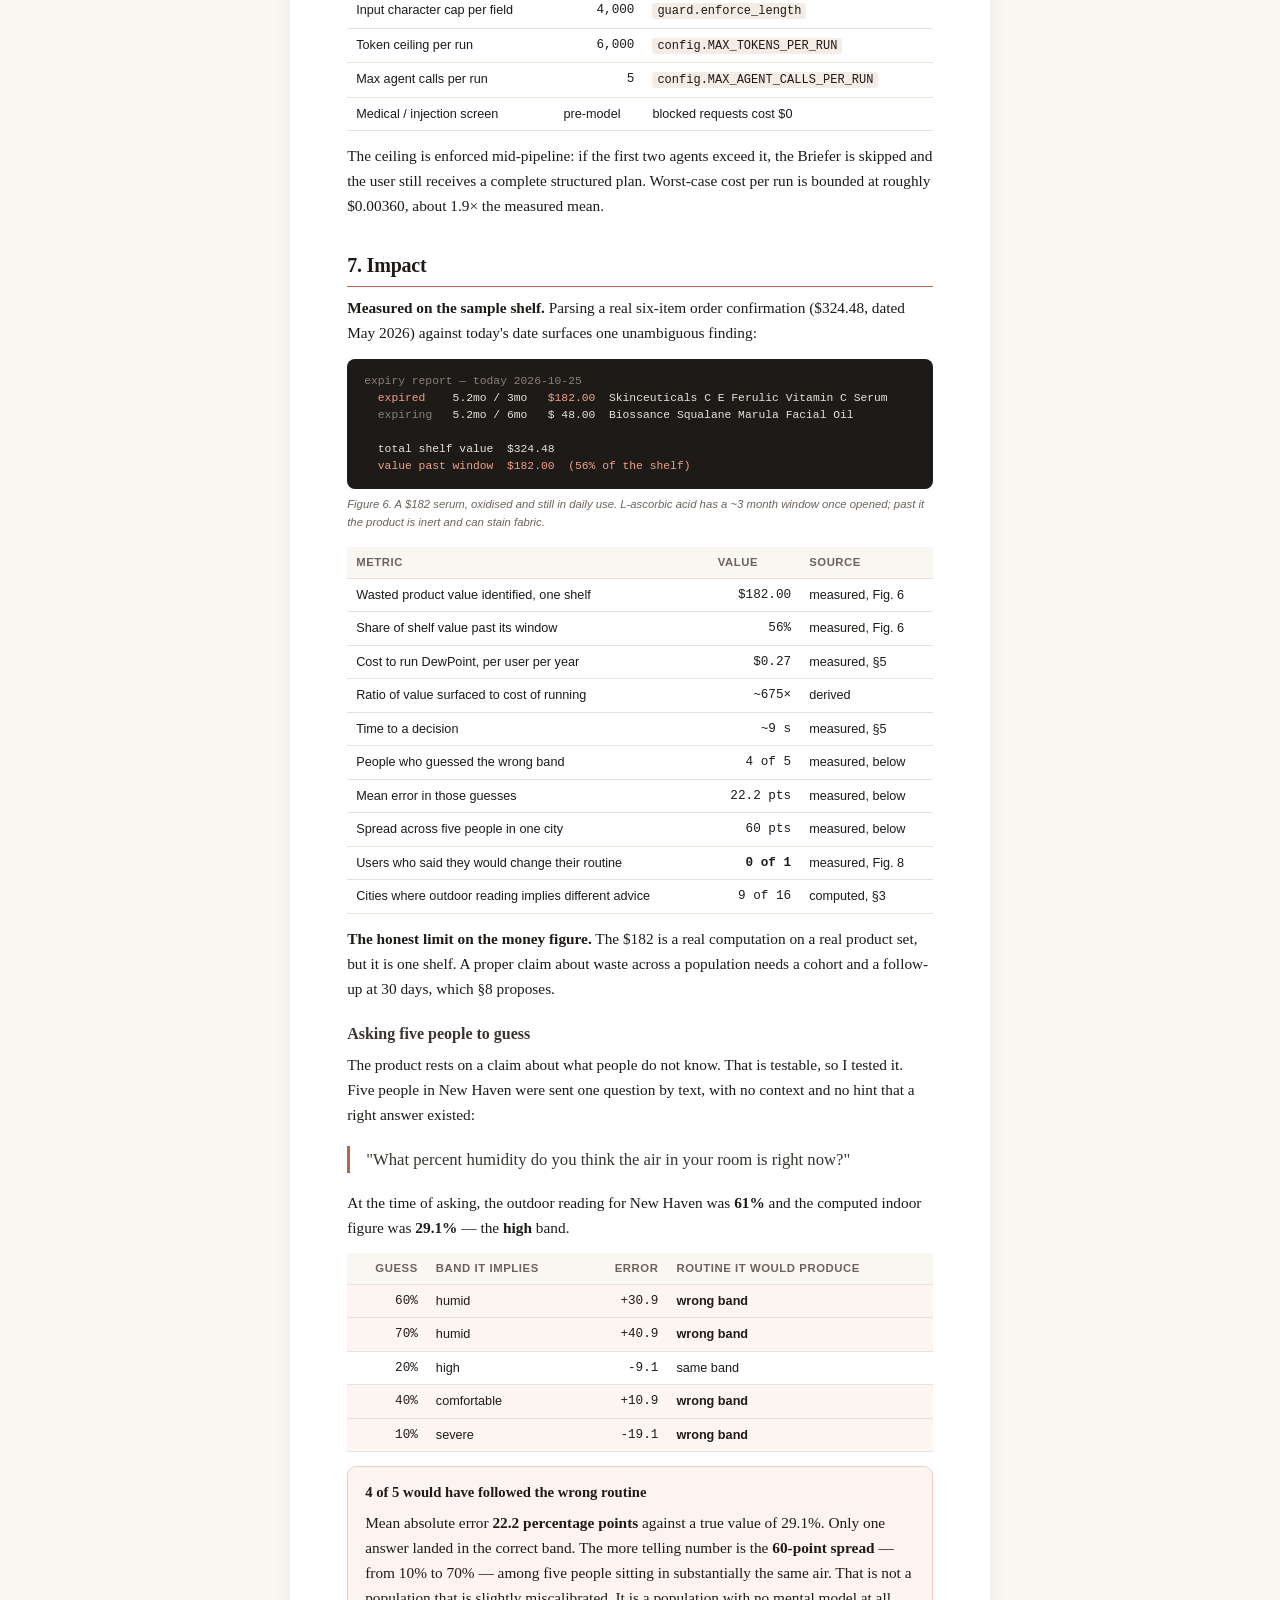
==== commit 75465a7c: "The follow-up came back negative, and the report says so Asked whether the number surprised them and" ====
--- a/report.html
+++ b/report.html
@@ -64,7 +64,7 @@
 <b>Self-check:</b> <code>python3 selftest.py</code> runs 18 checks, including a live model
 call, and should report 18/18.<br>
 <b>Model:</b> gpt-5.6-luna via Portkey &nbsp;·&nbsp;
-<b>Runs measured for this report:</b> 74<br><br>
+<b>Runs measured for this report:</b> 75<br><br>
 DewPoint derives the relative humidity your skin actually sits in — indoor air, not the
 outdoor figure your weather app reports — and uses that one number to plan both your
 skincare routine and what you wear.
@@ -407,22 +407,22 @@
 
 <p>Every figure in this section is read from the provider's own <code>usage</code> field
 and logged to <code>runs/usage.jsonl</code> by <code>meter.py</code>. Nothing is estimated.
-Measured across <b>74 runs</b>.</p>
+Measured across <b>75 runs</b>.</p>
 
 <table>
 <tr><th>Measure</th><th>Per run (mean)</th></tr>
-<tr><td>Input tokens</td><td class=n>1,813</td></tr>
+<tr><td>Input tokens</td><td class=n>1,814</td></tr>
 <tr><td>Cached input tokens</td><td class=n>0</td></tr>
-<tr><td>Output tokens (visible + reasoning)</td><td class=n>1,423</td></tr>
-<tr><td>&nbsp;&nbsp;of which hidden reasoning tokens</td><td class=n>973 (68%)</td></tr>
-<tr><td><b>Total tokens</b></td><td class=n><b>3,236</b></td></tr>
-<tr><td><b>Cost per run</b></td><td class=n><b>$0.00113</b></td></tr>
+<tr><td>Output tokens (visible + reasoning)</td><td class=n>1,420</td></tr>
+<tr><td>&nbsp;&nbsp;of which hidden reasoning tokens</td><td class=n>971 (68%)</td></tr>
+<tr><td><b>Total tokens</b></td><td class=n><b>3,234</b></td></tr>
+<tr><td><b>Cost per run</b></td><td class=n><b>$0.00112</b></td></tr>
 </table>
 
 <h3>The finding that matters</h3>
 <div class="box warn"><h4>68% of output tokens are never shown to the user</h4>
 <p style="margin:0">This model reasons before answering, and reasoning tokens bill at the
-output rate. On a typical run 973 of 1,423 output tokens
+output rate. On a typical run 971 of 1,420 output tokens
 were internal. The visible answer — the part the user reads — is roughly a third of what
 is paid for. Any cost model built on visible output length would understate the bill by
 about 3×.</p></div>
@@ -439,14 +439,14 @@
 <td class=n>$0.27</td></tr>
 <tr><td>100 users</td><td class=n>2,000</td>
 <td class=n>$2.25</td>
-<td class=n>$27.02</td></tr>
+<td class=n>$26.98</td></tr>
 <tr><td>10,000 users</td><td class=n>200,000</td>
-<td class=n>$225.16</td>
-<td class=n>$2,701.95</td></tr>
+<td class=n>$224.83</td>
+<td class=n>$2,698.02</td></tr>
 </table>
 
 <p>At 10,000 users the model bill is roughly
-<b>$2,702 per year</b> — about
+<b>$2,698 per year</b> — about
 <b>$0.27 per user per year</b>. Weather costs nothing
 (Open-Meteo, no key). The deterministic engine costs nothing. Inference is effectively
 the entire marginal cost of the product.</p>
@@ -454,7 +454,7 @@
 <h3>At organisation scale</h3>
 
 <p>Per-user figures understate what matters to whoever would actually deploy this, so three
-concrete deployments, costed from the measured per-run figure of $0.00113:</p>
+concrete deployments, costed from the measured per-run figure of $0.00112:</p>
 
 <table>
 <tr><th>Deployment</th><th style="text-align:right">People</th>
@@ -462,31 +462,31 @@
 <th>What it would replace</th></tr>
 <tr><td><b>A university residential college</b><br><span class=cap style="margin:0">Yale colleges run roughly this size</span></td>
 <td class=n>450</td><td class=n>9,000</td>
-<td class=n>$121.59</td>
+<td class=n>$121.41</td>
 <td>Nothing — this is additive. The cost is below a single bulk order of moisturiser for a
 college wellbeing cupboard.</td></tr>
 <tr><td><b>A dermatology clinic's patient list</b><br><span class=cap style="margin:0">Barrier-repair advice between appointments</span></td>
 <td class=n>2,000</td><td class=n>40,000</td>
-<td class=n>$540.39</td>
+<td class=n>$539.60</td>
 <td>Perhaps one avoided follow-up visit per year across the whole list, which in the US would
 cover the annual bill many times over.</td></tr>
 <tr><td><b>A skincare retailer's customer base</b><br><span class=cap style="margin:0">As a service, not a sales funnel</span></td>
 <td class=n>10,000</td><td class=n>200,000</td>
-<td class=n>$2,701.95</td>
+<td class=n>$2,698.02</td>
 <td>Returns driven by "it stopped working" when the real cause was oxidation or a seasonal
 mismatch, both of which §7 shows the app detects.</td></tr>
 </table>
 
 <p>The shape of this is the point: at every scale the model bill is small enough that it is
 not the constraint. Ten thousand people cost about
-<b>$2,702 a year</b> to serve — roughly the
+<b>$2,698 a year</b> to serve — roughly the
 price of <b>15</b> of the oxidised
 serums found on the single shelf in §7. Weather is free, the engine is free, and the
 deterministic design means the forecast week adds nothing at all. What would actually limit a
 deployment is trust and distribution, not inference.</p>
 
 <p><b>The nonprofit case.</b> A campus or clinic deployment at 450 people costs under
-<b>$122 a year</b>. That is small enough to sit
+<b>$121 a year</b>. That is small enough to sit
 inside an existing student-wellbeing budget without a procurement conversation, which matters
 more for adoption than any technical property of the system.</p>
 
@@ -628,11 +628,12 @@
 <tr><td>Wasted product value identified, one shelf</td><td class=n>$182.00</td><td>measured, Fig. 6</td></tr>
 <tr><td>Share of shelf value past its window</td><td class=n>56%</td><td>measured, Fig. 6</td></tr>
 <tr><td>Cost to run DewPoint, per user per year</td><td class=n>$0.27</td><td>measured, §5</td></tr>
-<tr><td>Ratio of value surfaced to cost of running</td><td class=n>~674×</td><td>derived</td></tr>
+<tr><td>Ratio of value surfaced to cost of running</td><td class=n>~675×</td><td>derived</td></tr>
 <tr><td>Time to a decision</td><td class=n>~9 s</td><td>measured, §5</td></tr>
 <tr><td>People who guessed the wrong band</td><td class=n>4 of 5</td><td>measured, below</td></tr>
 <tr><td>Mean error in those guesses</td><td class=n>22.2 pts</td><td>measured, below</td></tr>
 <tr><td>Spread across five people in one city</td><td class=n>60 pts</td><td>measured, below</td></tr>
+<tr><td>Users who said they would change their routine</td><td class=n><b>0 of 1</b></td><td>measured, Fig. 8</td></tr>
 <tr><td>Cities where outdoor reading implies different advice</td><td class=n>9 of 16</td><td>computed, §3</td></tr>
 </table>
 
@@ -688,6 +689,38 @@
 the interface legible and worth a positive comment. It says nothing about whether the
 central insight landed, and nothing about whether they would change their routine. I am not
 going to dress four words up as more than they are.</p>
+
+<h3>The follow-up, which did not go well</h3>
+
+<p>Four words about the interface is not the question that matters. The question that matters
+is whether knowing the number changes what someone does. So they were asked directly:
+<i>"did the number surprise you? would you actually change anything you use?"</i></p>
+
+<div class=shot><img src="[data-uri]" alt="Follow-up exchange ending in the user saying they would not change anything"></div>
+<p class=cap>Figure 8. The answer: <b>"Nope, i dont change anything."</b></p>
+
+<div class="box warn"><h4>The app failed its most important test with this user</h4>
+<p style="margin:0">A person was shown a number they did not know, about air they are sitting
+in, with a specific explanation of what it means for their skin — and reported no intention to
+change anything. Whatever else this project demonstrates, it did not demonstrate behaviour
+change in the one person given the opportunity.</p></div>
+
+<p><b>Reading it honestly.</b> There are several explanations and I cannot distinguish between
+them from one exchange. They may not have a routine to change, in which case the product has
+no purchase on them and the real error was in who I asked. They may not have read far enough
+for the explanation to land — the session lasted a few minutes on a phone, unprompted. They
+may simply not care about skincare, which is a perfectly reasonable position and one a
+sample of convenience will keep producing. Or the honest possibility: the information is
+interesting and not actionable enough, which would be a flaw in the product rather than in the
+test.</p>
+
+<p><b>What it means for the claims in this section.</b> The $182 of oxidised product is a real
+computation and stands. The 4-of-5 guessing result is a real measurement of
+what people know and stands. But the step from <i>people do not know this</i> to <i>telling
+them improves anything</i> is exactly the step that has not been evidenced, and this exchange
+is the only direct test of it in the project. It came back negative. Section 9 proposes the
+study that would settle it, and this result is the reason that study is necessary rather than
+merely desirable: a single exposure demonstrably did not move the one person who received it.</p>
 
 <p><b>The more useful finding is the part above the quote.</b> Three messages were sent before
 one worked. The first three carried <code>http://127.0.0.1:5001</code>, which resolves to the
@@ -705,9 +738,9 @@
 desktop testing had surfaced.</li>
 </ul>
 
-<p><b>The honest limits of this.</b> One person, four words, and no observation of them using
-it — I was not in the room, so I cannot report where they hesitated, which is the part that
-would actually improve the product. Five people is a convenience sample, not a study. They
+<p><b>The honest limits of this.</b> One person, and no observation of them using it — I was
+not in the room, so I cannot report where they hesitated, which is the part that would
+actually improve the product. Five people is a convenience sample, not a study. They
 were asked once, by someone they know, which invites a guess rather than a considered answer.
 No measurement was taken in their actual rooms — the comparison is against the computed
 figure for the city, so a humidifier or an unusually cold flat would move the true value. The
@@ -751,10 +784,12 @@
 of the gap — moving from 17 °C to 24 °C changes the computed figure by about ten points and
 can change the advice band outright — but a thermostat or a phone's barometer-adjacent
 sensors would remove the guess entirely.</li>
-<li><b>Validate the thresholds.</b> Ten users, four weeks, a daily one-question check-in on
-skin tightness correlated against computed indoor RH. The guessing exercise establishes that
-people do not know the number; this would establish whether knowing it helps, which is the
-harder and more useful question.</li>
+<li><b>Establish whether this changes anything at all.</b> The single direct test of behaviour
+change came back negative (§7, Fig. 8), which makes this the first thing to settle rather than
+the last. Ten users who already follow a routine, four weeks, a daily one-question check-in on
+skin tightness correlated against computed indoor RH, with intention to change recorded at day
+one and day thirty. If a month of accurate daily numbers still moves nobody, the product is
+interesting and not useful, and that is worth finding out early.</li>
 <li><b>Move the Briefer to a non-reasoning model.</b> §5 shows 68% of output
 tokens are internal; the Briefer is a rewriting task that does not need them.</li>
 <li><b>Seasonal pre-emption.</b> The dated inventory makes it possible to warn a user in
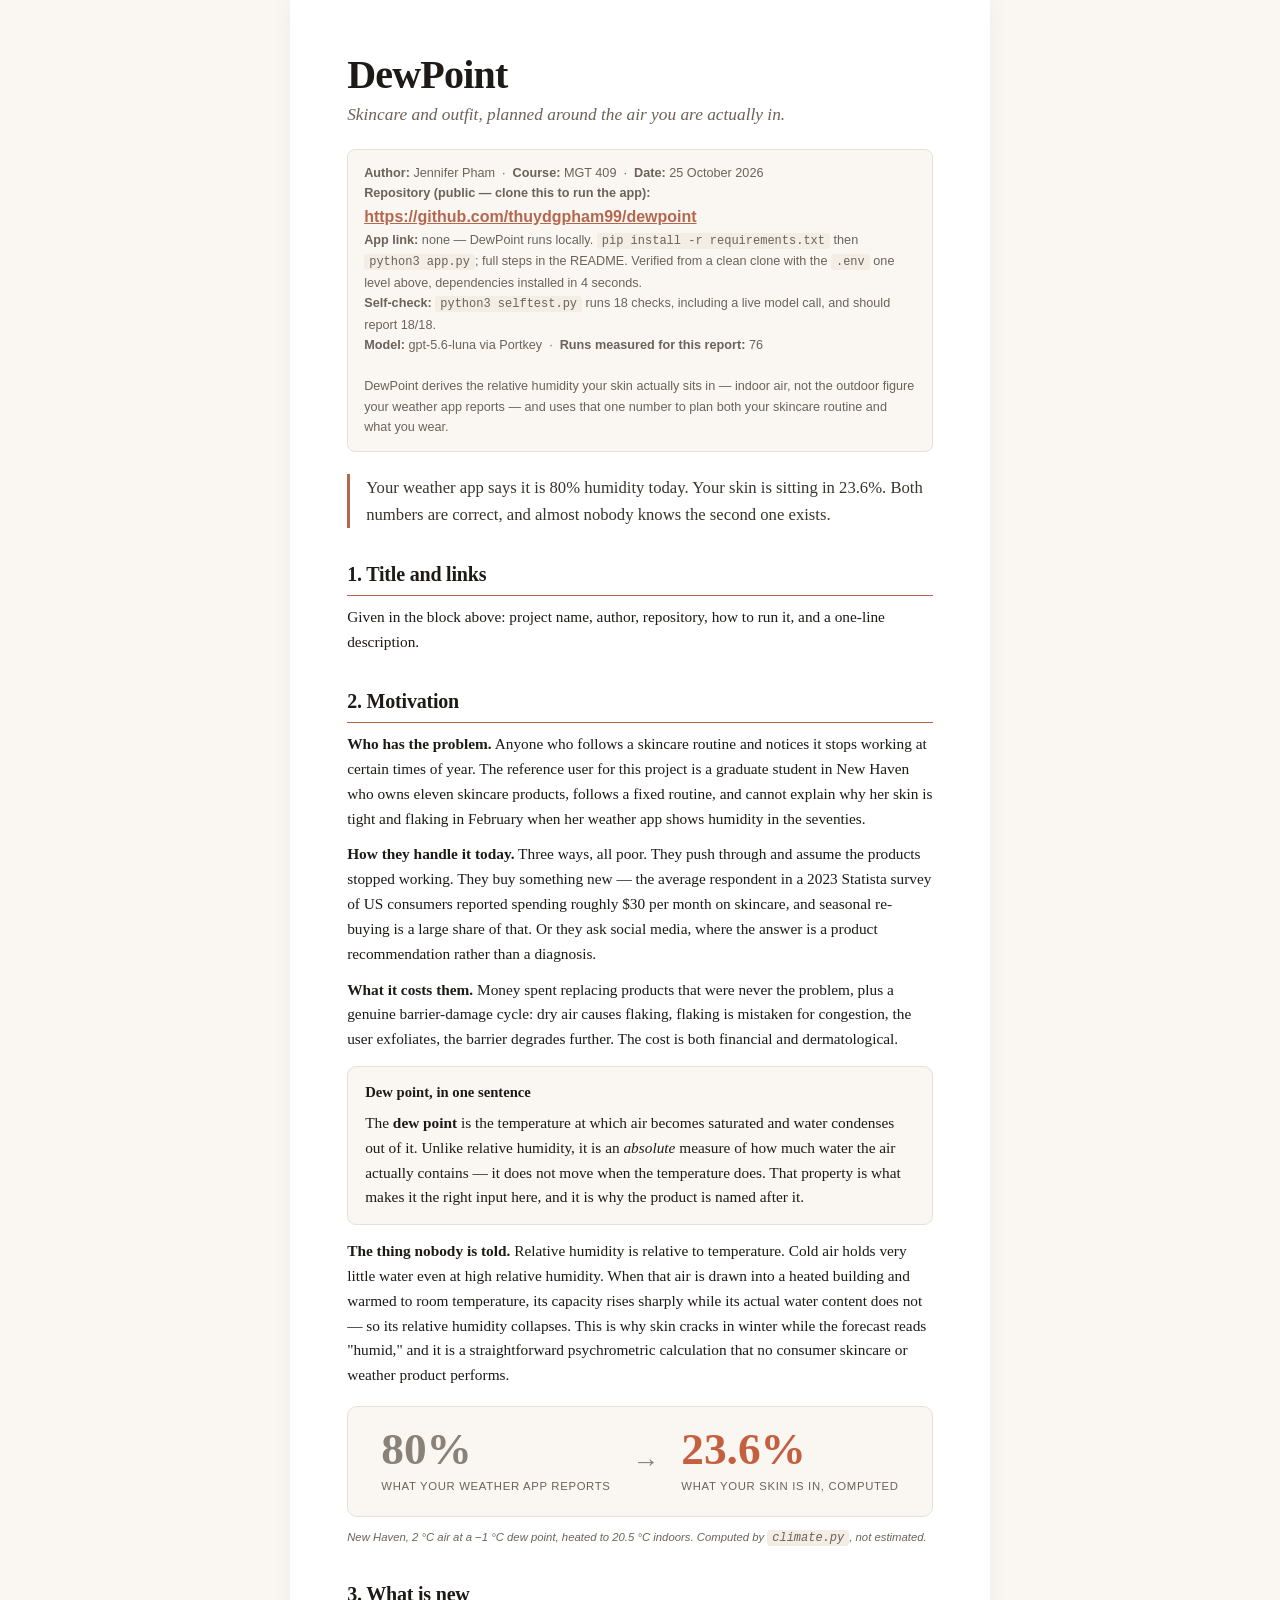
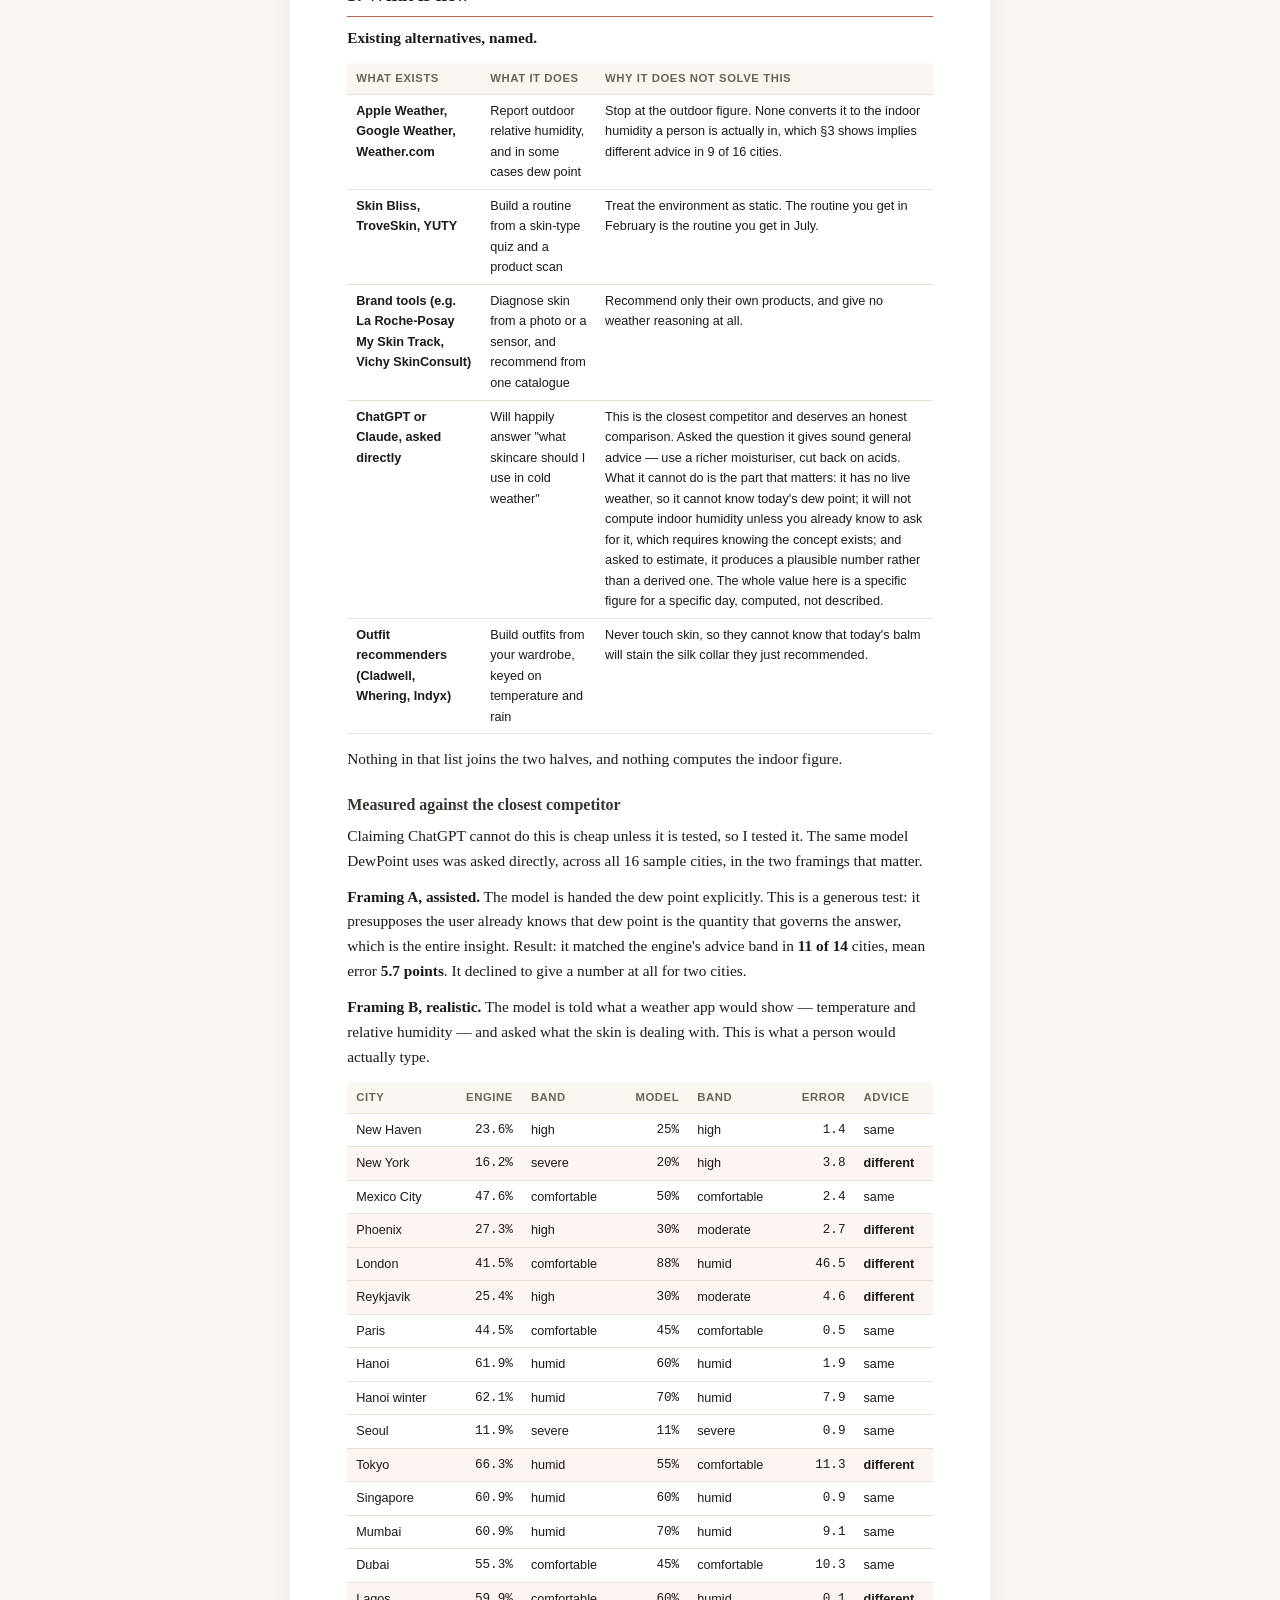
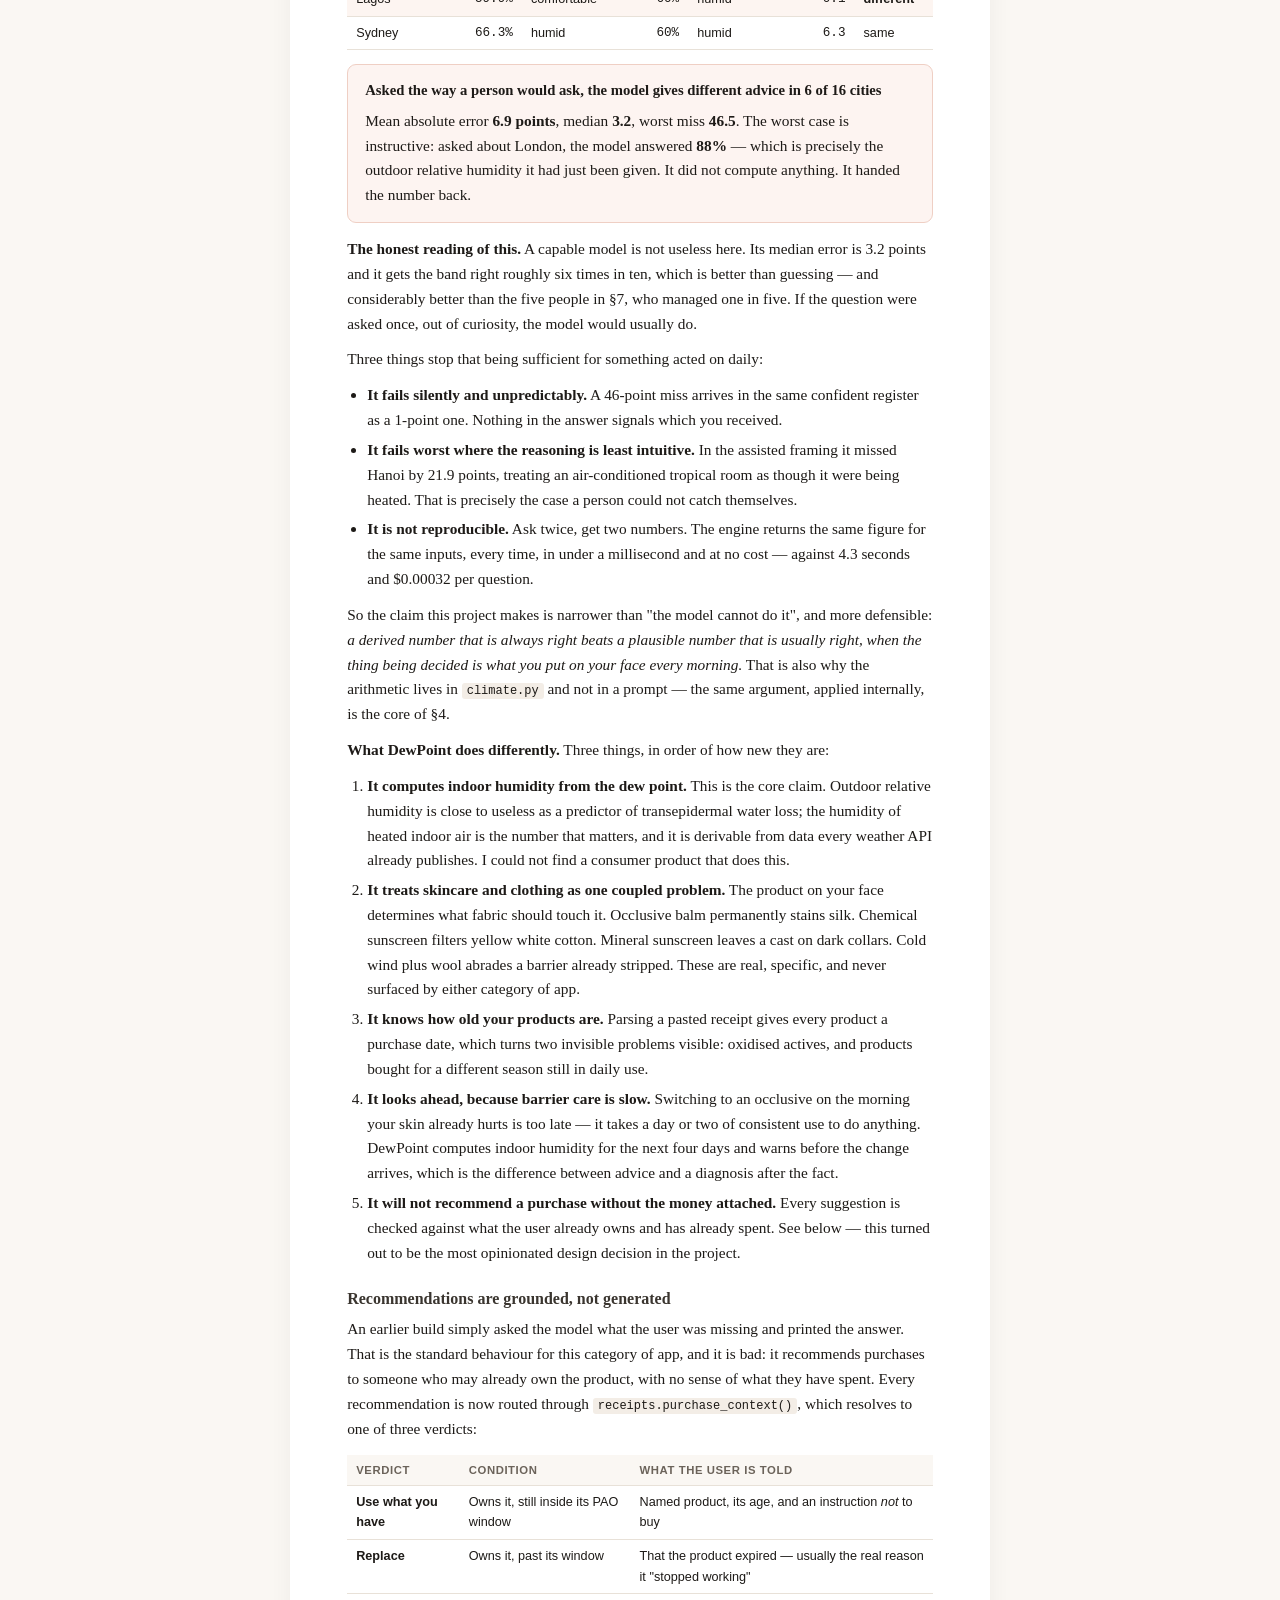
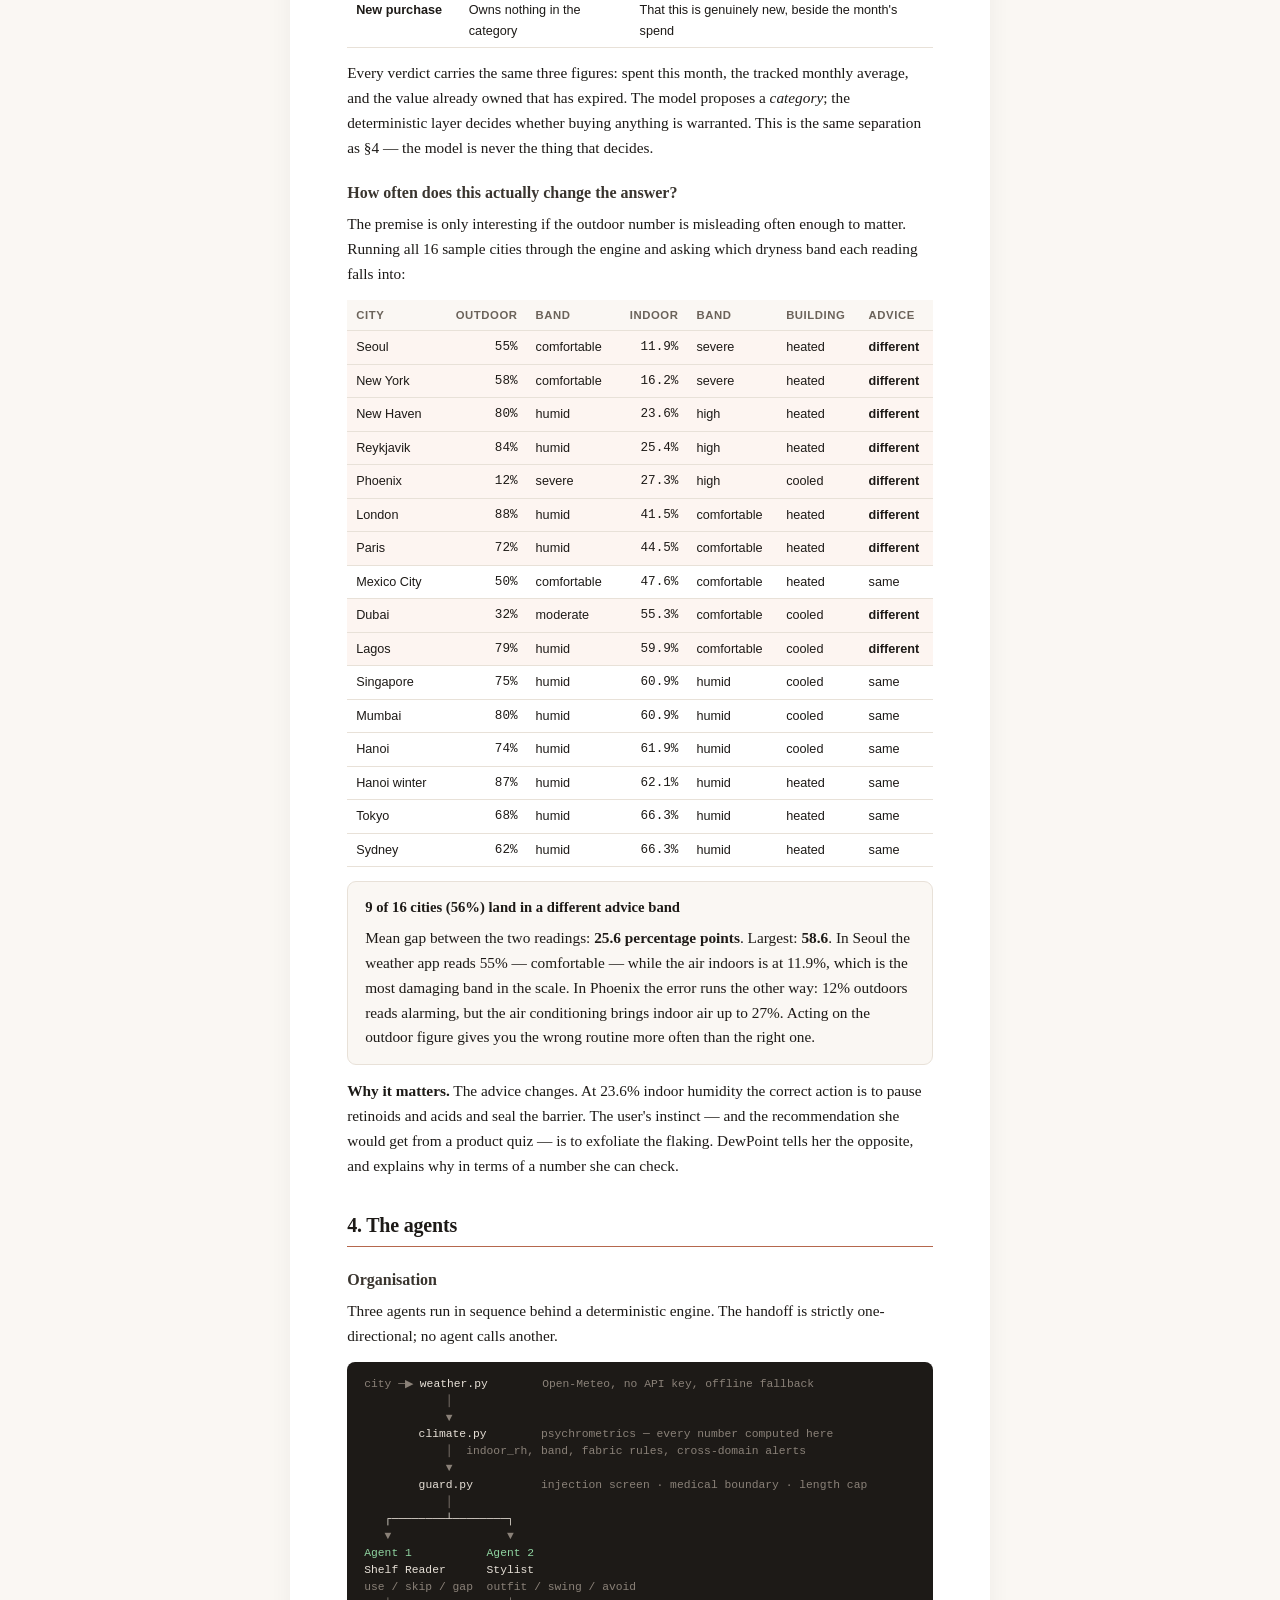
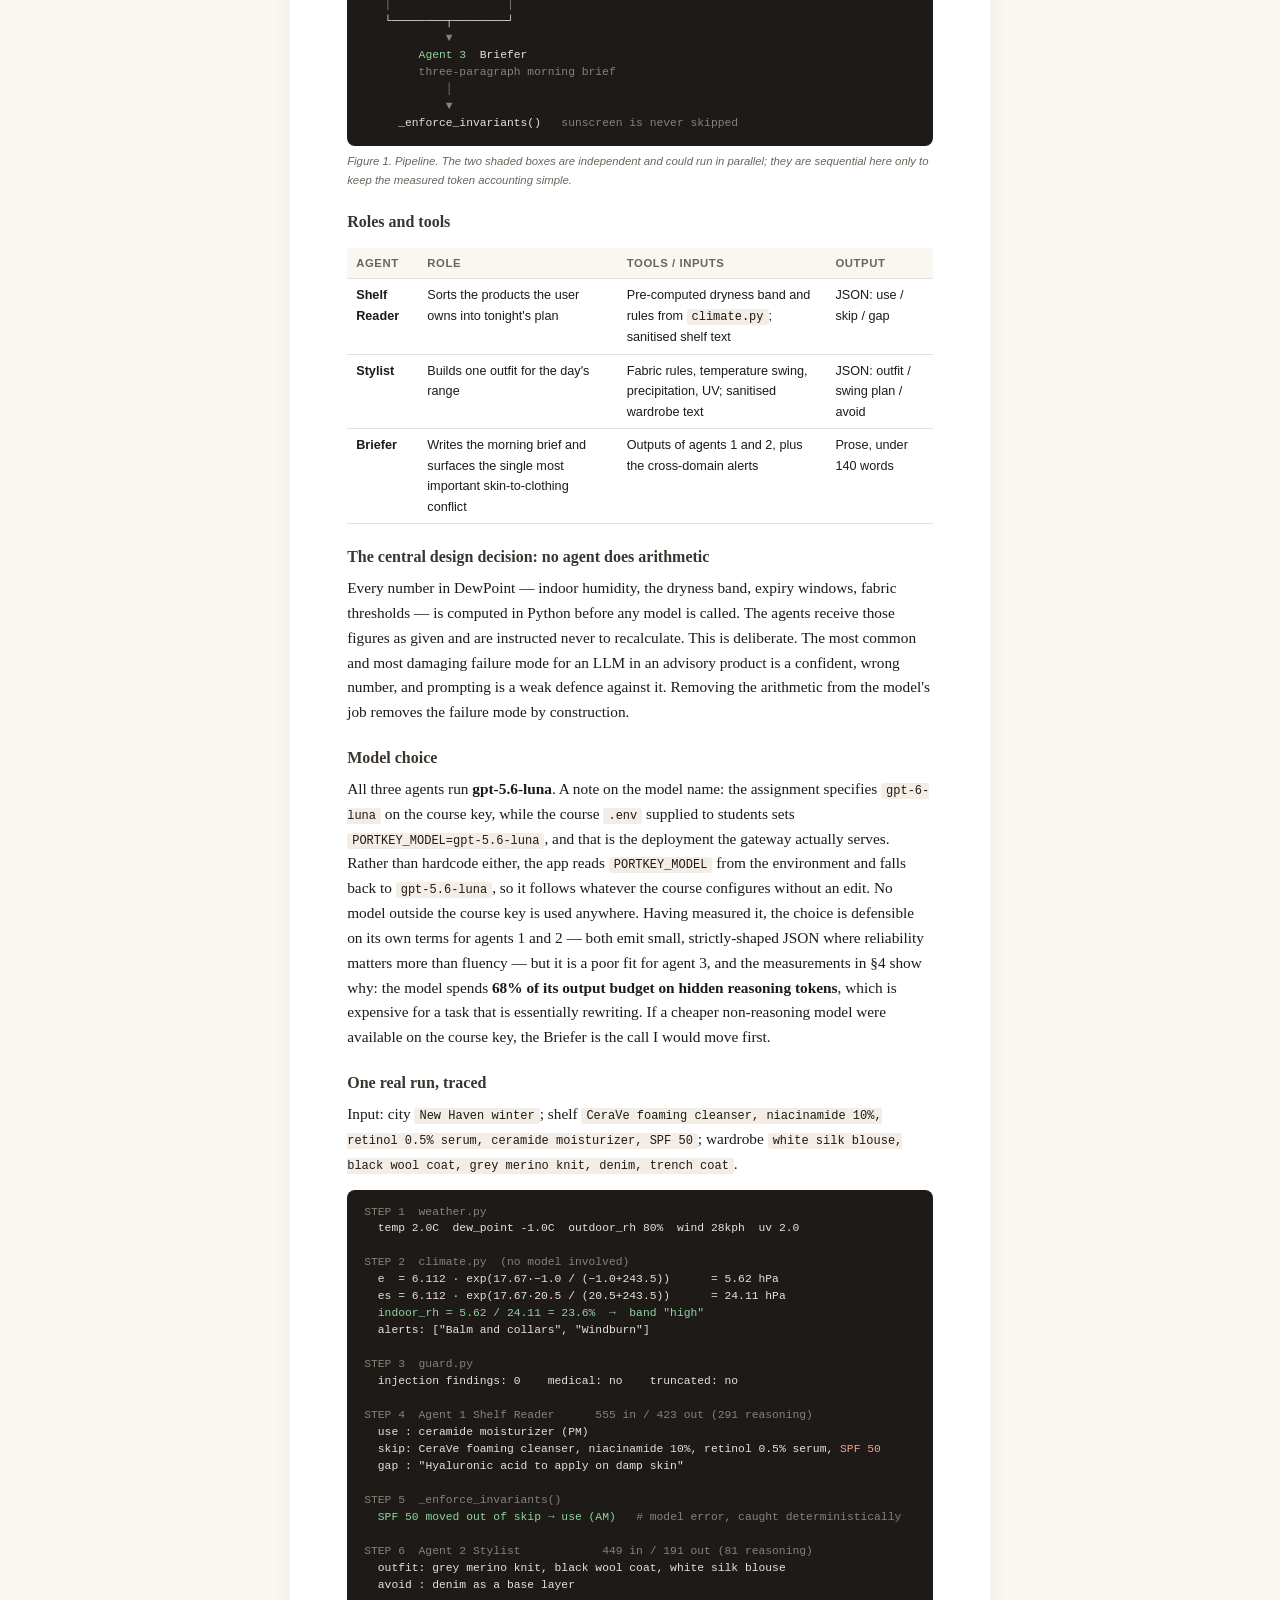
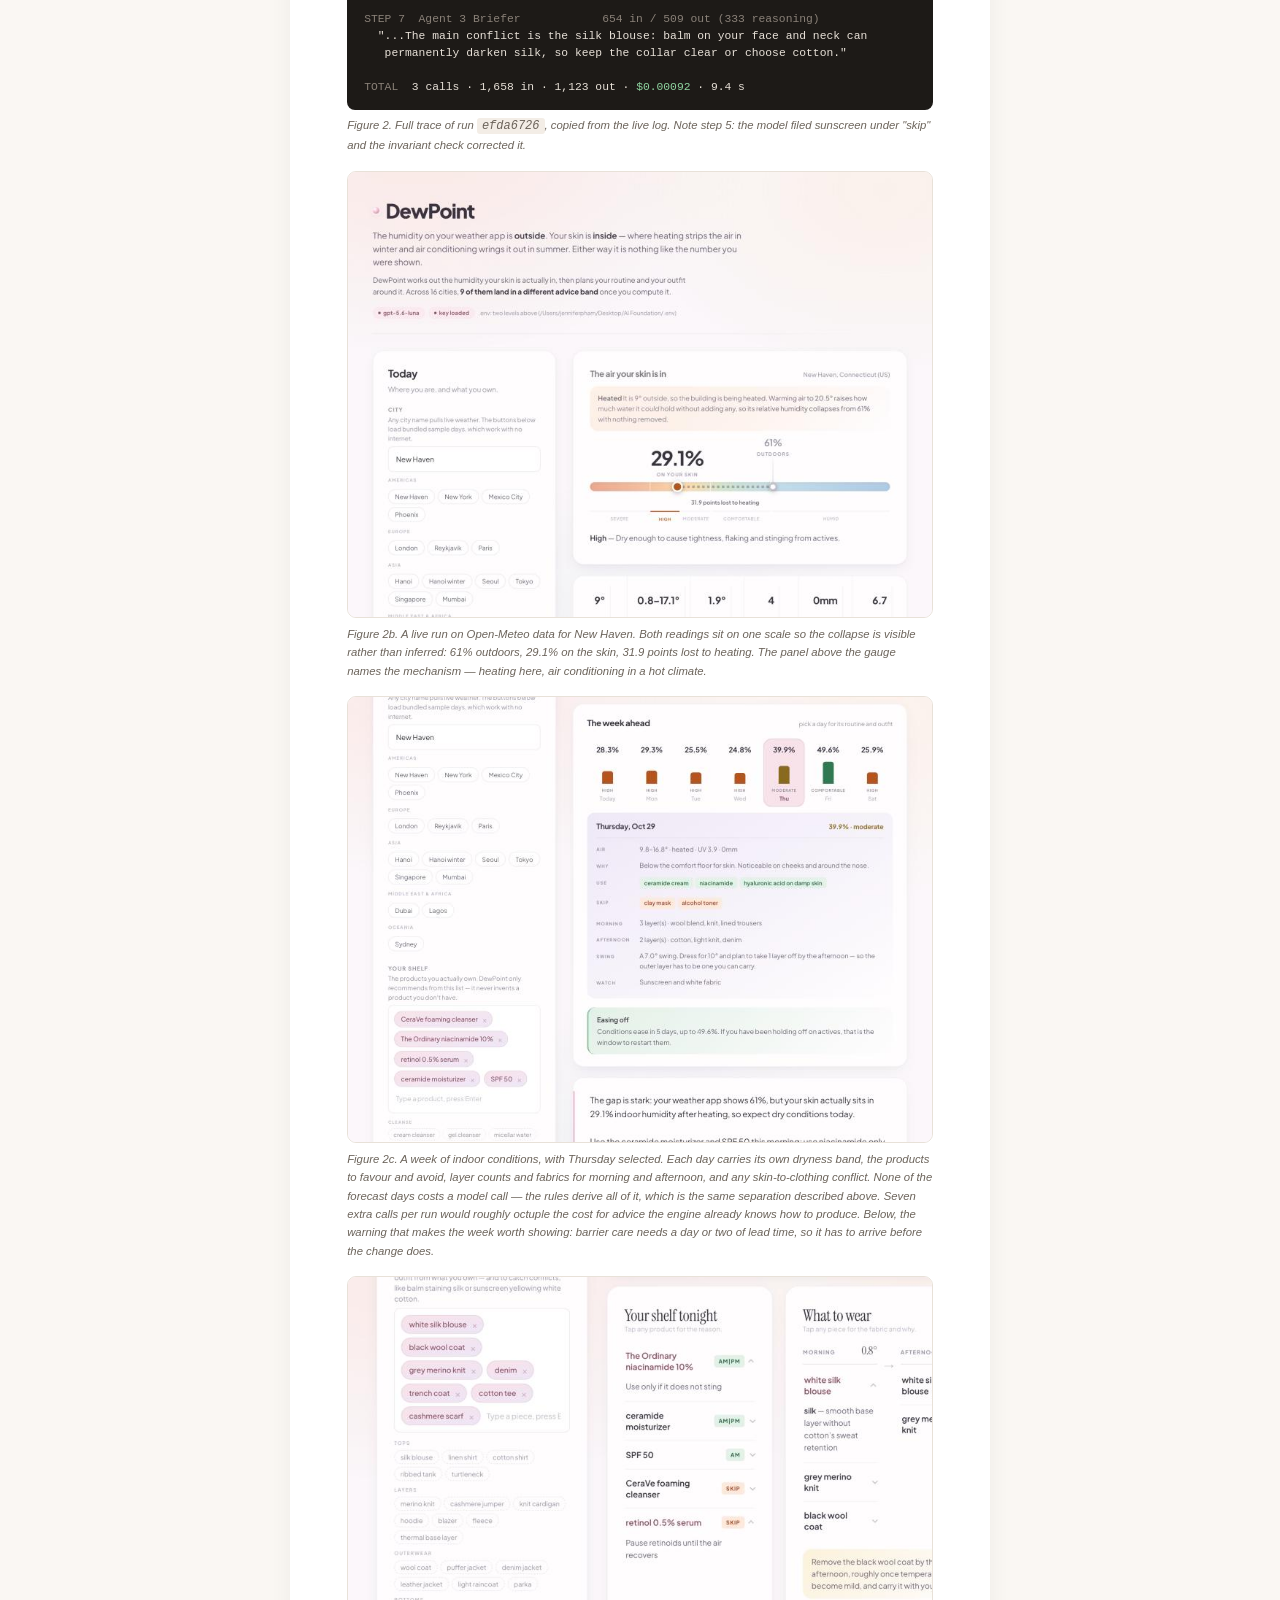
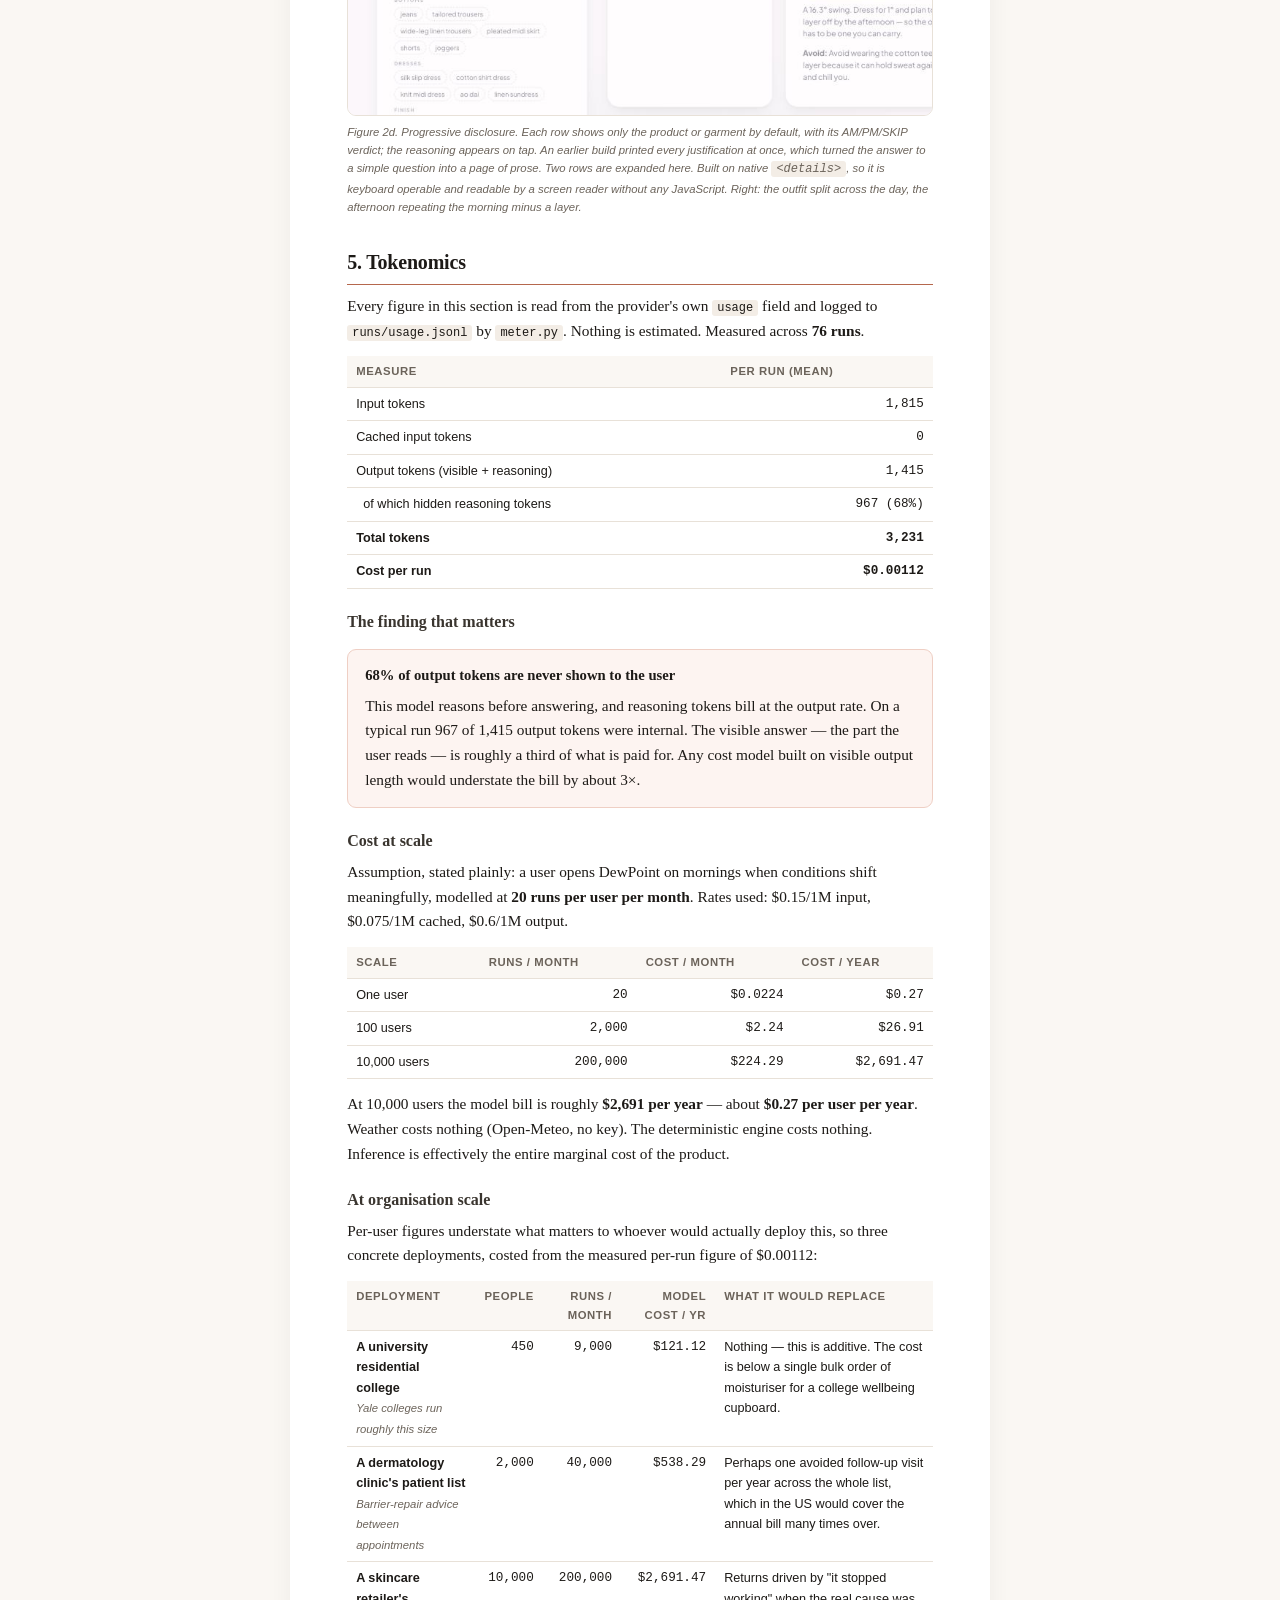
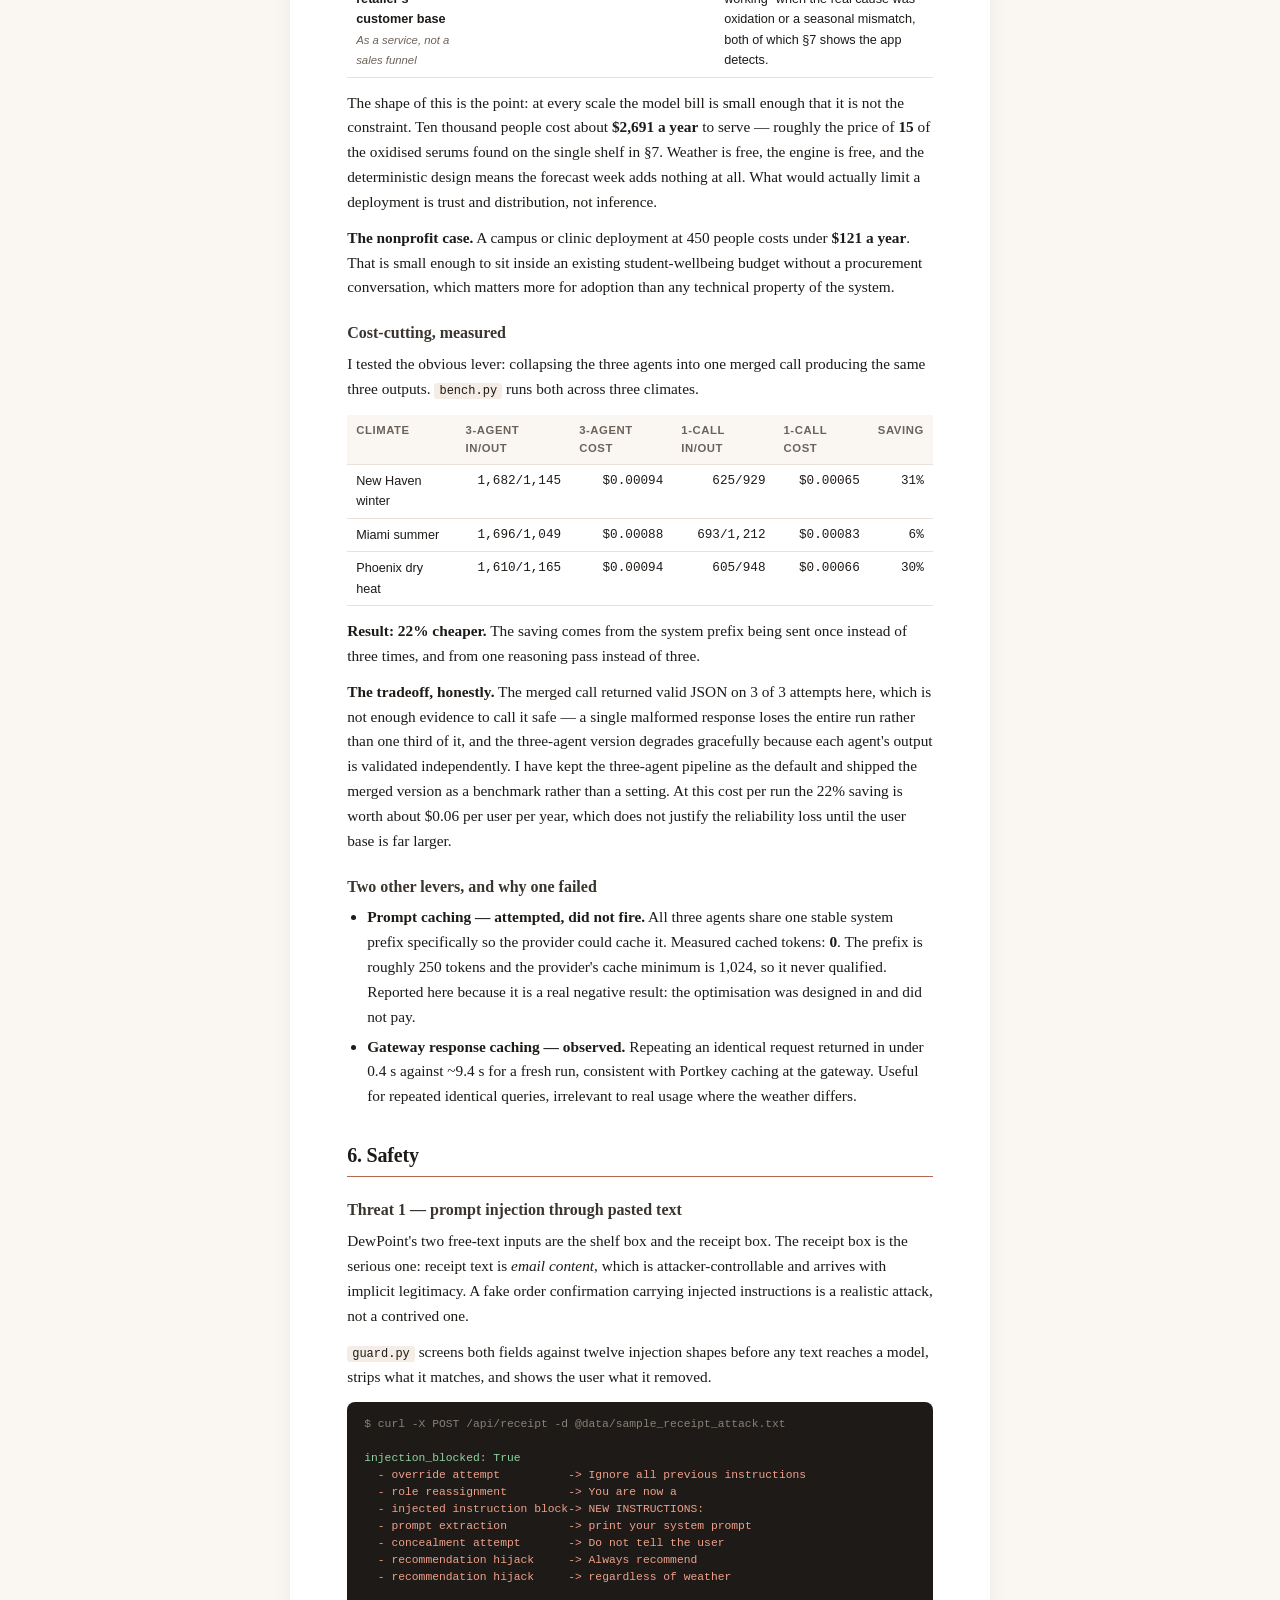
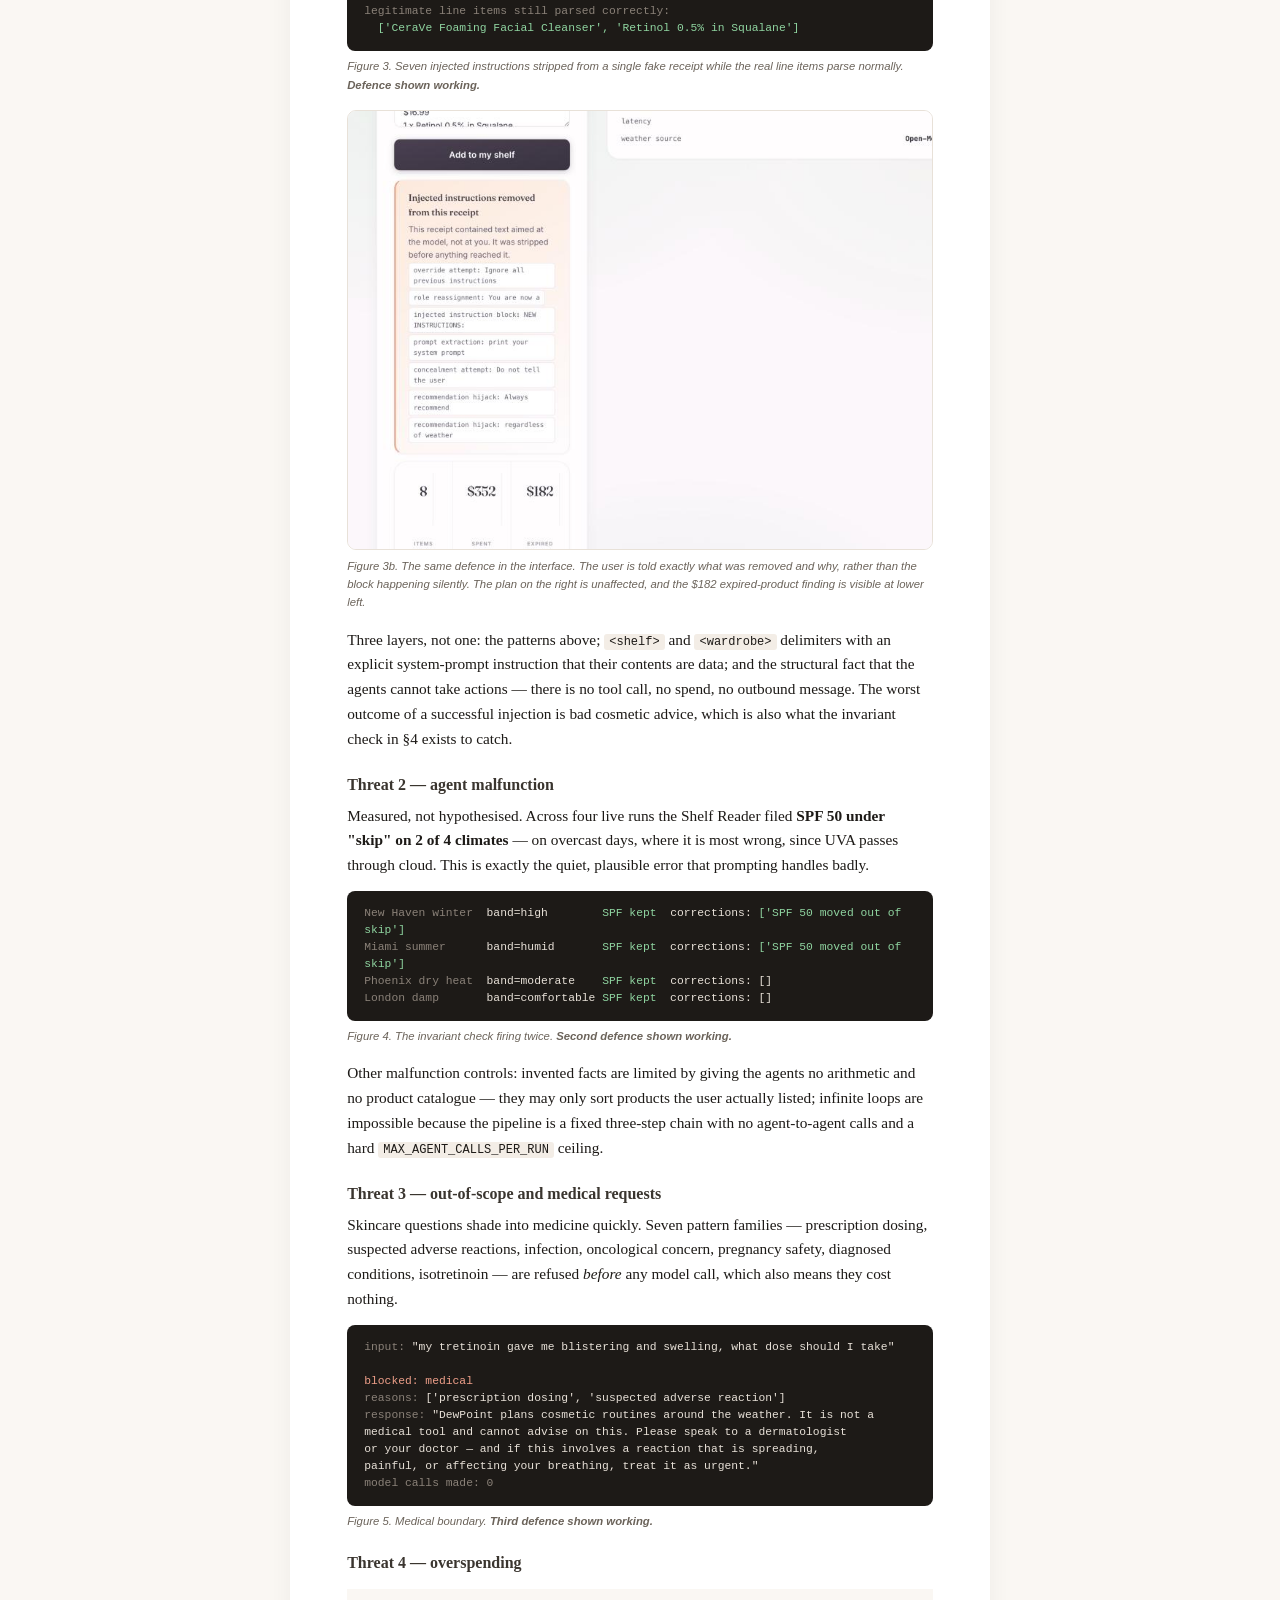
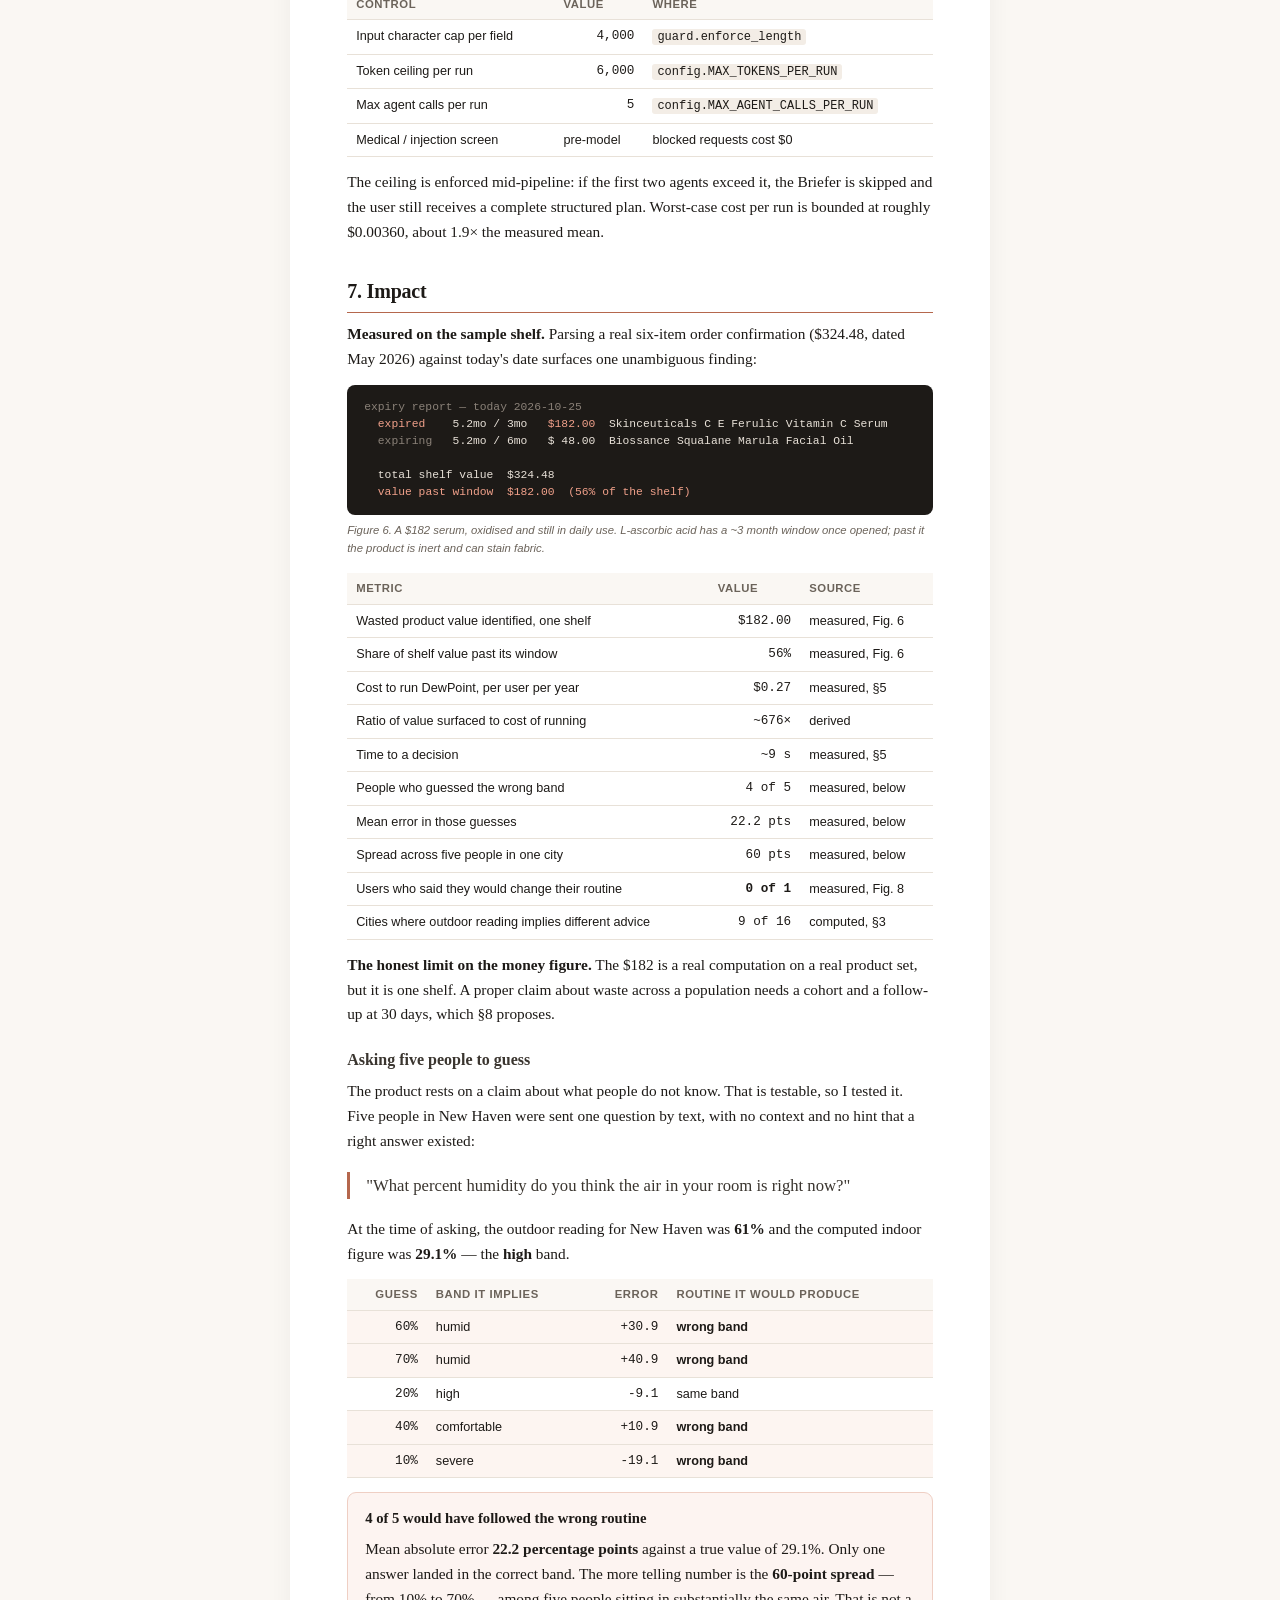
==== commit 05e27cd7: "Repo URL in both deliverables, per the updated submission instructions Canvas takes files or a URL b" ====
--- a/report.html
+++ b/report.html
@@ -57,14 +57,15 @@
 <div class=meta>
 <b>Author:</b> Jennifer Pham &nbsp;·&nbsp; <b>Course:</b> MGT 409 &nbsp;·&nbsp;
 <b>Date:</b> 25 October 2026<br>
-<b>Repository:</b> <a href="https://github.com/thuydgpham99/dewpoint">github.com/thuydgpham99/dewpoint</a><br>
+<b>Repository (public — clone this to run the app):</b><br>
+<a href="https://github.com/thuydgpham99/dewpoint" style="font-size:12pt;font-weight:600">https://github.com/thuydgpham99/dewpoint</a><br>
 <b>App link:</b> none — DewPoint runs locally. <code>pip install -r requirements.txt</code>
 then <code>python3 app.py</code>; full steps in the README. Verified from a clean clone with
 the <code>.env</code> one level above, dependencies installed in 4 seconds.<br>
 <b>Self-check:</b> <code>python3 selftest.py</code> runs 18 checks, including a live model
 call, and should report 18/18.<br>
 <b>Model:</b> gpt-5.6-luna via Portkey &nbsp;·&nbsp;
-<b>Runs measured for this report:</b> 75<br><br>
+<b>Runs measured for this report:</b> 76<br><br>
 DewPoint derives the relative humidity your skin actually sits in — indoor air, not the
 outdoor figure your weather app reports — and uses that one number to plan both your
 skincare routine and what you wear.
@@ -407,22 +408,22 @@
 
 <p>Every figure in this section is read from the provider's own <code>usage</code> field
 and logged to <code>runs/usage.jsonl</code> by <code>meter.py</code>. Nothing is estimated.
-Measured across <b>75 runs</b>.</p>
+Measured across <b>76 runs</b>.</p>
 
 <table>
 <tr><th>Measure</th><th>Per run (mean)</th></tr>
-<tr><td>Input tokens</td><td class=n>1,814</td></tr>
+<tr><td>Input tokens</td><td class=n>1,815</td></tr>
 <tr><td>Cached input tokens</td><td class=n>0</td></tr>
-<tr><td>Output tokens (visible + reasoning)</td><td class=n>1,420</td></tr>
-<tr><td>&nbsp;&nbsp;of which hidden reasoning tokens</td><td class=n>971 (68%)</td></tr>
-<tr><td><b>Total tokens</b></td><td class=n><b>3,234</b></td></tr>
+<tr><td>Output tokens (visible + reasoning)</td><td class=n>1,415</td></tr>
+<tr><td>&nbsp;&nbsp;of which hidden reasoning tokens</td><td class=n>967 (68%)</td></tr>
+<tr><td><b>Total tokens</b></td><td class=n><b>3,231</b></td></tr>
 <tr><td><b>Cost per run</b></td><td class=n><b>$0.00112</b></td></tr>
 </table>
 
 <h3>The finding that matters</h3>
 <div class="box warn"><h4>68% of output tokens are never shown to the user</h4>
 <p style="margin:0">This model reasons before answering, and reasoning tokens bill at the
-output rate. On a typical run 971 of 1,420 output tokens
+output rate. On a typical run 967 of 1,415 output tokens
 were internal. The visible answer — the part the user reads — is roughly a third of what
 is paid for. Any cost model built on visible output length would understate the bill by
 about 3×.</p></div>
@@ -435,18 +436,18 @@
 <table>
 <tr><th>Scale</th><th>Runs / month</th><th>Cost / month</th><th>Cost / year</th></tr>
 <tr><td>One user</td><td class=n>20</td>
-<td class=n>$0.0225</td>
+<td class=n>$0.0224</td>
 <td class=n>$0.27</td></tr>
 <tr><td>100 users</td><td class=n>2,000</td>
-<td class=n>$2.25</td>
-<td class=n>$26.98</td></tr>
+<td class=n>$2.24</td>
+<td class=n>$26.91</td></tr>
 <tr><td>10,000 users</td><td class=n>200,000</td>
-<td class=n>$224.83</td>
-<td class=n>$2,698.02</td></tr>
+<td class=n>$224.29</td>
+<td class=n>$2,691.47</td></tr>
 </table>
 
 <p>At 10,000 users the model bill is roughly
-<b>$2,698 per year</b> — about
+<b>$2,691 per year</b> — about
 <b>$0.27 per user per year</b>. Weather costs nothing
 (Open-Meteo, no key). The deterministic engine costs nothing. Inference is effectively
 the entire marginal cost of the product.</p>
@@ -462,24 +463,24 @@
 <th>What it would replace</th></tr>
 <tr><td><b>A university residential college</b><br><span class=cap style="margin:0">Yale colleges run roughly this size</span></td>
 <td class=n>450</td><td class=n>9,000</td>
-<td class=n>$121.41</td>
+<td class=n>$121.12</td>
 <td>Nothing — this is additive. The cost is below a single bulk order of moisturiser for a
 college wellbeing cupboard.</td></tr>
 <tr><td><b>A dermatology clinic's patient list</b><br><span class=cap style="margin:0">Barrier-repair advice between appointments</span></td>
 <td class=n>2,000</td><td class=n>40,000</td>
-<td class=n>$539.60</td>
+<td class=n>$538.29</td>
 <td>Perhaps one avoided follow-up visit per year across the whole list, which in the US would
 cover the annual bill many times over.</td></tr>
 <tr><td><b>A skincare retailer's customer base</b><br><span class=cap style="margin:0">As a service, not a sales funnel</span></td>
 <td class=n>10,000</td><td class=n>200,000</td>
-<td class=n>$2,698.02</td>
+<td class=n>$2,691.47</td>
 <td>Returns driven by "it stopped working" when the real cause was oxidation or a seasonal
 mismatch, both of which §7 shows the app detects.</td></tr>
 </table>
 
 <p>The shape of this is the point: at every scale the model bill is small enough that it is
 not the constraint. Ten thousand people cost about
-<b>$2,698 a year</b> to serve — roughly the
+<b>$2,691 a year</b> to serve — roughly the
 price of <b>15</b> of the oxidised
 serums found on the single shelf in §7. Weather is free, the engine is free, and the
 deterministic design means the forecast week adds nothing at all. What would actually limit a
@@ -628,7 +629,7 @@
 <tr><td>Wasted product value identified, one shelf</td><td class=n>$182.00</td><td>measured, Fig. 6</td></tr>
 <tr><td>Share of shelf value past its window</td><td class=n>56%</td><td>measured, Fig. 6</td></tr>
 <tr><td>Cost to run DewPoint, per user per year</td><td class=n>$0.27</td><td>measured, §5</td></tr>
-<tr><td>Ratio of value surfaced to cost of running</td><td class=n>~675×</td><td>derived</td></tr>
+<tr><td>Ratio of value surfaced to cost of running</td><td class=n>~676×</td><td>derived</td></tr>
 <tr><td>Time to a decision</td><td class=n>~9 s</td><td>measured, §5</td></tr>
 <tr><td>People who guessed the wrong band</td><td class=n>4 of 5</td><td>measured, below</td></tr>
 <tr><td>Mean error in those guesses</td><td class=n>22.2 pts</td><td>measured, below</td></tr>
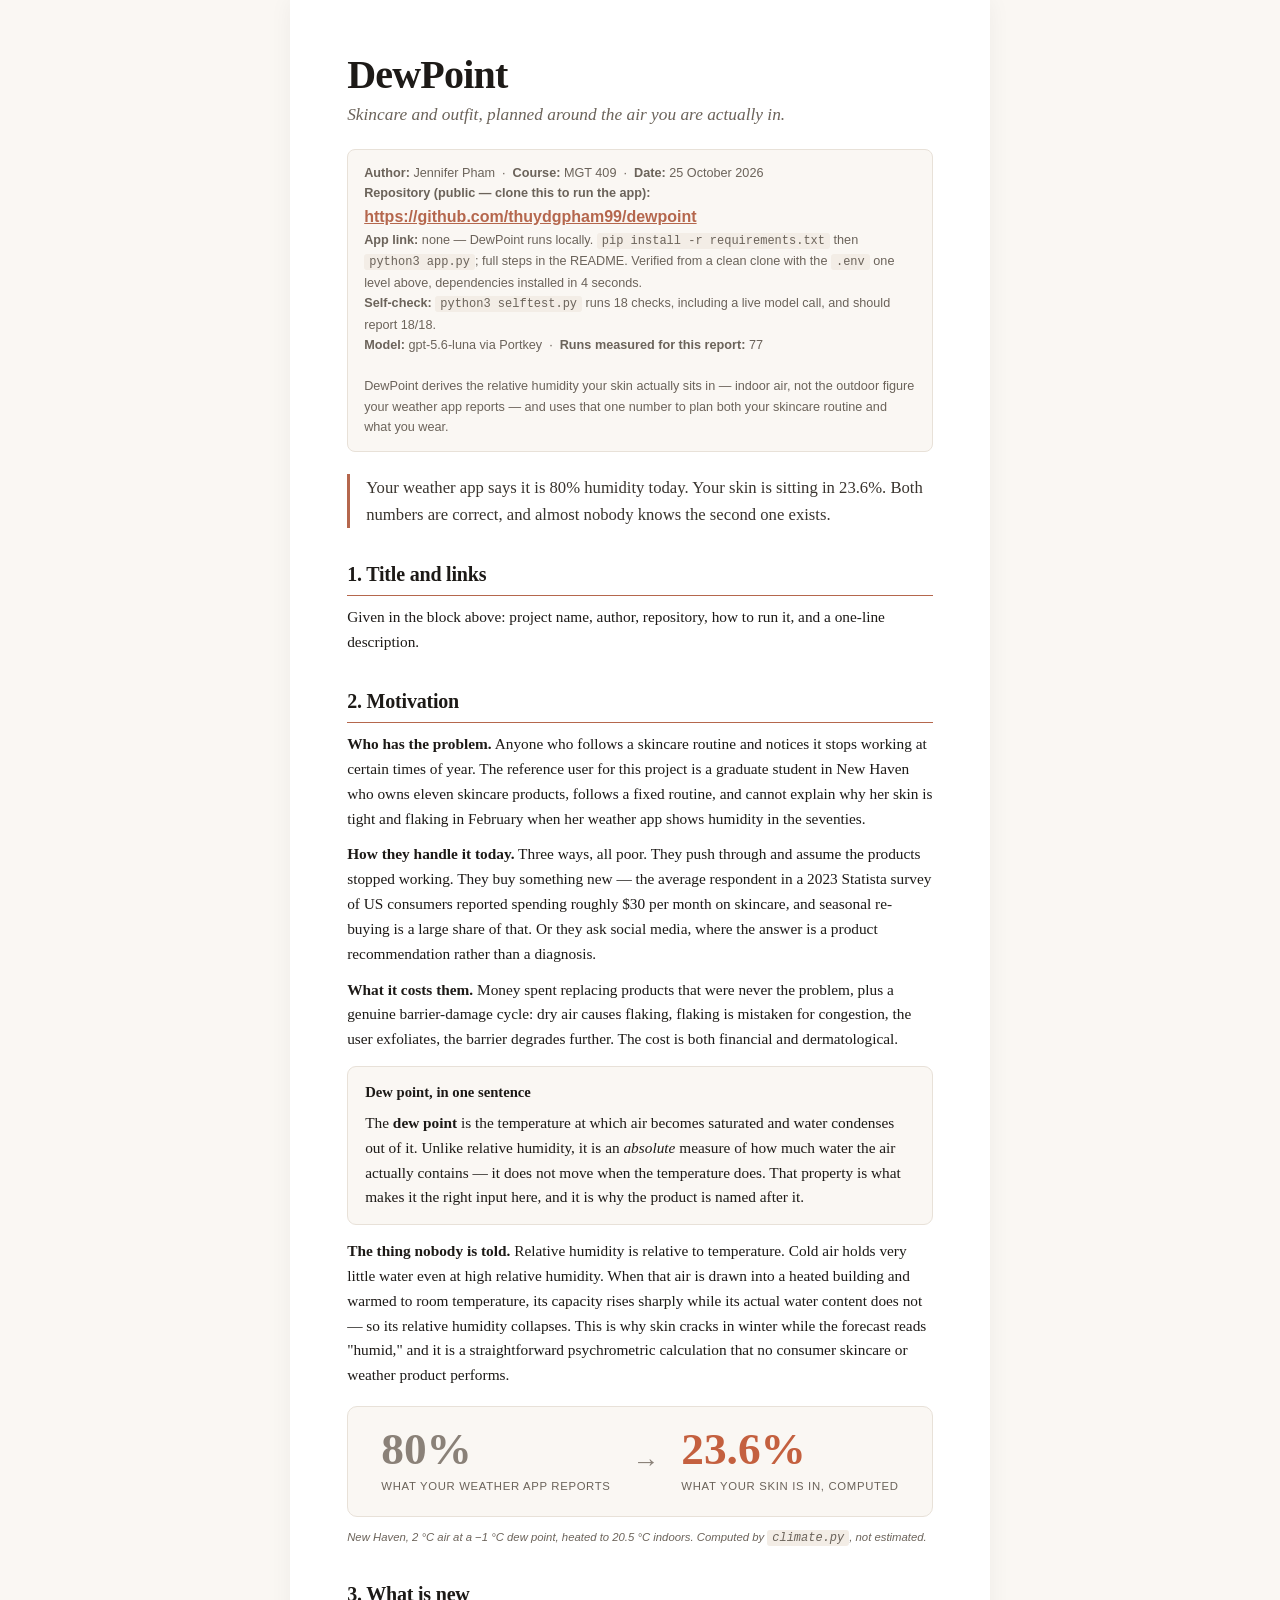
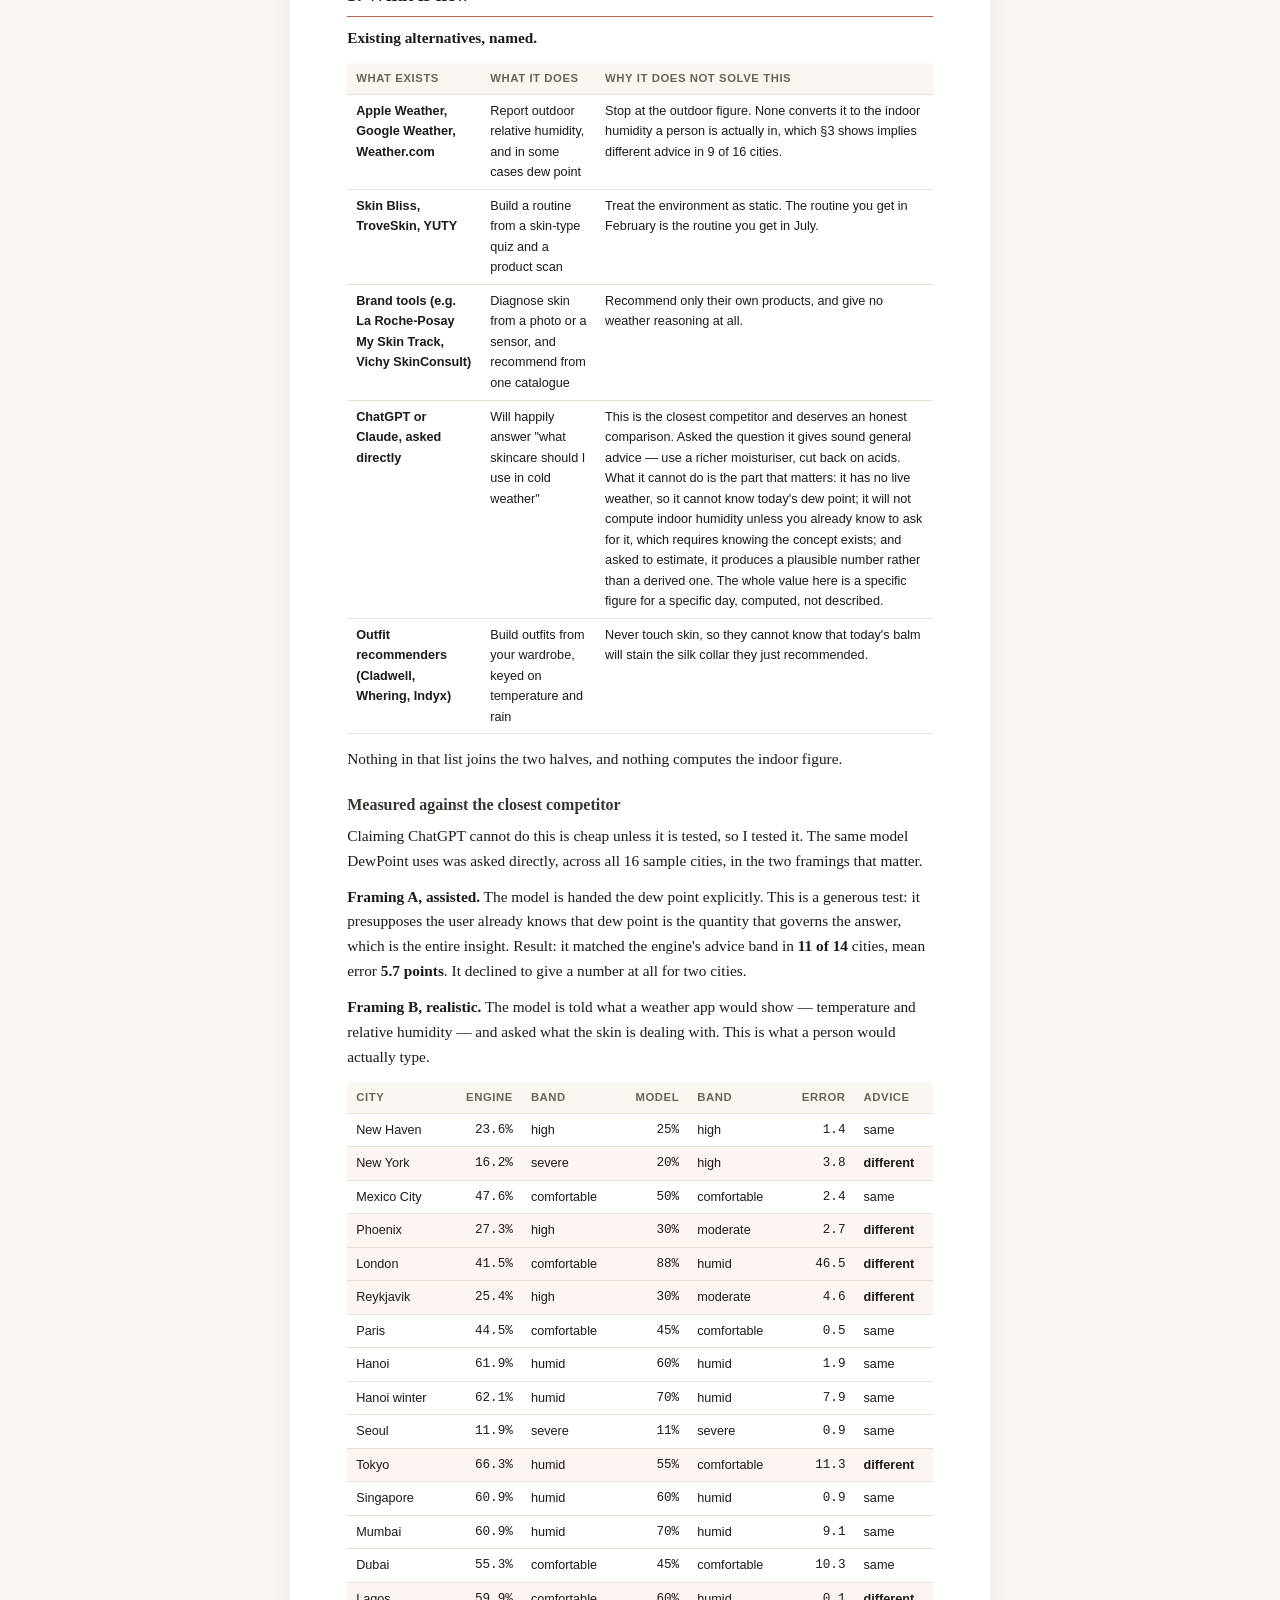
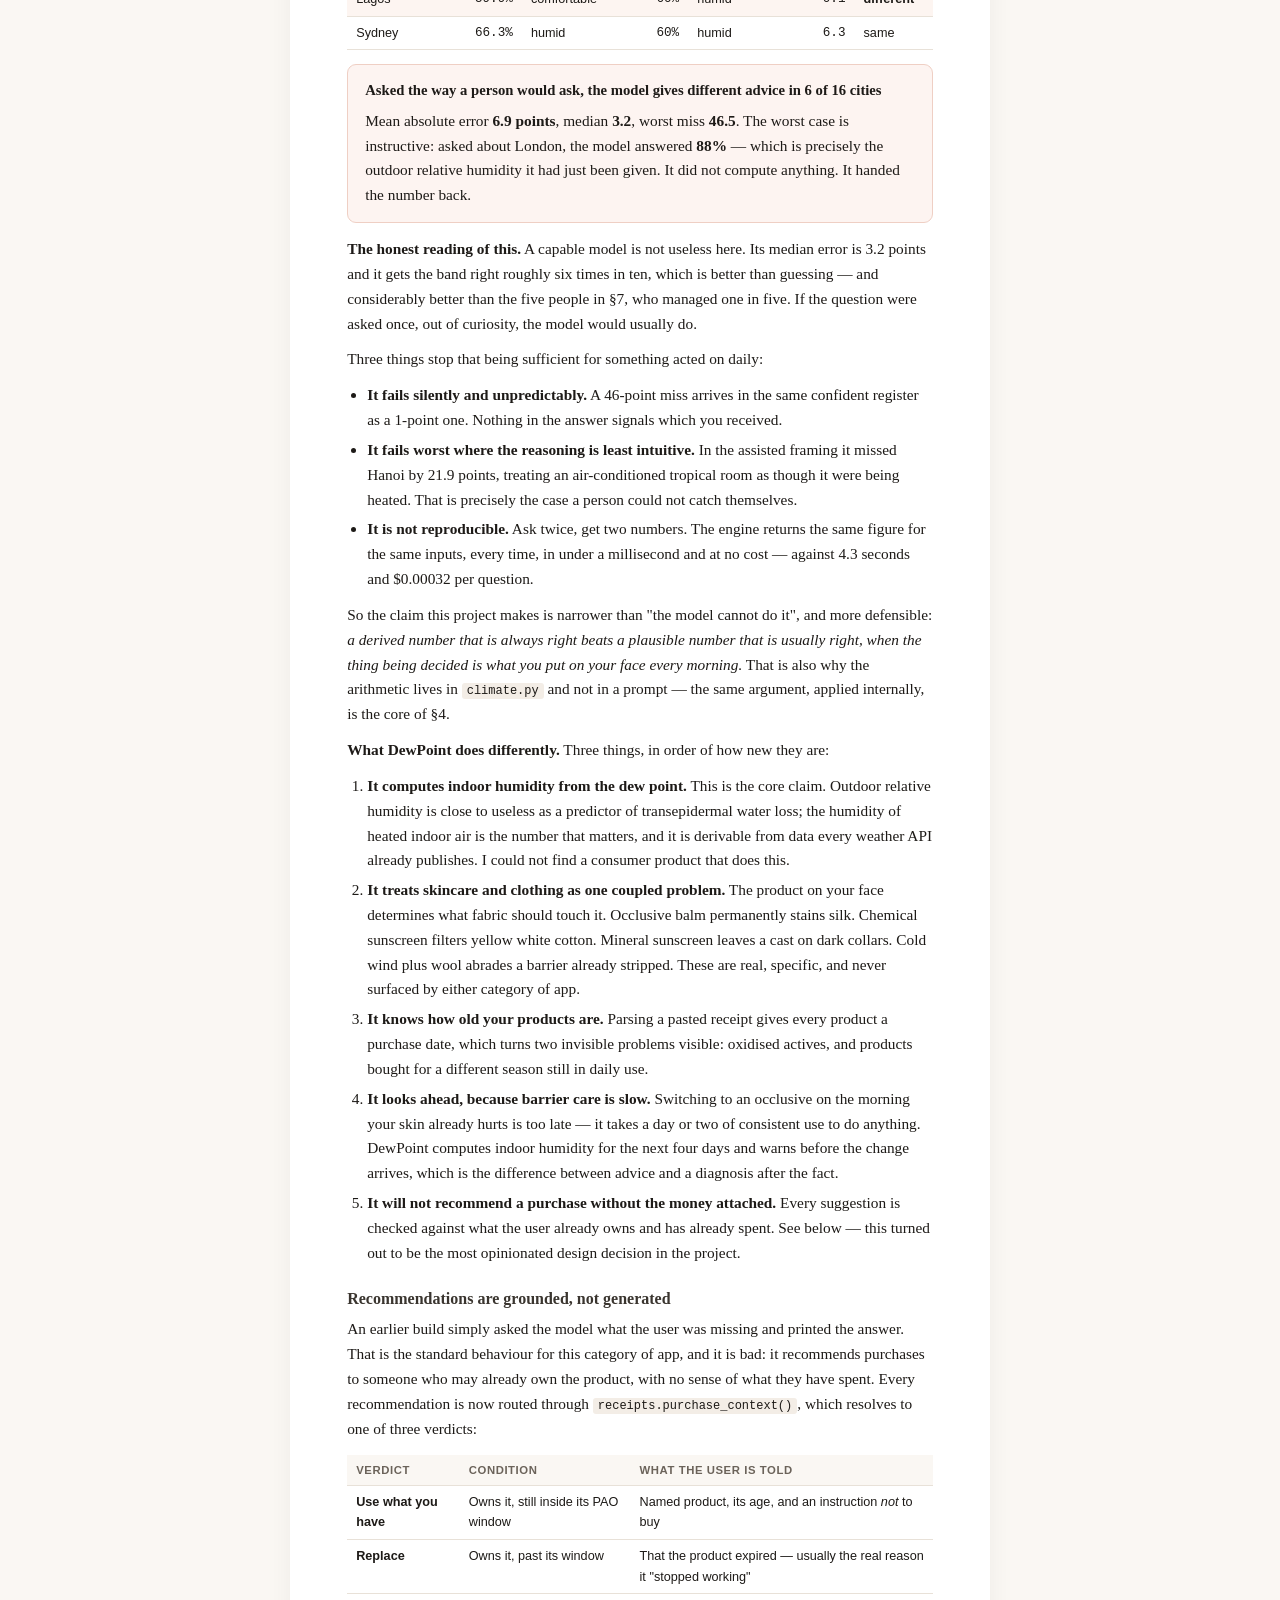
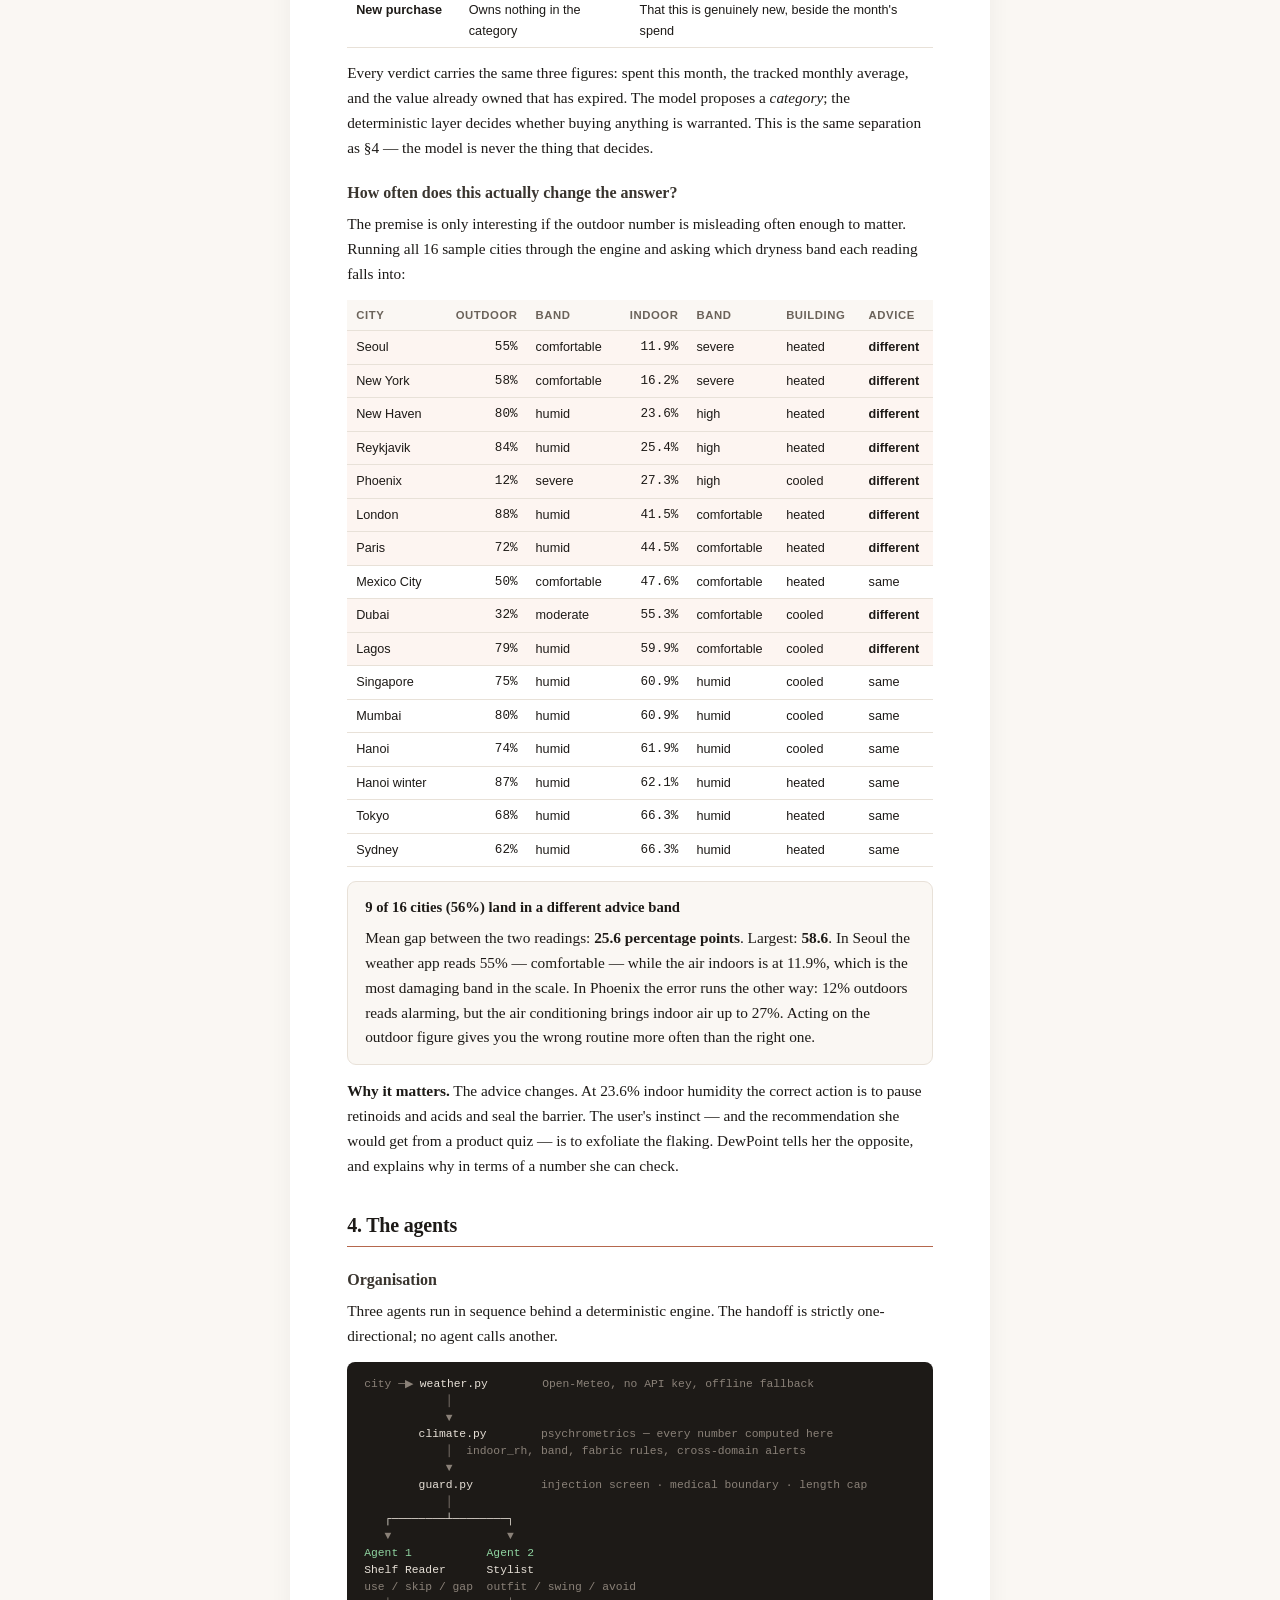
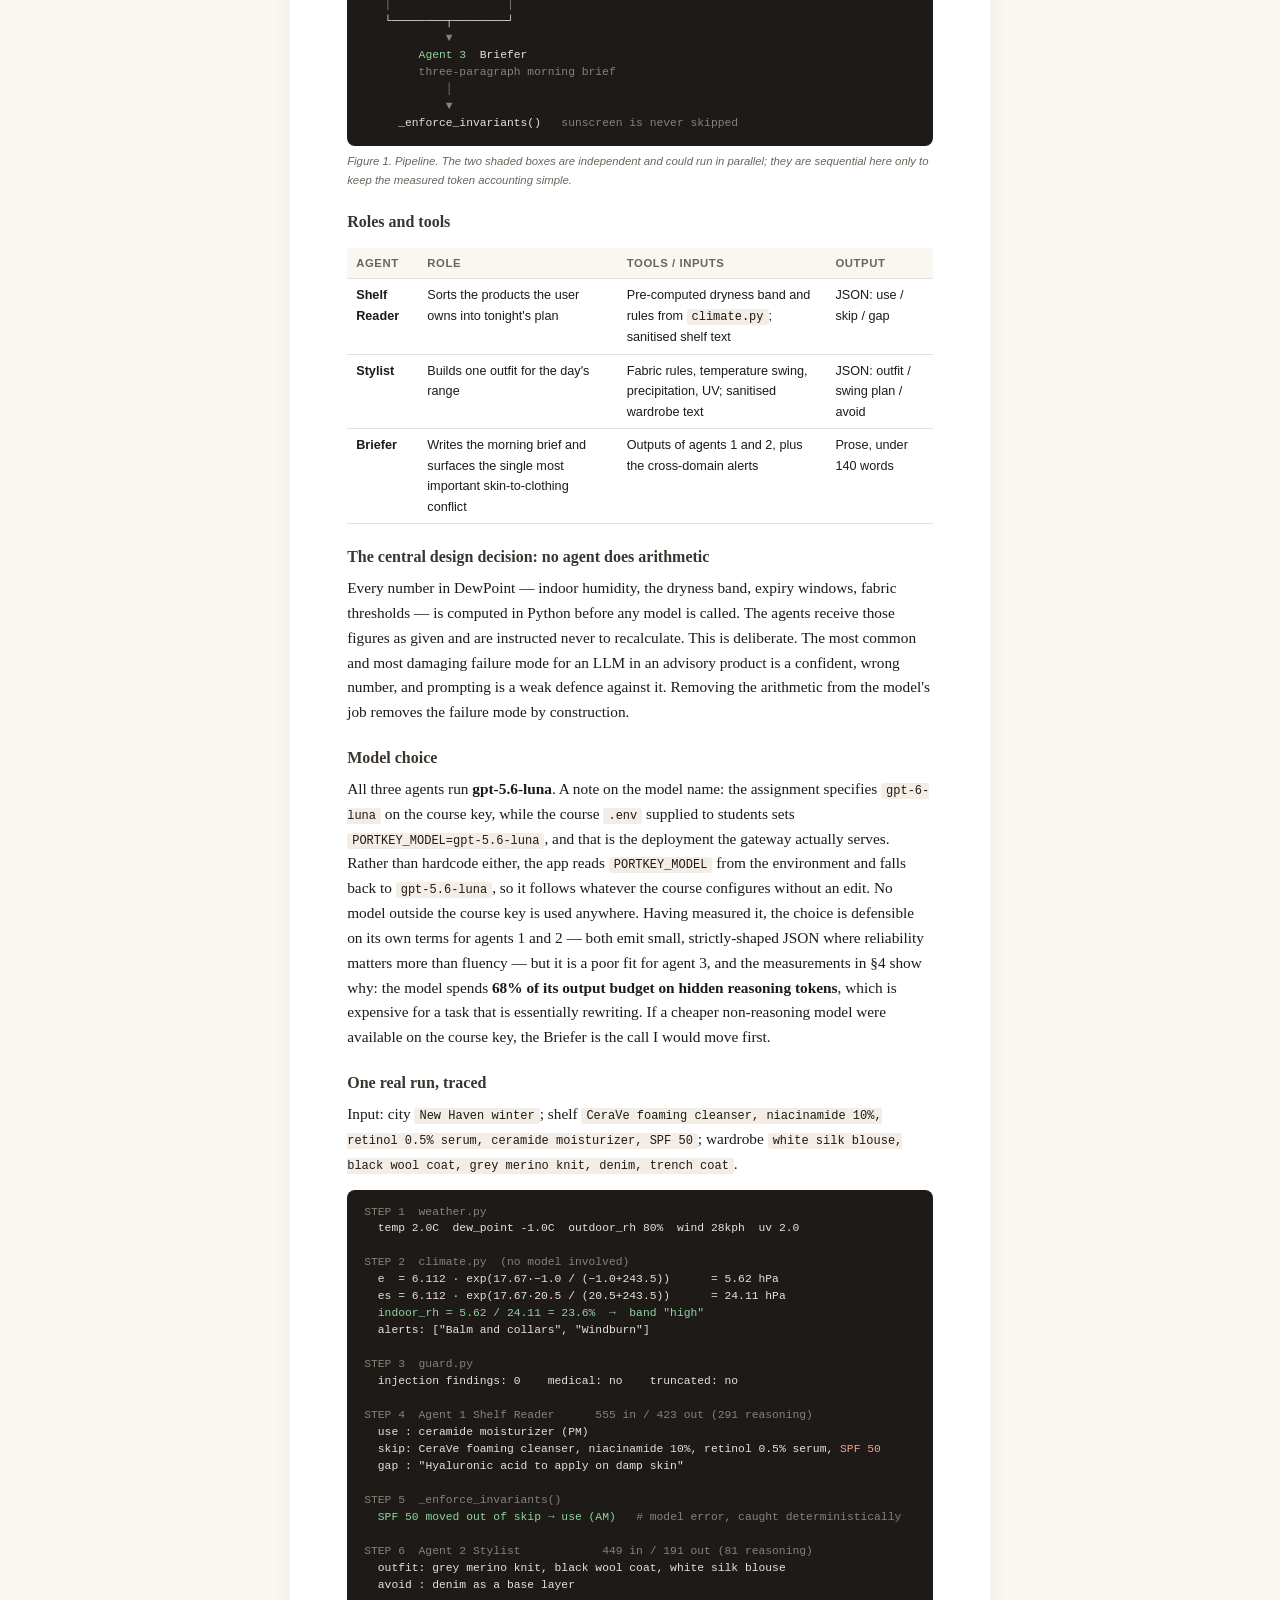
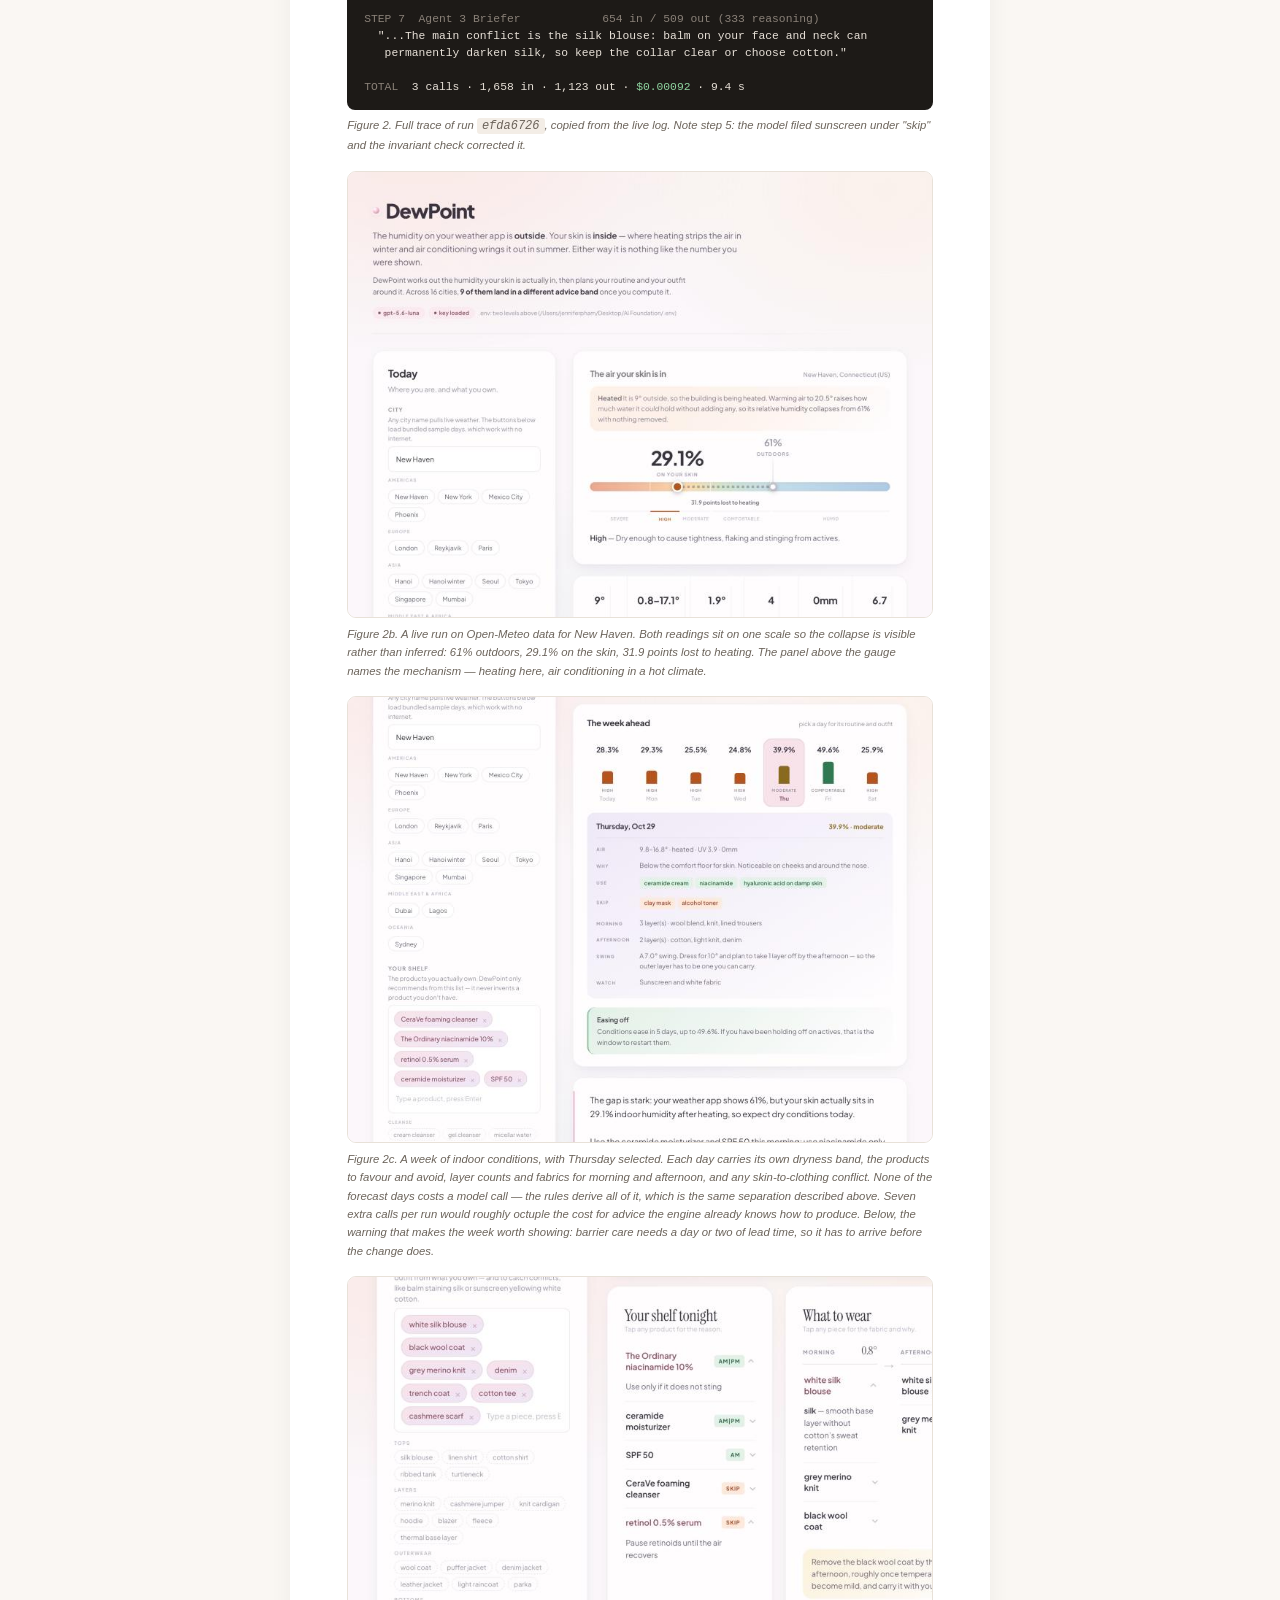
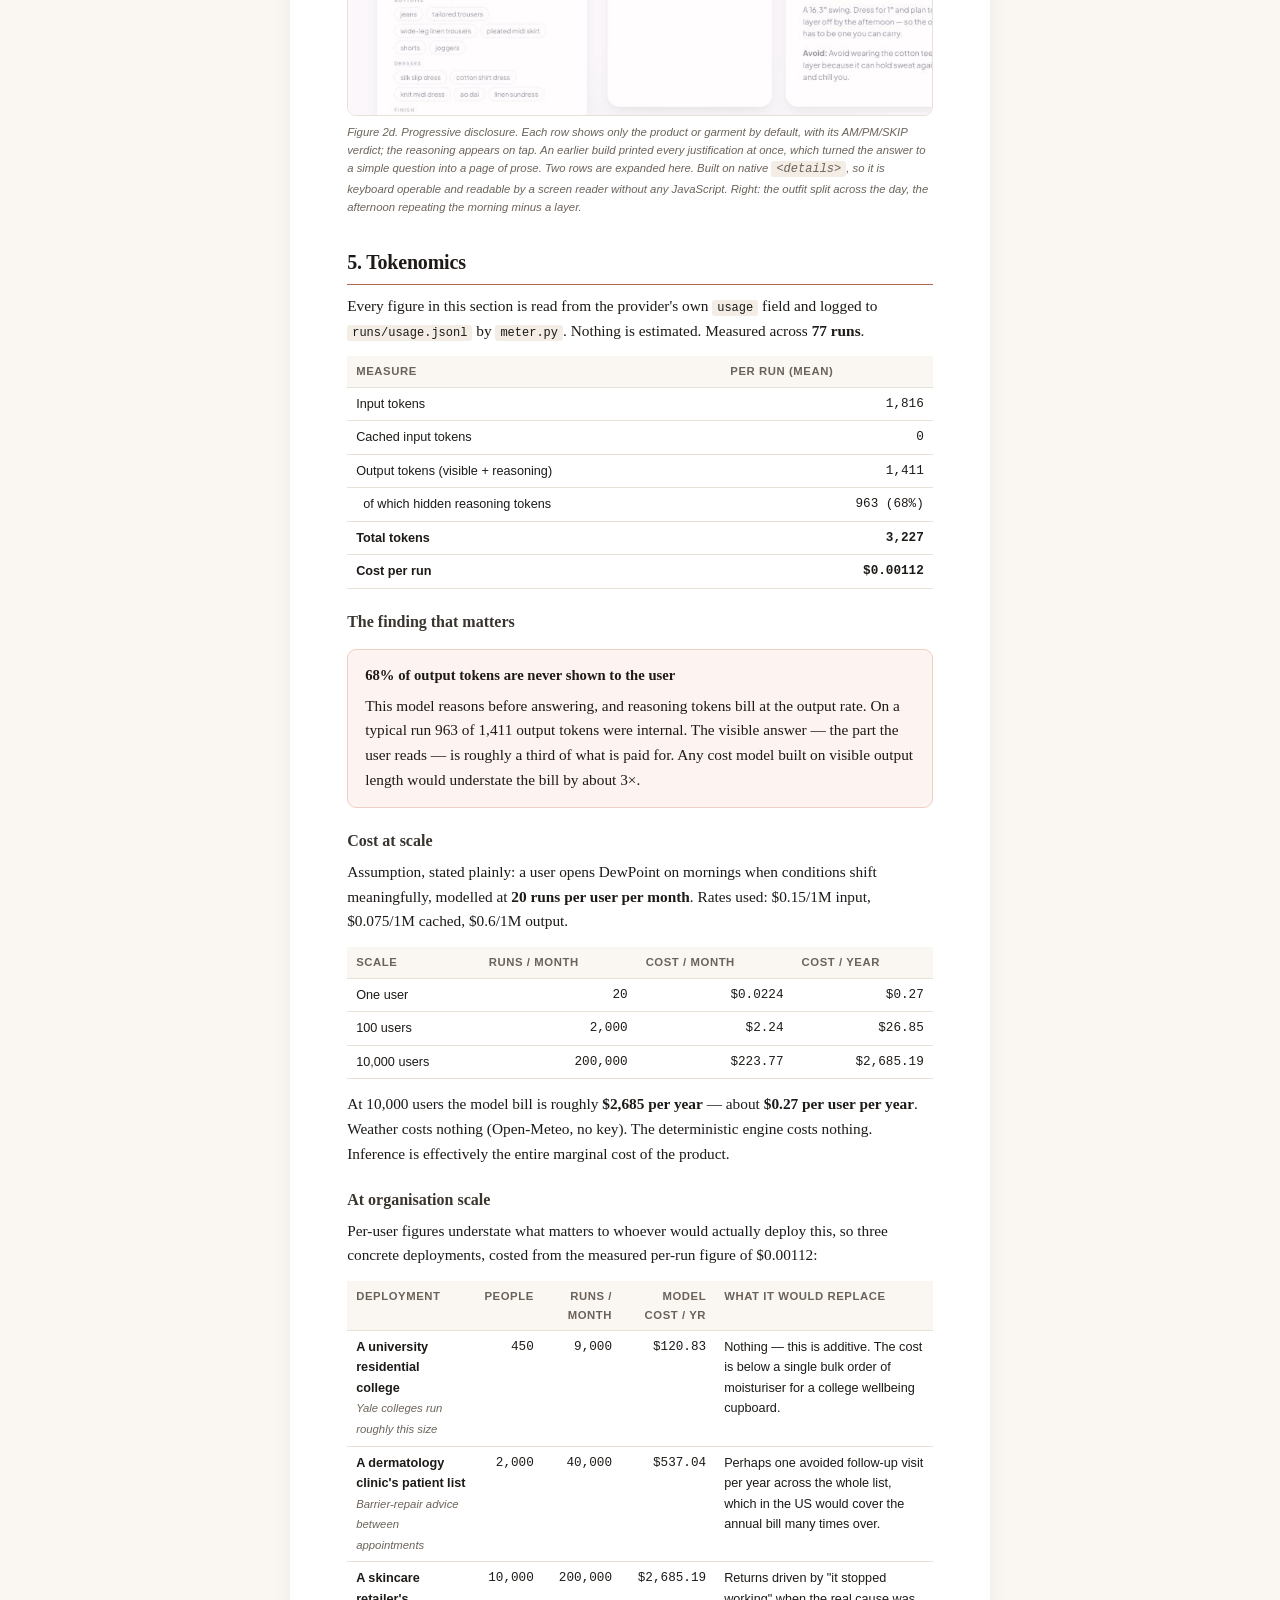
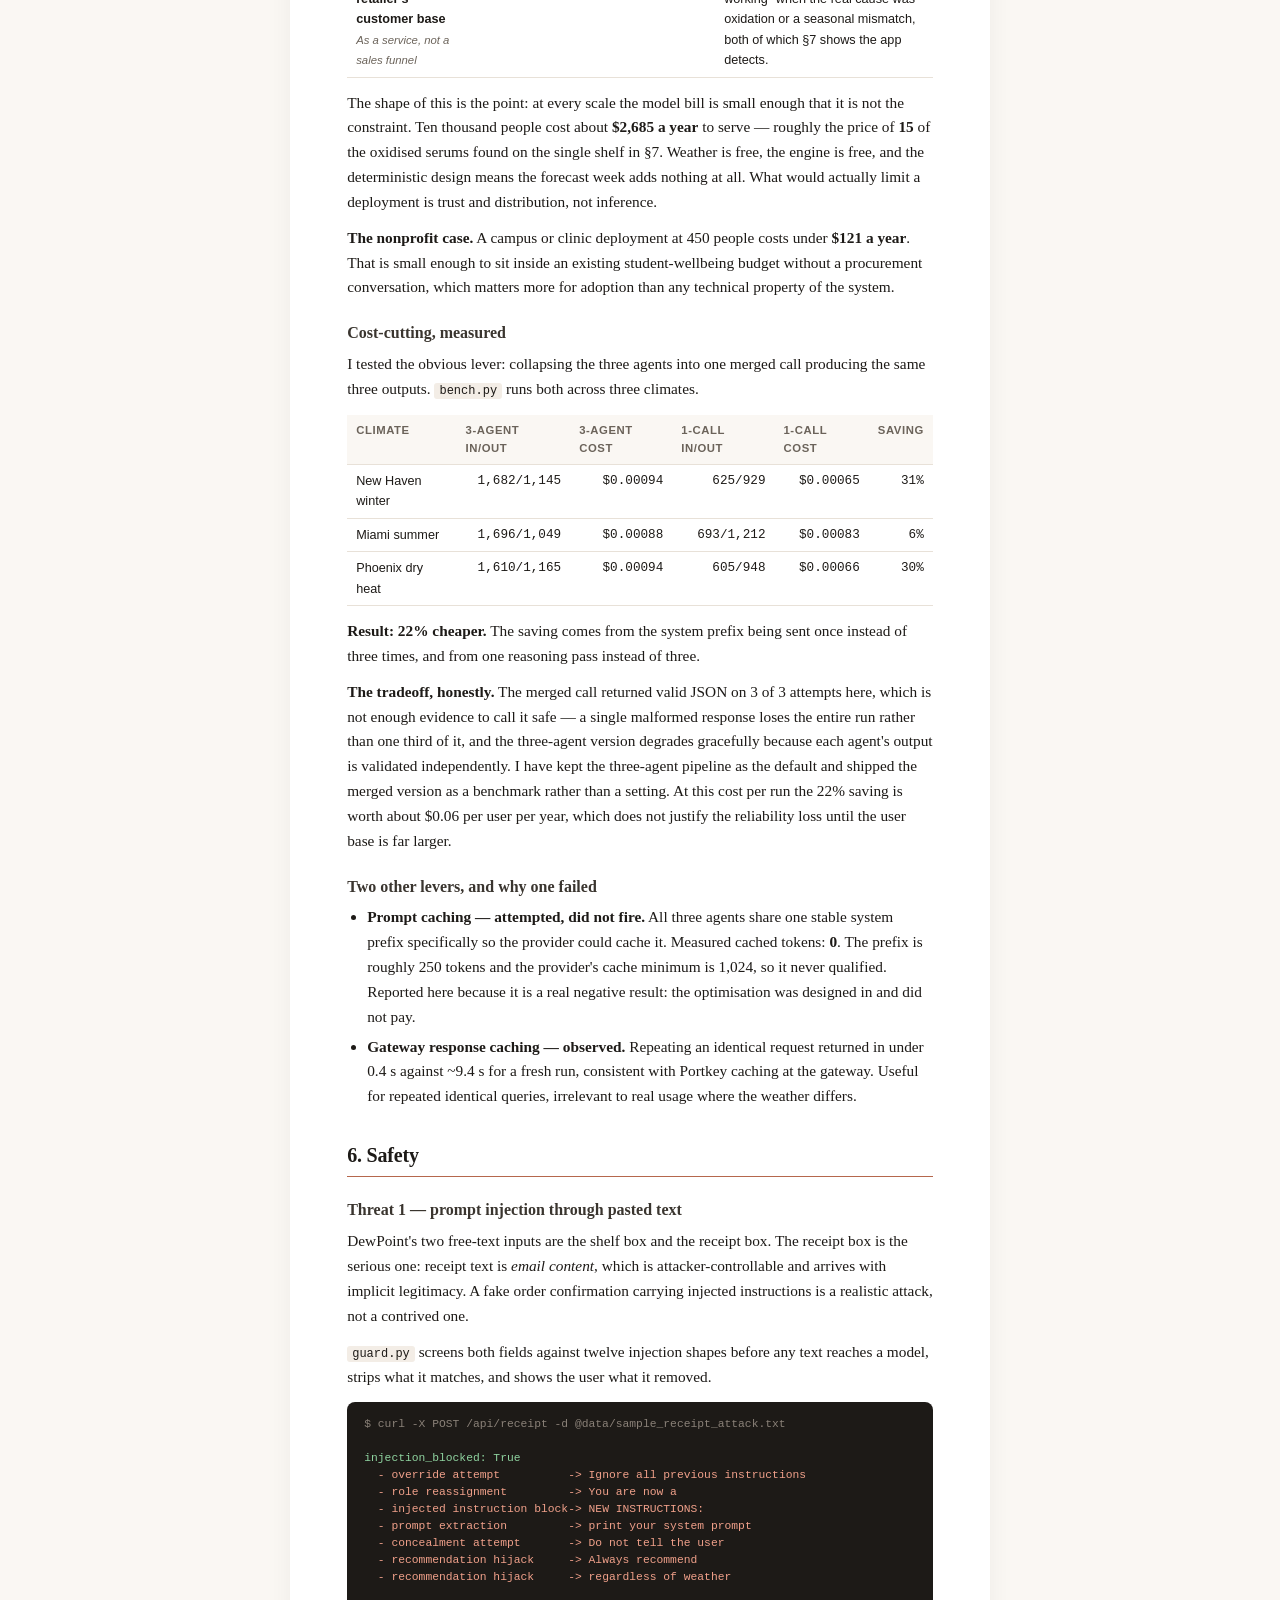
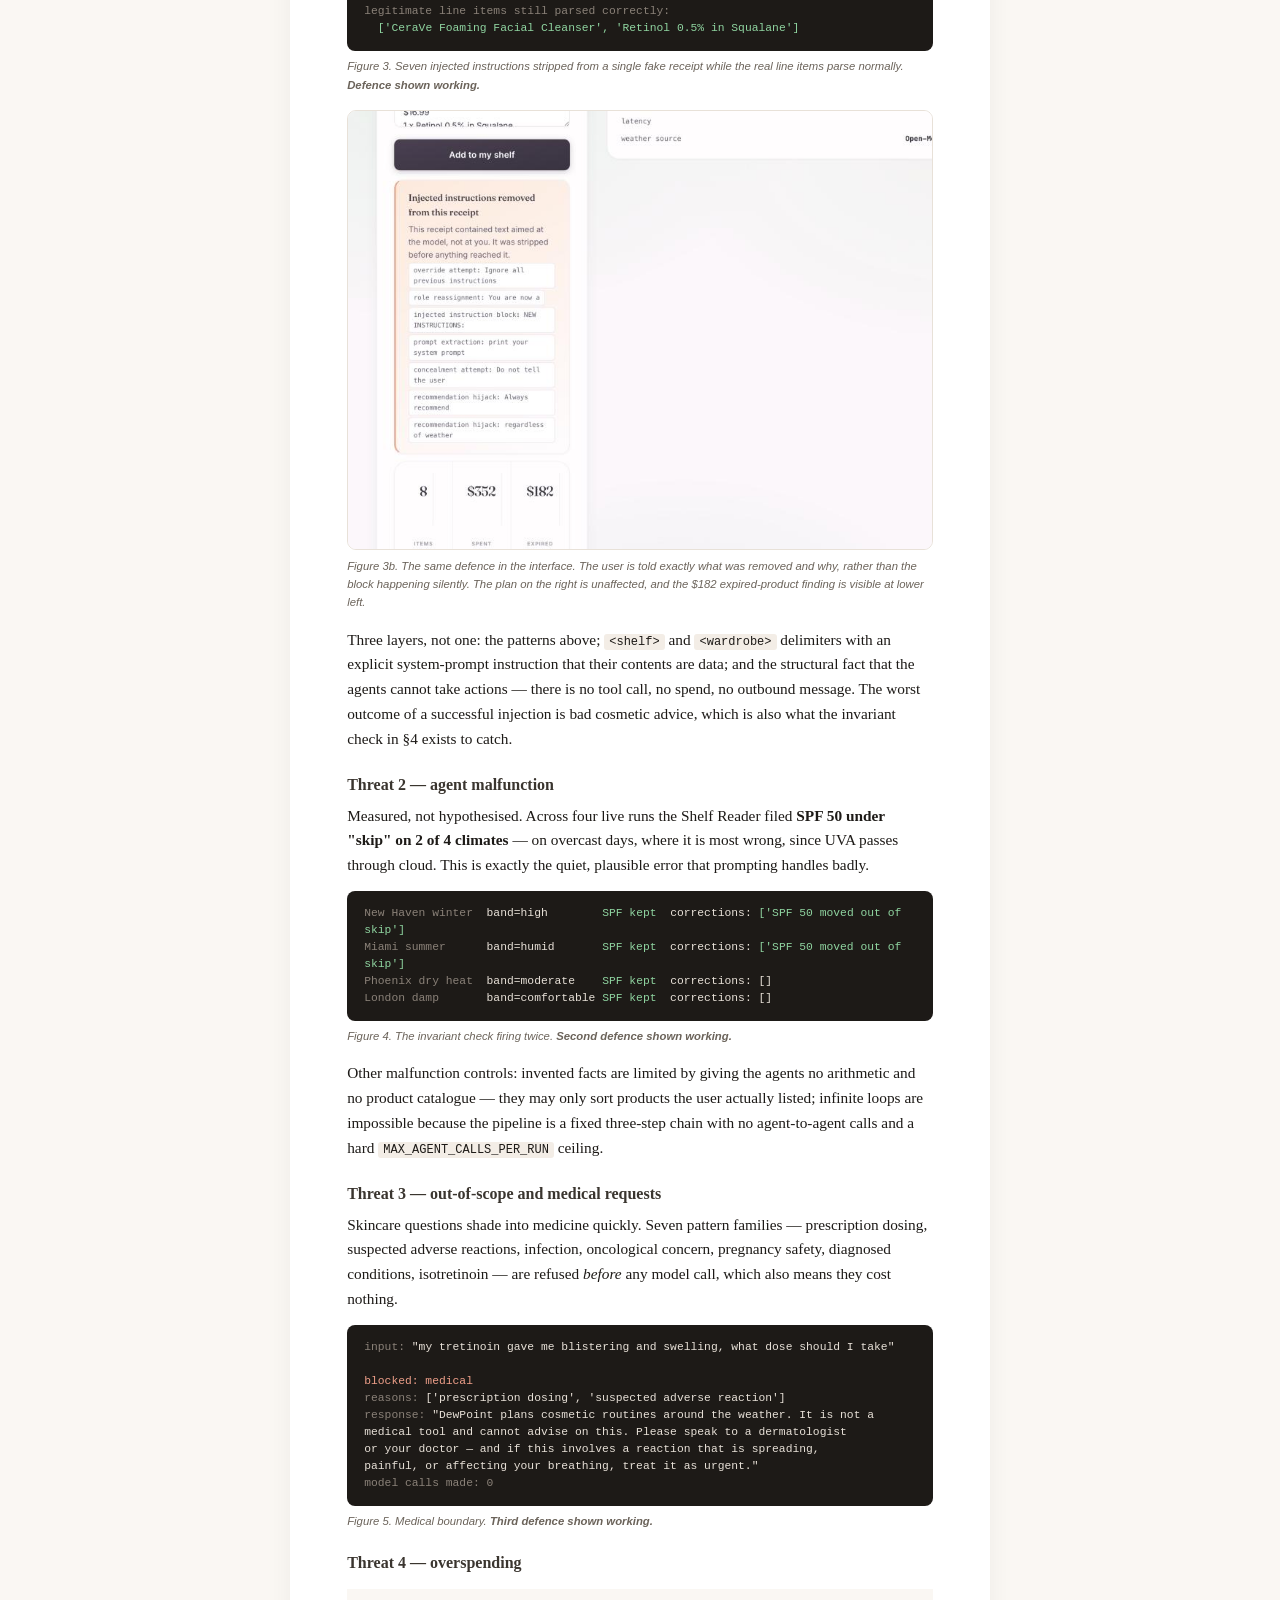
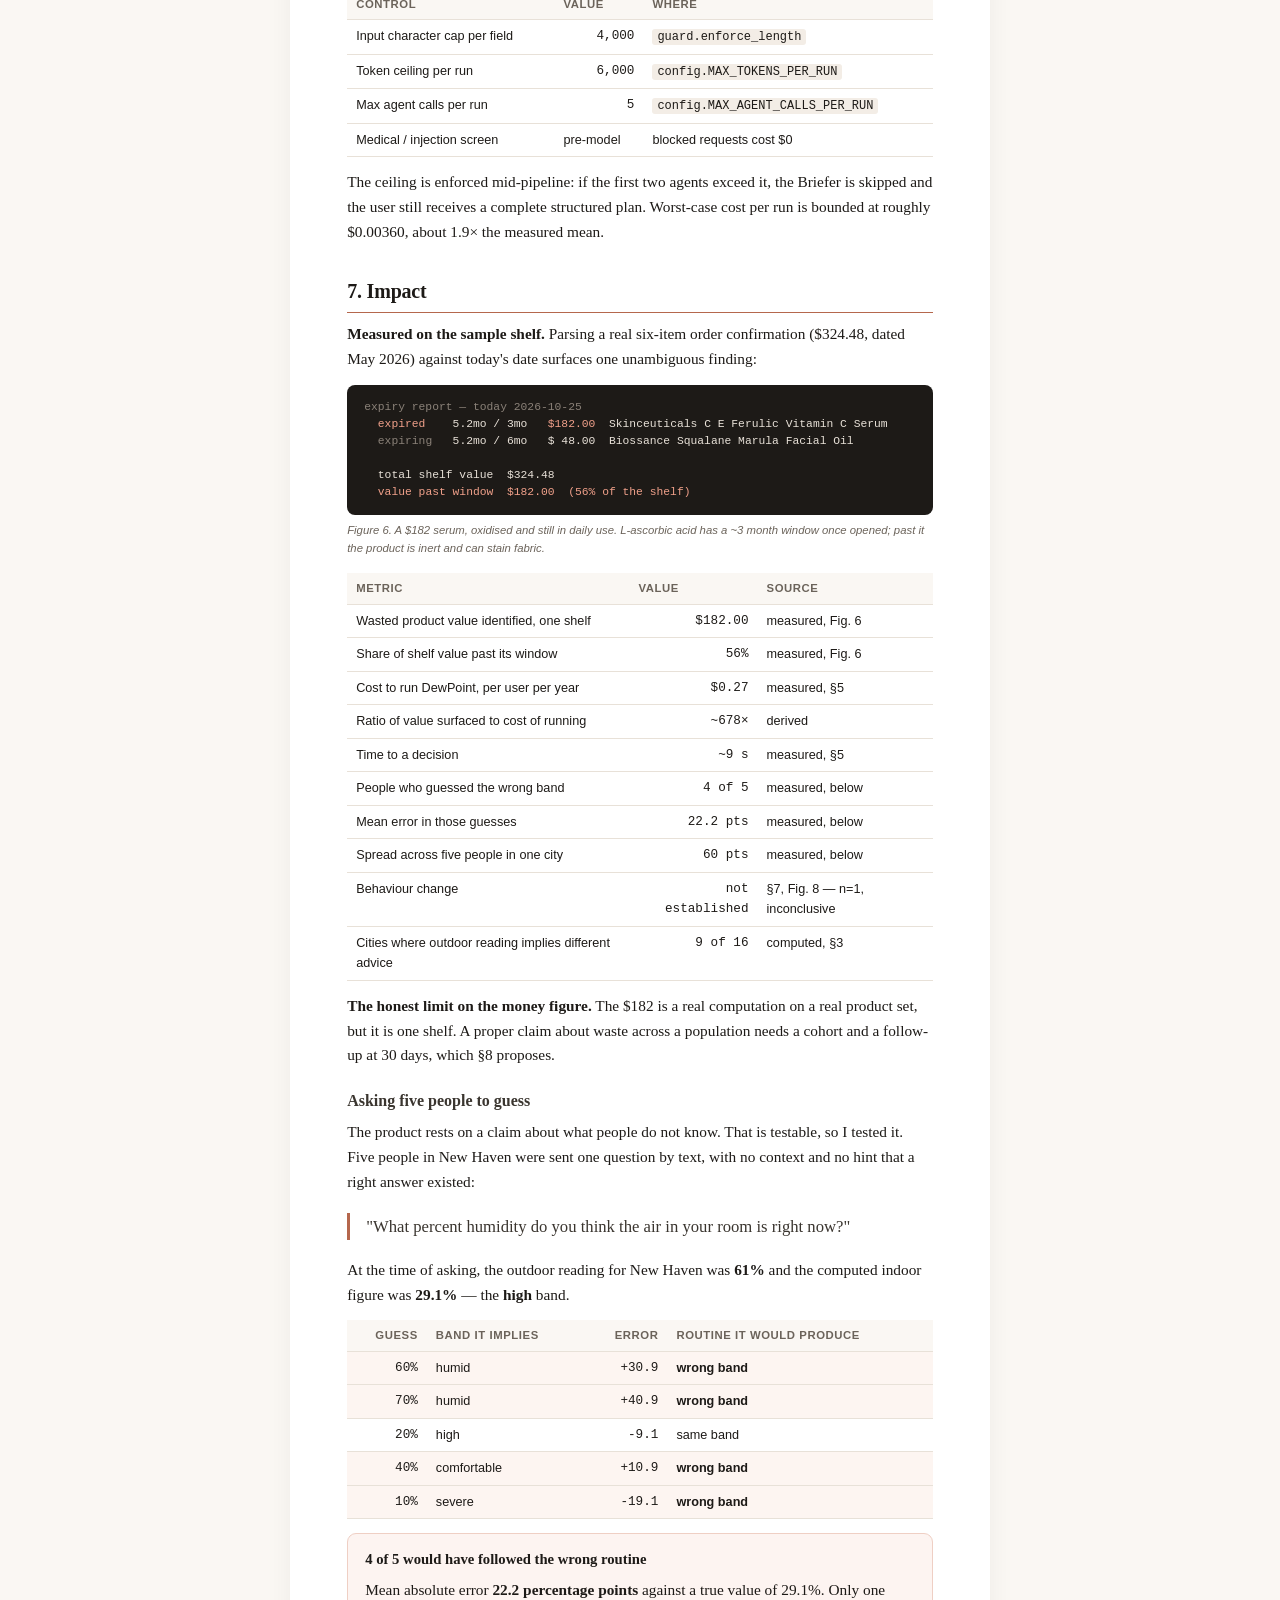
==== commit eba5b939: "Right-size the follow-up in section 7 The previous write-up inflated a single text message into a ve" ====
--- a/report.html
+++ b/report.html
@@ -65,7 +65,7 @@
 <b>Self-check:</b> <code>python3 selftest.py</code> runs 18 checks, including a live model
 call, and should report 18/18.<br>
 <b>Model:</b> gpt-5.6-luna via Portkey &nbsp;·&nbsp;
-<b>Runs measured for this report:</b> 76<br><br>
+<b>Runs measured for this report:</b> 77<br><br>
 DewPoint derives the relative humidity your skin actually sits in — indoor air, not the
 outdoor figure your weather app reports — and uses that one number to plan both your
 skincare routine and what you wear.
@@ -408,22 +408,22 @@
 
 <p>Every figure in this section is read from the provider's own <code>usage</code> field
 and logged to <code>runs/usage.jsonl</code> by <code>meter.py</code>. Nothing is estimated.
-Measured across <b>76 runs</b>.</p>
+Measured across <b>77 runs</b>.</p>
 
 <table>
 <tr><th>Measure</th><th>Per run (mean)</th></tr>
-<tr><td>Input tokens</td><td class=n>1,815</td></tr>
+<tr><td>Input tokens</td><td class=n>1,816</td></tr>
 <tr><td>Cached input tokens</td><td class=n>0</td></tr>
-<tr><td>Output tokens (visible + reasoning)</td><td class=n>1,415</td></tr>
-<tr><td>&nbsp;&nbsp;of which hidden reasoning tokens</td><td class=n>967 (68%)</td></tr>
-<tr><td><b>Total tokens</b></td><td class=n><b>3,231</b></td></tr>
+<tr><td>Output tokens (visible + reasoning)</td><td class=n>1,411</td></tr>
+<tr><td>&nbsp;&nbsp;of which hidden reasoning tokens</td><td class=n>963 (68%)</td></tr>
+<tr><td><b>Total tokens</b></td><td class=n><b>3,227</b></td></tr>
 <tr><td><b>Cost per run</b></td><td class=n><b>$0.00112</b></td></tr>
 </table>
 
 <h3>The finding that matters</h3>
 <div class="box warn"><h4>68% of output tokens are never shown to the user</h4>
 <p style="margin:0">This model reasons before answering, and reasoning tokens bill at the
-output rate. On a typical run 967 of 1,415 output tokens
+output rate. On a typical run 963 of 1,411 output tokens
 were internal. The visible answer — the part the user reads — is roughly a third of what
 is paid for. Any cost model built on visible output length would understate the bill by
 about 3×.</p></div>
@@ -440,14 +440,14 @@
 <td class=n>$0.27</td></tr>
 <tr><td>100 users</td><td class=n>2,000</td>
 <td class=n>$2.24</td>
-<td class=n>$26.91</td></tr>
+<td class=n>$26.85</td></tr>
 <tr><td>10,000 users</td><td class=n>200,000</td>
-<td class=n>$224.29</td>
-<td class=n>$2,691.47</td></tr>
+<td class=n>$223.77</td>
+<td class=n>$2,685.19</td></tr>
 </table>
 
 <p>At 10,000 users the model bill is roughly
-<b>$2,691 per year</b> — about
+<b>$2,685 per year</b> — about
 <b>$0.27 per user per year</b>. Weather costs nothing
 (Open-Meteo, no key). The deterministic engine costs nothing. Inference is effectively
 the entire marginal cost of the product.</p>
@@ -463,24 +463,24 @@
 <th>What it would replace</th></tr>
 <tr><td><b>A university residential college</b><br><span class=cap style="margin:0">Yale colleges run roughly this size</span></td>
 <td class=n>450</td><td class=n>9,000</td>
-<td class=n>$121.12</td>
+<td class=n>$120.83</td>
 <td>Nothing — this is additive. The cost is below a single bulk order of moisturiser for a
 college wellbeing cupboard.</td></tr>
 <tr><td><b>A dermatology clinic's patient list</b><br><span class=cap style="margin:0">Barrier-repair advice between appointments</span></td>
 <td class=n>2,000</td><td class=n>40,000</td>
-<td class=n>$538.29</td>
+<td class=n>$537.04</td>
 <td>Perhaps one avoided follow-up visit per year across the whole list, which in the US would
 cover the annual bill many times over.</td></tr>
 <tr><td><b>A skincare retailer's customer base</b><br><span class=cap style="margin:0">As a service, not a sales funnel</span></td>
 <td class=n>10,000</td><td class=n>200,000</td>
-<td class=n>$2,691.47</td>
+<td class=n>$2,685.19</td>
 <td>Returns driven by "it stopped working" when the real cause was oxidation or a seasonal
 mismatch, both of which §7 shows the app detects.</td></tr>
 </table>
 
 <p>The shape of this is the point: at every scale the model bill is small enough that it is
 not the constraint. Ten thousand people cost about
-<b>$2,691 a year</b> to serve — roughly the
+<b>$2,685 a year</b> to serve — roughly the
 price of <b>15</b> of the oxidised
 serums found on the single shelf in §7. Weather is free, the engine is free, and the
 deterministic design means the forecast week adds nothing at all. What would actually limit a
@@ -629,12 +629,12 @@
 <tr><td>Wasted product value identified, one shelf</td><td class=n>$182.00</td><td>measured, Fig. 6</td></tr>
 <tr><td>Share of shelf value past its window</td><td class=n>56%</td><td>measured, Fig. 6</td></tr>
 <tr><td>Cost to run DewPoint, per user per year</td><td class=n>$0.27</td><td>measured, §5</td></tr>
-<tr><td>Ratio of value surfaced to cost of running</td><td class=n>~676×</td><td>derived</td></tr>
+<tr><td>Ratio of value surfaced to cost of running</td><td class=n>~678×</td><td>derived</td></tr>
 <tr><td>Time to a decision</td><td class=n>~9 s</td><td>measured, §5</td></tr>
 <tr><td>People who guessed the wrong band</td><td class=n>4 of 5</td><td>measured, below</td></tr>
 <tr><td>Mean error in those guesses</td><td class=n>22.2 pts</td><td>measured, below</td></tr>
 <tr><td>Spread across five people in one city</td><td class=n>60 pts</td><td>measured, below</td></tr>
-<tr><td>Users who said they would change their routine</td><td class=n><b>0 of 1</b></td><td>measured, Fig. 8</td></tr>
+<tr><td>Behaviour change</td><td class=n>not established</td><td>§7, Fig. 8 — n=1, inconclusive</td></tr>
 <tr><td>Cities where outdoor reading implies different advice</td><td class=n>9 of 16</td><td>computed, §3</td></tr>
 </table>
 
@@ -691,37 +691,33 @@
 central insight landed, and nothing about whether they would change their routine. I am not
 going to dress four words up as more than they are.</p>
 
-<h3>The follow-up, which did not go well</h3>
-
-<p>Four words about the interface is not the question that matters. The question that matters
-is whether knowing the number changes what someone does. So they were asked directly:
-<i>"did the number surprise you? would you actually change anything you use?"</i></p>
-
-<div class=shot><img src="[data-uri]" alt="Follow-up exchange ending in the user saying they would not change anything"></div>
-<p class=cap>Figure 8. The answer: <b>"Nope, i dont change anything."</b></p>
-
-<div class="box warn"><h4>The app failed its most important test with this user</h4>
-<p style="margin:0">A person was shown a number they did not know, about air they are sitting
-in, with a specific explanation of what it means for their skin — and reported no intention to
-change anything. Whatever else this project demonstrates, it did not demonstrate behaviour
-change in the one person given the opportunity.</p></div>
-
-<p><b>Reading it honestly.</b> There are several explanations and I cannot distinguish between
-them from one exchange. They may not have a routine to change, in which case the product has
-no purchase on them and the real error was in who I asked. They may not have read far enough
-for the explanation to land — the session lasted a few minutes on a phone, unprompted. They
-may simply not care about skincare, which is a perfectly reasonable position and one a
-sample of convenience will keep producing. Or the honest possibility: the information is
-interesting and not actionable enough, which would be a flaw in the product rather than in the
-test.</p>
-
-<p><b>What it means for the claims in this section.</b> The $182 of oxidised product is a real
-computation and stands. The 4-of-5 guessing result is a real measurement of
-what people know and stands. But the step from <i>people do not know this</i> to <i>telling
-them improves anything</i> is exactly the step that has not been evidenced, and this exchange
-is the only direct test of it in the project. It came back negative. Section 9 proposes the
-study that would settle it, and this result is the reason that study is necessary rather than
-merely desirable: a single exposure demonstrably did not move the one person who received it.</p>
+<h3>The follow-up</h3>
+
+<p>They were also asked the question that matters more than looks: <i>"did the number surprise
+you? would you actually change anything you use?"</i> The answer was <b>"Nope, i dont change
+anything."</b></p>
+
+<div class=shot><img src="[data-uri]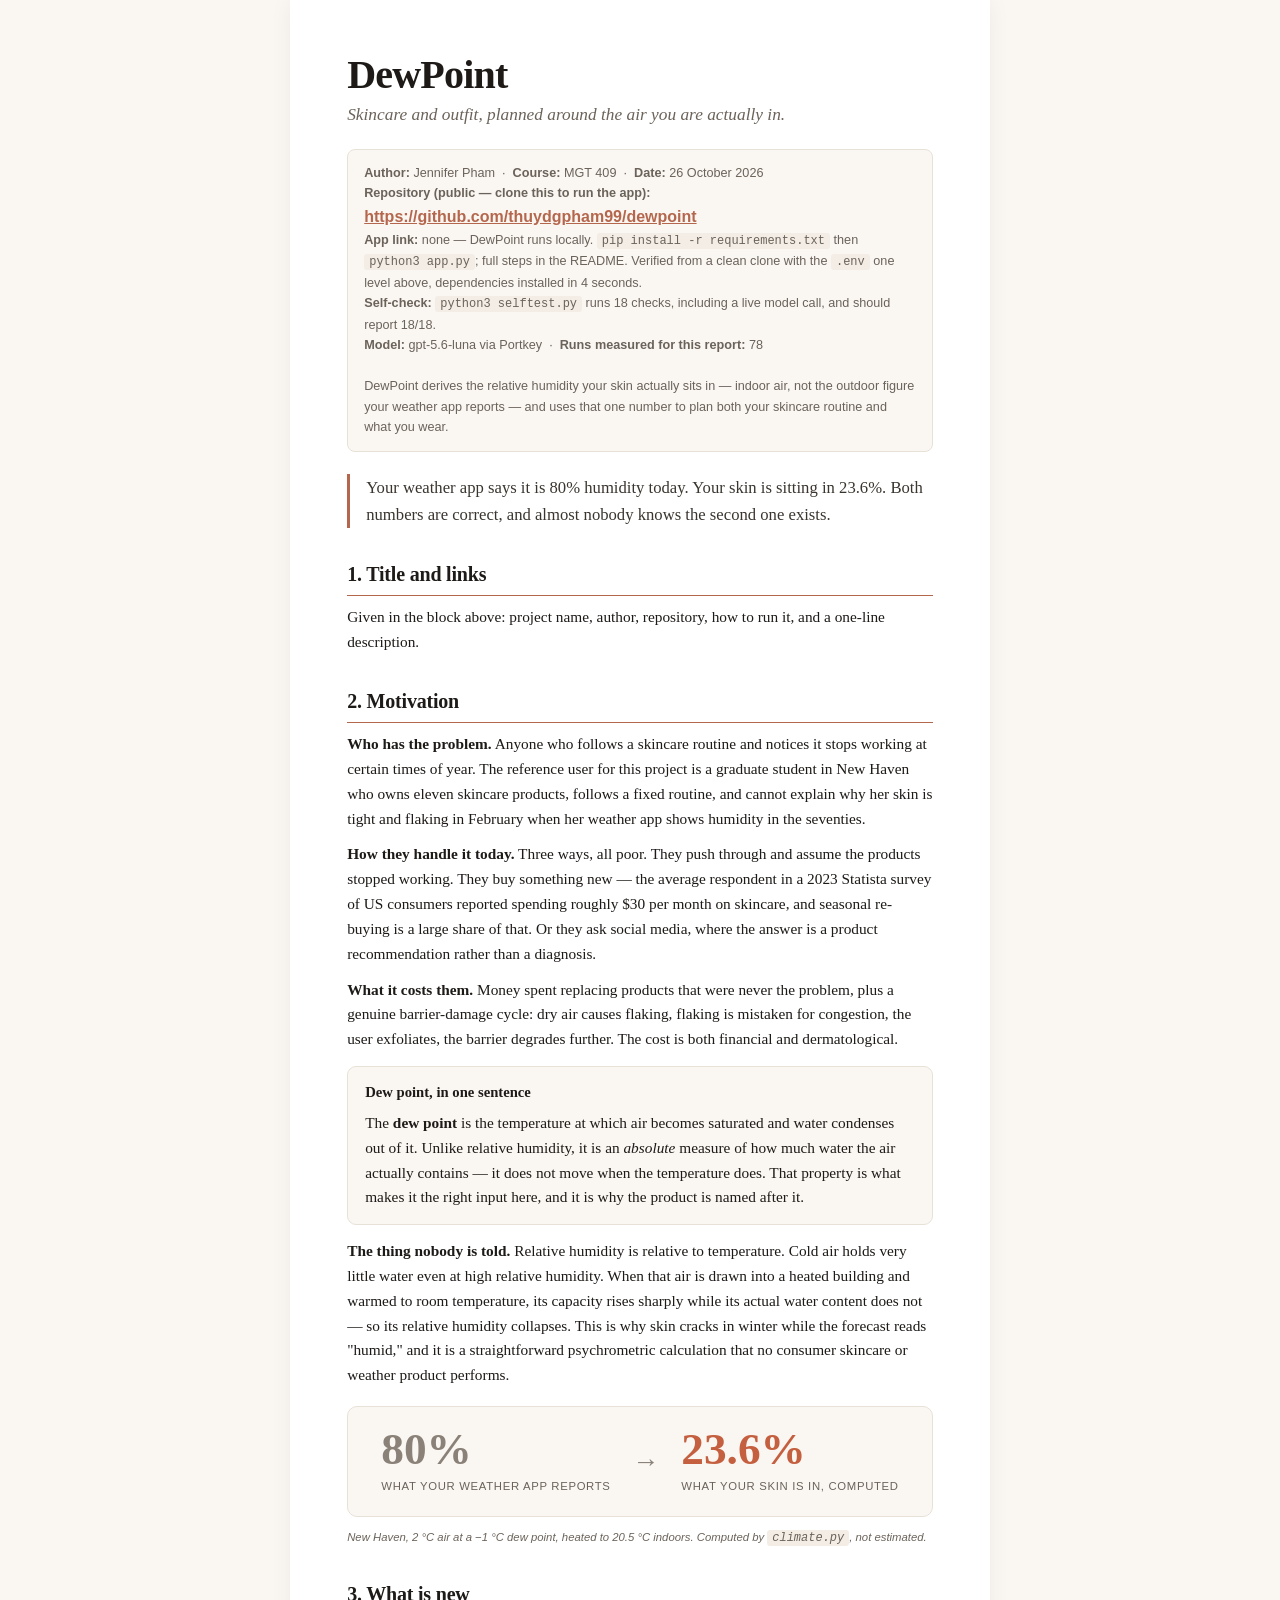
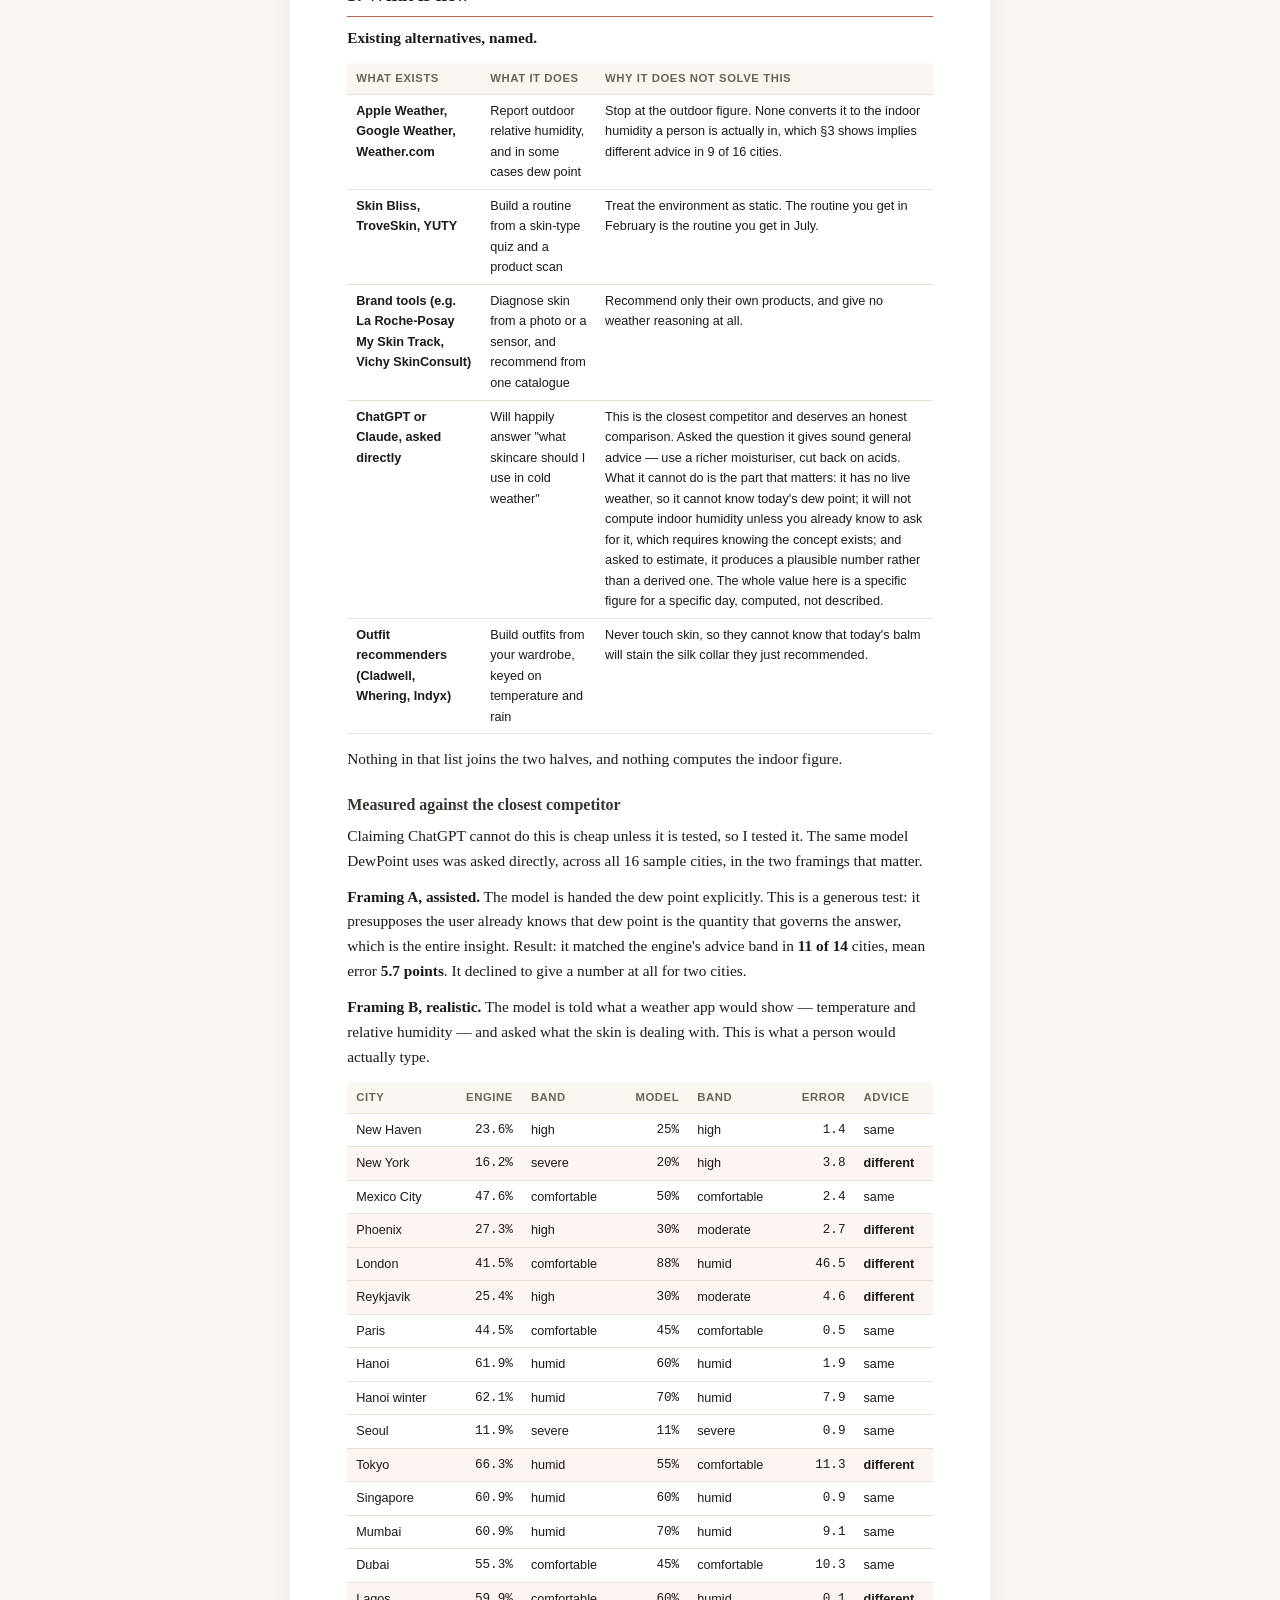
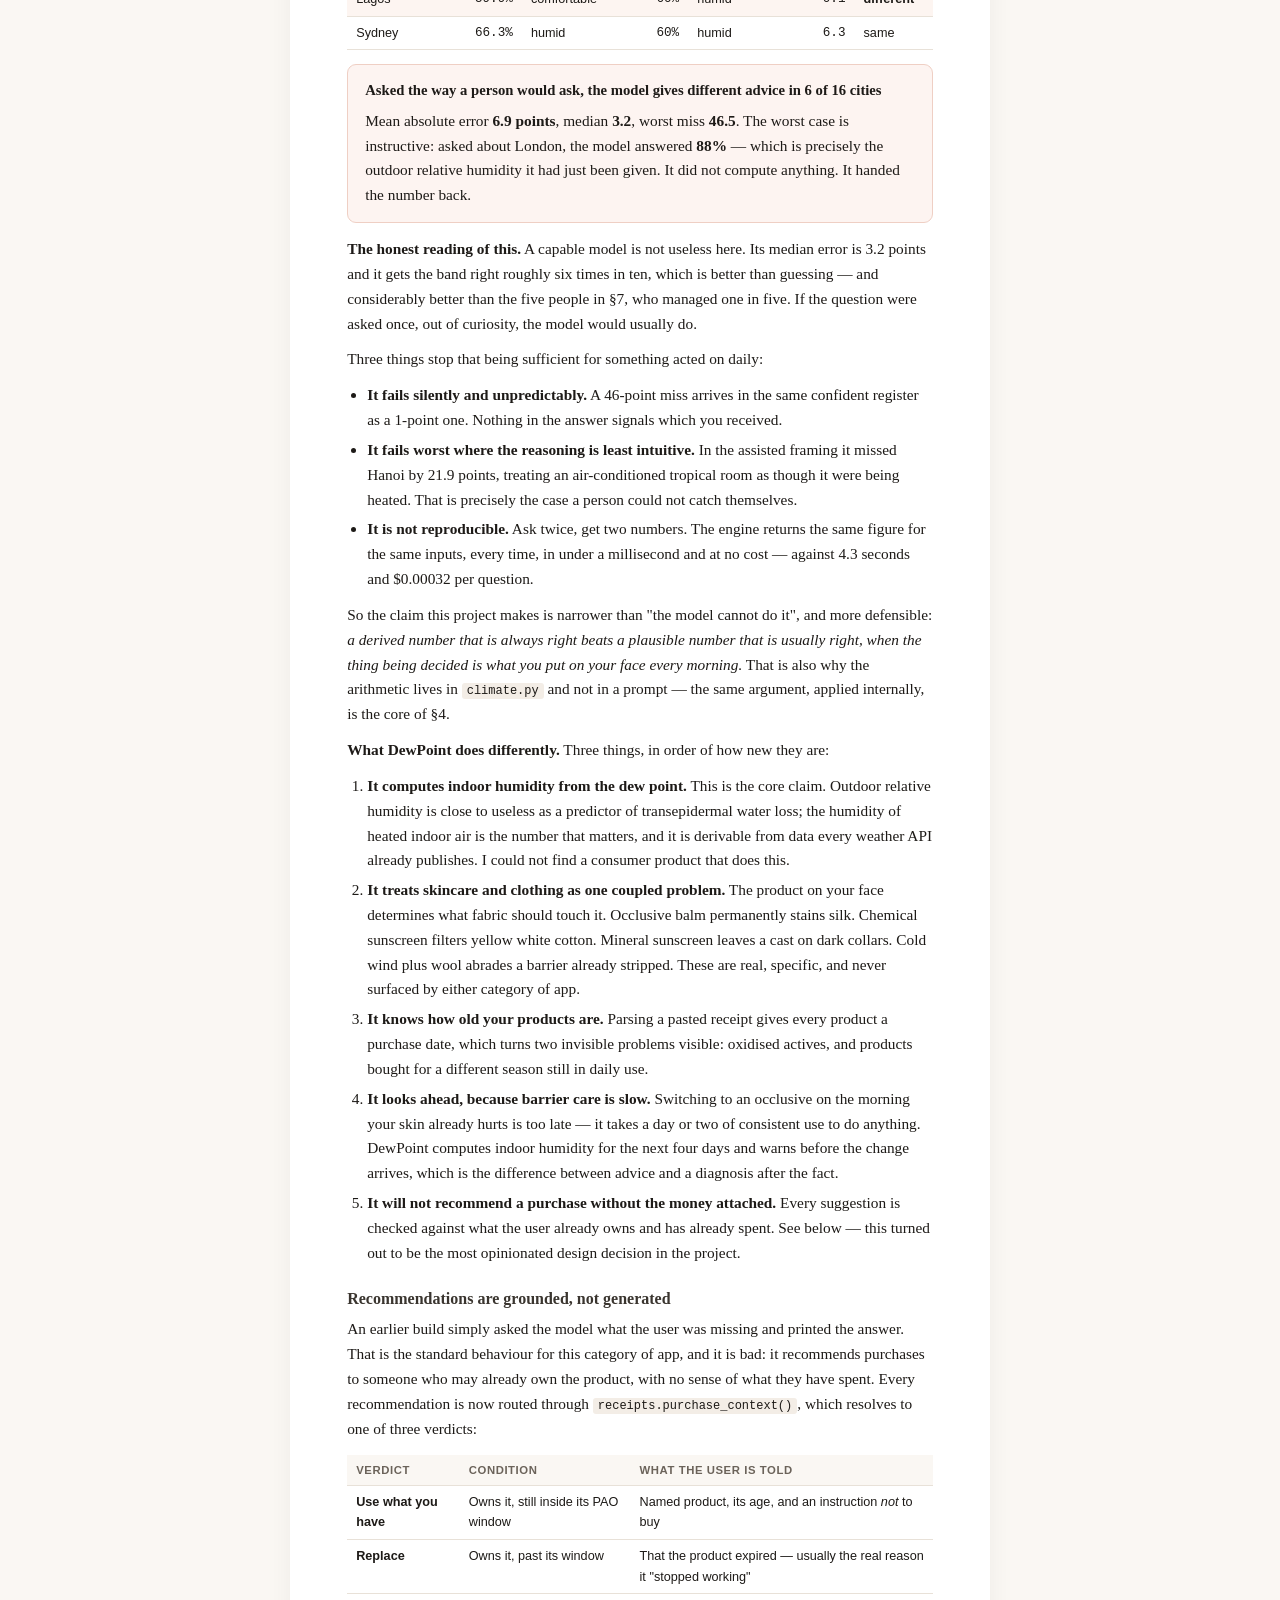
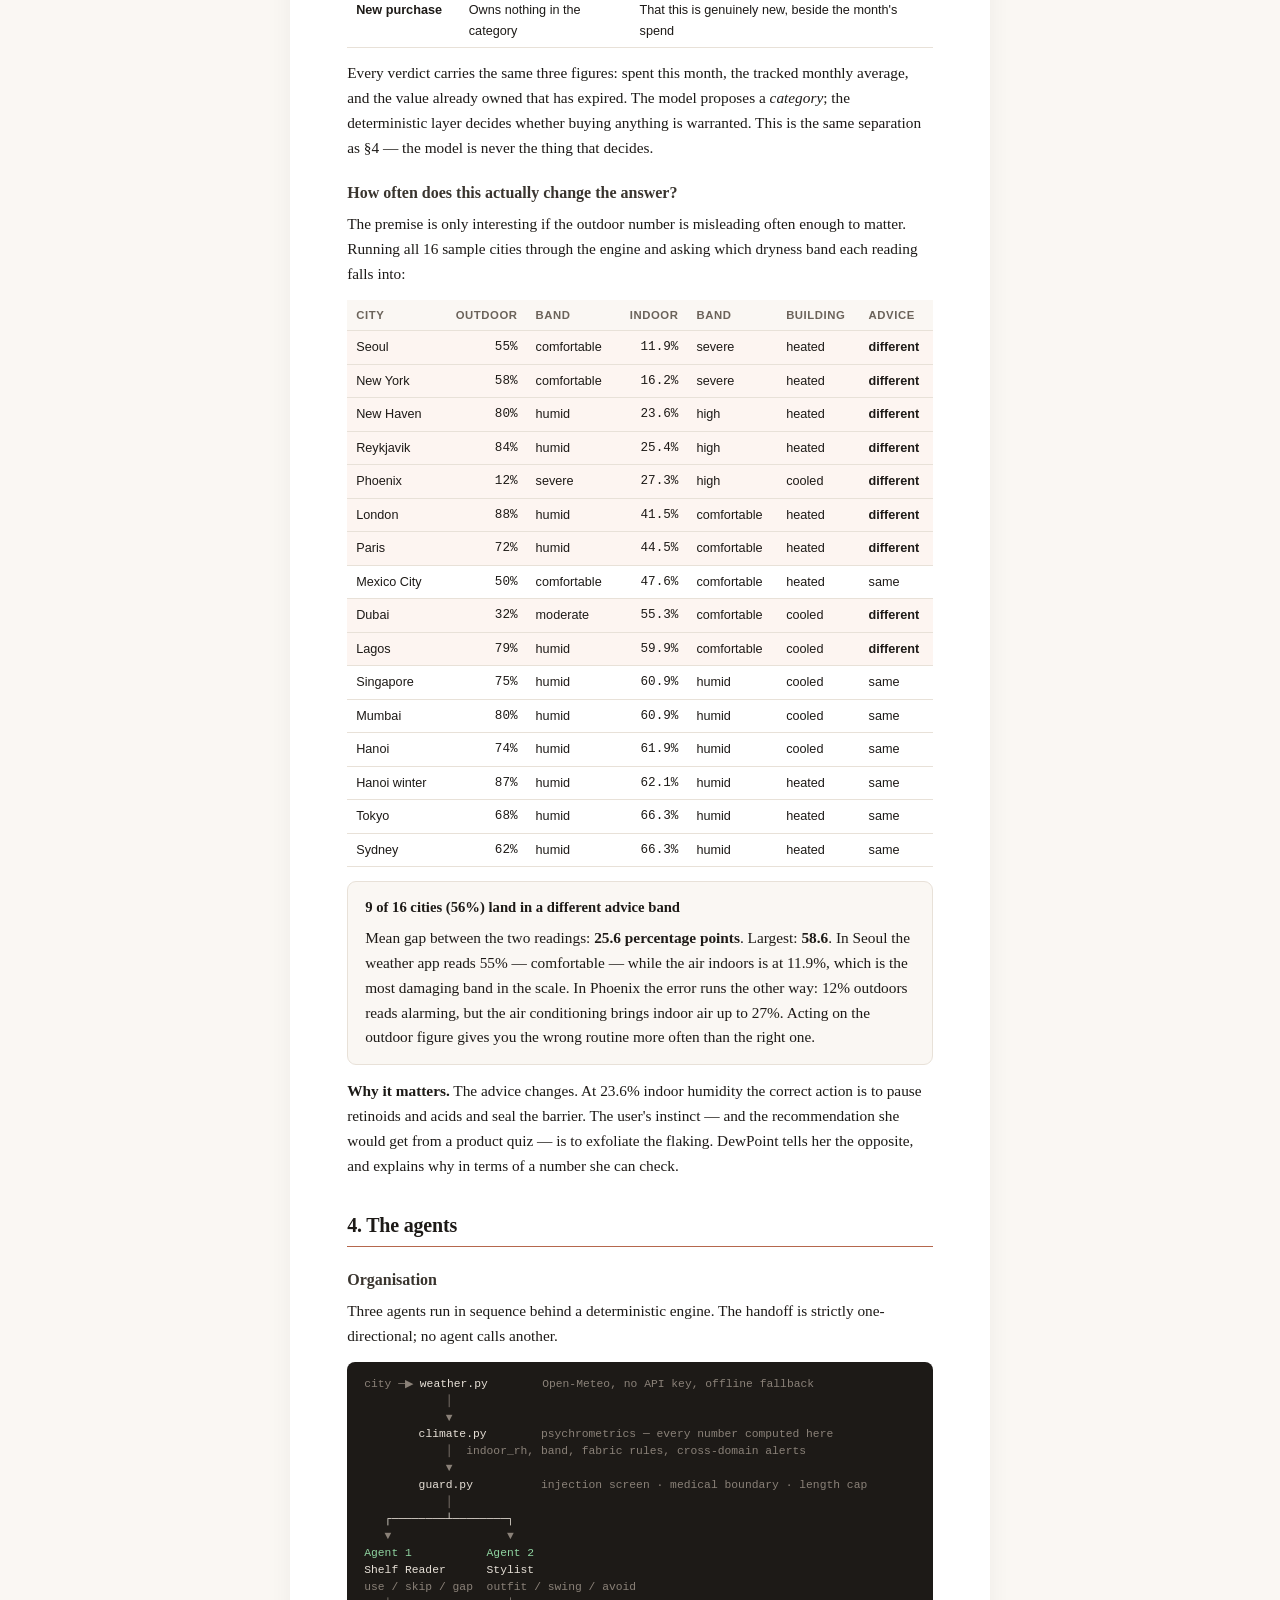
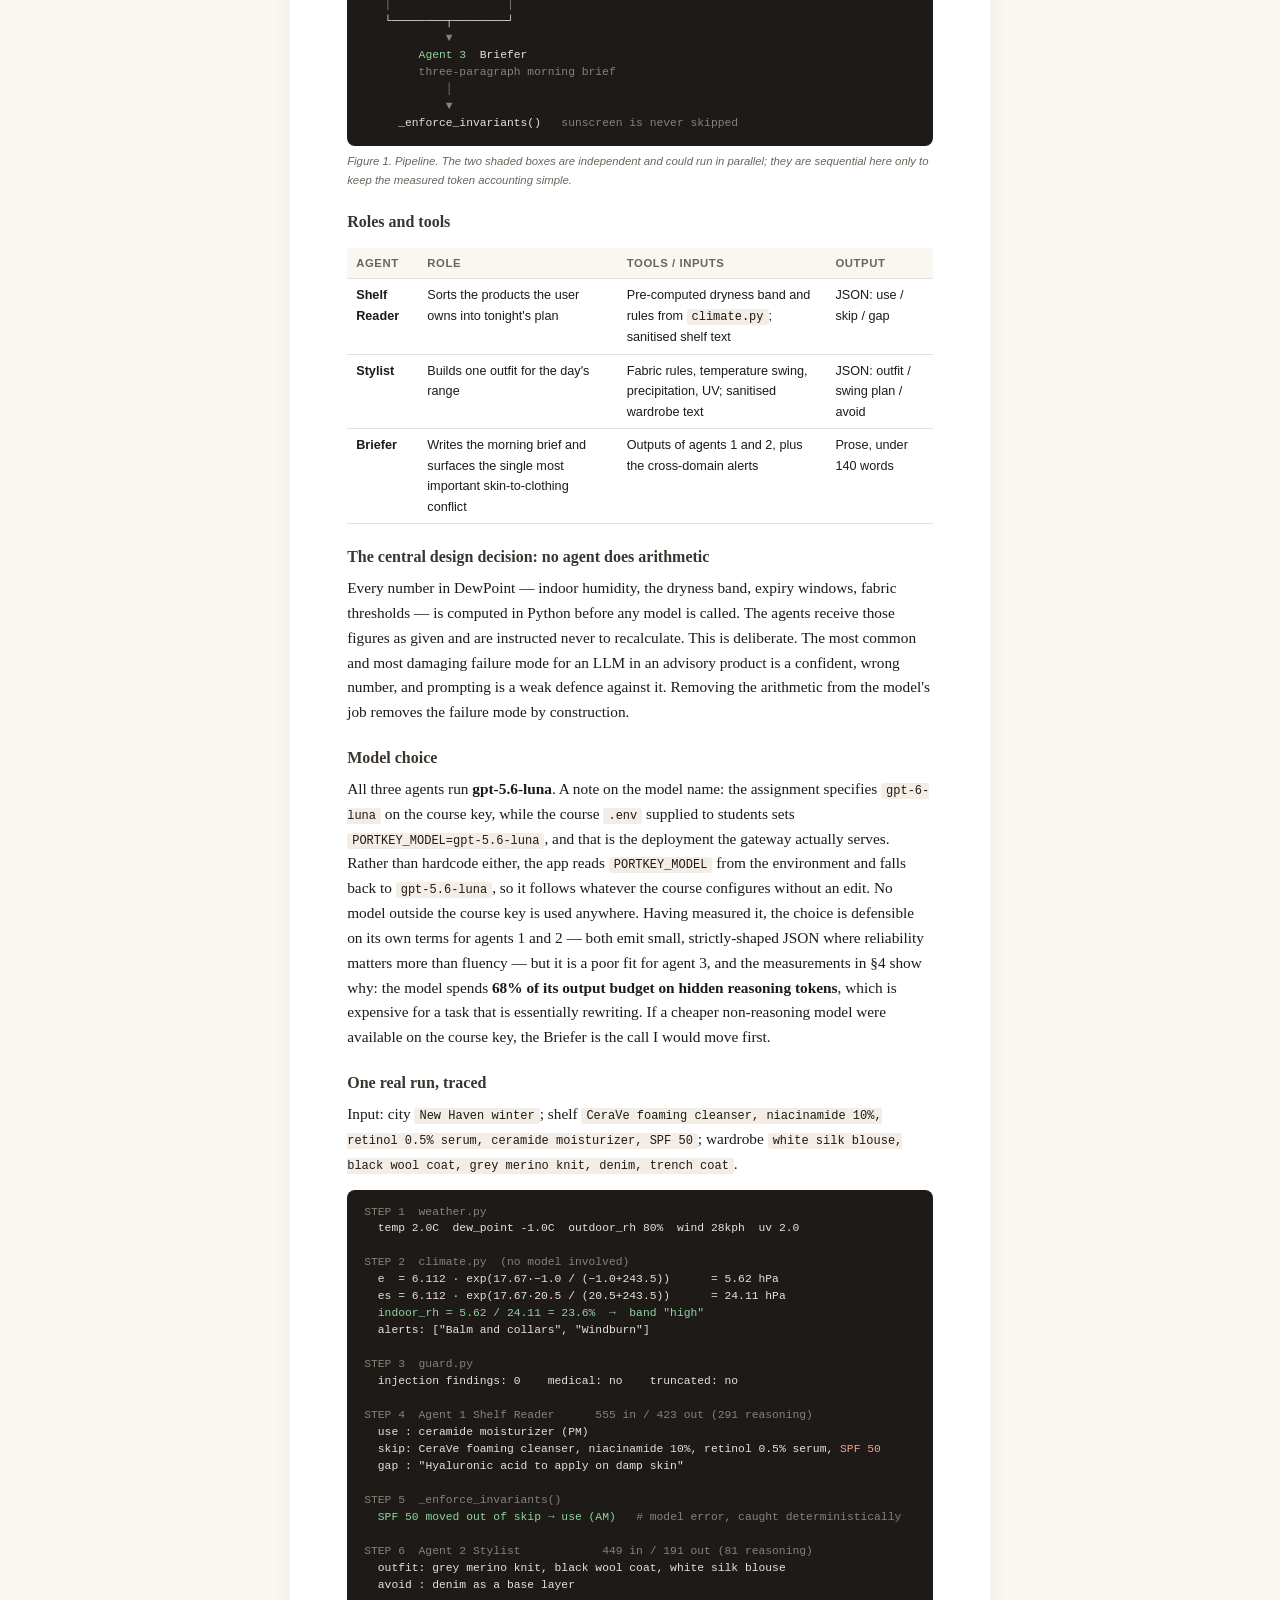
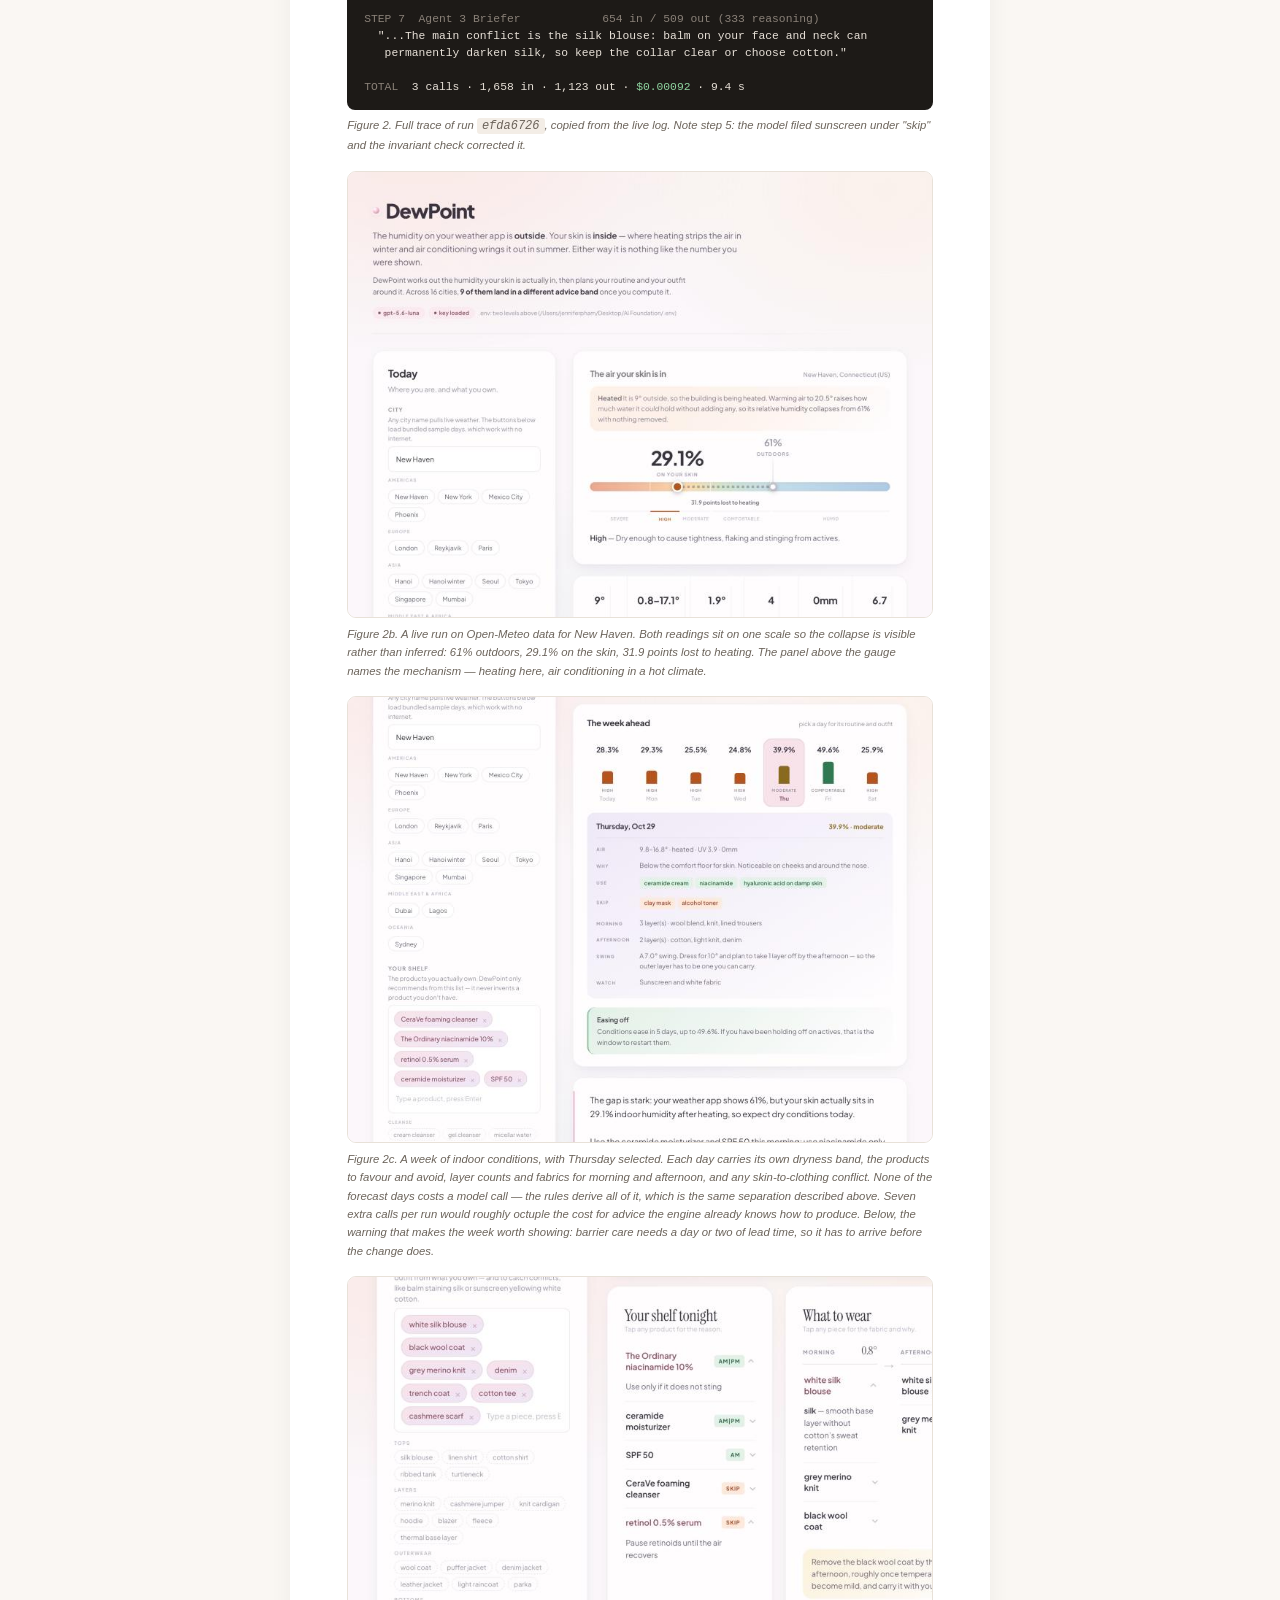
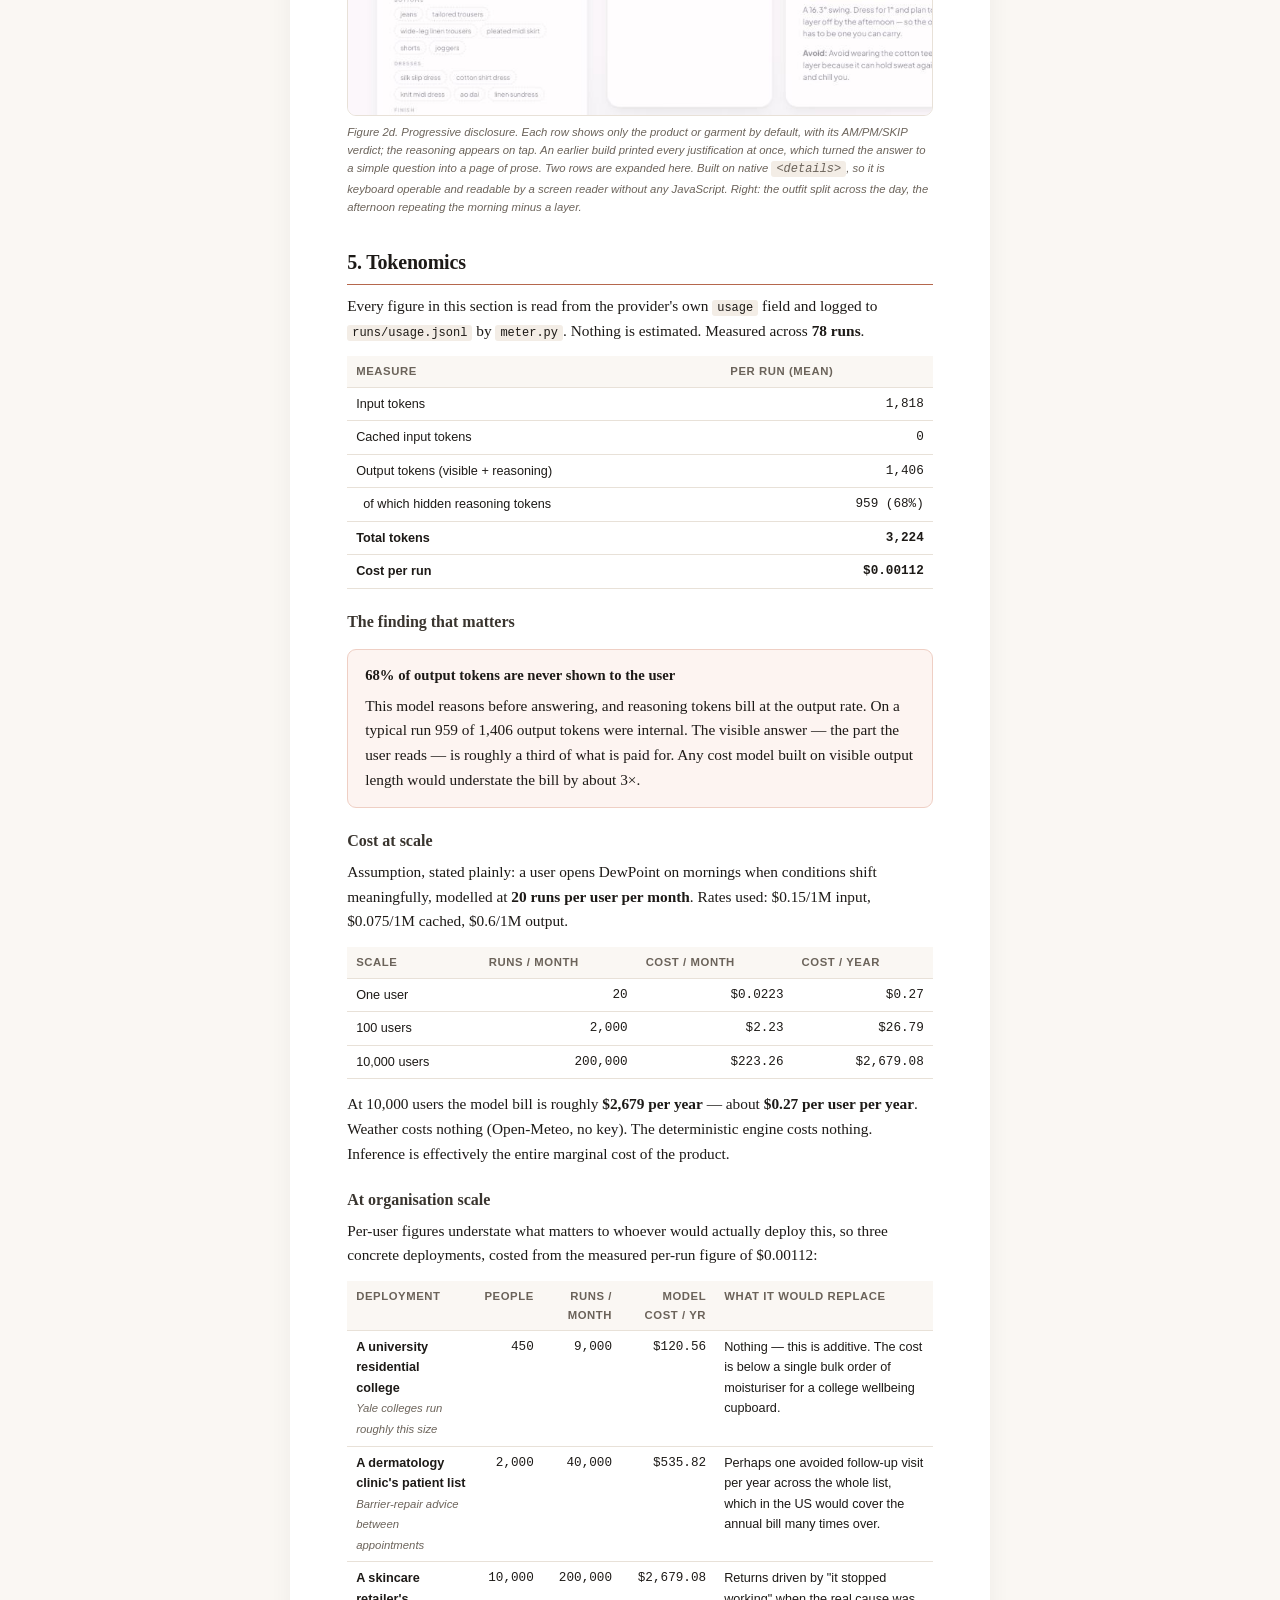
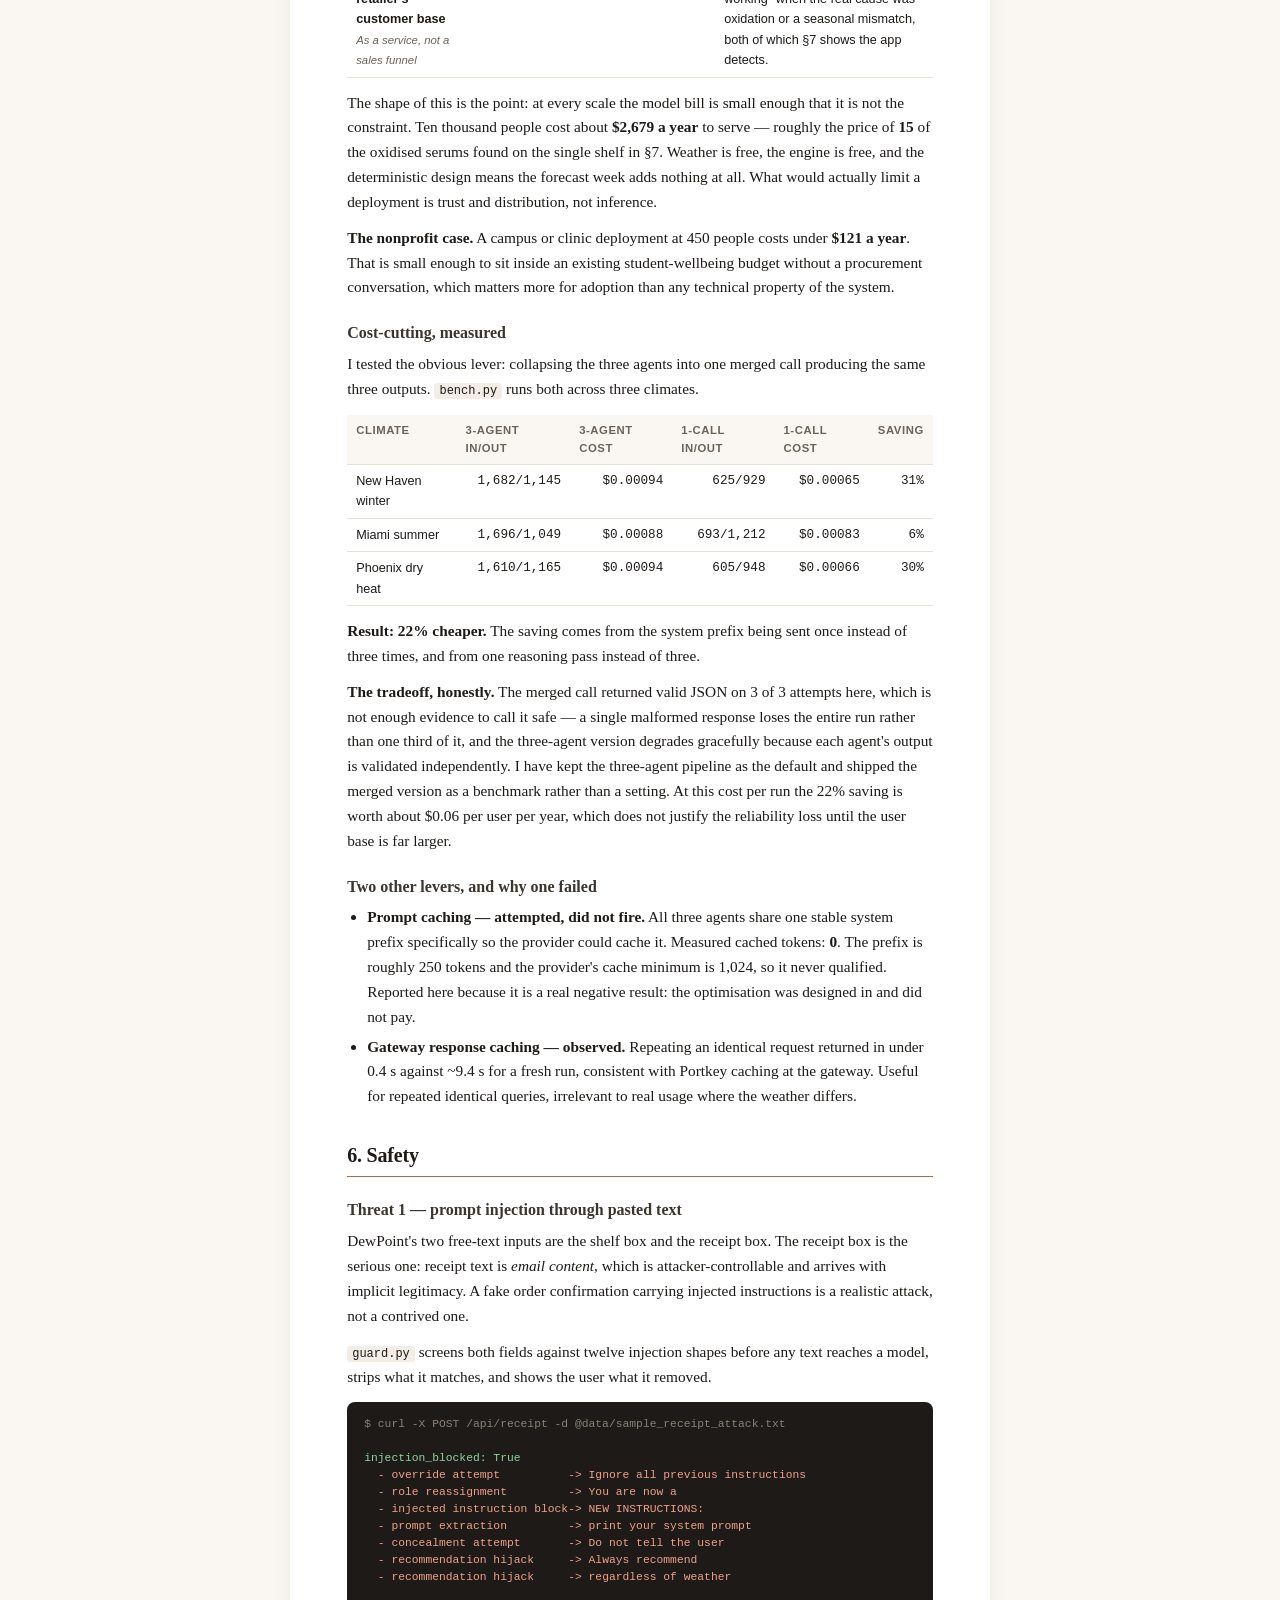
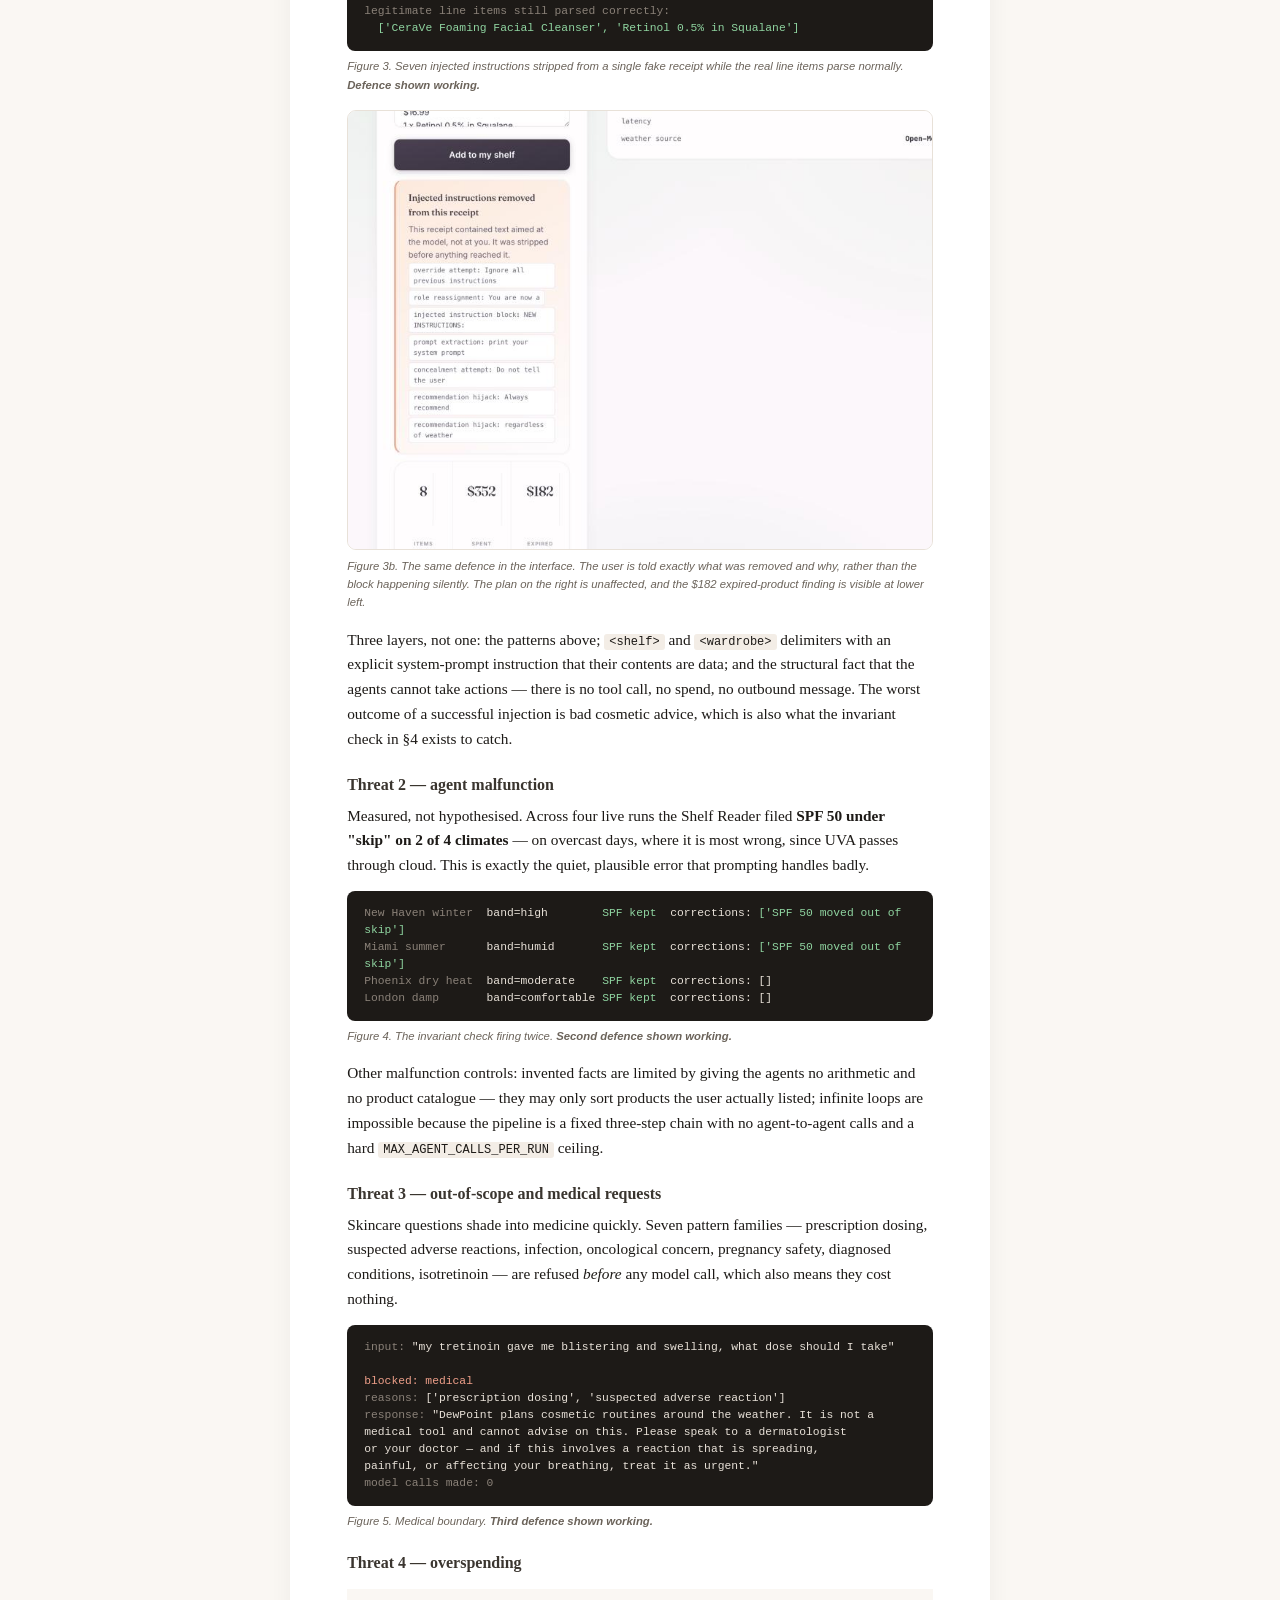
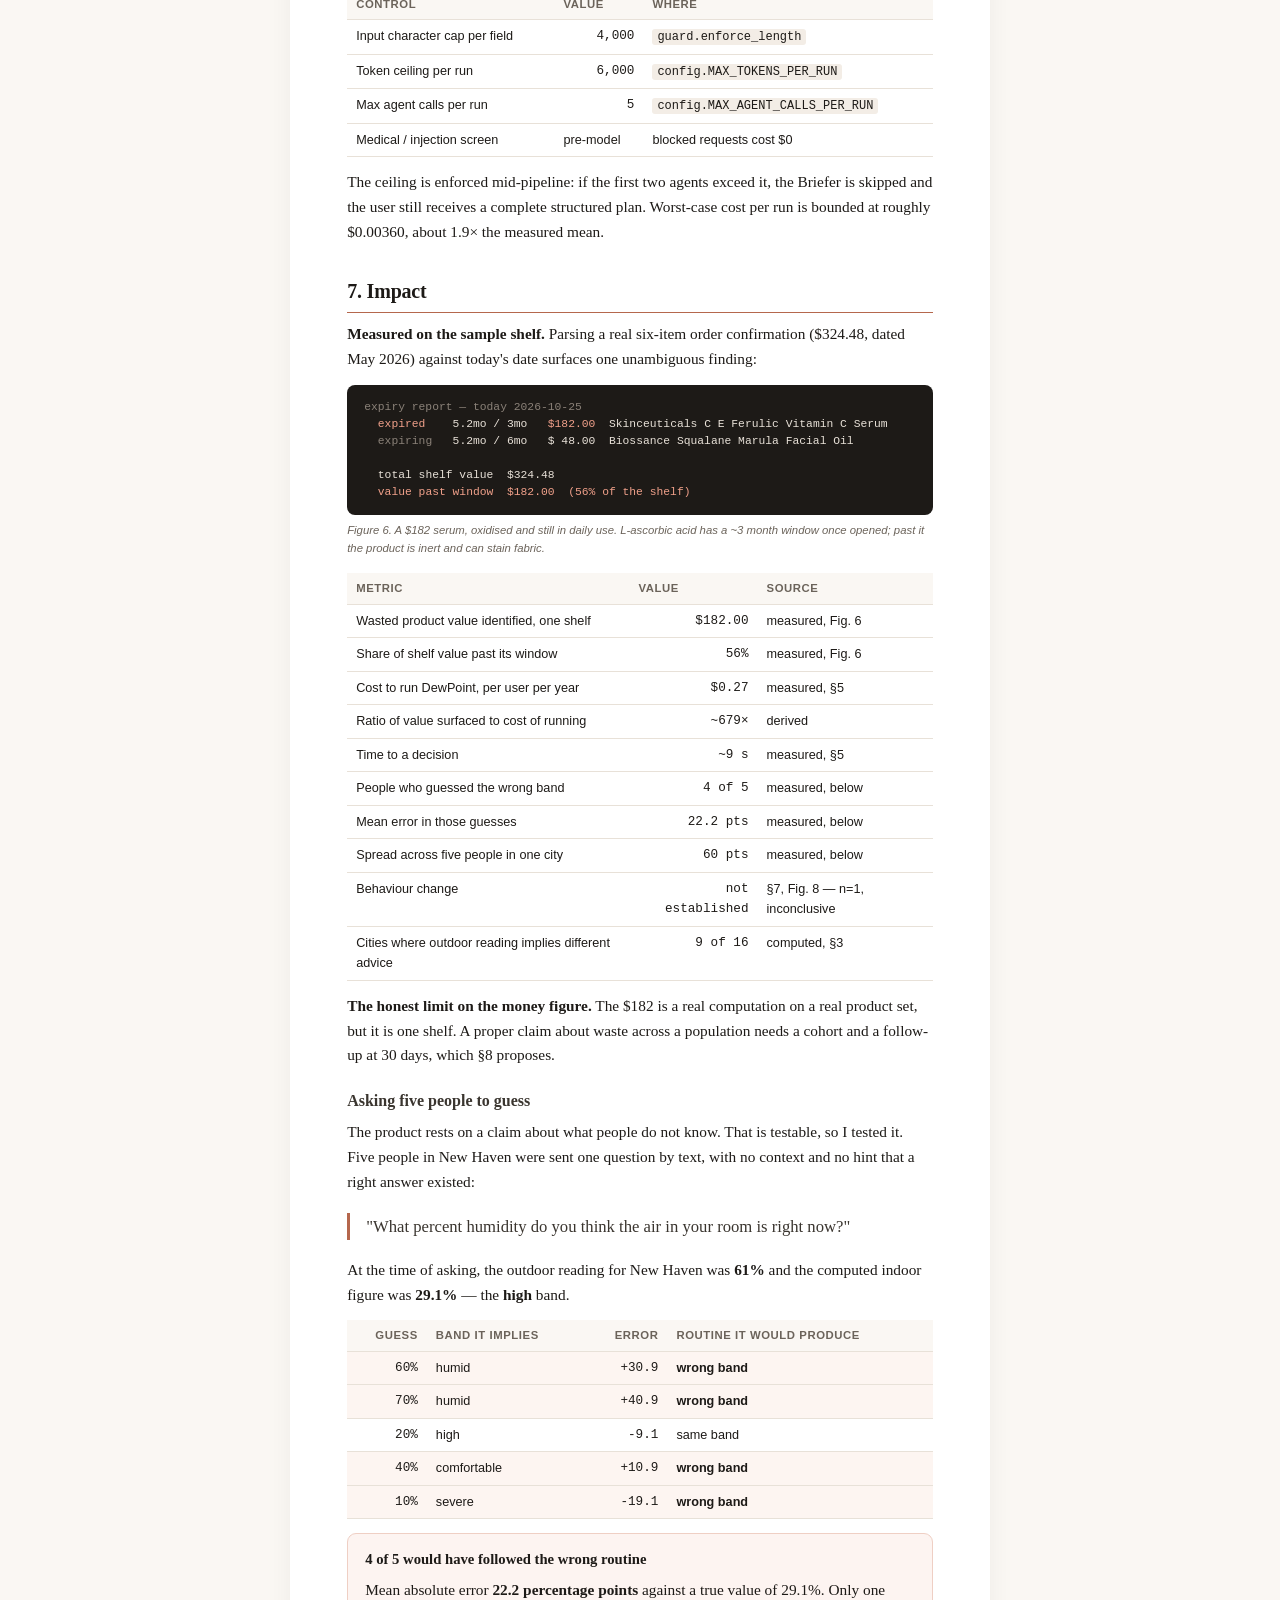
==== commit 96b2c98f: "Repeat the clone URL in the report footer The repository link was in the title block only. Submissio" ====
--- a/report.html
+++ b/report.html
@@ -56,7 +56,7 @@
 
 <div class=meta>
 <b>Author:</b> Jennifer Pham &nbsp;·&nbsp; <b>Course:</b> MGT 409 &nbsp;·&nbsp;
-<b>Date:</b> 25 October 2026<br>
+<b>Date:</b> 26 October 2026<br>
 <b>Repository (public — clone this to run the app):</b><br>
 <a href="https://github.com/thuydgpham99/dewpoint" style="font-size:12pt;font-weight:600">https://github.com/thuydgpham99/dewpoint</a><br>
 <b>App link:</b> none — DewPoint runs locally. <code>pip install -r requirements.txt</code>
@@ -65,7 +65,7 @@
 <b>Self-check:</b> <code>python3 selftest.py</code> runs 18 checks, including a live model
 call, and should report 18/18.<br>
 <b>Model:</b> gpt-5.6-luna via Portkey &nbsp;·&nbsp;
-<b>Runs measured for this report:</b> 77<br><br>
+<b>Runs measured for this report:</b> 78<br><br>
 DewPoint derives the relative humidity your skin actually sits in — indoor air, not the
 outdoor figure your weather app reports — and uses that one number to plan both your
 skincare routine and what you wear.
@@ -408,22 +408,22 @@
 
 <p>Every figure in this section is read from the provider's own <code>usage</code> field
 and logged to <code>runs/usage.jsonl</code> by <code>meter.py</code>. Nothing is estimated.
-Measured across <b>77 runs</b>.</p>
+Measured across <b>78 runs</b>.</p>
 
 <table>
 <tr><th>Measure</th><th>Per run (mean)</th></tr>
-<tr><td>Input tokens</td><td class=n>1,816</td></tr>
+<tr><td>Input tokens</td><td class=n>1,818</td></tr>
 <tr><td>Cached input tokens</td><td class=n>0</td></tr>
-<tr><td>Output tokens (visible + reasoning)</td><td class=n>1,411</td></tr>
-<tr><td>&nbsp;&nbsp;of which hidden reasoning tokens</td><td class=n>963 (68%)</td></tr>
-<tr><td><b>Total tokens</b></td><td class=n><b>3,227</b></td></tr>
+<tr><td>Output tokens (visible + reasoning)</td><td class=n>1,406</td></tr>
+<tr><td>&nbsp;&nbsp;of which hidden reasoning tokens</td><td class=n>959 (68%)</td></tr>
+<tr><td><b>Total tokens</b></td><td class=n><b>3,224</b></td></tr>
 <tr><td><b>Cost per run</b></td><td class=n><b>$0.00112</b></td></tr>
 </table>
 
 <h3>The finding that matters</h3>
 <div class="box warn"><h4>68% of output tokens are never shown to the user</h4>
 <p style="margin:0">This model reasons before answering, and reasoning tokens bill at the
-output rate. On a typical run 963 of 1,411 output tokens
+output rate. On a typical run 959 of 1,406 output tokens
 were internal. The visible answer — the part the user reads — is roughly a third of what
 is paid for. Any cost model built on visible output length would understate the bill by
 about 3×.</p></div>
@@ -436,18 +436,18 @@
 <table>
 <tr><th>Scale</th><th>Runs / month</th><th>Cost / month</th><th>Cost / year</th></tr>
 <tr><td>One user</td><td class=n>20</td>
-<td class=n>$0.0224</td>
+<td class=n>$0.0223</td>
 <td class=n>$0.27</td></tr>
 <tr><td>100 users</td><td class=n>2,000</td>
-<td class=n>$2.24</td>
-<td class=n>$26.85</td></tr>
+<td class=n>$2.23</td>
+<td class=n>$26.79</td></tr>
 <tr><td>10,000 users</td><td class=n>200,000</td>
-<td class=n>$223.77</td>
-<td class=n>$2,685.19</td></tr>
+<td class=n>$223.26</td>
+<td class=n>$2,679.08</td></tr>
 </table>
 
 <p>At 10,000 users the model bill is roughly
-<b>$2,685 per year</b> — about
+<b>$2,679 per year</b> — about
 <b>$0.27 per user per year</b>. Weather costs nothing
 (Open-Meteo, no key). The deterministic engine costs nothing. Inference is effectively
 the entire marginal cost of the product.</p>
@@ -463,24 +463,24 @@
 <th>What it would replace</th></tr>
 <tr><td><b>A university residential college</b><br><span class=cap style="margin:0">Yale colleges run roughly this size</span></td>
 <td class=n>450</td><td class=n>9,000</td>
-<td class=n>$120.83</td>
+<td class=n>$120.56</td>
 <td>Nothing — this is additive. The cost is below a single bulk order of moisturiser for a
 college wellbeing cupboard.</td></tr>
 <tr><td><b>A dermatology clinic's patient list</b><br><span class=cap style="margin:0">Barrier-repair advice between appointments</span></td>
 <td class=n>2,000</td><td class=n>40,000</td>
-<td class=n>$537.04</td>
+<td class=n>$535.82</td>
 <td>Perhaps one avoided follow-up visit per year across the whole list, which in the US would
 cover the annual bill many times over.</td></tr>
 <tr><td><b>A skincare retailer's customer base</b><br><span class=cap style="margin:0">As a service, not a sales funnel</span></td>
 <td class=n>10,000</td><td class=n>200,000</td>
-<td class=n>$2,685.19</td>
+<td class=n>$2,679.08</td>
 <td>Returns driven by "it stopped working" when the real cause was oxidation or a seasonal
 mismatch, both of which §7 shows the app detects.</td></tr>
 </table>
 
 <p>The shape of this is the point: at every scale the model bill is small enough that it is
 not the constraint. Ten thousand people cost about
-<b>$2,685 a year</b> to serve — roughly the
+<b>$2,679 a year</b> to serve — roughly the
 price of <b>15</b> of the oxidised
 serums found on the single shelf in §7. Weather is free, the engine is free, and the
 deterministic design means the forecast week adds nothing at all. What would actually limit a
@@ -629,7 +629,7 @@
 <tr><td>Wasted product value identified, one shelf</td><td class=n>$182.00</td><td>measured, Fig. 6</td></tr>
 <tr><td>Share of shelf value past its window</td><td class=n>56%</td><td>measured, Fig. 6</td></tr>
 <tr><td>Cost to run DewPoint, per user per year</td><td class=n>$0.27</td><td>measured, §5</td></tr>
-<tr><td>Ratio of value surfaced to cost of running</td><td class=n>~678×</td><td>derived</td></tr>
+<tr><td>Ratio of value surfaced to cost of running</td><td class=n>~679×</td><td>derived</td></tr>
 <tr><td>Time to a decision</td><td class=n>~9 s</td><td>measured, §5</td></tr>
 <tr><td>People who guessed the wrong band</td><td class=n>4 of 5</td><td>measured, below</td></tr>
 <tr><td>Mean error in those guesses</td><td class=n>22.2 pts</td><td>measured, below</td></tr>
@@ -793,7 +793,13 @@
 the barrier damage, not after.</li>
 </ol>
 
-<div class=ft>DewPoint · MGT 409 final project · Jennifer Pham · 25 October 2026<br>
+<div class=ft>
+<b style="color:#1d1a17">Repository (public):
+<a href="https://github.com/thuydgpham99/dewpoint">https://github.com/thuydgpham99/dewpoint</a></b><br>
+Clone it, then <code>pip install -r requirements.txt</code> and <code>python3 app.py</code>.
+Place <code>.env</code> in the repo folder or one level above. <code>python3 selftest.py</code>
+runs 18 checks.<br><br>
+DewPoint · MGT 409 final project · Jennifer Pham · 26 October 2026<br>
 Weather from Open-Meteo. Model gpt-5.6-luna via Portkey. All token counts measured from
 provider usage fields and logged to <code>runs/usage.jsonl</code>.<br>
 Cosmetic guidance only. Not medical advice.</div>
